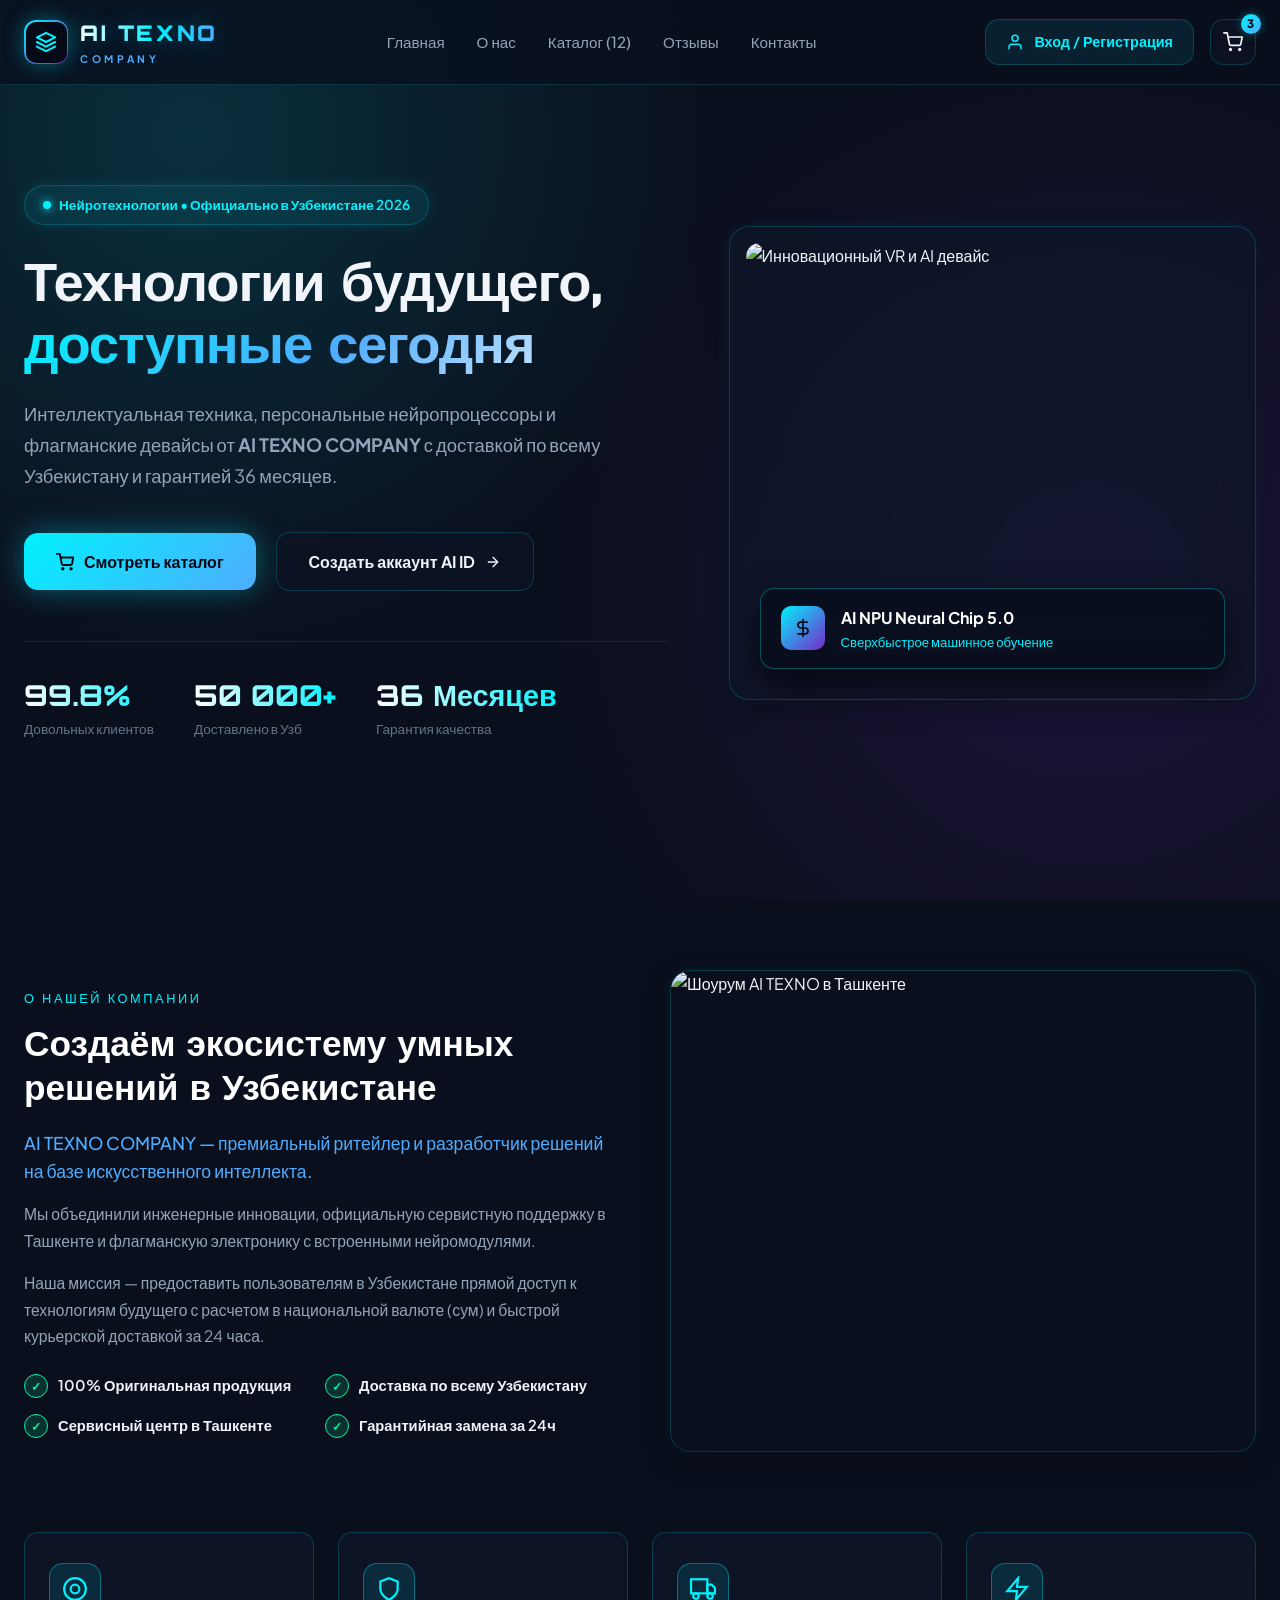
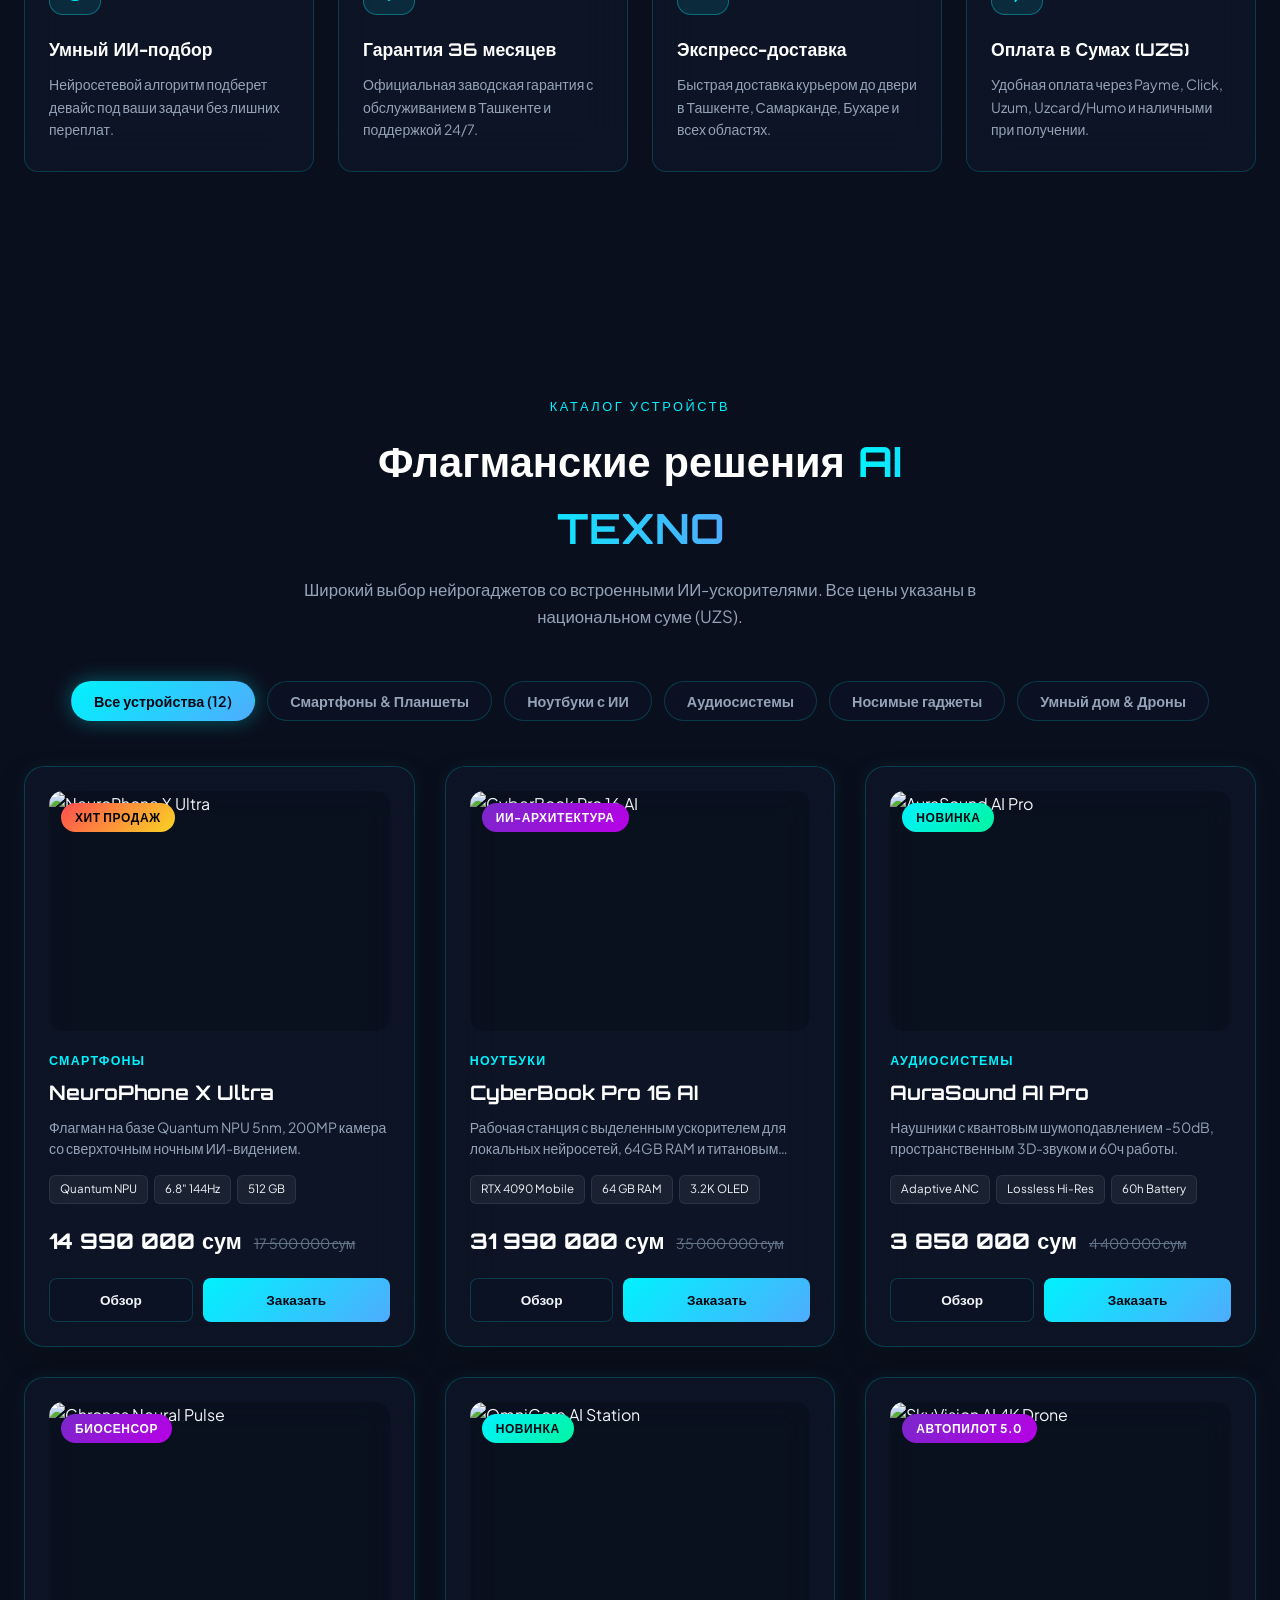
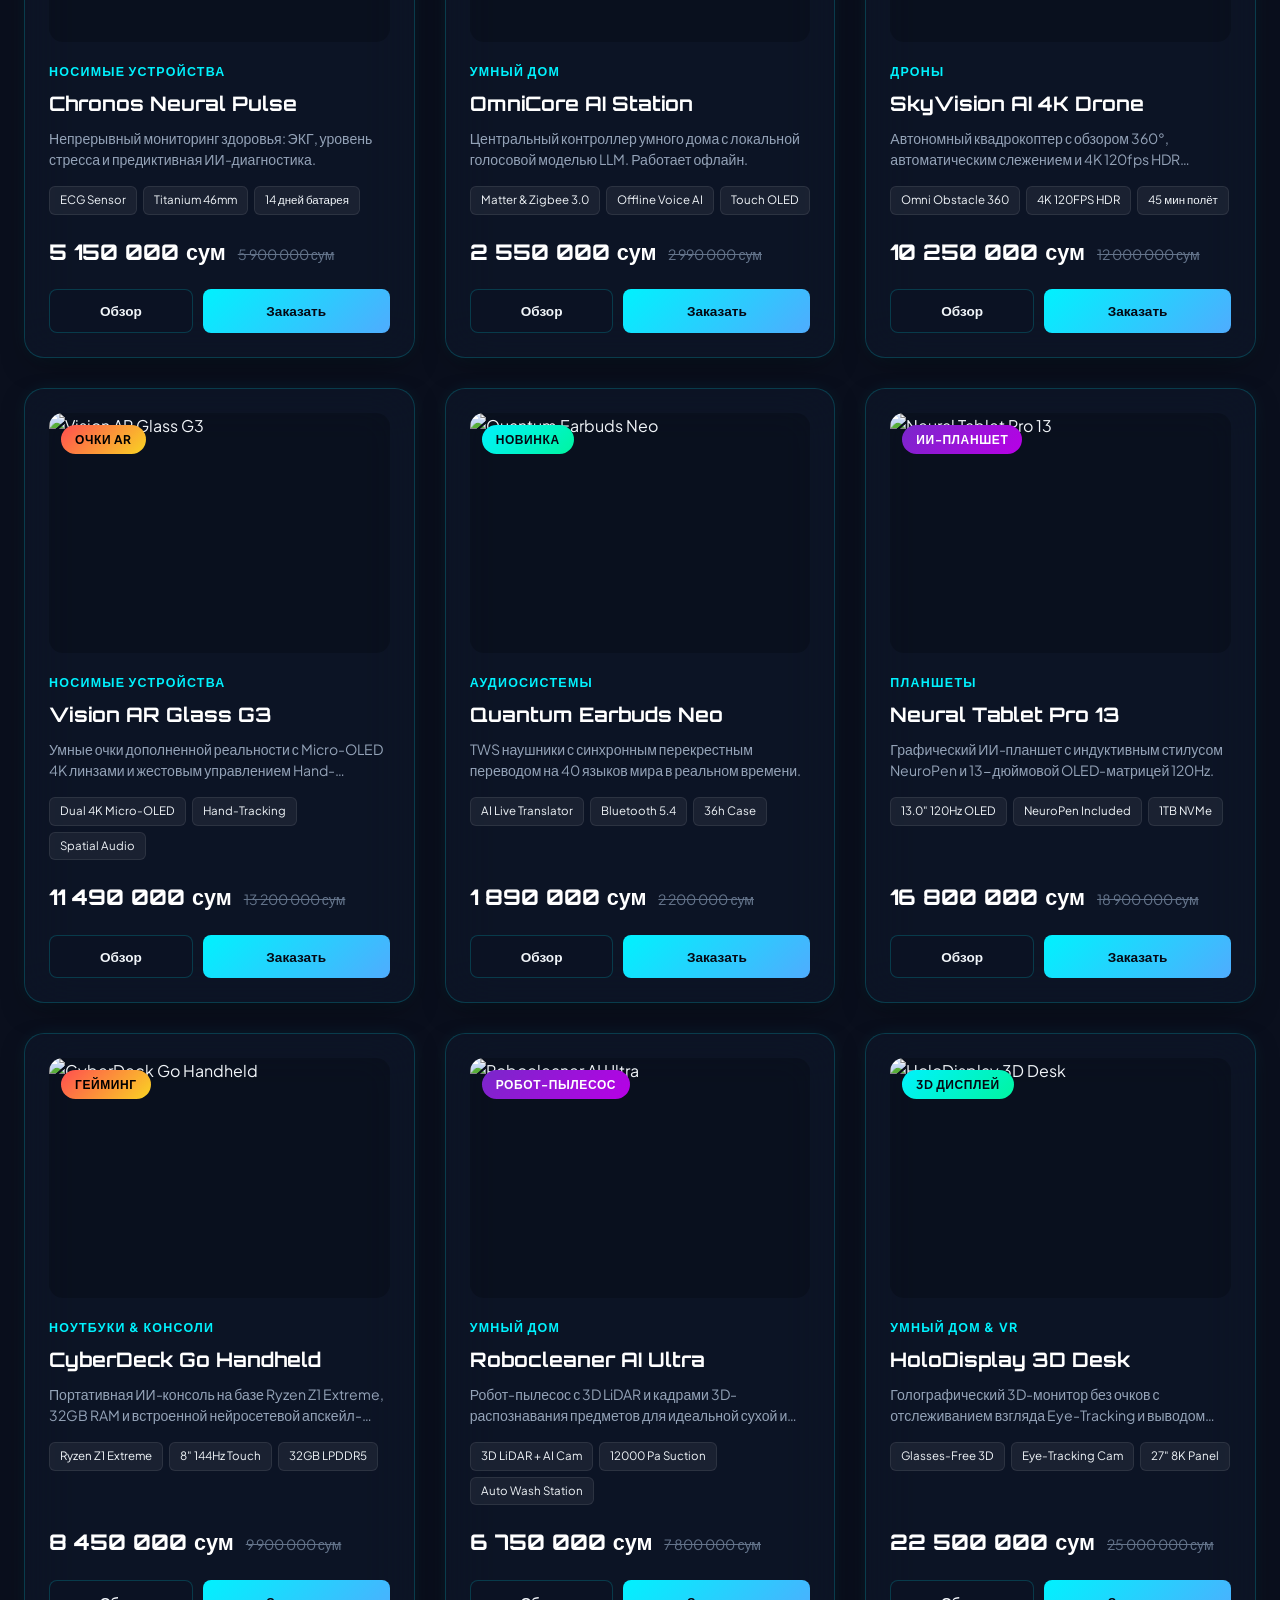
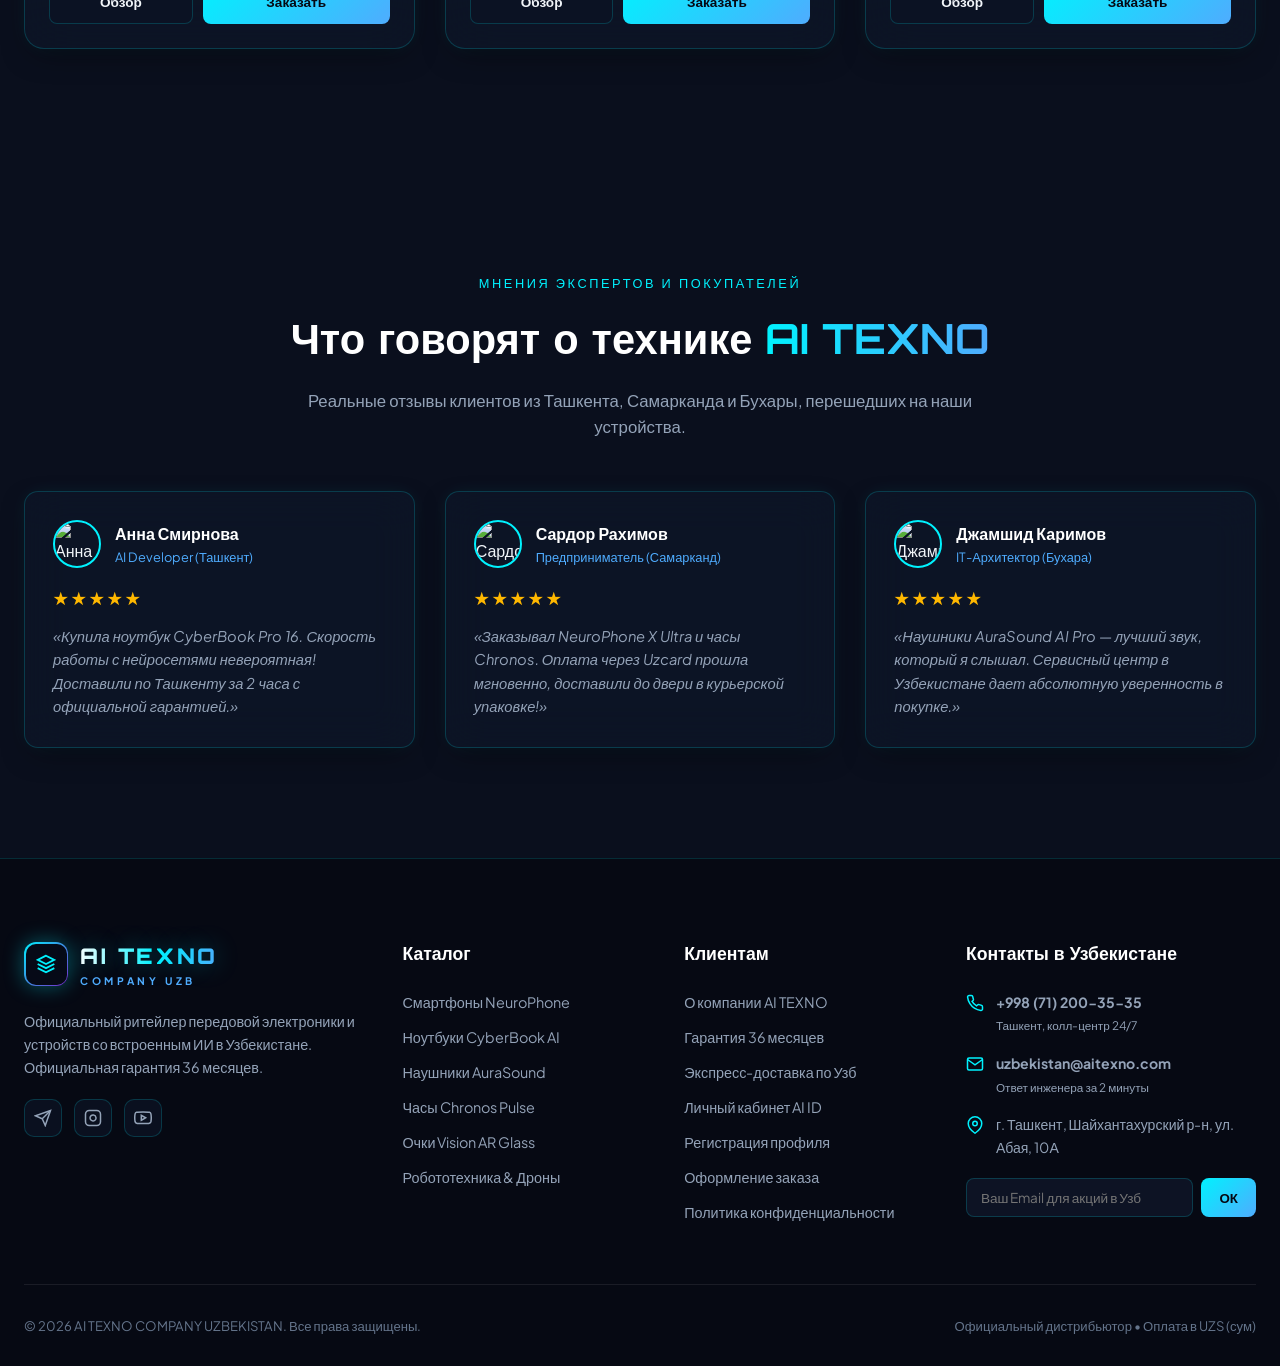
==== index.html @ 6f8b86f4 "first commit" ====
<!DOCTYPE html>
<html lang="ru">
<head>
  <meta charset="UTF-8">
  <meta name="viewport" content="width=device-width, initial-scale=1.0">
  <title>AI TEXNO COMPANY — Интернет-магазин технологий будущего в Узбекистане</title>
  <meta name="description" content="AI TEXNO COMPANY — премиальный интернет-магазин умной техники, нейрогаджетов и электроники нового поколения в Узбекистане с гарантией 36 месяцев.">
  
  <!-- Google Fonts: Orbitron & Plus Jakarta Sans -->
  <link rel="preconnect" href="https://fonts.googleapis.com">
  <link rel="preconnect" href="https://fonts.gstatic.com" crossorigin>
  <link href="https://fonts.googleapis.com/css2?family=Orbitron:wght@600;700;800;900&family=Plus+Jakarta+Sans:wght@300;400;500;600;700;800&display=swap" rel="stylesheet">

  <!-- External Stylesheet (Pure CSS) -->
  <link rel="stylesheet" href="style.css">
</head>
<body>

  <!-- ==========================================================================
       HEADER & NAVIGATION
       ========================================================================== -->
  <header class="site-header">
    <div class="container header-inner">
      <!-- Glowing Logo -->
      <a href="index.html" class="logo">
        <div class="logo-icon-box">
          <div class="logo-icon-inner">
            <svg width="22" height="22" viewBox="0 0 24 24" fill="none" stroke="var(--cyan-primary)" stroke-width="2.2" stroke-linecap="round" stroke-linejoin="round">
              <polygon points="12 2 2 7 12 12 22 7 12 2"></polygon>
              <polyline points="2 17 12 22 22 17"></polyline>
              <polyline points="2 12 12 17 22 12"></polyline>
            </svg>
          </div>
        </div>
        <div class="logo-text-group">
          <span class="logo-title">AI TEXNO</span>
          <span class="logo-sub">COMPANY</span>
        </div>
      </a>

      <!-- Desktop Navigation -->
      <nav>
        <ul class="nav-menu">
          <li><a href="index.html" class="nav-link">Главная</a></li>
          <li><a href="#about" class="nav-link">О нас</a></li>
          <li><a href="#catalog" class="nav-link">Каталог (12)</a></li>
          <li><a href="#reviews" class="nav-link">Отзывы</a></li>
          <li><a href="#contacts" class="nav-link">Контакты</a></li>
        </ul>
      </nav>

      <!-- Actions: Auth Pages Links & Cart Drawer Link -->
      <div class="header-actions">
        <!-- Direct Link to Login & Registration Pages -->
        <a href="login.html" class="btn-auth">
          <svg width="18" height="18" viewBox="0 0 24 24" fill="none" stroke="currentColor" stroke-width="2" stroke-linecap="round" stroke-linejoin="round">
            <path d="M20 21v-2a4 4 0 0 0-4-4H8a4 4 0 0 0-4 4v2"></path>
            <circle cx="12" cy="7" r="4"></circle>
          </svg>
          <span>Вход / Регистрация</span>
        </a>

        <!-- Direct Link to Order Placement Page -->
        <a href="oformlenie.html" class="cart-btn" title="Корзина и Оформление заказа">
          <svg width="20" height="20" viewBox="0 0 24 24" fill="none" stroke="currentColor" stroke-width="2" stroke-linecap="round" stroke-linejoin="round">
            <circle cx="9" cy="21" r="1"></circle>
            <circle cx="20" cy="21" r="1"></circle>
            <path d="M1 1h4l2.68 13.39a2 2 0 0 0 2 1.61h9.72a2 2 0 0 0 2-1.61L23 6H6"></path>
          </svg>
          <span class="cart-badge">3</span>
        </a>
      </div>
    </div>
  </header>

  <!-- ==========================================================================
       HERO SECTION
       ========================================================================== -->
  <section class="hero-section">
    <div class="container">
      <div class="hero-grid">
        
        <!-- Left Column -->
        <div class="hero-content">
          <div class="hero-badge">
            <span class="hero-badge-dot"></span>
            Нейротехнологии &bull; Официально в Узбекистане 2026
          </div>

          <h1 class="hero-title">
            Технологии будущего, <span>доступные сегодня</span>
          </h1>

          <p class="hero-subtitle">
            Интеллектуальная техника, персональные нейропроцессоры и флагманские девайсы от <strong>AI TEXNO COMPANY</strong> с доставкой по всему Узбекистану и гарантией 36 месяцев.
          </p>

          <div class="hero-cta-group">
            <a href="#catalog" class="btn btn-primary">
              <svg width="18" height="18" viewBox="0 0 24 24" fill="none" stroke="currentColor" stroke-width="2.5" stroke-linecap="round" stroke-linejoin="round">
                <circle cx="9" cy="21" r="1"></circle>
                <circle cx="20" cy="21" r="1"></circle>
                <path d="M1 1h4l2.68 13.39a2 2 0 0 0 2 1.61h9.72a2 2 0 0 0 2-1.61L23 6H6"></path>
              </svg>
              Смотреть каталог
            </a>
            
            <a href="registration.html" class="btn btn-secondary">
              Создать аккаунт AI ID
              <svg width="16" height="16" viewBox="0 0 24 24" fill="none" stroke="currentColor" stroke-width="2" stroke-linecap="round" stroke-linejoin="round">
                <line x1="5" y1="12" x2="19" y2="12"></line>
                <polyline points="12 5 19 12 12 19"></polyline>
              </svg>
            </a>
          </div>

          <!-- Quick Stats -->
          <div class="hero-stats">
            <div class="stat-item">
              <span class="stat-number">99.8%</span>
              <span class="stat-label">Довольных клиентов</span>
            </div>
            <div class="stat-item">
              <span class="stat-number">50 000+</span>
              <span class="stat-label">Доставлено в Узб</span>
            </div>
            <div class="stat-item">
              <span class="stat-number">36 Месяцев</span>
              <span class="stat-label">Гарантия качества</span>
            </div>
          </div>
        </div>

        <!-- Right Column -->
        <div class="hero-visual-wrapper">
          <div class="hero-visual-card">
            <img src="https://images.unsplash.com/photo-1593508512255-86ab42a8e620?auto=format&fit=crop&w=1000&q=80" alt="Инновационный VR и AI девайс" class="hero-main-img">
            
            <div class="hero-floating-tag">
              <div class="floating-icon">
                <svg width="20" height="20" viewBox="0 0 24 24" fill="none" stroke="currentColor" stroke-width="2" stroke-linecap="round" stroke-linejoin="round">
                  <path d="M12 2v20M17 5H9.5a3.5 3.5 0 0 0 0 7h5a3.5 3.5 0 0 1 0 7H6"/>
                </svg>
              </div>
              <div>
                <div class="floating-title">AI NPU Neural Chip 5.0</div>
                <div class="floating-subtitle">Сверхбыстрое машинное обучение</div>
              </div>
            </div>
          </div>
        </div>

      </div>
    </div>
  </section>

  <!-- ==========================================================================
       ABOUT US SECTION
       ========================================================================== -->
  <section id="about" class="section-padding about-section">
    <div class="container">
      
      <div class="about-grid">
        <div class="about-text-content">
          <span class="section-tag">О нашей компании</span>
          <h3>Создаём экосистему умных решений в Узбекистане</h3>
          <p class="about-lead">
            AI TEXNO COMPANY — премиальный ритейлер и разработчик решений на базе искусственного интеллекта.
          </p>
          <p class="about-paragraph">
            Мы объединили инженерные инновации, официальную сервистную поддержку в Ташкенте и флагманскую электронику с встроенными нейромодулями.
          </p>
          <p class="about-paragraph">
            Наша миссия — предоставить пользователям в Узбекистане прямой доступ к технологиям будущего с расчетом в национальной валюте (сум) и быстрой курьерской доставкой за 24 часа.
          </p>

          <div class="about-checklist">
            <div class="check-item"><span class="check-icon">✓</span> 100% Оригинальная продукция</div>
            <div class="check-item"><span class="check-icon">✓</span> Доставка по всему Узбекистану</div>
            <div class="check-item"><span class="check-icon">✓</span> Сервисный центр в Ташкенте</div>
            <div class="check-item"><span class="check-icon">✓</span> Гарантийная замена за 24ч</div>
          </div>
        </div>

        <div class="about-img-frame">
          <img src="https://images.unsplash.com/photo-1531297484001-80022131f5a1?auto=format&fit=crop&w=900&q=80" alt="Шоурум AI TEXNO в Ташкенте" class="about-img">
        </div>
      </div>

      <!-- Feature Pillars -->
      <div class="features-grid">
        
        <div class="feature-card">
          <div class="feature-icon-box">
            <svg width="26" height="26" viewBox="0 0 24 24" fill="none" stroke="currentColor" stroke-width="2"><path d="M12 2a10 10 0 1 0 10 10A10 10 0 0 0 12 2zm0 14a4 4 0 1 1 4-4 4 4 0 0 1-4 4z"/></svg>
          </div>
          <h4 class="feature-title">Умный ИИ-подбор</h4>
          <p class="feature-desc">Нейросетевой алгоритм подберет девайс под ваши задачи без лишних переплат.</p>
        </div>

        <div class="feature-card">
          <div class="feature-icon-box">
            <svg width="26" height="26" viewBox="0 0 24 24" fill="none" stroke="currentColor" stroke-width="2"><path d="M12 22s8-4 8-10V5l-8-3-8 3v7c0 6 8 10 8 10z"/></svg>
          </div>
          <h4 class="feature-title">Гарантия 36 месяцев</h4>
          <p class="feature-desc">Официальная заводская гарантия с обслуживанием в Ташкенте и поддержкой 24/7.</p>
        </div>

        <div class="feature-card">
          <div class="feature-icon-box">
            <svg width="26" height="26" viewBox="0 0 24 24" fill="none" stroke="currentColor" stroke-width="2"><rect x="1" y="3" width="15" height="13"/><polygon points="16 8 20 8 23 11 23 16 16 16 16 8"/><circle cx="5.5" cy="18.5" r="2.5"/><circle cx="18.5" cy="18.5" r="2.5"/></svg>
          </div>
          <h4 class="feature-title">Экспресс-доставка</h4>
          <p class="feature-desc">Быстрая доставка курьером до двери в Ташкенте, Самарканде, Бухаре и всех областях.</p>
        </div>

        <div class="feature-card">
          <div class="feature-icon-box">
            <svg width="26" height="26" viewBox="0 0 24 24" fill="none" stroke="currentColor" stroke-width="2"><polygon points="13 2 3 14 12 14 11 22 21 10 12 10 13 2"/></svg>
          </div>
          <h4 class="feature-title">Оплата в Сумах (UZS)</h4>
          <p class="feature-desc">Удобная оплата через Payme, Click, Uzum, Uzcard/Humo и наличными при получении.</p>
        </div>

      </div>

    </div>
  </section>

  <!-- ==========================================================================
       EXPANDED CATALOG SECTION (12 HIGH-TECH PRODUCTS)
       ========================================================================== -->
  <section id="catalog" class="section-padding catalog-section">
    <div class="container">
      
      <!-- Section Header -->
      <div class="section-header">
        <span class="section-tag">Каталог устройств</span>
        <h2 class="section-title">Флагманские решения <span>AI TEXNO</span></h2>
        <p class="section-desc">Широкий выбор нейрогаджетов со встроенными ИИ-ускорителями. Все цены указаны в национальном суме (UZS).</p>
      </div>

      <!-- Filter Tabs -->
      <div class="catalog-filters">
        <button class="filter-btn active">Все устройства (12)</button>
        <button class="filter-btn">Смартфоны &amp; Планшеты</button>
        <button class="filter-btn">Ноутбуки с ИИ</button>
        <button class="filter-btn">Аудиосистемы</button>
        <button class="filter-btn">Носимые гаджеты</button>
        <button class="filter-btn">Умный дом &amp; Дроны</button>
      </div>

      <!-- 12-Product Grid -->
      <div class="products-grid">
        
        <!-- Product 1 -->
        <div class="product-card">
          <span class="product-badge badge-hot">Хит продаж</span>
          <div class="product-img-box">
            <img src="https://images.unsplash.com/photo-1592750475338-74b7b21085ab?auto=format&fit=crop&w=800&q=80" alt="NeuroPhone X Ultra" class="product-img">
          </div>
          <div class="product-category">Смартфоны</div>
          <h3 class="product-title">NeuroPhone X Ultra</h3>
          <p class="product-desc">Флагман на базе Quantum NPU 5nm, 200MP камера со сверхточным ночным ИИ-видением.</p>
          
          <div class="product-tags">
            <span class="tag-pill">Quantum NPU</span>
            <span class="tag-pill">6.8" 144Hz</span>
            <span class="tag-pill">512 GB</span>
          </div>

          <div class="product-price-row">
            <span class="current-price">14 990 000 сум</span>
            <span class="old-price">17 500 000 сум</span>
          </div>

          <div class="product-actions">
            <a href="#quickview-1" class="btn-quickview">Обзор</a>
            <a href="oformlenie.html" class="btn-addcart">Заказать</a>
          </div>
        </div>

        <!-- Product 2 -->
        <div class="product-card">
          <span class="product-badge badge-ai">ИИ-Архитектура</span>
          <div class="product-img-box">
            <img src="https://images.unsplash.com/photo-1517336714731-489689fd1ca8?auto=format&fit=crop&w=800&q=80" alt="CyberBook Pro 16 AI" class="product-img">
          </div>
          <div class="product-category">Ноутбуки</div>
          <h3 class="product-title">CyberBook Pro 16 AI</h3>
          <p class="product-desc">Рабочая станция с выделенным ускорителем для локальных нейросетей, 64GB RAM и титановым корпусом.</p>
          
          <div class="product-tags">
            <span class="tag-pill">RTX 4090 Mobile</span>
            <span class="tag-pill">64 GB RAM</span>
            <span class="tag-pill">3.2K OLED</span>
          </div>

          <div class="product-price-row">
            <span class="current-price">31 990 000 сум</span>
            <span class="old-price">35 000 000 сум</span>
          </div>

          <div class="product-actions">
            <a href="#quickview-2" class="btn-quickview">Обзор</a>
            <a href="oformlenie.html" class="btn-addcart">Заказать</a>
          </div>
        </div>

        <!-- Product 3 -->
        <div class="product-card">
          <span class="product-badge badge-new">Новинка</span>
          <div class="product-img-box">
            <img src="https://images.unsplash.com/photo-1505740420928-5e560c06d30e?auto=format&fit=crop&w=800&q=80" alt="AuraSound AI Pro" class="product-img">
          </div>
          <div class="product-category">Аудиосистемы</div>
          <h3 class="product-title">AuraSound AI Pro</h3>
          <p class="product-desc">Наушники с квантовым шумоподавлением -50dB, пространственным 3D-звуком и 60ч работы.</p>
          
          <div class="product-tags">
            <span class="tag-pill">Adaptive ANC</span>
            <span class="tag-pill">Lossless Hi-Res</span>
            <span class="tag-pill">60h Battery</span>
          </div>

          <div class="product-price-row">
            <span class="current-price">3 850 000 сум</span>
            <span class="old-price">4 400 000 сум</span>
          </div>

          <div class="product-actions">
            <a href="#quickview-3" class="btn-quickview">Обзор</a>
            <a href="oformlenie.html" class="btn-addcart">Заказать</a>
          </div>
        </div>

        <!-- Product 4 -->
        <div class="product-card">
          <span class="product-badge badge-ai">Биосенсор</span>
          <div class="product-img-box">
            <img src="https://images.unsplash.com/photo-1523275335684-37898b6baf30?auto=format&fit=crop&w=800&q=80" alt="Chronos Neural Pulse" class="product-img">
          </div>
          <div class="product-category">Носимые устройства</div>
          <h3 class="product-title">Chronos Neural Pulse</h3>
          <p class="product-desc">Непрерывный мониторинг здоровья: ЭКГ, уровень стресса и предиктивная ИИ-диагностика.</p>
          
          <div class="product-tags">
            <span class="tag-pill">ECG Sensor</span>
            <span class="tag-pill">Titanium 46mm</span>
            <span class="tag-pill">14 дней батарея</span>
          </div>

          <div class="product-price-row">
            <span class="current-price">5 150 000 сум</span>
            <span class="old-price">5 900 000 сум</span>
          </div>

          <div class="product-actions">
            <a href="#quickview-4" class="btn-quickview">Обзор</a>
            <a href="oformlenie.html" class="btn-addcart">Заказать</a>
          </div>
        </div>

        <!-- Product 5 -->
        <div class="product-card">
          <span class="product-badge badge-new">Новинка</span>
          <div class="product-img-box">
            <img src="https://images.unsplash.com/photo-1558002038-1055907df827?auto=format&fit=crop&w=800&q=80" alt="OmniCore AI Station" class="product-img">
          </div>
          <div class="product-category">Умный дом</div>
          <h3 class="product-title">OmniCore AI Station</h3>
          <p class="product-desc">Центральный контроллер умного дома с локальной голосовой моделью LLM. Работает офлайн.</p>
          
          <div class="product-tags">
            <span class="tag-pill">Matter &amp; Zigbee 3.0</span>
            <span class="tag-pill">Offline Voice AI</span>
            <span class="tag-pill">Touch OLED</span>
          </div>

          <div class="product-price-row">
            <span class="current-price">2 550 000 сум</span>
            <span class="old-price">2 990 000 сум</span>
          </div>

          <div class="product-actions">
            <a href="#quickview-5" class="btn-quickview">Обзор</a>
            <a href="oformlenie.html" class="btn-addcart">Заказать</a>
          </div>
        </div>

        <!-- Product 6 -->
        <div class="product-card">
          <span class="product-badge badge-ai">Автопилот 5.0</span>
          <div class="product-img-box">
            <img src="https://images.unsplash.com/photo-1527977966376-1c8408f9f108?auto=format&fit=crop&w=800&q=80" alt="SkyVision AI 4K Drone" class="product-img">
          </div>
          <div class="product-category">Дроны</div>
          <h3 class="product-title">SkyVision AI 4K Drone</h3>
          <p class="product-desc">Автономный квадрокоптер с обзором 360°, автоматическим слежением и 4K 120fps HDR съёмкой.</p>
          
          <div class="product-tags">
            <span class="tag-pill">Omni Obstacle 360</span>
            <span class="tag-pill">4K 120FPS HDR</span>
            <span class="tag-pill">45 мин полёт</span>
          </div>

          <div class="product-price-row">
            <span class="current-price">10 250 000 сум</span>
            <span class="old-price">12 000 000 сум</span>
          </div>

          <div class="product-actions">
            <a href="#quickview-6" class="btn-quickview">Обзор</a>
            <a href="oformlenie.html" class="btn-addcart">Заказать</a>
          </div>
        </div>

        <!-- Product 7 -->
        <div class="product-card">
          <span class="product-badge badge-hot">Очки AR</span>
          <div class="product-img-box">
            <img src="https://images.unsplash.com/photo-1593508512255-86ab42a8e620?auto=format&fit=crop&w=800&q=80" alt="Vision AR Glass G3" class="product-img">
          </div>
          <div class="product-category">Носимые устройства</div>
          <h3 class="product-title">Vision AR Glass G3</h3>
          <p class="product-desc">Умные очки дополненной реальности с Micro-OLED 4K линзами и жестовым управлением Hand-Tracking.</p>
          
          <div class="product-tags">
            <span class="tag-pill">Dual 4K Micro-OLED</span>
            <span class="tag-pill">Hand-Tracking</span>
            <span class="tag-pill">Spatial Audio</span>
          </div>

          <div class="product-price-row">
            <span class="current-price">11 490 000 сум</span>
            <span class="old-price">13 200 000 сум</span>
          </div>

          <div class="product-actions">
            <a href="#quickview-7" class="btn-quickview">Обзор</a>
            <a href="oformlenie.html" class="btn-addcart">Заказать</a>
          </div>
        </div>

        <!-- Product 8 -->
        <div class="product-card">
          <span class="product-badge badge-new">Новинка</span>
          <div class="product-img-box">
            <img src="https://images.unsplash.com/photo-1590658268037-6bf12165a8df?auto=format&fit=crop&w=800&q=80" alt="Quantum Earbuds Neo" class="product-img">
          </div>
          <div class="product-category">Аудиосистемы</div>
          <h3 class="product-title">Quantum Earbuds Neo</h3>
          <p class="product-desc">TWS наушники с синхронным перекрестным переводом на 40 языков мира в реальном времени.</p>
          
          <div class="product-tags">
            <span class="tag-pill">AI Live Translator</span>
            <span class="tag-pill">Bluetooth 5.4</span>
            <span class="tag-pill">36h Case</span>
          </div>

          <div class="product-price-row">
            <span class="current-price">1 890 000 сум</span>
            <span class="old-price">2 200 000 сум</span>
          </div>

          <div class="product-actions">
            <a href="#quickview-8" class="btn-quickview">Обзор</a>
            <a href="oformlenie.html" class="btn-addcart">Заказать</a>
          </div>
        </div>

        <!-- Product 9 -->
        <div class="product-card">
          <span class="product-badge badge-ai">ИИ-Планшет</span>
          <div class="product-img-box">
            <img src="https://images.unsplash.com/photo-1544244015-0df4b3ffc6b0?auto=format&fit=crop&w=800&q=80" alt="Neural Tablet Pro 13" class="product-img">
          </div>
          <div class="product-category">Планшеты</div>
          <h3 class="product-title">Neural Tablet Pro 13</h3>
          <p class="product-desc">Графический ИИ-планшет с индуктивным стилусом NeuroPen и 13-дюймовой OLED-матрицей 120Hz.</p>
          
          <div class="product-tags">
            <span class="tag-pill">13.0" 120Hz OLED</span>
            <span class="tag-pill">NeuroPen Included</span>
            <span class="tag-pill">1TB NVMe</span>
          </div>

          <div class="product-price-row">
            <span class="current-price">16 800 000 сум</span>
            <span class="old-price">18 900 000 сум</span>
          </div>

          <div class="product-actions">
            <a href="#quickview-9" class="btn-quickview">Обзор</a>
            <a href="oformlenie.html" class="btn-addcart">Заказать</a>
          </div>
        </div>

        <!-- Product 10 -->
        <div class="product-card">
          <span class="product-badge badge-hot">Гейминг</span>
          <div class="product-img-box">
            <img src="https://images.unsplash.com/photo-1612287230202-1ff1d85d1bdf?auto=format&fit=crop&w=800&q=80" alt="CyberDeck Go Handheld" class="product-img">
          </div>
          <div class="product-category">Ноутбуки &amp; Консоли</div>
          <h3 class="product-title">CyberDeck Go Handheld</h3>
          <p class="product-desc">Портативная ИИ-консоль на базе Ryzen Z1 Extreme, 32GB RAM и встроенной нейросетевой апскейл-системой.</p>
          
          <div class="product-tags">
            <span class="tag-pill">Ryzen Z1 Extreme</span>
            <span class="tag-pill">8" 144Hz Touch</span>
            <span class="tag-pill">32GB LPDDR5</span>
          </div>

          <div class="product-price-row">
            <span class="current-price">8 450 000 сум</span>
            <span class="old-price">9 900 000 сум</span>
          </div>

          <div class="product-actions">
            <a href="#quickview-10" class="btn-quickview">Обзор</a>
            <a href="oformlenie.html" class="btn-addcart">Заказать</a>
          </div>
        </div>

        <!-- Product 11 -->
        <div class="product-card">
          <span class="product-badge badge-ai">Робот-Пылесос</span>
          <div class="product-img-box">
            <img src="https://images.unsplash.com/photo-1589820296156-2454bb8a6ad1?auto=format&fit=crop&w=800&q=80" alt="Robocleaner AI Ultra" class="product-img">
          </div>
          <div class="product-category">Умный дом</div>
          <h3 class="product-title">Robocleaner AI Ultra</h3>
          <p class="product-desc">Робот-пылесос с 3D LiDAR и кадрами 3D-распознавания предметов для идеальной сухой и влажной уборки.</p>
          
          <div class="product-tags">
            <span class="tag-pill">3D LiDAR + AI Cam</span>
            <span class="tag-pill">12000 Pa Suction</span>
            <span class="tag-pill">Auto Wash Station</span>
          </div>

          <div class="product-price-row">
            <span class="current-price">6 750 000 сум</span>
            <span class="old-price">7 800 000 сум</span>
          </div>

          <div class="product-actions">
            <a href="#quickview-11" class="btn-quickview">Обзор</a>
            <a href="oformlenie.html" class="btn-addcart">Заказать</a>
          </div>
        </div>

        <!-- Product 12 -->
        <div class="product-card">
          <span class="product-badge badge-new">3D Дисплей</span>
          <div class="product-img-box">
            <img src="https://images.unsplash.com/photo-1526738549149-8e07eca6c147?auto=format&fit=crop&w=800&q=80" alt="HoloDisplay 3D Desk" class="product-img">
          </div>
          <div class="product-category">Умный дом &amp; VR</div>
          <h3 class="product-title">HoloDisplay 3D Desk</h3>
          <p class="product-desc">Голографический 3D-монитор без очков с отслеживанием взгляда Eye-Tracking и выводом объемных моделей.</p>
          
          <div class="product-tags">
            <span class="tag-pill">Glasses-Free 3D</span>
            <span class="tag-pill">Eye-Tracking Cam</span>
            <span class="tag-pill">27" 8K Panel</span>
          </div>

          <div class="product-price-row">
            <span class="current-price">22 500 000 сум</span>
            <span class="old-price">25 000 000 сум</span>
          </div>

          <div class="product-actions">
            <a href="#quickview-12" class="btn-quickview">Обзор</a>
            <a href="oformlenie.html" class="btn-addcart">Заказать</a>
          </div>
        </div>

      </div>

    </div>
  </section>

  <!-- ==========================================================================
       REVIEWS SECTION
       ========================================================================== -->
  <section id="reviews" class="section-padding reviews-section">
    <div class="container">
      <div class="section-header">
        <span class="section-tag">Мнения экспертов и покупателей</span>
        <h2 class="section-title">Что говорят о технике <span>AI TEXNO</span></h2>
        <p class="section-desc">Реальные отзывы клиентов из Ташкента, Самарканда и Бухары, перешедших на наши устройства.</p>
      </div>

      <div class="reviews-grid">
        
        <div class="review-card">
          <div class="review-header">
            <img src="https://images.unsplash.com/photo-1534528741775-53994a69daeb?auto=format&fit=crop&w=150&q=80" alt="Анна Смирнова" class="review-avatar">
            <div>
              <div class="reviewer-name">Анна Смирнова</div>
              <div class="reviewer-role">AI Developer (Ташкент)</div>
            </div>
          </div>
          <div class="stars-row">★★★★★</div>
          <p class="review-text">
            «Купила ноутбук CyberBook Pro 16. Скорость работы с нейросетями невероятная! Доставили по Ташкенту за 2 часа с официальной гарантией.»
          </p>
        </div>

        <div class="review-card">
          <div class="review-header">
            <img src="https://images.unsplash.com/photo-1507003211169-0a1dd7228f2d?auto=format&fit=crop&w=150&q=80" alt="Сардор Рахимов" class="review-avatar">
            <div>
              <div class="reviewer-name">Сардор Рахимов</div>
              <div class="reviewer-role">Предприниматель (Самарканд)</div>
            </div>
          </div>
          <div class="stars-row">★★★★★</div>
          <p class="review-text">
            «Заказывал NeuroPhone X Ultra и часы Chronos. Оплата через Uzcard прошла мгновенно, доставили до двери в курьерской упаковке!»
          </p>
        </div>

        <div class="review-card">
          <div class="review-header">
            <img src="https://images.unsplash.com/photo-1500648767791-00dcc994a43e?auto=format&fit=crop&w=150&q=80" alt="Джамшид Каримов" class="review-avatar">
            <div>
              <div class="reviewer-name">Джамшид Каримов</div>
              <div class="reviewer-role">IT-Архитектор (Бухара)</div>
            </div>
          </div>
          <div class="stars-row">★★★★★</div>
          <p class="review-text">
            «Наушники AuraSound AI Pro — лучший звук, который я слышал. Сервисный центр в Узбекистане дает абсолютную уверенность в покупке.»
          </p>
        </div>

      </div>
    </div>
  </section>

  <!-- ==========================================================================
       CONTACTS & FOOTER
       ========================================================================== -->
  <footer id="contacts" class="site-footer">
    <div class="container">
      <div class="footer-grid">
        
        <!-- Brand Info -->
        <div class="footer-brand">
          <a href="index.html" class="logo">
            <div class="logo-icon-box">
              <div class="logo-icon-inner">
                <svg width="20" height="20" viewBox="0 0 24 24" fill="none" stroke="var(--cyan-primary)" stroke-width="2.2">
                  <polygon points="12 2 2 7 12 12 22 7 12 2"></polygon>
                  <polyline points="2 17 12 22 22 17"></polyline>
                  <polyline points="2 12 12 17 22 12"></polyline>
                </svg>
              </div>
            </div>
            <div class="logo-text-group">
              <span class="logo-title">AI TEXNO</span>
              <span class="logo-sub">COMPANY UZB</span>
            </div>
          </a>

          <p>
            Официальный ритейлер передовой электроники и устройств со встроенным ИИ в Узбекистане. Официальная гарантия 36 месяцев.
          </p>

          <div class="social-links">
            <a href="#" class="social-btn" title="Telegram"><svg width="18" height="18" viewBox="0 0 24 24" fill="none" stroke="currentColor" stroke-width="2"><path d="m22 2-7 20-4-9-9-4Z"/><path d="M22 2 11 13"/></svg></a>
            <a href="#" class="social-btn" title="Instagram"><svg width="18" height="18" viewBox="0 0 24 24" fill="none" stroke="currentColor" stroke-width="2"><rect x="2" y="2" width="20" height="20" rx="5"/><path d="M16 11.37A4 4 0 1 1 12.63 8 4 4 0 0 1 16 11.37z"/><line x1="17.5" y1="6.5" x2="17.51" y2="6.5"/></svg></a>
            <a href="#" class="social-btn" title="YouTube"><svg width="18" height="18" viewBox="0 0 24 24" fill="none" stroke="currentColor" stroke-width="2"><path d="M22.54 6.42a2.78 2.78 0 0 0-1.94-2C18.88 4 12 4 12 4s-6.88 0-8.6.46a2.78 2.78 0 0 0-1.94 2A29 29 0 0 0 1 11.75a29 29 0 0 0 .46 5.33A2.78 2.78 0 0 0 3.4 19c1.72.46 8.6.46 8.6.46s6.88 0 8.6-.46a2.78 2.78 0 0 0 1.94-2 29 29 0 0 0 .46-5.25 29 29 0 0 0-.46-5.33z"/><polygon points="9.75 15.02 15.5 11.75 9.75 8.48 9.75 15.02"/></svg></a>
          </div>
        </div>

        <!-- Navigation Links -->
        <div>
          <h4 class="footer-col-title">Каталог</h4>
          <div class="footer-links">
            <a href="#catalog">Смартфоны NeuroPhone</a>
            <a href="#catalog">Ноутбуки CyberBook AI</a>
            <a href="#catalog">Наушники AuraSound</a>
            <a href="#catalog">Часы Chronos Pulse</a>
            <a href="#catalog">Очки Vision AR Glass</a>
            <a href="#catalog">Робототехника &amp; Дроны</a>
          </div>
        </div>

        <!-- Customer Care -->
        <div>
          <h4 class="footer-col-title">Клиентам</h4>
          <div class="footer-links">
            <a href="#about">О компании AI TEXNO</a>
            <a href="#about">Гарантия 36 месяцев</a>
            <a href="#about">Экспресс-доставка по Узб</a>
            <a href="login.html">Личный кабинет AI ID</a>
            <a href="registration.html">Регистрация профиля</a>
            <a href="oformlenie.html">Оформление заказа</a>
            <a href="#">Политика конфиденциальности</a>
          </div>
        </div>

        <!-- Contacts & Newsletter -->
        <div>
          <h4 class="footer-col-title">Контакты в Узбекистане</h4>
          
          <div class="contact-item">
            <svg width="18" height="18" viewBox="0 0 24 24" fill="none" stroke="currentColor" stroke-width="2"><path d="M22 16.92v3a2 2 0 0 1-2.18 2 19.79 19.79 0 0 1-8.63-3.07 19.5 19.5 0 0 1-6-6 19.79 19.79 0 0 1-3.07-8.67A2 2 0 0 1 4.11 2h3a2 2 0 0 1 2 1.72 12.84 12.84 0 0 0 .7 2.81 2 2 0 0 1-.45 2.11L8.09 9.91a16 16 0 0 0 6 6l1.27-1.27a2 2 0 0 1 2.11-.45 12.84 12.84 0 0 0 2.81.7A2 2 0 0 1 22 16.92z"/></svg>
            <div>
              <strong>+998 (71) 200-35-35</strong><br>
              <small>Ташкент, колл-центр 24/7</small>
            </div>
          </div>

          <div class="contact-item">
            <svg width="18" height="18" viewBox="0 0 24 24" fill="none" stroke="currentColor" stroke-width="2"><path d="M4 4h16c1.1 0 2 .9 2 2v12c0 1.1-.9 2-2 2H4c-1.1 0-2-.9-2-2V6c0-1.1.9-2 2-2z"/><polyline points="22,6 12,13 2,6"/></svg>
            <div>
              <strong>uzbekistan@aitexno.com</strong><br>
              <small>Ответ инженера за 2 минуты</small>
            </div>
          </div>

          <div class="contact-item">
            <svg width="18" height="18" viewBox="0 0 24 24" fill="none" stroke="currentColor" stroke-width="2"><path d="M21 10c0 7-9 13-9 13s-9-6-9-13a9 9 0 0 1 18 0z"/><circle cx="12" cy="10" r="3"/></svg>
            <div>
              г. Ташкент, Шайхантахурский р-н, ул. Абая, 10А
            </div>
          </div>

          <form class="footer-newsletter" action="registration.html" method="get">
            <input type="email" placeholder="Ваш Email для акций в Узб" class="newsletter-input" required>
            <button type="submit" class="newsletter-btn">ОК</button>
          </form>
        </div>

      </div>

      <!-- Bottom Credits -->
      <div class="footer-bottom">
        <div>&copy; 2026 AI TEXNO COMPANY UZBEKISTAN. Все права защищены.</div>
        <div>Официальный дистрибьютор &bull; Оплата в UZS (сум)</div>
      </div>
    </div>
  </footer>

  <!-- ==========================================================================
       PURE CSS PRODUCT QUICKVIEW MODALS (1 TO 12)
       ========================================================================== -->
  
  <div id="quickview-1" class="modal-overlay">
    <div class="modal-dialog">
      <a href="#catalog" class="modal-close-btn">&times;</a>
      <div class="detail-grid">
        <div class="detail-gallery">
          <img src="https://images.unsplash.com/photo-1592750475338-74b7b21085ab?auto=format&fit=crop&w=1000&q=80" alt="NeuroPhone X Ultra" class="detail-img-large">
        </div>
        <div class="detail-info">
          <span class="product-badge badge-hot" style="position:static; display:inline-block; margin-bottom:12px;">Флагман 2026</span>
          <h2 class="detail-title">NeuroPhone X Ultra 5G</h2>
          <p class="detail-desc">Первый в мире смартфон с нейропроцессором Quantum NPU 5nm. 200 MP ИИ-камера и 120W зарядка.</p>
          <table class="specs-table">
            <tbody>
              <tr><td>Нейропроцессор:</td><td>Quantum NPU 5.0 (48 TOPS)</td></tr>
              <tr><td>Дисплей:</td><td>6.8" 144Hz LTPO AMOLED</td></tr>
              <tr><td>Память:</td><td>512 GB UFS 4.1 / 16 GB RAM</td></tr>
            </tbody>
          </table>
          <div class="product-price-row">
            <span class="current-price" style="font-size:1.8rem;">14 990 000 сум</span>
          </div>
          <div style="display:flex; gap:14px; margin-top:20px;">
            <a href="oformlenie.html" class="btn btn-primary" style="flex-grow:1;">Перейти к оформлению &rarr;</a>
            <a href="#catalog" class="btn btn-secondary">В каталог</a>
          </div>
        </div>
      </div>
    </div>
  </div>

  <div id="quickview-2" class="modal-overlay">
    <div class="modal-dialog">
      <a href="#catalog" class="modal-close-btn">&times;</a>
      <div class="detail-grid">
        <div class="detail-gallery">
          <img src="https://images.unsplash.com/photo-1517336714731-489689fd1ca8?auto=format&fit=crop&w=1000&q=80" alt="CyberBook Pro 16 AI" class="detail-img-large">
        </div>
        <div class="detail-info">
          <span class="product-badge badge-ai" style="position:static; display:inline-block; margin-bottom:12px;">Рабочая станция</span>
          <h2 class="detail-title">CyberBook Pro 16 AI Edition</h2>
          <p class="detail-desc">Флагманский ноутбук с 64GB LPDDR5X RAM, RTX 4090 Mobile и экраном 3.2K 165Hz OLED.</p>
          <table class="specs-table">
            <tbody>
              <tr><td>Процессор:</td><td>16-Core Neural SuperChip</td></tr>
              <tr><td>Видеокарта:</td><td>RTX 4090 16GB GDDR6</td></tr>
              <tr><td>Накопитель:</td><td>2 TB NVMe Gen5 SSD</td></tr>
            </tbody>
          </table>
          <div class="product-price-row">
            <span class="current-price" style="font-size:1.8rem;">31 990 000 сум</span>
          </div>
          <div style="display:flex; gap:14px; margin-top:20px;">
            <a href="oformlenie.html" class="btn btn-primary" style="flex-grow:1;">Перейти к оформлению &rarr;</a>
            <a href="#catalog" class="btn btn-secondary">В каталог</a>
          </div>
        </div>
      </div>
    </div>
  </div>

  <div id="quickview-3" class="modal-overlay">
    <div class="modal-dialog">
      <a href="#catalog" class="modal-close-btn">&times;</a>
      <div class="detail-grid">
        <div class="detail-gallery">
          <img src="https://images.unsplash.com/photo-1505740420928-5e560c06d30e?auto=format&fit=crop&w=1000&q=80" alt="AuraSound AI Pro" class="detail-img-large">
        </div>
        <div class="detail-info">
          <span class="product-badge badge-new" style="position:static; display:inline-block; margin-bottom:12px;">Аудиофильский звук</span>
          <h2 class="detail-title">AuraSound AI Pro Wireless</h2>
          <p class="detail-desc">Квантовое адаптивное шумоподавление -50dB, пространственное звучание и 60 часов работы.</p>
          <div class="product-price-row">
            <span class="current-price" style="font-size:1.8rem;">3 850 000 сум</span>
          </div>
          <div style="display:flex; gap:14px; margin-top:20px;">
            <a href="oformlenie.html" class="btn btn-primary" style="flex-grow:1;">Перейти к оформлению &rarr;</a>
            <a href="#catalog" class="btn btn-secondary">В каталог</a>
          </div>
        </div>
      </div>
    </div>
  </div>

  <div id="quickview-4" class="modal-overlay">
    <div class="modal-dialog">
      <a href="#catalog" class="modal-close-btn">&times;</a>
      <div class="detail-grid">
        <div class="detail-gallery">
          <img src="https://images.unsplash.com/photo-1523275335684-37898b6baf30?auto=format&fit=crop&w=1000&q=80" alt="Chronos Neural Pulse" class="detail-img-large">
        </div>
        <div class="detail-info">
          <span class="product-badge badge-ai" style="position:static; display:inline-block; margin-bottom:12px;">Биосенсор</span>
          <h2 class="detail-title">Chronos Neural Pulse</h2>
          <p class="detail-desc">Умные часы с датчиками ЭКГ, предиктивной диагностикой и 14 днями автономности.</p>
          <div class="product-price-row">
            <span class="current-price" style="font-size:1.8rem;">5 150 000 сум</span>
          </div>
          <div style="display:flex; gap:14px; margin-top:20px;">
            <a href="oformlenie.html" class="btn btn-primary" style="flex-grow:1;">Перейти к оформлению &rarr;</a>
            <a href="#catalog" class="btn btn-secondary">В каталог</a>
          </div>
        </div>
      </div>
    </div>
  </div>

  <div id="quickview-5" class="modal-overlay">
    <div class="modal-dialog">
      <a href="#catalog" class="modal-close-btn">&times;</a>
      <div class="detail-grid">
        <div class="detail-gallery">
          <img src="https://images.unsplash.com/photo-1558002038-1055907df827?auto=format&fit=crop&w=1000&q=80" alt="OmniCore AI Station" class="detail-img-large">
        </div>
        <div class="detail-info">
          <h2 class="detail-title">OmniCore AI Station</h2>
          <p class="detail-desc">Центральный хаб умного дома Matter &amp; Zigbee со встроенной офлайн голосовой моделью.</p>
          <div class="product-price-row"><span class="current-price" style="font-size:1.8rem;">2 550 000 сум</span></div>
          <div style="display:flex; gap:14px; margin-top:20px;">
            <a href="oformlenie.html" class="btn btn-primary" style="flex-grow:1;">Перейти к оформлению &rarr;</a>
            <a href="#catalog" class="btn btn-secondary">Назад</a>
          </div>
        </div>
      </div>
    </div>
  </div>

  <div id="quickview-6" class="modal-overlay">
    <div class="modal-dialog">
      <a href="#catalog" class="modal-close-btn">&times;</a>
      <div class="detail-grid">
        <div class="detail-gallery">
          <img src="https://images.unsplash.com/photo-1527977966376-1c8408f9f108?auto=format&fit=crop&w=1000&q=80" alt="SkyVision AI 4K Drone" class="detail-img-large">
        </div>
        <div class="detail-info">
          <h2 class="detail-title">SkyVision AI 4K Drone</h2>
          <p class="detail-desc">Квадрокоптер с сенсорами 360°, автопилотом 5.0 и 4K 120fps HDR камерой.</p>
          <div class="product-price-row"><span class="current-price" style="font-size:1.8rem;">10 250 000 сум</span></div>
          <div style="display:flex; gap:14px; margin-top:20px;">
            <a href="oformlenie.html" class="btn btn-primary" style="flex-grow:1;">Перейти к оформлению &rarr;</a>
            <a href="#catalog" class="btn btn-secondary">Назад</a>
          </div>
        </div>
      </div>
    </div>
  </div>

  <div id="quickview-7" class="modal-overlay">
    <div class="modal-dialog">
      <a href="#catalog" class="modal-close-btn">&times;</a>
      <div class="detail-grid">
        <div class="detail-gallery">
          <img src="https://images.unsplash.com/photo-1593508512255-86ab42a8e620?auto=format&fit=crop&w=1000&q=80" alt="Vision AR Glass G3" class="detail-img-large">
        </div>
        <div class="detail-info">
          <h2 class="detail-title">Vision AR Glass G3</h2>
          <p class="detail-desc">Очки дополненной реальности с Micro-OLED 4K дисплеями и жестовым отслеживанием рук.</p>
          <div class="product-price-row"><span class="current-price" style="font-size:1.8rem;">11 490 000 сум</span></div>
          <div style="display:flex; gap:14px; margin-top:20px;">
            <a href="oformlenie.html" class="btn btn-primary" style="flex-grow:1;">Перейти к оформлению &rarr;</a>
            <a href="#catalog" class="btn btn-secondary">Назад</a>
          </div>
        </div>
      </div>
    </div>
  </div>

  <div id="quickview-8" class="modal-overlay">
    <div class="modal-dialog">
      <a href="#catalog" class="modal-close-btn">&times;</a>
      <div class="detail-grid">
        <div class="detail-gallery">
          <img src="https://images.unsplash.com/photo-1590658268037-6bf12165a8df?auto=format&fit=crop&w=1000&q=80" alt="Quantum Earbuds Neo" class="detail-img-large">
        </div>
        <div class="detail-info">
          <h2 class="detail-title">Quantum Earbuds Neo</h2>
          <p class="detail-desc">Наушники со встроенным синхронным ИИ-переводчиком на 40 языков мира.</p>
          <div class="product-price-row"><span class="current-price" style="font-size:1.8rem;">1 890 000 сум</span></div>
          <div style="display:flex; gap:14px; margin-top:20px;">
            <a href="oformlenie.html" class="btn btn-primary" style="flex-grow:1;">Перейти к оформлению &rarr;</a>
            <a href="#catalog" class="btn btn-secondary">Назад</a>
          </div>
        </div>
      </div>
    </div>
  </div>

  <div id="quickview-9" class="modal-overlay">
    <div class="modal-dialog">
      <a href="#catalog" class="modal-close-btn">&times;</a>
      <div class="detail-grid">
        <div class="detail-gallery">
          <img src="https://images.unsplash.com/photo-1544244015-0df4b3ffc6b0?auto=format&fit=crop&w=1000&q=80" alt="Neural Tablet Pro 13" class="detail-img-large">
        </div>
        <div class="detail-info">
          <h2 class="detail-title">Neural Tablet Pro 13</h2>
          <p class="detail-desc">13-дюймовый ИИ-планшет с 120Hz OLED экраном и графическим пера NeuroPen.</p>
          <div class="product-price-row"><span class="current-price" style="font-size:1.8rem;">16 800 000 сум</span></div>
          <div style="display:flex; gap:14px; margin-top:20px;">
            <a href="oformlenie.html" class="btn btn-primary" style="flex-grow:1;">Перейти к оформлению &rarr;</a>
            <a href="#catalog" class="btn btn-secondary">Назад</a>
          </div>
        </div>
      </div>
    </div>
  </div>

  <div id="quickview-10" class="modal-overlay">
    <div class="modal-dialog">
      <a href="#catalog" class="modal-close-btn">&times;</a>
      <div class="detail-grid">
        <div class="detail-gallery">
          <img src="https://images.unsplash.com/photo-1612287230202-1ff1d85d1bdf?auto=format&fit=crop&w=1000&q=80" alt="CyberDeck Go Handheld" class="detail-img-large">
        </div>
        <div class="detail-info">
          <h2 class="detail-title">CyberDeck Go Handheld</h2>
          <p class="detail-desc">Портативная гейминг-консоль с Ryzen Z1 Extreme и ИИ-апскейлингом графики.</p>
          <div class="product-price-row"><span class="current-price" style="font-size:1.8rem;">8 450 000 сум</span></div>
          <div style="display:flex; gap:14px; margin-top:20px;">
            <a href="oformlenie.html" class="btn btn-primary" style="flex-grow:1;">Перейти к оформлению &rarr;</a>
            <a href="#catalog" class="btn btn-secondary">Назад</a>
          </div>
        </div>
      </div>
    </div>
  </div>

  <div id="quickview-11" class="modal-overlay">
    <div class="modal-dialog">
      <a href="#catalog" class="modal-close-btn">&times;</a>
      <div class="detail-grid">
        <div class="detail-gallery">
          <img src="https://images.unsplash.com/photo-1589820296156-2454bb8a6ad1?auto=format&fit=crop&w=1000&q=80" alt="Robocleaner AI Ultra" class="detail-img-large">
        </div>
        <div class="detail-info">
          <h2 class="detail-title">Robocleaner AI Ultra</h2>
          <p class="detail-desc">Робот-пылесос с 3D LiDAR, камерой нейрораспознавания предметов и станцией самоочистки.</p>
          <div class="product-price-row"><span class="current-price" style="font-size:1.8rem;">6 750 000 сум</span></div>
          <div style="display:flex; gap:14px; margin-top:20px;">
            <a href="oformlenie.html" class="btn btn-primary" style="flex-grow:1;">Перейти к оформлению &rarr;</a>
            <a href="#catalog" class="btn btn-secondary">Назад</a>
          </div>
        </div>
      </div>
    </div>
  </div>

  <div id="quickview-12" class="modal-overlay">
    <div class="modal-dialog">
      <a href="#catalog" class="modal-close-btn">&times;</a>
      <div class="detail-grid">
        <div class="detail-gallery">
          <img src="https://images.unsplash.com/photo-1526738549149-8e07eca6c147?auto=format&fit=crop&w=1000&q=80" alt="HoloDisplay 3D Desk" class="detail-img-large">
        </div>
        <div class="detail-info">
          <h2 class="detail-title">HoloDisplay 3D Desk</h2>
          <p class="detail-desc">Голографический 3D-монитор без очков с камерой Eye-Tracking высокого разрешения.</p>
          <div class="product-price-row"><span class="current-price" style="font-size:1.8rem;">22 500 000 сум</span></div>
          <div style="display:flex; gap:14px; margin-top:20px;">
            <a href="oformlenie.html" class="btn btn-primary" style="flex-grow:1;">Перейти к оформлению &rarr;</a>
            <a href="#catalog" class="btn btn-secondary">Назад</a>
          </div>
        </div>
      </div>
    </div>
  </div>

</body>
</html>
---- style.css ----
/* ==========================================================================
   AI TEXNO COMPANY — PURE CSS STYLESHEET (NO JAVASCRIPT)
   Theme: Dark Charcoal Blue (#0a0f1d), Glassmorphism, Neon Cyan Accents
   Currency: Uzbek Som (сум / UZS)
   ========================================================================== */

/* --------------------------------------------------------------------------
   DESIGN SYSTEM & CSS TOKENS
   -------------------------------------------------------------------------- */
:root {
  --bg-base: #0a0f1d;
  --bg-surface: rgba(13, 19, 36, 0.75);
  --bg-surface-hover: rgba(22, 32, 59, 0.88);
  --bg-glass-card: rgba(15, 23, 42, 0.65);
  --bg-glass-border: rgba(0, 242, 254, 0.18);
  --bg-glass-border-hover: rgba(0, 242, 254, 0.55);
  
  --cyan-primary: #00f2fe;
  --cyan-secondary: #4facfe;
  --cyan-glow: rgba(0, 242, 254, 0.35);
  --cyan-glow-intense: rgba(0, 242, 254, 0.7);
  --purple-accent: #7928ca;
  --magenta-accent: #b800e6;
  --emerald-accent: #00f5a0;
  
  --text-main: #f1f5f9;
  --text-muted: #94a3b8;
  --text-dim: #64748b;
  
  --font-display: 'Orbitron', -apple-system, BlinkMacSystemFont, sans-serif;
  --font-sans: 'Plus Jakarta Sans', -apple-system, BlinkMacSystemFont, sans-serif;
  
  --radius-sm: 8px;
  --radius-md: 14px;
  --radius-lg: 20px;
  --radius-full: 9999px;
  
  --transition-smooth: all 0.35s cubic-bezier(0.16, 1, 0.3, 1);
  --transition-fast: all 0.2s ease;
  
  --shadow-glass: 0 10px 30px -10px rgba(0, 0, 0, 0.6), 0 0 20px -5px rgba(0, 242, 254, 0.12);
  --shadow-card-hover: 0 20px 40px -15px rgba(0, 0, 0, 0.8), 0 0 35px -5px rgba(0, 242, 254, 0.35);
}

/* --------------------------------------------------------------------------
   RESET & BASE STYLES
   -------------------------------------------------------------------------- */
*, *::before, *::after {
  box-sizing: border-box;
  margin: 0;
  padding: 0;
}

html {
  scroll-behavior: smooth;
  color-scheme: dark;
}

body {
  font-family: var(--font-sans);
  background-color: var(--bg-base);
  color: var(--text-main);
  line-height: 1.6;
  overflow-x: hidden;
  min-height: 100vh;
  position: relative;
  /* High-tech Unsplash image with dark gradient overlay */
  background-image: 
    radial-gradient(circle at 15% 15%, rgba(0, 242, 254, 0.14) 0%, transparent 40%),
    radial-gradient(circle at 85% 65%, rgba(121, 40, 202, 0.16) 0%, transparent 45%),
    linear-gradient(180deg, rgba(10, 15, 29, 0.92) 0%, rgba(10, 15, 29, 0.86) 40%, rgba(10, 15, 29, 0.95) 100%),
    url('https://images.unsplash.com/photo-1518770660439-4636190af475?auto=format&fit=crop&w=2000&q=80');
  background-attachment: fixed;
  background-size: cover;
  background-position: center;
}

a {
  text-decoration: none;
  color: inherit;
  transition: var(--transition-fast);
}

img {
  max-width: 100%;
  height: auto;
  display: block;
}

ul {
  list-style: none;
}

button, input, select, textarea {
  font-family: inherit;
  color: inherit;
}

/* Custom Scrollbar */
::-webkit-scrollbar {
  width: 10px;
}
::-webkit-scrollbar-track {
  background: #060913;
}
::-webkit-scrollbar-thumb {
  background: linear-gradient(180deg, var(--cyan-primary), var(--cyan-secondary));
  border-radius: 5px;
}

/* Containers & Layout */
.container {
  max-width: 1280px;
  margin: 0 auto;
  padding: 0 24px;
}

.section-padding {
  padding: 110px 0;
}

/* --------------------------------------------------------------------------
   HEADER & NAVIGATION (GLASSMORPHISM)
   -------------------------------------------------------------------------- */
.site-header {
  position: sticky;
  top: 0;
  z-index: 100;
  background: rgba(10, 15, 29, 0.82);
  backdrop-filter: blur(20px) saturate(160%);
  -webkit-backdrop-filter: blur(20px) saturate(160%);
  border-bottom: 1px solid rgba(0, 242, 254, 0.15);
  transition: var(--transition-smooth);
}

.header-inner {
  display: flex;
  align-items: center;
  justify-content: space-between;
  height: 84px;
  gap: 20px;
}

/* Glowing Cyberpunk Logo */
.logo {
  display: flex;
  align-items: center;
  gap: 12px;
  text-decoration: none;
  cursor: pointer;
}

.logo-icon-box {
  width: 44px;
  height: 44px;
  border-radius: 12px;
  background: linear-gradient(135deg, var(--cyan-primary), var(--purple-accent));
  padding: 1.5px;
  display: flex;
  align-items: center;
  justify-content: center;
  box-shadow: 0 0 20px var(--cyan-glow);
  transition: var(--transition-smooth);
}

.logo:hover .logo-icon-box {
  transform: rotate(5deg) scale(1.08);
  box-shadow: 0 0 30px var(--cyan-glow-intense);
}

.logo-icon-inner {
  width: 100%;
  height: 100%;
  background: #060a17;
  border-radius: 10px;
  display: flex;
  align-items: center;
  justify-content: center;
}

.logo-text-group {
  display: flex;
  flex-direction: column;
}

.logo-title {
  font-family: var(--font-display);
  font-weight: 900;
  font-size: 1.35rem;
  letter-spacing: 0.12em;
  background: linear-gradient(90deg, #ffffff 0%, var(--cyan-primary) 55%, var(--cyan-secondary) 100%);
  -webkit-background-clip: text;
  -webkit-text-fill-color: transparent;
  text-shadow: 0 0 25px rgba(0, 242, 254, 0.35);
}

.logo-sub {
  font-size: 0.65rem;
  font-weight: 700;
  letter-spacing: 0.35em;
  color: var(--cyan-secondary);
  text-transform: uppercase;
}

/* Nav Menu */
.nav-menu {
  display: flex;
  align-items: center;
  gap: 32px;
}

.nav-link {
  font-size: 0.95rem;
  font-weight: 500;
  color: var(--text-muted);
  position: relative;
  padding: 8px 0;
  transition: var(--transition-fast);
}

.nav-link:hover, .nav-link:focus {
  color: var(--cyan-primary);
}

.nav-link::after {
  content: '';
  position: absolute;
  bottom: 0;
  left: 0;
  width: 0%;
  height: 2px;
  background: linear-gradient(90deg, var(--cyan-primary), var(--cyan-secondary));
  transition: width 0.3s ease;
  border-radius: 2px;
  box-shadow: 0 0 8px var(--cyan-primary);
}

.nav-link:hover::after {
  width: 100%;
}

/* Header Actions */
.header-actions {
  display: flex;
  align-items: center;
  gap: 16px;
}

/* Cart Button */
.cart-btn {
  position: relative;
  display: flex;
  align-items: center;
  justify-content: center;
  width: 46px;
  height: 46px;
  border-radius: var(--radius-md);
  background: var(--bg-surface);
  border: 1px solid var(--bg-glass-border);
  color: var(--text-main);
  transition: var(--transition-smooth);
}

.cart-btn:hover {
  border-color: var(--cyan-primary);
  box-shadow: 0 0 18px var(--cyan-glow);
  color: var(--cyan-primary);
  transform: translateY(-2px);
}

.cart-badge {
  position: absolute;
  top: -6px;
  right: -6px;
  background: linear-gradient(135deg, var(--cyan-primary), var(--cyan-secondary));
  color: #050813;
  font-weight: 800;
  font-size: 0.72rem;
  min-width: 20px;
  height: 20px;
  padding: 0 5px;
  border-radius: 10px;
  display: flex;
  align-items: center;
  justify-content: center;
  box-shadow: 0 0 10px var(--cyan-glow);
}

/* Auth Modal Launcher Button */
.btn-auth {
  display: inline-flex;
  align-items: center;
  gap: 10px;
  padding: 10px 20px;
  border-radius: var(--radius-md);
  background: rgba(0, 242, 254, 0.08);
  border: 1px solid var(--bg-glass-border);
  color: var(--cyan-primary);
  font-weight: 600;
  font-size: 0.9rem;
  transition: var(--transition-smooth);
}

.btn-auth:hover {
  background: linear-gradient(135deg, var(--cyan-primary), var(--cyan-secondary));
  color: #050813;
  border-color: transparent;
  box-shadow: 0 0 25px var(--cyan-glow);
  transform: translateY(-2px);
}

/* --------------------------------------------------------------------------
   HERO SECTION
   -------------------------------------------------------------------------- */
.hero-section {
  padding: 100px 0 120px;
  position: relative;
}

.hero-grid {
  display: grid;
  grid-template-columns: 1.1fr 0.9fr;
  gap: 60px;
  align-items: center;
}

.hero-badge {
  display: inline-flex;
  align-items: center;
  gap: 8px;
  padding: 8px 18px;
  border-radius: var(--radius-full);
  background: rgba(0, 242, 254, 0.08);
  border: 1px solid var(--bg-glass-border);
  color: var(--cyan-primary);
  font-size: 0.85rem;
  font-weight: 600;
  margin-bottom: 24px;
  box-shadow: 0 0 15px rgba(0, 242, 254, 0.1);
}

.hero-badge-dot {
  width: 8px;
  height: 8px;
  border-radius: 50%;
  background: var(--cyan-primary);
  box-shadow: 0 0 10px var(--cyan-primary);
  animation: pulseGlow 2s infinite;
}

@keyframes pulseGlow {
  0%, 100% { opacity: 1; transform: scale(1); }
  50% { opacity: 0.4; transform: scale(1.3); }
}

.hero-title {
  font-family: var(--font-display);
  font-size: 3.4rem;
  font-weight: 800;
  line-height: 1.15;
  margin-bottom: 24px;
  letter-spacing: -0.02em;
}

.hero-title span {
  background: linear-gradient(135deg, var(--cyan-primary) 0%, var(--cyan-secondary) 50%, #ffffff 100%);
  -webkit-background-clip: text;
  -webkit-text-fill-color: transparent;
  display: block;
}

.hero-subtitle {
  font-size: 1.15rem;
  color: var(--text-muted);
  margin-bottom: 40px;
  max-width: 580px;
  font-weight: 400;
  line-height: 1.7;
}

.hero-cta-group {
  display: flex;
  align-items: center;
  gap: 20px;
  margin-bottom: 50px;
}

.btn {
  display: inline-flex;
  align-items: center;
  justify-content: center;
  gap: 10px;
  padding: 16px 32px;
  border-radius: var(--radius-md);
  font-weight: 700;
  font-size: 1rem;
  cursor: pointer;
  transition: var(--transition-smooth);
  border: none;
  outline: none;
}

.btn-primary {
  background: linear-gradient(135deg, var(--cyan-primary), var(--cyan-secondary));
  color: #050813;
  box-shadow: 0 0 30px var(--cyan-glow);
}

.btn-primary:hover {
  transform: translateY(-3px) scale(1.02);
  box-shadow: 0 0 45px var(--cyan-glow-intense);
  background: linear-gradient(135deg, #33f5ff, #62b5fe);
}

.btn-secondary {
  background: var(--bg-surface);
  border: 1px solid var(--bg-glass-border);
  color: var(--text-main);
}

.btn-secondary:hover {
  background: var(--bg-surface-hover);
  border-color: var(--cyan-primary);
  color: var(--cyan-primary);
  transform: translateY(-3px);
  box-shadow: 0 10px 25px -5px rgba(0, 0, 0, 0.5);
}

.hero-stats {
  display: flex;
  align-items: center;
  gap: 40px;
  padding-top: 30px;
  border-top: 1px solid rgba(255, 255, 255, 0.08);
}

.stat-item {
  display: flex;
  flex-direction: column;
}

.stat-number {
  font-family: var(--font-display);
  font-weight: 800;
  font-size: 1.8rem;
  color: #ffffff;
  background: linear-gradient(90deg, #fff, var(--cyan-primary));
  -webkit-background-clip: text;
  -webkit-text-fill-color: transparent;
}

.stat-label {
  font-size: 0.85rem;
  color: var(--text-dim);
}

/* Visual Card Showcase */
.hero-visual-card {
  position: relative;
  border-radius: var(--radius-lg);
  background: var(--bg-glass-card);
  backdrop-filter: blur(25px);
  border: 1px solid var(--bg-glass-border);
  padding: 16px;
  box-shadow: var(--shadow-glass);
  overflow: hidden;
  transition: var(--transition-smooth);
}

.hero-visual-card:hover {
  border-color: var(--bg-glass-border-hover);
  box-shadow: var(--shadow-card-hover);
  transform: translateY(-6px);
}

.hero-main-img {
  width: 100%;
  height: 440px;
  object-fit: cover;
  border-radius: 14px;
}

.hero-floating-tag {
  position: absolute;
  bottom: 30px;
  left: 30px;
  right: 30px;
  background: rgba(10, 15, 29, 0.85);
  backdrop-filter: blur(15px);
  border: 1px solid rgba(0, 242, 254, 0.3);
  border-radius: var(--radius-md);
  padding: 16px 20px;
  display: flex;
  align-items: center;
  gap: 16px;
  box-shadow: 0 15px 35px rgba(0, 0, 0, 0.6);
}

.floating-icon {
  width: 44px;
  height: 44px;
  border-radius: 10px;
  background: linear-gradient(135deg, var(--cyan-primary), var(--purple-accent));
  display: flex;
  align-items: center;
  justify-content: center;
  color: #050813;
}

.floating-title {
  font-weight: 700;
  font-size: 1rem;
  color: #ffffff;
}

.floating-subtitle {
  font-size: 0.82rem;
  color: var(--cyan-primary);
}

/* --------------------------------------------------------------------------
   ABOUT US SECTION
   -------------------------------------------------------------------------- */
.section-tag {
  display: inline-block;
  font-family: var(--font-display);
  font-size: 0.8rem;
  letter-spacing: 0.2em;
  color: var(--cyan-primary);
  text-transform: uppercase;
  margin-bottom: 12px;
}

.about-grid {
  display: grid;
  grid-template-columns: 1fr 1fr;
  gap: 60px;
  align-items: center;
  margin-bottom: 80px;
}

.about-text-content h3 {
  font-family: var(--font-display);
  font-size: 2.2rem;
  line-height: 1.25;
  margin-bottom: 20px;
  color: #ffffff;
}

.about-lead {
  font-size: 1.1rem;
  color: var(--cyan-secondary);
  margin-bottom: 16px;
  font-weight: 500;
}

.about-paragraph {
  color: var(--text-muted);
  font-size: 0.98rem;
  margin-bottom: 16px;
  line-height: 1.7;
}

.about-checklist {
  display: grid;
  grid-template-columns: 1fr 1fr;
  gap: 16px;
  margin-top: 24px;
}

.check-item {
  display: flex;
  align-items: center;
  gap: 10px;
  font-weight: 600;
  font-size: 0.92rem;
  color: var(--text-main);
}

.check-icon {
  width: 24px;
  height: 24px;
  border-radius: 50%;
  background: rgba(0, 245, 160, 0.15);
  border: 1px solid var(--emerald-accent);
  color: var(--emerald-accent);
  display: flex;
  align-items: center;
  justify-content: center;
  font-size: 0.75rem;
}

.about-img-frame {
  position: relative;
  border-radius: var(--radius-lg);
  overflow: hidden;
  border: 1px solid var(--bg-glass-border);
  box-shadow: var(--shadow-glass);
}

.about-img {
  width: 100%;
  height: 480px;
  object-fit: cover;
  transition: transform 0.6s ease;
}

.about-img-frame:hover .about-img {
  transform: scale(1.05);
}

/* Features Grid */
.features-grid {
  display: grid;
  grid-template-columns: repeat(4, 1fr);
  gap: 24px;
}

.feature-card {
  background: var(--bg-glass-card);
  backdrop-filter: blur(20px);
  border: 1px solid var(--bg-glass-border);
  border-radius: var(--radius-md);
  padding: 30px 24px;
  transition: var(--transition-smooth);
}

.feature-card:hover {
  border-color: var(--cyan-primary);
  transform: translateY(-5px);
  box-shadow: 0 15px 30px -10px rgba(0, 242, 254, 0.25);
}

.feature-icon-box {
  width: 52px;
  height: 52px;
  border-radius: 14px;
  background: rgba(0, 242, 254, 0.1);
  border: 1px solid var(--cyan-glow);
  color: var(--cyan-primary);
  display: flex;
  align-items: center;
  justify-content: center;
  margin-bottom: 20px;
  transition: var(--transition-smooth);
}

.feature-card:hover .feature-icon-box {
  background: linear-gradient(135deg, var(--cyan-primary), var(--cyan-secondary));
  color: #050813;
  box-shadow: 0 0 20px var(--cyan-glow);
}

.feature-title {
  font-family: var(--font-display);
  font-size: 1.1rem;
  margin-bottom: 10px;
  color: #ffffff;
}

.feature-desc {
  font-size: 0.88rem;
  color: var(--text-muted);
  line-height: 1.6;
}

/* --------------------------------------------------------------------------
   PRODUCT CATALOG SECTION (12 PRODUCTS GRID)
   -------------------------------------------------------------------------- */
.section-header {
  text-align: center;
  max-width: 700px;
  margin: 0 auto 50px;
}

.section-title {
  font-family: var(--font-display);
  font-size: 2.6rem;
  margin-bottom: 16px;
  color: #ffffff;
}

.section-title span {
  background: linear-gradient(90deg, var(--cyan-primary), var(--cyan-secondary));
  -webkit-background-clip: text;
  -webkit-text-fill-color: transparent;
}

.section-desc {
  font-size: 1.05rem;
  color: var(--text-muted);
}

.catalog-filters {
  display: flex;
  align-items: center;
  justify-content: center;
  flex-wrap: wrap;
  gap: 12px;
  margin-bottom: 45px;
}

.filter-btn {
  padding: 10px 22px;
  border-radius: var(--radius-full);
  background: var(--bg-surface);
  border: 1px solid var(--bg-glass-border);
  color: var(--text-muted);
  font-weight: 600;
  font-size: 0.9rem;
  cursor: pointer;
  transition: var(--transition-smooth);
}

.filter-btn:hover, .filter-btn.active {
  background: linear-gradient(135deg, var(--cyan-primary), var(--cyan-secondary));
  color: #050813;
  border-color: transparent;
  box-shadow: 0 0 20px var(--cyan-glow);
}

/* Grid of 12 Cards */
.products-grid {
  display: grid;
  grid-template-columns: repeat(3, 1fr);
  gap: 30px;
}

.product-card {
  background: var(--bg-glass-card);
  backdrop-filter: blur(25px);
  border: 1px solid var(--bg-glass-border);
  border-radius: var(--radius-lg);
  padding: 24px;
  display: flex;
  flex-direction: column;
  position: relative;
  transition: var(--transition-smooth);
  box-shadow: var(--shadow-glass);
}

.product-card:hover {
  border-color: var(--cyan-primary);
  transform: translateY(-8px);
  box-shadow: var(--shadow-card-hover);
}

.product-badge {
  position: absolute;
  top: 36px;
  left: 36px;
  z-index: 2;
  padding: 5px 14px;
  border-radius: var(--radius-full);
  font-size: 0.75rem;
  font-weight: 700;
  text-transform: uppercase;
  letter-spacing: 0.05em;
}

.badge-hot {
  background: linear-gradient(135deg, #ff4e50, #f9d423);
  color: #000;
}

.badge-ai {
  background: linear-gradient(135deg, var(--purple-accent), var(--magenta-accent));
  color: #fff;
}

.badge-new {
  background: linear-gradient(135deg, var(--cyan-primary), var(--emerald-accent));
  color: #050813;
}

.product-img-box {
  width: 100%;
  height: 240px;
  border-radius: var(--radius-md);
  overflow: hidden;
  margin-bottom: 20px;
  background: rgba(0, 0, 0, 0.2);
}

.product-img {
  width: 100%;
  height: 100%;
  object-fit: cover;
  transition: transform 0.5s ease;
}

.product-card:hover .product-img {
  transform: scale(1.08);
}

.product-category {
  font-size: 0.78rem;
  text-transform: uppercase;
  color: var(--cyan-primary);
  font-weight: 700;
  letter-spacing: 0.1em;
  margin-bottom: 6px;
}

.product-title {
  font-family: var(--font-display);
  font-size: 1.25rem;
  color: #ffffff;
  margin-bottom: 8px;
}

.product-desc {
  font-size: 0.88rem;
  color: var(--text-muted);
  margin-bottom: 16px;
  display: -webkit-box;
  -webkit-line-clamp: 2;
  -webkit-box-orient: vertical;
  overflow: hidden;
  line-height: 1.5;
}

.product-tags {
  display: flex;
  flex-wrap: wrap;
  gap: 6px;
  margin-bottom: 20px;
}

.tag-pill {
  font-size: 0.72rem;
  padding: 4px 10px;
  border-radius: 6px;
  background: rgba(255, 255, 255, 0.06);
  color: var(--text-main);
  border: 1px solid rgba(255, 255, 255, 0.08);
}

.product-price-row {
  display: flex;
  align-items: baseline;
  gap: 12px;
  margin-top: auto;
  margin-bottom: 20px;
}

.current-price {
  font-family: var(--font-display);
  font-size: 1.35rem;
  font-weight: 800;
  color: #ffffff;
}

.old-price {
  font-size: 0.88rem;
  color: var(--text-dim);
  text-decoration: line-through;
}

.discount-pill {
  font-size: 0.75rem;
  color: var(--emerald-accent);
  font-weight: 700;
}

.product-actions {
  display: grid;
  grid-template-columns: 1fr 1.3fr;
  gap: 10px;
}

.btn-quickview {
  display: inline-flex;
  align-items: center;
  justify-content: center;
  gap: 6px;
  padding: 10px 14px;
  border-radius: var(--radius-sm);
  background: var(--bg-surface);
  border: 1px solid var(--bg-glass-border);
  color: var(--text-main);
  font-size: 0.85rem;
  font-weight: 600;
  transition: var(--transition-fast);
}

.btn-quickview:hover {
  border-color: var(--cyan-primary);
  color: var(--cyan-primary);
  background: rgba(0, 242, 254, 0.1);
}

.btn-addcart {
  display: inline-flex;
  align-items: center;
  justify-content: center;
  gap: 6px;
  padding: 10px 14px;
  border-radius: var(--radius-sm);
  background: linear-gradient(135deg, var(--cyan-primary), var(--cyan-secondary));
  color: #050813;
  font-size: 0.85rem;
  font-weight: 700;
  border: none;
  transition: var(--transition-fast);
}

.btn-addcart:hover {
  box-shadow: 0 0 15px var(--cyan-glow);
  transform: scale(1.02);
}

/* --------------------------------------------------------------------------
   REVIEWS SECTION
   -------------------------------------------------------------------------- */
.reviews-grid {
  display: grid;
  grid-template-columns: repeat(3, 1fr);
  gap: 30px;
}

.review-card {
  background: var(--bg-glass-card);
  backdrop-filter: blur(20px);
  border: 1px solid var(--bg-glass-border);
  border-radius: var(--radius-md);
  padding: 28px;
  box-shadow: var(--shadow-glass);
}

.review-header {
  display: flex;
  align-items: center;
  gap: 14px;
  margin-bottom: 16px;
}

.review-avatar {
  width: 48px;
  height: 48px;
  border-radius: 50%;
  object-fit: cover;
  border: 2px solid var(--cyan-primary);
}

.reviewer-name {
  font-weight: 700;
  color: #ffffff;
  font-size: 1rem;
}

.reviewer-role {
  font-size: 0.8rem;
  color: var(--cyan-secondary);
}

.stars-row {
  color: #ffb800;
  letter-spacing: 2px;
  margin-bottom: 12px;
  font-size: 1.1rem;
}

.review-text {
  font-size: 0.92rem;
  color: var(--text-muted);
  font-style: italic;
  line-height: 1.6;
}

/* --------------------------------------------------------------------------
   FOOTER
   -------------------------------------------------------------------------- */
.site-footer {
  background: rgba(6, 9, 19, 0.95);
  border-top: 1px solid rgba(0, 242, 254, 0.15);
  padding: 80px 0 30px;
}

.footer-grid {
  display: grid;
  grid-template-columns: 1.4fr 1fr 1fr 1.2fr;
  gap: 40px;
  margin-bottom: 60px;
}

.footer-brand p {
  color: var(--text-muted);
  font-size: 0.9rem;
  margin: 20px 0;
  line-height: 1.6;
}

.social-links {
  display: flex;
  gap: 12px;
}

.social-btn {
  width: 38px;
  height: 38px;
  border-radius: 10px;
  background: var(--bg-surface);
  border: 1px solid var(--bg-glass-border);
  color: var(--text-muted);
  display: flex;
  align-items: center;
  justify-content: center;
  transition: var(--transition-fast);
}

.social-btn:hover {
  border-color: var(--cyan-primary);
  color: var(--cyan-primary);
  box-shadow: 0 0 12px var(--cyan-glow);
  transform: translateY(-2px);
}

.footer-col-title {
  font-family: var(--font-display);
  font-size: 1.1rem;
  color: #ffffff;
  margin-bottom: 24px;
}

.footer-links {
  display: flex;
  flex-direction: column;
  gap: 12px;
}

.footer-links a {
  color: var(--text-muted);
  font-size: 0.9rem;
}

.footer-links a:hover {
  color: var(--cyan-primary);
  padding-left: 4px;
}

.contact-item {
  display: flex;
  align-items: flex-start;
  gap: 12px;
  color: var(--text-muted);
  font-size: 0.88rem;
  margin-bottom: 16px;
}

.contact-item svg {
  color: var(--cyan-primary);
  flex-shrink: 0;
  margin-top: 3px;
}

.footer-newsletter {
  display: flex;
  gap: 8px;
  margin-top: 20px;
}

.newsletter-input {
  flex-grow: 1;
  padding: 10px 14px;
  border-radius: var(--radius-sm);
  background: rgba(15, 23, 42, 0.8);
  border: 1px solid var(--bg-glass-border);
  color: #fff;
  font-size: 0.85rem;
  outline: none;
}

.newsletter-input:focus {
  border-color: var(--cyan-primary);
}

.newsletter-btn {
  padding: 10px 18px;
  border-radius: var(--radius-sm);
  background: linear-gradient(135deg, var(--cyan-primary), var(--cyan-secondary));
  color: #050813;
  font-weight: 700;
  border: none;
}

.footer-bottom {
  display: flex;
  align-items: center;
  justify-content: space-between;
  padding-top: 30px;
  border-top: 1px solid rgba(255, 255, 255, 0.08);
  font-size: 0.82rem;
  color: var(--text-dim);
}

/* --------------------------------------------------------------------------
   PURE CSS MODALS & DRAWERS (:target MECHANISM)
   -------------------------------------------------------------------------- */
.modal-overlay {
  position: fixed;
  top: 0;
  left: 0;
  width: 100vw;
  height: 100vh;
  background: rgba(5, 8, 19, 0.85);
  backdrop-filter: blur(15px);
  -webkit-backdrop-filter: blur(15px);
  z-index: 1000;
  opacity: 0;
  pointer-events: none;
  transition: opacity 0.35s ease;
  display: flex;
  align-items: center;
  justify-content: center;
  padding: 20px;
}

.modal-overlay:target {
  opacity: 1;
  pointer-events: auto;
}

.modal-dialog {
  background: rgba(13, 19, 36, 0.95);
  border: 1px solid var(--bg-glass-border);
  border-radius: var(--radius-lg);
  box-shadow: 0 25px 60px rgba(0, 0, 0, 0.8), 0 0 40px var(--cyan-glow);
  width: 100%;
  max-width: 900px;
  max-height: 90vh;
  overflow-y: auto;
  position: relative;
  padding: 40px;
  transform: translateY(20px) scale(0.95);
  transition: transform 0.35s cubic-bezier(0.16, 1, 0.3, 1);
}

.modal-overlay:target .modal-dialog {
  transform: translateY(0) scale(1);
}

.modal-close-btn {
  position: absolute;
  top: 20px;
  right: 24px;
  font-size: 1.8rem;
  color: var(--text-muted);
  cursor: pointer;
  line-height: 1;
  transition: color 0.2s;
  text-decoration: none;
  z-index: 10;
}

.modal-close-btn:hover {
  color: var(--cyan-primary);
}

/* Detail Modal Grid */
.detail-grid {
  display: grid;
  grid-template-columns: 1fr 1.1fr;
  gap: 40px;
}

.detail-img-large {
  width: 100%;
  height: 360px;
  object-fit: cover;
  border-radius: var(--radius-md);
  border: 1px solid var(--bg-glass-border);
}

.detail-thumbnails {
  display: flex;
  gap: 12px;
  margin-top: 14px;
}

.thumb-item {
  width: 70px;
  height: 70px;
  border-radius: 8px;
  object-fit: cover;
  border: 1px solid var(--bg-glass-border);
}

.thumb-item.active {
  border-color: var(--cyan-primary);
  box-shadow: 0 0 12px var(--cyan-glow);
}

.detail-title {
  font-family: var(--font-display);
  font-size: 1.8rem;
  color: #fff;
  margin-bottom: 8px;
}

.detail-rating {
  display: flex;
  align-items: center;
  gap: 10px;
  font-size: 0.88rem;
  color: var(--text-muted);
  margin-bottom: 16px;
}

.detail-desc {
  font-size: 0.95rem;
  color: var(--text-muted);
  margin-bottom: 20px;
  line-height: 1.6;
}

.specs-table {
  width: 100%;
  border-collapse: collapse;
  margin-bottom: 24px;
  font-size: 0.88rem;
}

.specs-table td {
  padding: 8px 0;
  border-bottom: 1px solid rgba(255, 255, 255, 0.06);
}

.specs-table td:first-child {
  color: var(--text-dim);
  width: 40%;
}

.specs-table td:last-child {
  color: var(--text-main);
  font-weight: 600;
}

/* --------------------------------------------------------------------------
   PURE CSS AUTH MODAL RADIO TABS
   -------------------------------------------------------------------------- */
.auth-dialog {
  max-width: 460px;
  padding: 40px 32px;
}

.auth-tab-input {
  display: none;
}

.auth-tabs {
  display: grid;
  grid-template-columns: 1fr 1fr;
  gap: 8px;
  background: rgba(6, 9, 19, 0.6);
  padding: 4px;
  border-radius: var(--radius-md);
  margin-bottom: 28px;
  border: 1px solid var(--bg-glass-border);
}

.auth-tab-label {
  padding: 10px;
  text-align: center;
  font-weight: 700;
  font-size: 0.92rem;
  color: var(--text-muted);
  cursor: pointer;
  border-radius: var(--radius-sm);
  transition: var(--transition-fast);
}

#auth-tab-reg:checked ~ .auth-tabs label[for="auth-tab-reg"],
#auth-tab-login:checked ~ .auth-tabs label[for="auth-tab-login"] {
  background: linear-gradient(135deg, var(--cyan-primary), var(--cyan-secondary));
  color: #050813;
  box-shadow: 0 0 15px var(--cyan-glow);
}

.auth-form-block {
  display: none;
}

#auth-tab-reg:checked ~ #register-form {
  display: block;
}

#auth-tab-login:checked ~ #login-form {
  display: block;
}

.form-group {
  margin-bottom: 18px;
}

.form-label {
  display: block;
  font-size: 0.85rem;
  color: var(--text-muted);
  margin-bottom: 6px;
  font-weight: 500;
}

.form-input {
  width: 100%;
  padding: 12px 16px;
  border-radius: var(--radius-sm);
  background: rgba(6, 9, 19, 0.8);
  border: 1px solid var(--bg-glass-border);
  color: #fff;
  font-size: 0.95rem;
  outline: none;
  transition: var(--transition-fast);
}

.form-input:focus {
  border-color: var(--cyan-primary);
  box-shadow: 0 0 15px var(--cyan-glow);
}

.form-checkbox-label {
  display: flex;
  align-items: flex-start;
  gap: 10px;
  font-size: 0.8rem;
  color: var(--text-dim);
  margin-bottom: 22px;
  cursor: pointer;
}

.form-checkbox-label input {
  margin-top: 3px;
  accent-color: var(--cyan-primary);
}

/* --------------------------------------------------------------------------
   PURE CSS CART DRAWER (:target = #cart-drawer)
   -------------------------------------------------------------------------- */
.cart-drawer-dialog {
  max-width: 520px;
  margin-left: auto;
  margin-right: 0;
  height: 100vh;
  max-height: 100vh;
  border-radius: 0;
  display: flex;
  flex-direction: column;
  padding: 30px;
}

.cart-header {
  border-bottom: 1px solid rgba(255, 255, 255, 0.08);
  padding-bottom: 20px;
  margin-bottom: 20px;
}

.cart-title {
  font-family: var(--font-display);
  font-size: 1.4rem;
  color: #ffffff;
}

.cart-items-list {
  flex-grow: 1;
  overflow-y: auto;
  padding-right: 6px;
  display: flex;
  flex-direction: column;
  gap: 16px;
}

.cart-item {
  display: flex;
  align-items: center;
  gap: 16px;
  background: var(--bg-surface);
  border: 1px solid var(--bg-glass-border);
  border-radius: var(--radius-md);
  padding: 12px 16px;
  position: relative;
}

.cart-item-img {
  width: 64px;
  height: 64px;
  border-radius: 8px;
  object-fit: cover;
  flex-shrink: 0;
}

.cart-item-info {
  flex-grow: 1;
}

.cart-item-info h4 {
  font-size: 0.95rem;
  color: #fff;
  margin-bottom: 4px;
}

.cart-item-price {
  font-size: 0.9rem;
  color: var(--cyan-primary);
  font-weight: 700;
  margin-bottom: 8px;
}

.cart-qty-ctrl {
  display: flex;
  align-items: center;
  gap: 10px;
}

.qty-btn {
  width: 26px;
  height: 26px;
  border-radius: 6px;
  background: rgba(255, 255, 255, 0.1);
  color: #fff;
  display: flex;
  align-items: center;
  justify-content: center;
  font-weight: 700;
  user-select: none;
  text-decoration: none;
}

.qty-btn:hover {
  background: var(--cyan-primary);
  color: #050813;
}

.cart-item-remove {
  color: var(--text-dim);
  font-size: 1.4rem;
  line-height: 1;
  padding: 4px;
  text-decoration: none;
}

.cart-item-remove:hover {
  color: #ff5555;
}

.cart-summary {
  border-top: 1px solid rgba(255, 255, 255, 0.08);
  padding-top: 20px;
  margin-top: 20px;
}

.summary-row {
  display: flex;
  justify-content: space-between;
  font-size: 0.92rem;
  color: var(--text-muted);
  margin-bottom: 8px;
}

.summary-total {
  display: flex;
  justify-content: space-between;
  font-family: var(--font-display);
  font-size: 1.3rem;
  color: #ffffff;
  margin-top: 14px;
  padding-top: 14px;
  border-top: 1px dashed rgba(255, 255, 255, 0.15);
}

.total-amount {
  color: var(--cyan-primary);
}

/* --------------------------------------------------------------------------
   RESPONSIVE DESIGN (MEDIA QUERIES)
   -------------------------------------------------------------------------- */
@media (max-width: 1024px) {
  .hero-grid {
    grid-template-columns: 1fr;
    gap: 40px;
  }
  .about-grid {
    grid-template-columns: 1fr;
  }
  .features-grid {
    grid-template-columns: repeat(2, 1fr);
  }
  .products-grid {
    grid-template-columns: repeat(2, 1fr);
  }
  .reviews-grid {
    grid-template-columns: 1fr;
  }
  .footer-grid {
    grid-template-columns: 1fr 1fr;
  }
  .detail-grid {
    grid-template-columns: 1fr;
  }
}

@media (max-width: 768px) {
  .nav-menu {
    display: none;
  }
  .hero-title {
    font-size: 2.4rem;
  }
  .products-grid {
    grid-template-columns: 1fr;
  }
  .features-grid {
    grid-template-columns: 1fr;
  }
  .footer-grid {
    grid-template-columns: 1fr;
  }
  .cart-drawer-dialog {
    width: 100vw;
    max-width: 100vw;
  }
}
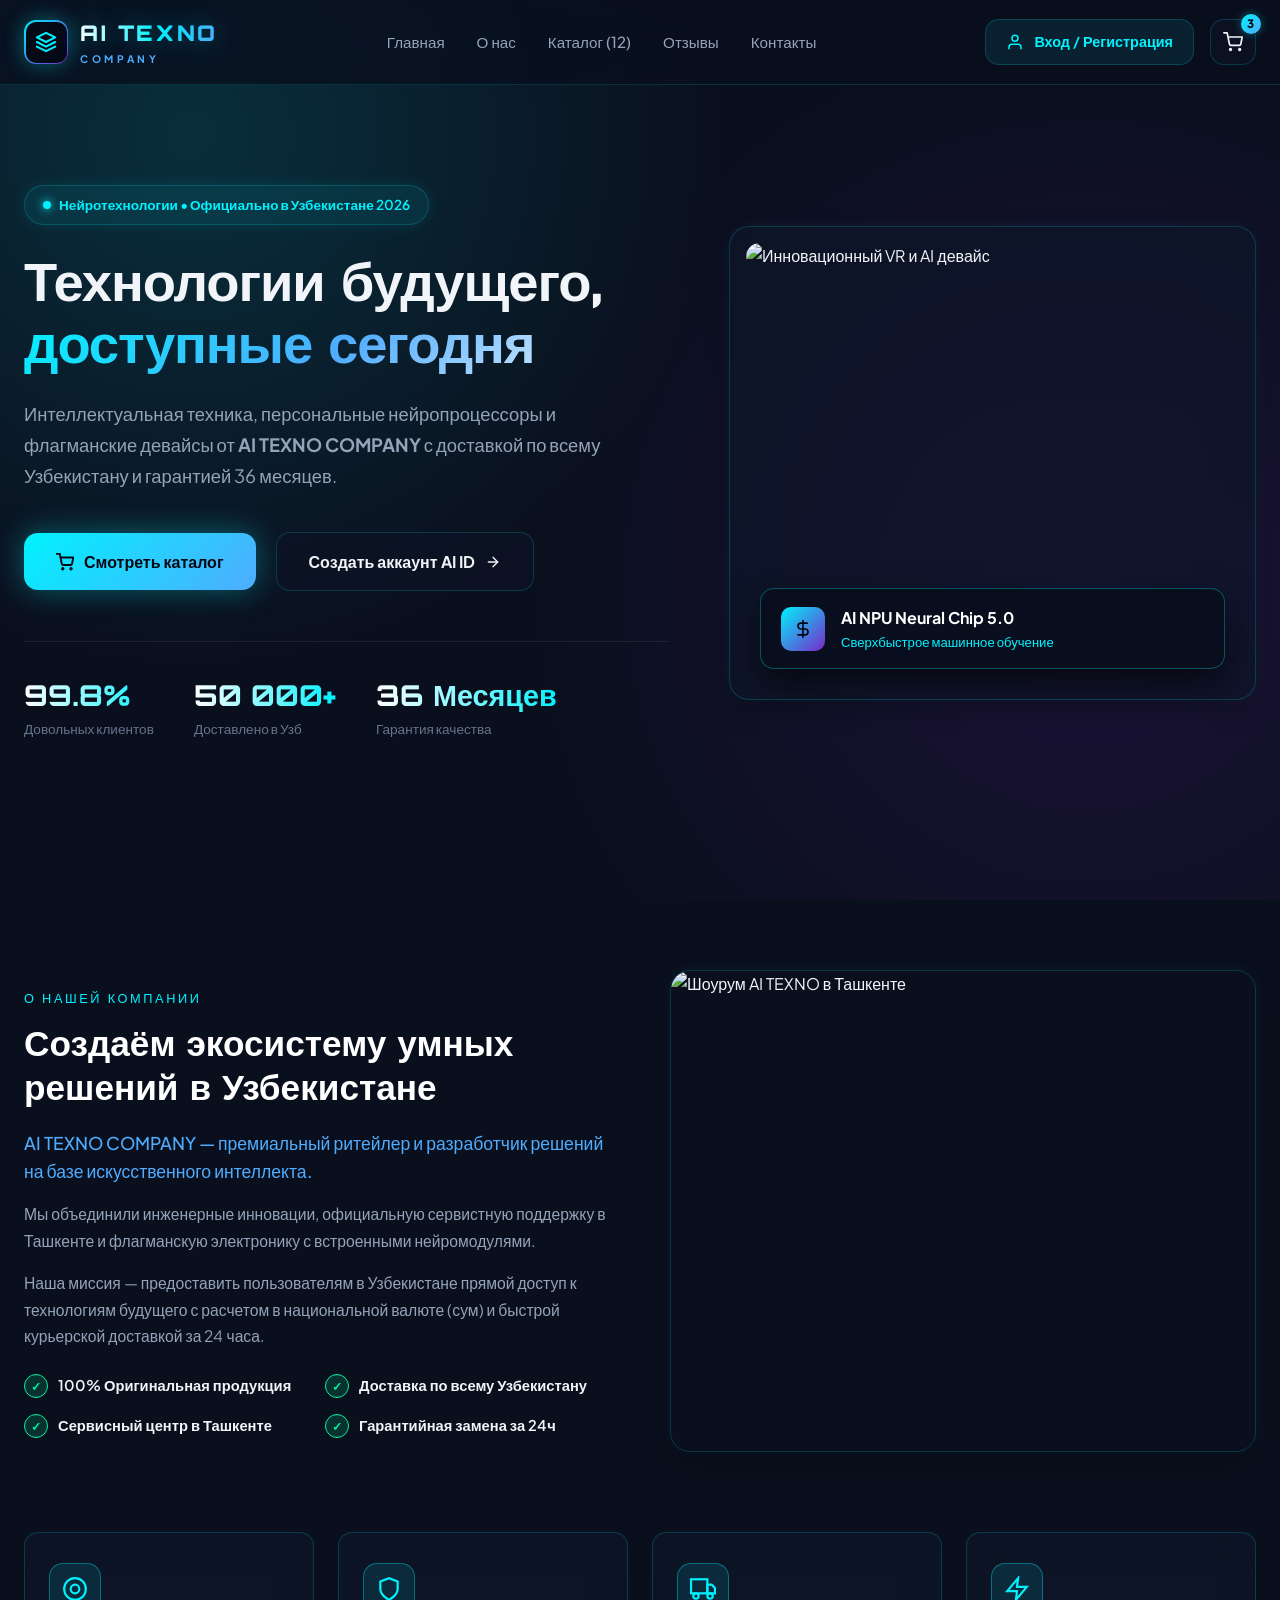
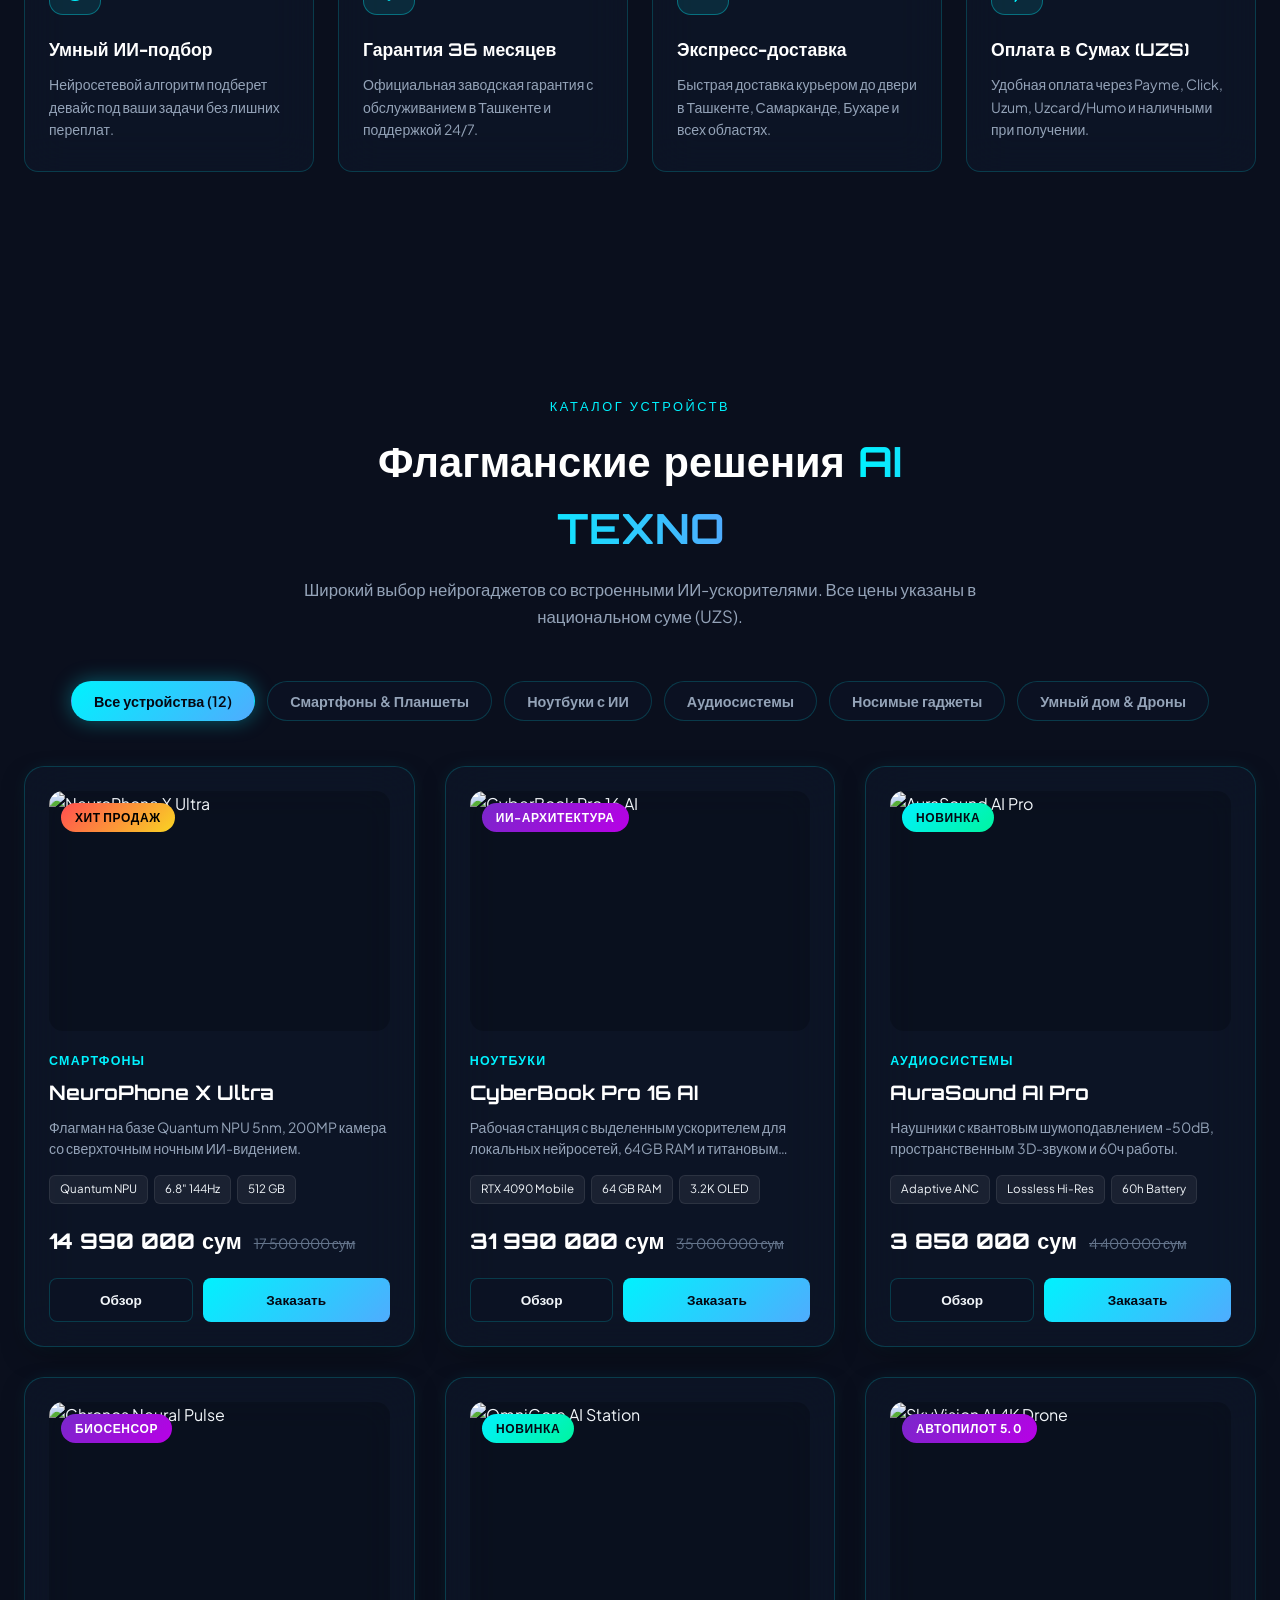
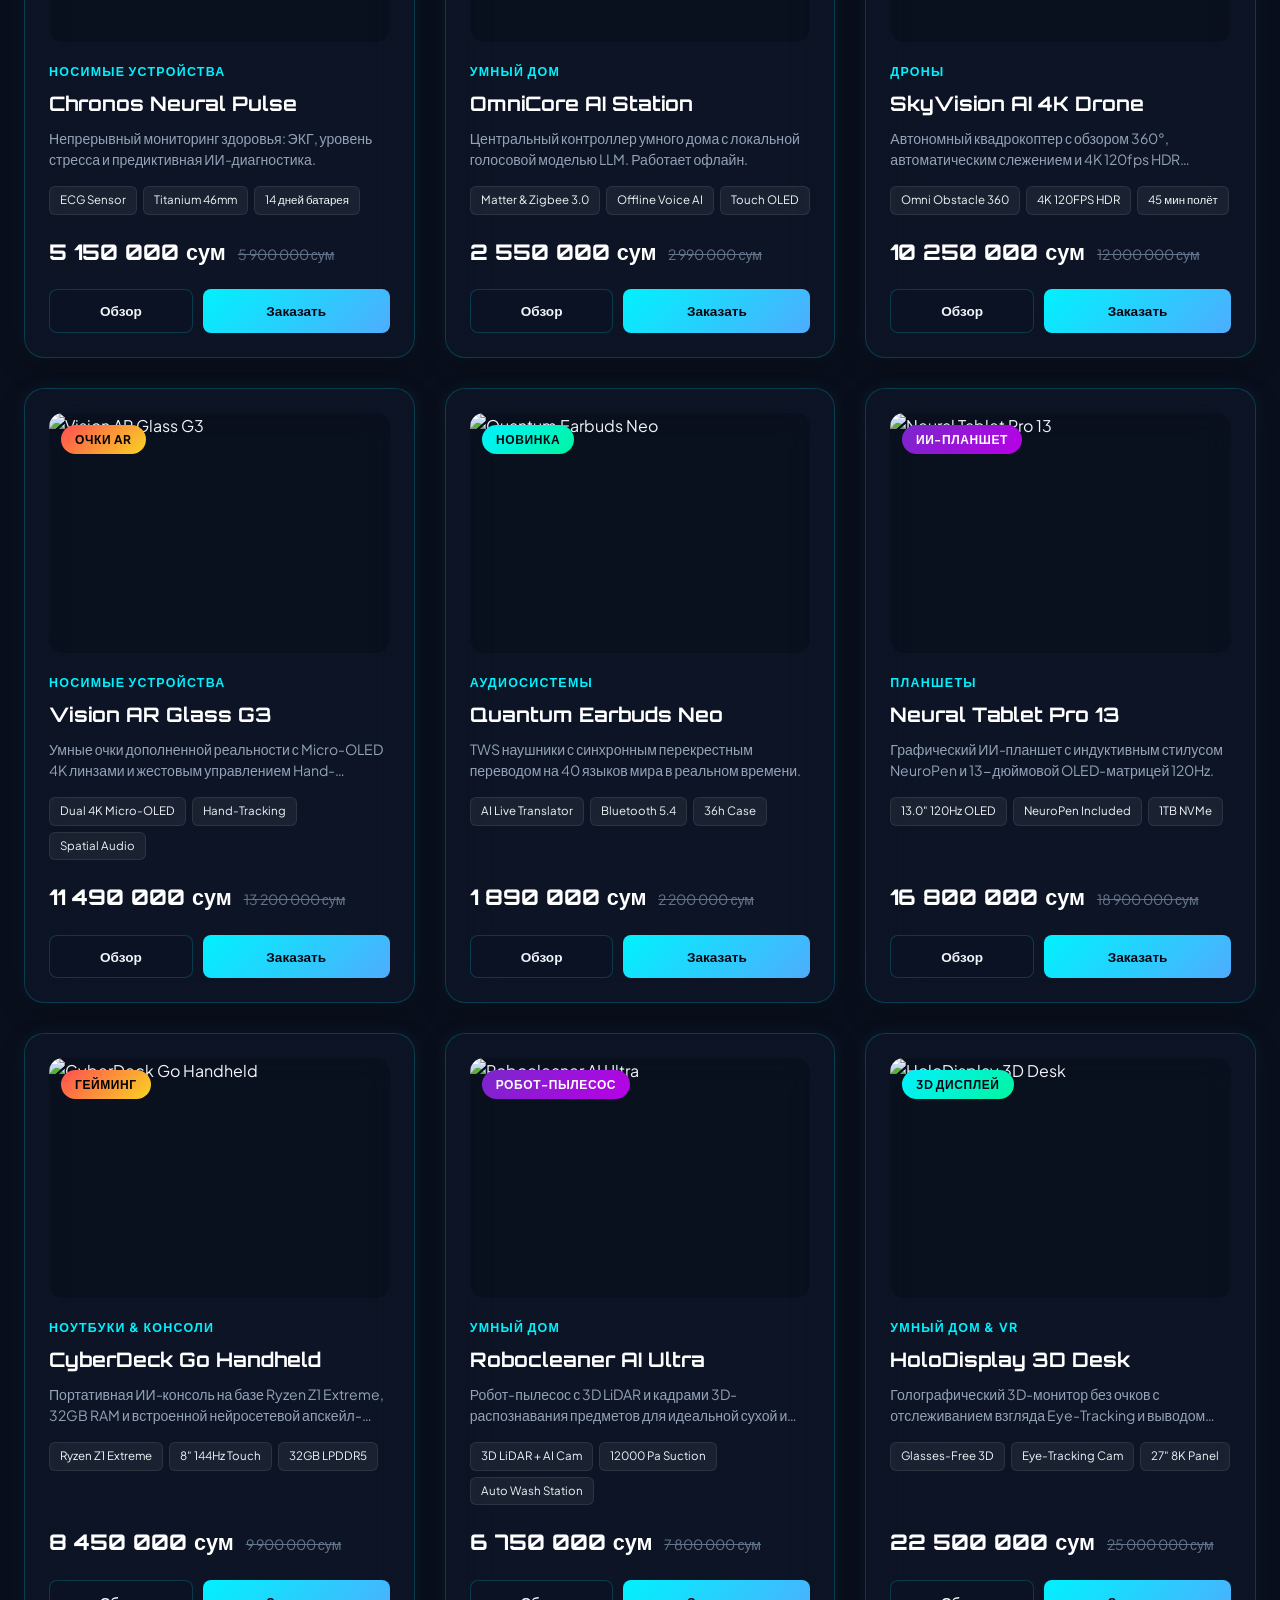
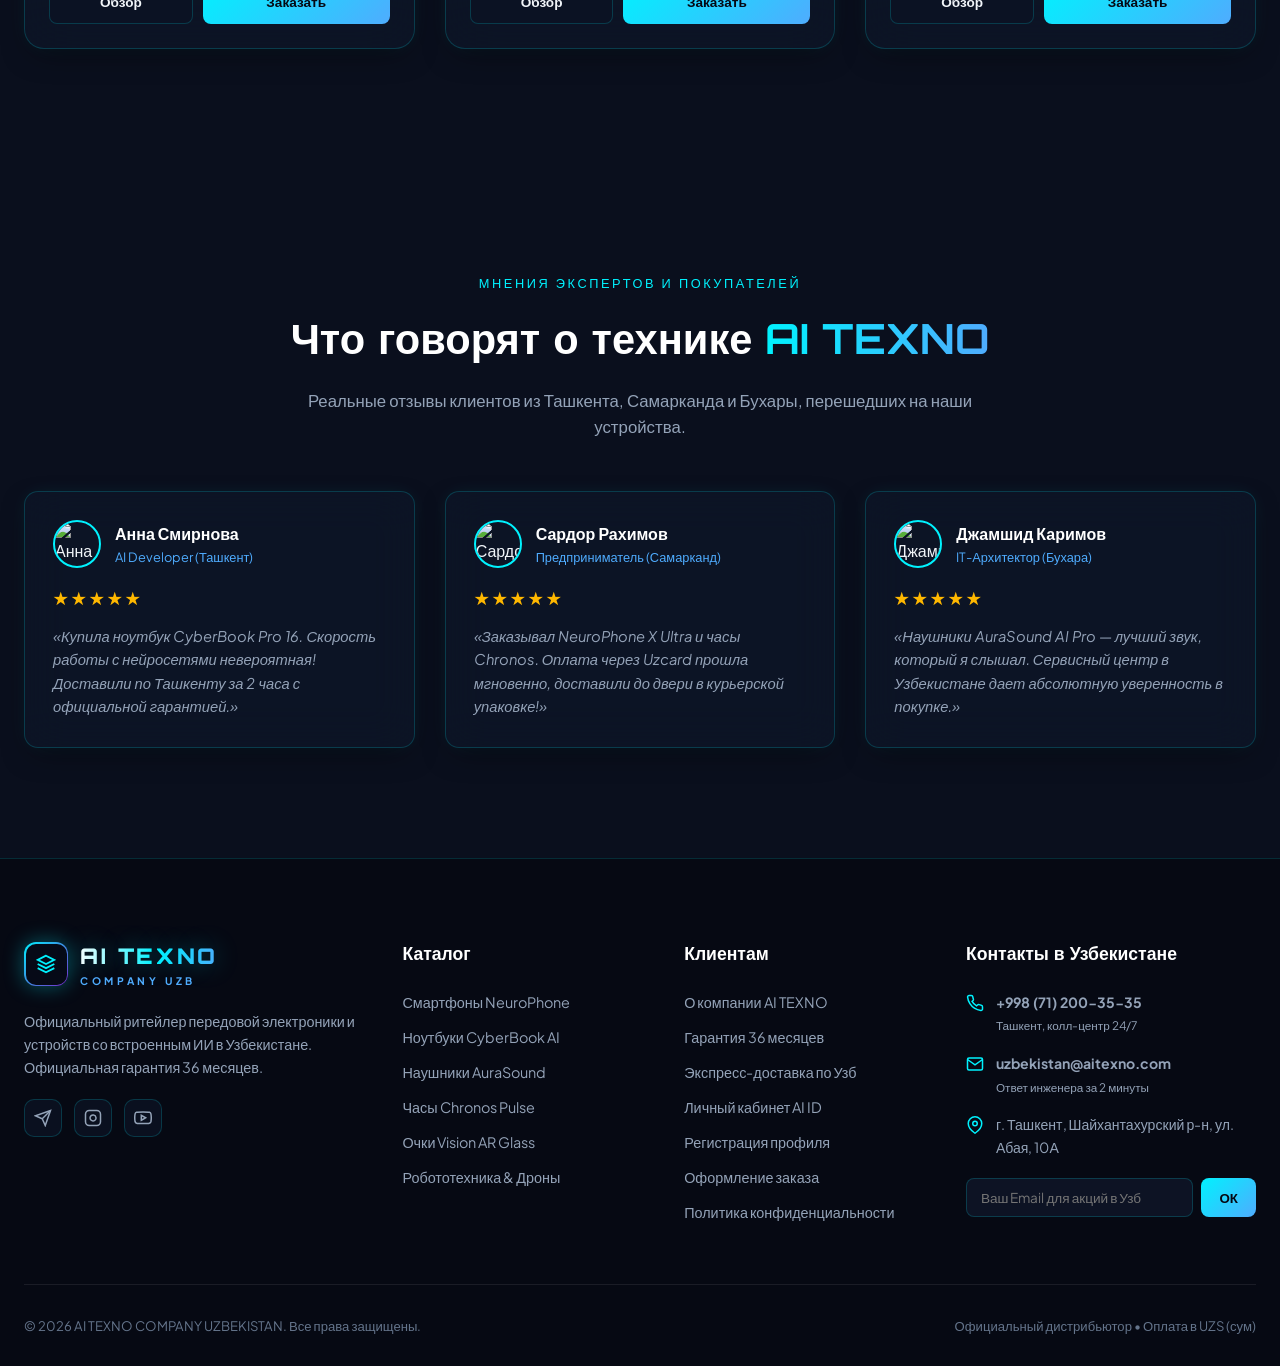
==== commit 8638c104: "аnimation" ====
--- a/index.html
+++ b/index.html
@@ -17,7 +17,7 @@
 <body>
 
   <!-- ==========================================================================
-       HEADER & NAVIGATION
+       HEADER & NAVIGATION (PURE CSS MOBILE RESPONSIVE)
        ========================================================================== -->
   <header class="site-header">
     <div class="container header-inner">
@@ -38,8 +38,11 @@
         </div>
       </a>
 
+      <!-- Pure CSS Mobile Menu Checkbox Toggle -->
+      <input type="checkbox" id="mobile-menu-toggle" class="mobile-toggle-input">
+
       <!-- Desktop Navigation -->
-      <nav>
+      <nav class="desktop-nav">
         <ul class="nav-menu">
           <li><a href="index.html" class="nav-link">Главная</a></li>
           <li><a href="#about" class="nav-link">О нас</a></li>
@@ -69,7 +72,46 @@
           </svg>
           <span class="cart-badge">3</span>
         </a>
-      </div>
+
+        <!-- Hamburger Label for Pure CSS Checkbox Toggle -->
+        <label for="mobile-menu-toggle" class="mobile-toggle-btn" aria-label="Открыть мобильное меню">
+          <span></span>
+          <span></span>
+          <span></span>
+        </label>
+      </div>
+
+      <!-- Pure CSS Mobile Navigation Drawer -->
+      <div class="mobile-nav-drawer">
+        <ul class="mobile-nav-menu">
+          <li><a href="index.html" class="mobile-nav-link"><span>Главная</span> &rarr;</a></li>
+          <li><a href="#about" class="mobile-nav-link"><span>О нас</span> &rarr;</a></li>
+          <li><a href="#catalog" class="mobile-nav-link"><span>Каталог (12 товаров)</span> &rarr;</a></li>
+          <li><a href="#reviews" class="mobile-nav-link"><span>Отзывы клиентов</span> &rarr;</a></li>
+          <li><a href="#contacts" class="mobile-nav-link"><span>Контакты</span> &rarr;</a></li>
+        </ul>
+
+        <div class="mobile-nav-actions">
+          <a href="login.html" class="btn btn-primary" style="width:100%; justify-content:center;">
+            <svg width="18" height="18" viewBox="0 0 24 24" fill="none" stroke="currentColor" stroke-width="2">
+              <path d="M20 21v-2a4 4 0 0 0-4-4H8a4 4 0 0 0-4 4v2"></path>
+              <circle cx="12" cy="7" r="4"></circle>
+            </svg>
+            Вход в профиль AI ID
+          </a>
+          <a href="registration.html" class="btn btn-secondary" style="width:100%; justify-content:center;">
+            Регистрация нового профиля
+          </a>
+          <a href="oformlenie.html" class="btn btn-primary" style="width:100%; justify-content:center; background:linear-gradient(135deg, var(--purple-accent), var(--magenta-accent)); color:#fff;">
+            <svg width="18" height="18" viewBox="0 0 24 24" fill="none" stroke="currentColor" stroke-width="2">
+              <circle cx="9" cy="21" r="1"></circle><circle cx="20" cy="21" r="1"></circle>
+              <path d="M1 1h4l2.68 13.39a2 2 0 0 0 2 1.61h9.72a2 2 0 0 0 2-1.61L23 6H6"></path>
+            </svg>
+            Оформить заказ (3 товара)
+          </a>
+        </div>
+      </div>
+
     </div>
   </header>
 
@@ -81,7 +123,7 @@
       <div class="hero-grid">
         
         <!-- Left Column -->
-        <div class="hero-content">
+        <div class="hero-content scroll-reveal-left">
           <div class="hero-badge">
             <span class="hero-badge-dot"></span>
             Нейротехнологии &bull; Официально в Узбекистане 2026
@@ -115,7 +157,7 @@
           </div>
 
           <!-- Quick Stats -->
-          <div class="hero-stats">
+          <div class="hero-stats scroll-reveal-scale">
             <div class="stat-item">
               <span class="stat-number">99.8%</span>
               <span class="stat-label">Довольных клиентов</span>
@@ -132,7 +174,7 @@
         </div>
 
         <!-- Right Column -->
-        <div class="hero-visual-wrapper">
+        <div class="hero-visual-wrapper scroll-reveal-right">
           <div class="hero-visual-card">
             <img src="https://images.unsplash.com/photo-1593508512255-86ab42a8e620?auto=format&fit=crop&w=1000&q=80" alt="Инновационный VR и AI девайс" class="hero-main-img">
             
@@ -161,7 +203,7 @@
     <div class="container">
       
       <div class="about-grid">
-        <div class="about-text-content">
+        <div class="about-text-content scroll-reveal-left">
           <span class="section-tag">О нашей компании</span>
           <h3>Создаём экосистему умных решений в Узбекистане</h3>
           <p class="about-lead">
@@ -182,7 +224,7 @@
           </div>
         </div>
 
-        <div class="about-img-frame">
+        <div class="about-img-frame scroll-reveal-right">
           <img src="https://images.unsplash.com/photo-1531297484001-80022131f5a1?auto=format&fit=crop&w=900&q=80" alt="Шоурум AI TEXNO в Ташкенте" class="about-img">
         </div>
       </div>
@@ -190,7 +232,7 @@
       <!-- Feature Pillars -->
       <div class="features-grid">
         
-        <div class="feature-card">
+        <div class="feature-card scroll-reveal">
           <div class="feature-icon-box">
             <svg width="26" height="26" viewBox="0 0 24 24" fill="none" stroke="currentColor" stroke-width="2"><path d="M12 2a10 10 0 1 0 10 10A10 10 0 0 0 12 2zm0 14a4 4 0 1 1 4-4 4 4 0 0 1-4 4z"/></svg>
           </div>
@@ -198,7 +240,7 @@
           <p class="feature-desc">Нейросетевой алгоритм подберет девайс под ваши задачи без лишних переплат.</p>
         </div>
 
-        <div class="feature-card">
+        <div class="feature-card scroll-reveal">
           <div class="feature-icon-box">
             <svg width="26" height="26" viewBox="0 0 24 24" fill="none" stroke="currentColor" stroke-width="2"><path d="M12 22s8-4 8-10V5l-8-3-8 3v7c0 6 8 10 8 10z"/></svg>
           </div>
@@ -206,7 +248,7 @@
           <p class="feature-desc">Официальная заводская гарантия с обслуживанием в Ташкенте и поддержкой 24/7.</p>
         </div>
 
-        <div class="feature-card">
+        <div class="feature-card scroll-reveal">
           <div class="feature-icon-box">
             <svg width="26" height="26" viewBox="0 0 24 24" fill="none" stroke="currentColor" stroke-width="2"><rect x="1" y="3" width="15" height="13"/><polygon points="16 8 20 8 23 11 23 16 16 16 16 8"/><circle cx="5.5" cy="18.5" r="2.5"/><circle cx="18.5" cy="18.5" r="2.5"/></svg>
           </div>
@@ -214,7 +256,7 @@
           <p class="feature-desc">Быстрая доставка курьером до двери в Ташкенте, Самарканде, Бухаре и всех областях.</p>
         </div>
 
-        <div class="feature-card">
+        <div class="feature-card scroll-reveal">
           <div class="feature-icon-box">
             <svg width="26" height="26" viewBox="0 0 24 24" fill="none" stroke="currentColor" stroke-width="2"><polygon points="13 2 3 14 12 14 11 22 21 10 12 10 13 2"/></svg>
           </div>
@@ -234,14 +276,14 @@
     <div class="container">
       
       <!-- Section Header -->
-      <div class="section-header">
+      <div class="section-header scroll-reveal">
         <span class="section-tag">Каталог устройств</span>
         <h2 class="section-title">Флагманские решения <span>AI TEXNO</span></h2>
         <p class="section-desc">Широкий выбор нейрогаджетов со встроенными ИИ-ускорителями. Все цены указаны в национальном суме (UZS).</p>
       </div>
 
       <!-- Filter Tabs -->
-      <div class="catalog-filters">
+      <div class="catalog-filters scroll-reveal-scale">
         <button class="filter-btn active">Все устройства (12)</button>
         <button class="filter-btn">Смартфоны &amp; Планшеты</button>
         <button class="filter-btn">Ноутбуки с ИИ</button>
--- a/style.css
+++ b/style.css
@@ -1472,15 +1472,227 @@
 }
 
 /* --------------------------------------------------------------------------
+   PURE CSS MOBILE MENU & TOGGLE (NO JAVASCRIPT)
+   -------------------------------------------------------------------------- */
+.mobile-toggle-input {
+  display: none;
+}
+
+.mobile-toggle-btn {
+  display: none;
+  flex-direction: column;
+  justify-content: space-between;
+  width: 42px;
+  height: 42px;
+  padding: 10px 8px;
+  border-radius: var(--radius-sm);
+  background: var(--bg-surface);
+  border: 1px solid var(--bg-glass-border);
+  cursor: pointer;
+  z-index: 1002;
+  transition: var(--transition-smooth);
+}
+
+.mobile-toggle-btn span {
+  display: block;
+  width: 100%;
+  height: 2.5px;
+  background-color: var(--cyan-primary);
+  border-radius: 2px;
+  transition: transform 0.35s ease, opacity 0.25s ease, background-color 0.35s ease;
+  transform-origin: center;
+  box-shadow: 0 0 8px var(--cyan-glow);
+}
+
+/* Checkbox Toggle Effect -> Hamburger to 'X' */
+.mobile-toggle-input:checked ~ .mobile-toggle-btn {
+  border-color: var(--cyan-primary);
+  box-shadow: 0 0 20px var(--cyan-glow-intense);
+}
+
+.mobile-toggle-input:checked ~ .mobile-toggle-btn span:nth-child(1) {
+  transform: translateY(7.5px) rotate(45deg);
+}
+
+.mobile-toggle-input:checked ~ .mobile-toggle-btn span:nth-child(2) {
+  opacity: 0;
+  transform: scaleX(0);
+}
+
+.mobile-toggle-input:checked ~ .mobile-toggle-btn span:nth-child(3) {
+  transform: translateY(-7.5px) rotate(-45deg);
+}
+
+/* Mobile Nav Drawer Container */
+.mobile-nav-drawer {
+  position: fixed;
+  top: 84px;
+  left: 0;
+  width: 100vw;
+  height: calc(100vh - 84px);
+  background: rgba(6, 9, 19, 0.96);
+  backdrop-filter: blur(30px) saturate(180%);
+  -webkit-backdrop-filter: blur(30px) saturate(180%);
+  border-top: 1px solid rgba(0, 242, 254, 0.2);
+  z-index: 999;
+  padding: 30px 24px;
+  display: flex;
+  flex-direction: column;
+  justify-content: space-between;
+  opacity: 0;
+  visibility: hidden;
+  transform: translateY(-20px);
+  transition: opacity 0.35s ease, transform 0.35s cubic-bezier(0.16, 1, 0.3, 1), visibility 0.35s;
+  pointer-events: none;
+  overflow-y: auto;
+}
+
+.mobile-toggle-input:checked ~ .mobile-nav-drawer {
+  opacity: 1;
+  visibility: visible;
+  transform: translateY(0);
+  pointer-events: auto;
+}
+
+.mobile-nav-menu {
+  display: flex;
+  flex-direction: column;
+  gap: 16px;
+  list-style: none;
+}
+
+.mobile-nav-link {
+  display: flex;
+  align-items: center;
+  justify-content: space-between;
+  padding: 14px 18px;
+  font-size: 1.1rem;
+  font-weight: 600;
+  color: var(--text-main);
+  background: rgba(15, 23, 42, 0.6);
+  border: 1px solid var(--bg-glass-border);
+  border-radius: var(--radius-md);
+  transition: var(--transition-fast);
+}
+
+.mobile-nav-link:hover,
+.mobile-nav-link:active {
+  background: rgba(0, 242, 254, 0.12);
+  border-color: var(--cyan-primary);
+  color: var(--cyan-primary);
+  box-shadow: 0 0 15px var(--cyan-glow);
+  transform: translateX(6px);
+}
+
+.mobile-nav-actions {
+  display: flex;
+  flex-direction: column;
+  gap: 12px;
+  padding-top: 24px;
+  margin-top: 20px;
+  border-top: 1px solid rgba(255, 255, 255, 0.1);
+}
+
+/* --------------------------------------------------------------------------
+   PURE CSS SCROLL ANIMATIONS (KEYFRAMES & VIEW TIMELINE)
+   -------------------------------------------------------------------------- */
+@keyframes scrollFadeUp {
+  0% {
+    opacity: 0;
+    transform: translateY(45px) scale(0.96);
+  }
+  100% {
+    opacity: 1;
+    transform: translateY(0) scale(1);
+  }
+}
+
+@keyframes scrollSlideLeft {
+  0% {
+    opacity: 0;
+    transform: translateX(-50px);
+  }
+  100% {
+    opacity: 1;
+    transform: translateX(0);
+  }
+}
+
+@keyframes scrollSlideRight {
+  0% {
+    opacity: 0;
+    transform: translateX(50px);
+  }
+  100% {
+    opacity: 1;
+    transform: translateX(0);
+  }
+}
+
+@keyframes scrollScaleIn {
+  0% {
+    opacity: 0;
+    transform: scale(0.88);
+  }
+  100% {
+    opacity: 1;
+    transform: scale(1);
+  }
+}
+
+@keyframes pulseGlowBorder {
+  0%, 100% { border-color: rgba(0, 242, 254, 0.2); box-shadow: 0 0 15px rgba(0, 242, 254, 0.1); }
+  50% { border-color: rgba(0, 242, 254, 0.6); box-shadow: 0 0 25px rgba(0, 242, 254, 0.35); }
+}
+
+/* Scroll Animation Classes applied via HTML */
+.scroll-reveal {
+  animation: scrollFadeUp linear both;
+  animation-timeline: view();
+  animation-range: entry 5% cover 25%;
+}
+
+.scroll-reveal-left {
+  animation: scrollSlideLeft linear both;
+  animation-timeline: view();
+  animation-range: entry 5% cover 25%;
+}
+
+.scroll-reveal-right {
+  animation: scrollSlideRight linear both;
+  animation-timeline: view();
+  animation-range: entry 5% cover 25%;
+}
+
+.scroll-reveal-scale {
+  animation: scrollScaleIn linear both;
+  animation-timeline: view();
+  animation-range: entry 5% cover 25%;
+}
+
+/* Smooth Entrance Fallback for standard loads */
+.hero-content {
+  animation: scrollFadeUp 0.9s cubic-bezier(0.16, 1, 0.3, 1) forwards;
+}
+
+.hero-visual-card {
+  animation: scrollScaleIn 1s cubic-bezier(0.16, 1, 0.3, 1) 0.15s forwards;
+}
+
+/* --------------------------------------------------------------------------
    RESPONSIVE DESIGN (MEDIA QUERIES)
    -------------------------------------------------------------------------- */
 @media (max-width: 1024px) {
+  .container {
+    padding: 0 20px;
+  }
   .hero-grid {
     grid-template-columns: 1fr;
     gap: 40px;
   }
   .about-grid {
     grid-template-columns: 1fr;
+    gap: 40px;
   }
   .features-grid {
     grid-template-columns: repeat(2, 1fr);
@@ -1489,10 +1701,11 @@
     grid-template-columns: repeat(2, 1fr);
   }
   .reviews-grid {
-    grid-template-columns: 1fr;
+    grid-template-columns: repeat(2, 1fr);
   }
   .footer-grid {
     grid-template-columns: 1fr 1fr;
+    gap: 30px;
   }
   .detail-grid {
     grid-template-columns: 1fr;
@@ -1500,23 +1713,192 @@
 }
 
 @media (max-width: 768px) {
-  .nav-menu {
+  .header-inner {
+    height: 74px;
+  }
+  
+  .logo-title {
+    font-size: 1.15rem;
+  }
+  
+  .logo-sub {
+    font-size: 0.58rem;
+    letter-spacing: 0.25em;
+  }
+  
+  .logo-icon-box {
+    width: 38px;
+    height: 38px;
+  }
+  
+  /* Hide Desktop Nav and show Hamburger */
+  .desktop-nav {
+    display: none !important;
+  }
+  
+  .mobile-toggle-btn {
+    display: flex;
+  }
+  
+  .site-header .header-actions {
+    gap: 10px;
+  }
+
+  .btn-auth span {
     display: none;
   }
+  
+  .btn-auth {
+    padding: 10px 12px;
+  }
+
+  .hero-section {
+    padding: 60px 0 80px;
+  }
+
   .hero-title {
-    font-size: 2.4rem;
-  }
+    font-size: 2.1rem;
+    line-height: 1.2;
+  }
+
+  .hero-subtitle {
+    font-size: 1rem;
+    margin-bottom: 30px;
+  }
+
+  .hero-cta-group {
+    flex-direction: column;
+    width: 100%;
+    gap: 14px;
+  }
+
+  .hero-cta-group .btn {
+    width: 100%;
+    justify-content: center;
+  }
+
+  .hero-stats {
+    display: grid;
+    grid-template-columns: repeat(2, 1fr);
+    gap: 20px;
+    padding-top: 24px;
+  }
+
+  .hero-main-img {
+    height: 280px;
+  }
+
+  .hero-floating-tag {
+    bottom: 16px;
+    left: 16px;
+    right: 16px;
+    padding: 12px 14px;
+  }
+
+  .floating-title {
+    font-size: 0.88rem;
+  }
+
+  .floating-subtitle {
+    font-size: 0.75rem;
+  }
+
+  .section-padding {
+    padding: 70px 0;
+  }
+
+  .section-title {
+    font-size: 2rem;
+  }
+
+  .about-text-content h3 {
+    font-size: 1.75rem;
+  }
+
+  .about-checklist {
+    grid-template-columns: 1fr;
+  }
+
+  .about-img {
+    height: 300px;
+  }
+
+  .features-grid {
+    grid-template-columns: 1fr;
+  }
+
   .products-grid {
     grid-template-columns: 1fr;
-  }
-  .features-grid {
+    gap: 20px;
+  }
+
+  .product-card {
+    padding: 18px;
+  }
+
+  .product-img-box {
+    height: 200px;
+  }
+
+  .reviews-grid {
     grid-template-columns: 1fr;
   }
+
   .footer-grid {
     grid-template-columns: 1fr;
-  }
+    gap: 30px;
+  }
+
+  .footer-newsletter {
+    flex-direction: column;
+  }
+
+  .footer-bottom {
+    flex-direction: column;
+    gap: 12px;
+    text-align: center;
+  }
+
   .cart-drawer-dialog {
     width: 100vw;
     max-width: 100vw;
-  }
-}
+    padding: 20px 16px;
+  }
+
+  .modal-dialog {
+    padding: 30px 20px;
+    width: 95%;
+  }
+
+  .detail-img-large {
+    height: 240px;
+  }
+}
+
+@media (max-width: 480px) {
+  .hero-title {
+    font-size: 1.8rem;
+  }
+
+  .hero-stats {
+    grid-template-columns: 1fr;
+  }
+
+  .catalog-filters {
+    gap: 8px;
+  }
+
+  .filter-btn {
+    padding: 8px 16px;
+    font-size: 0.82rem;
+  }
+
+  .product-actions {
+    grid-template-columns: 1fr;
+  }
+
+  .product-price-row {
+    flex-wrap: wrap;
+  }
+}
+
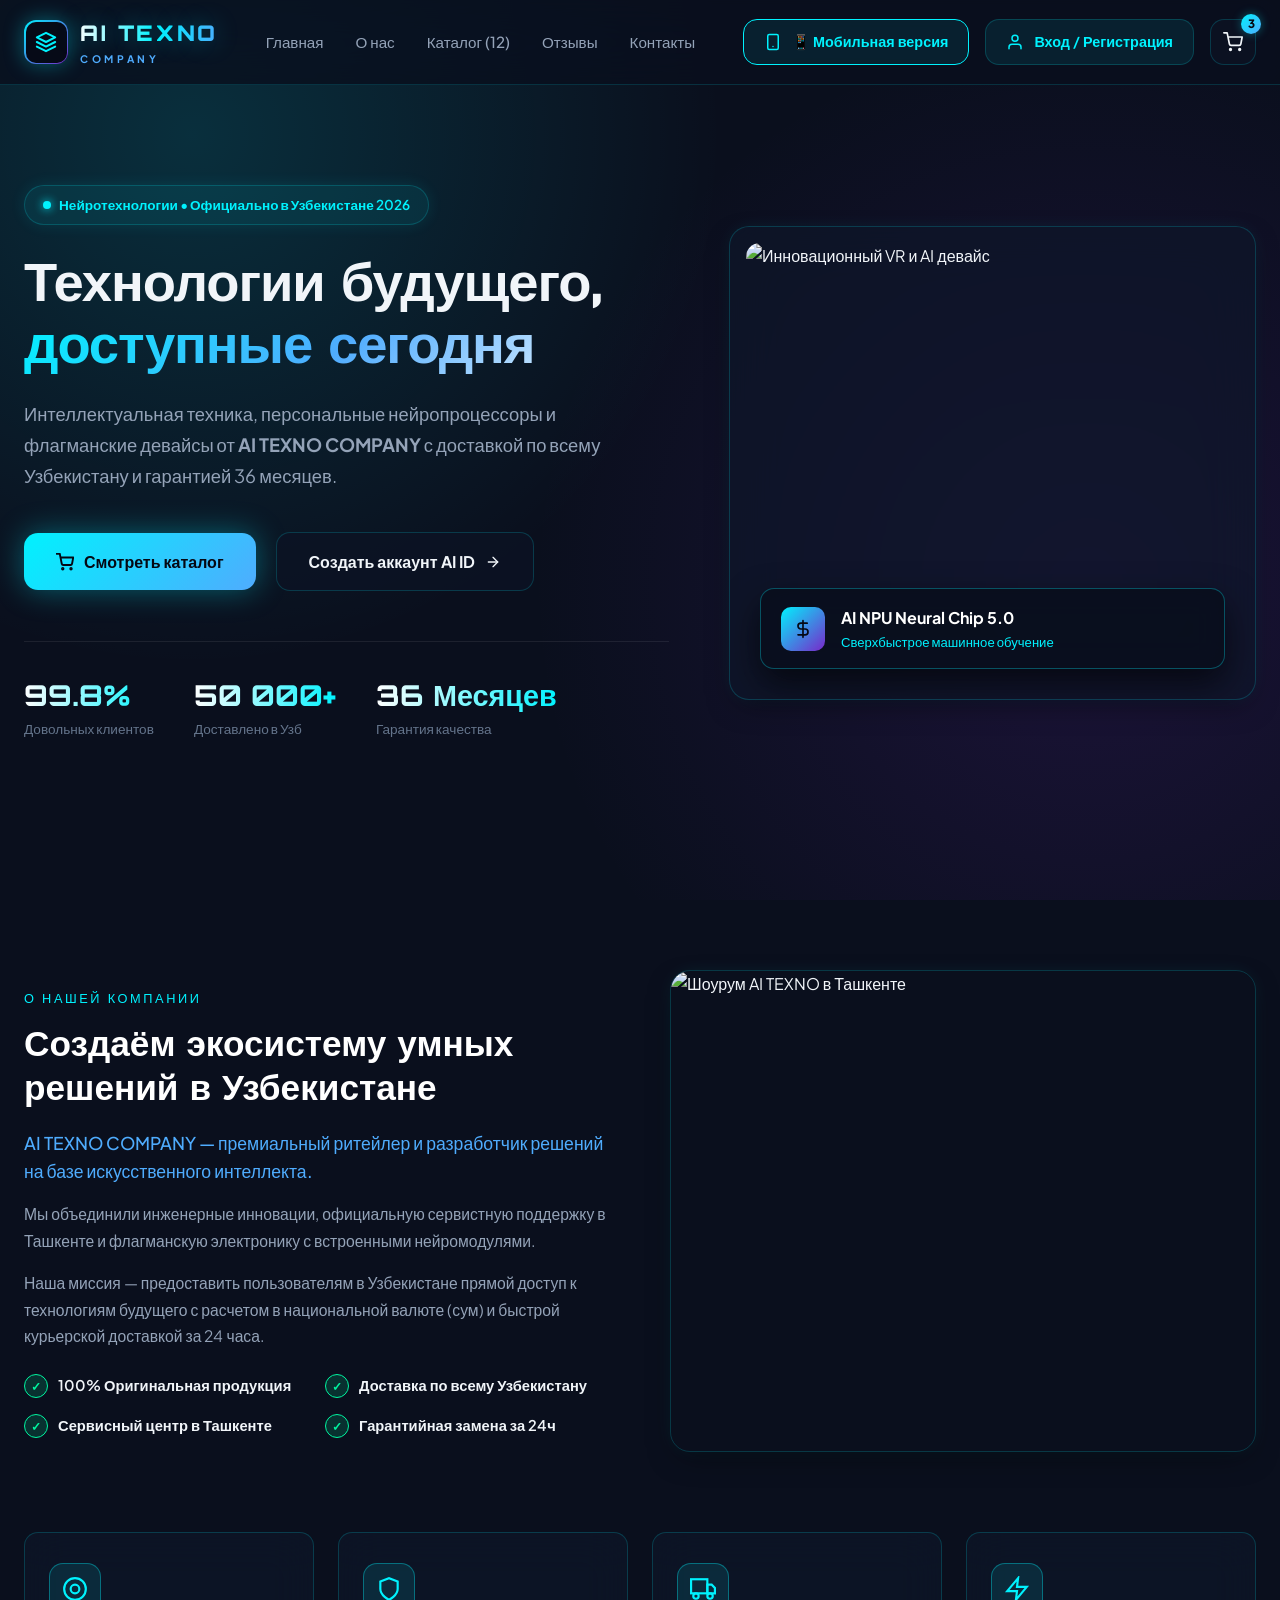
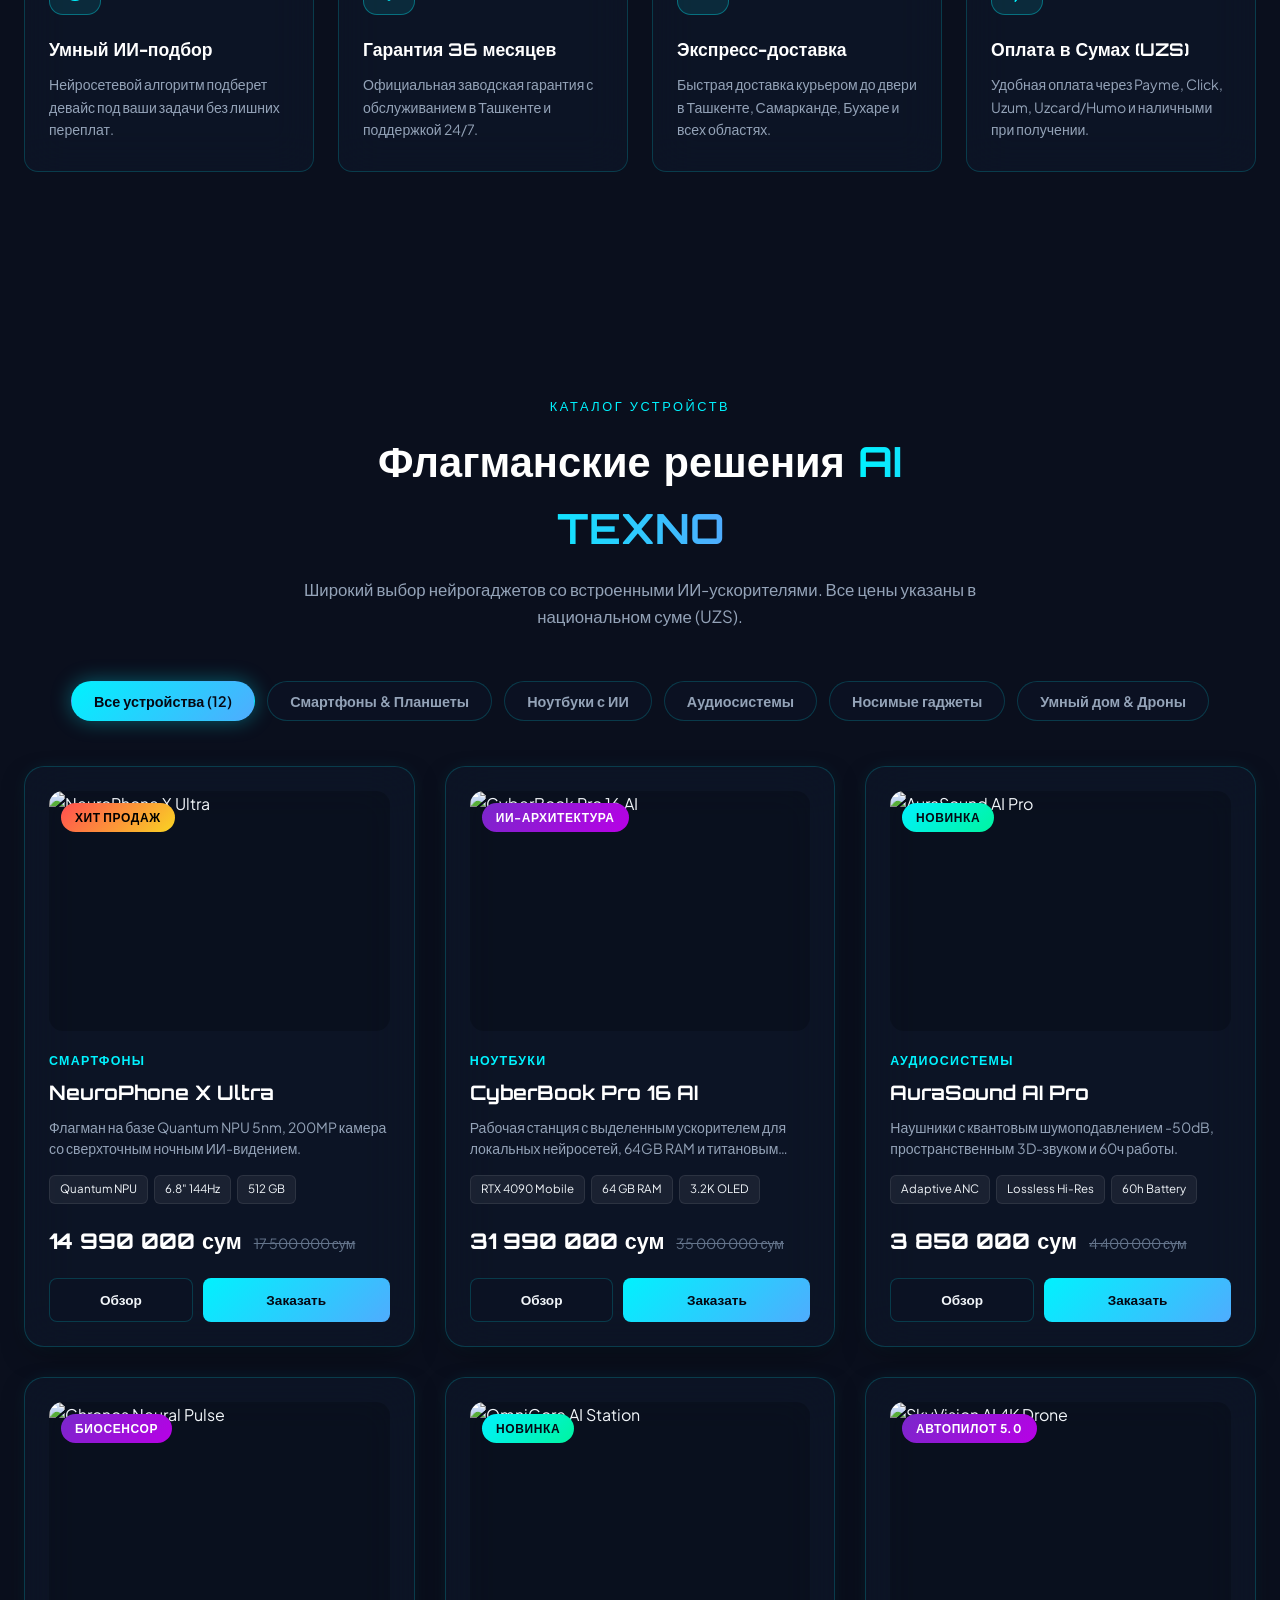
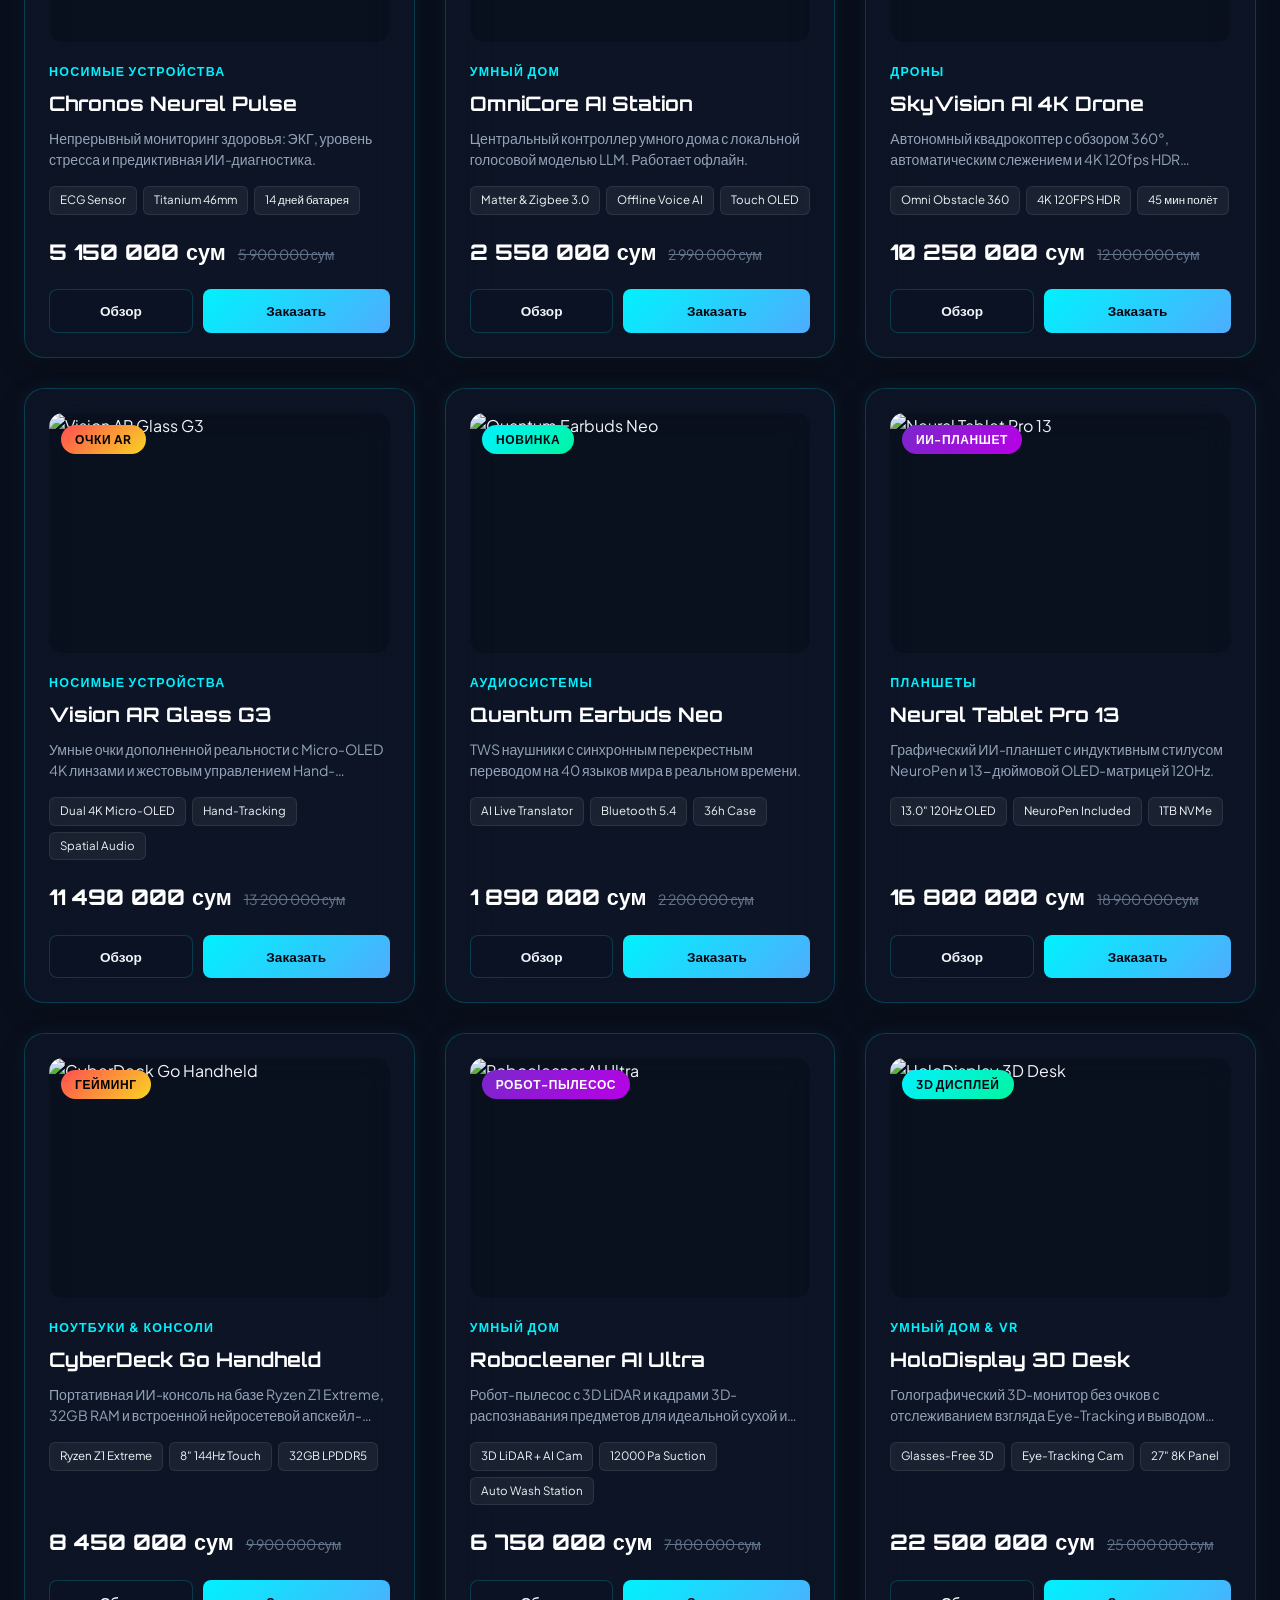
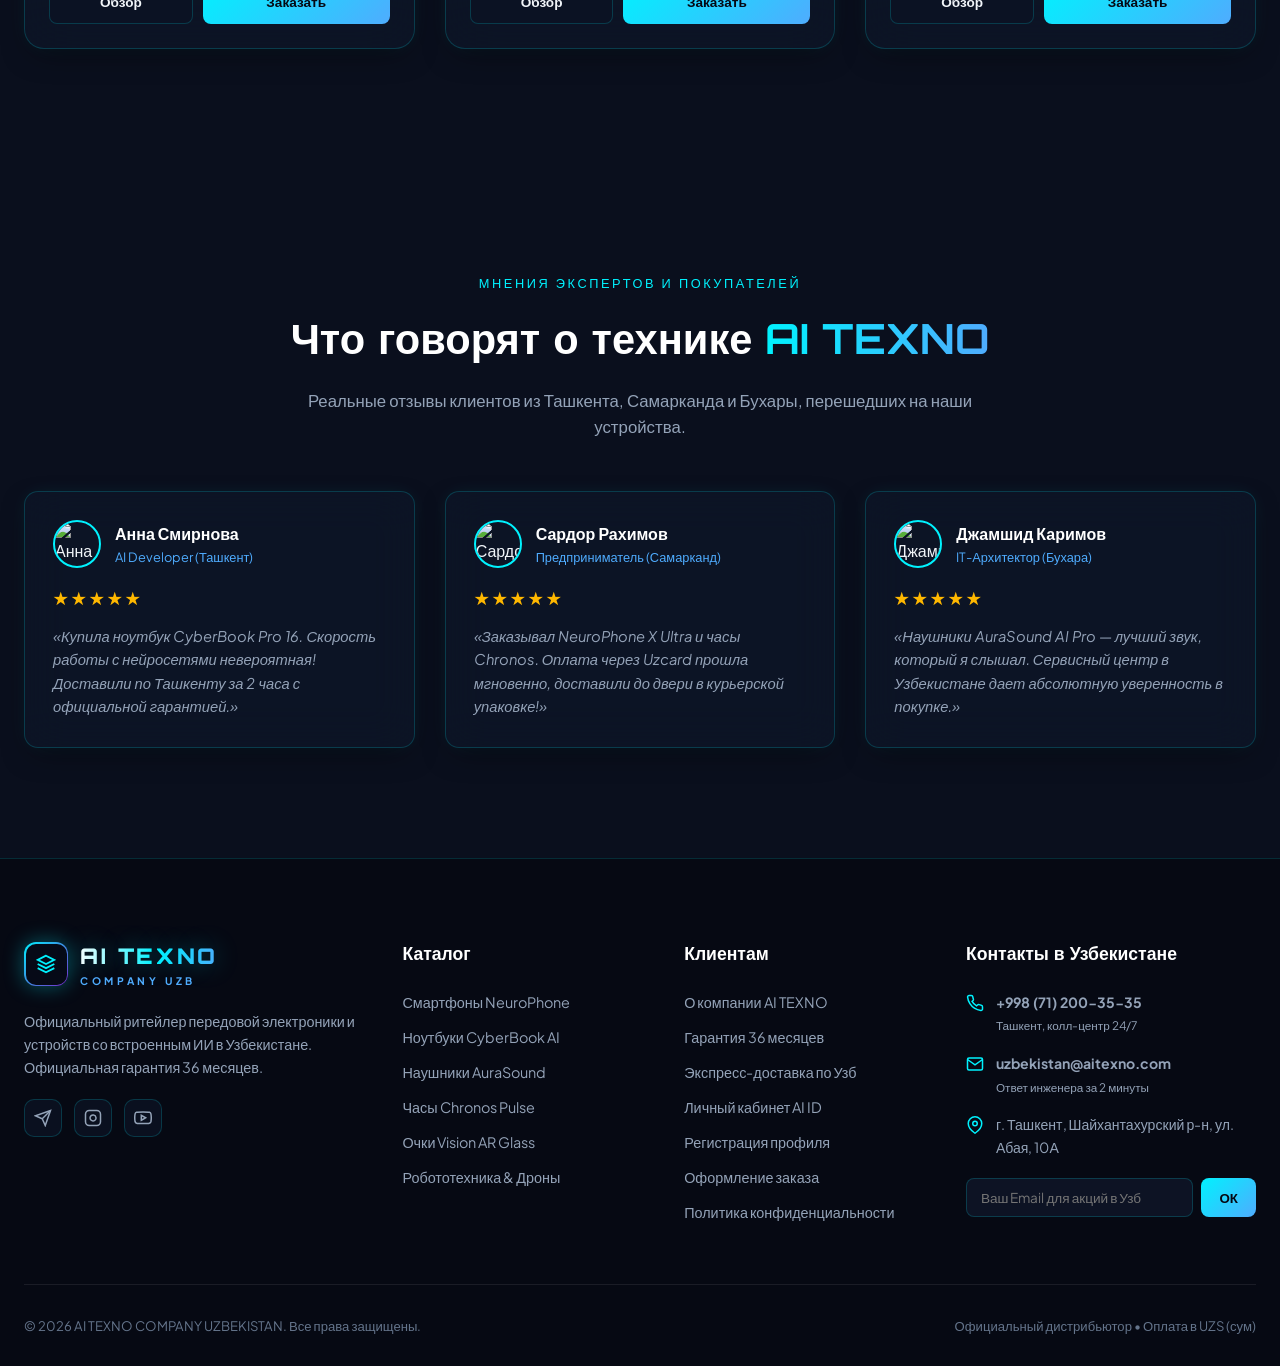
==== commit bd4d145a: "telep" ====
--- a/index.html
+++ b/index.html
@@ -54,6 +54,15 @@
 
       <!-- Actions: Auth Pages Links & Cart Drawer Link -->
       <div class="header-actions">
+        <!-- Direct Link to Dedicated Mobile HTML Version -->
+        <a href="mobile.html" class="btn-auth" style="border-color:var(--cyan-primary); color:var(--cyan-primary);" title="Перейти на отдельную мобильную версию">
+          <svg width="18" height="18" viewBox="0 0 24 24" fill="none" stroke="currentColor" stroke-width="2" stroke-linecap="round" stroke-linejoin="round">
+            <rect x="5" y="2" width="14" height="20" rx="2" ry="2"></rect>
+            <line x1="12" y1="18" x2="12.01" y2="18"></line>
+          </svg>
+          <span>📱 Мобильная версия</span>
+        </a>
+
         <!-- Direct Link to Login & Registration Pages -->
         <a href="login.html" class="btn-auth">
           <svg width="18" height="18" viewBox="0 0 24 24" fill="none" stroke="currentColor" stroke-width="2" stroke-linecap="round" stroke-linejoin="round">
@@ -84,6 +93,7 @@
       <!-- Pure CSS Mobile Navigation Drawer -->
       <div class="mobile-nav-drawer">
         <ul class="mobile-nav-menu">
+          <li><a href="mobile.html" class="mobile-nav-link" style="color:var(--cyan-primary);"><span>📱 Мобильная версия (mobile.html)</span> &rarr;</a></li>
           <li><a href="index.html" class="mobile-nav-link"><span>Главная</span> &rarr;</a></li>
           <li><a href="#about" class="mobile-nav-link"><span>О нас</span> &rarr;</a></li>
           <li><a href="#catalog" class="mobile-nav-link"><span>Каталог (12 товаров)</span> &rarr;</a></li>
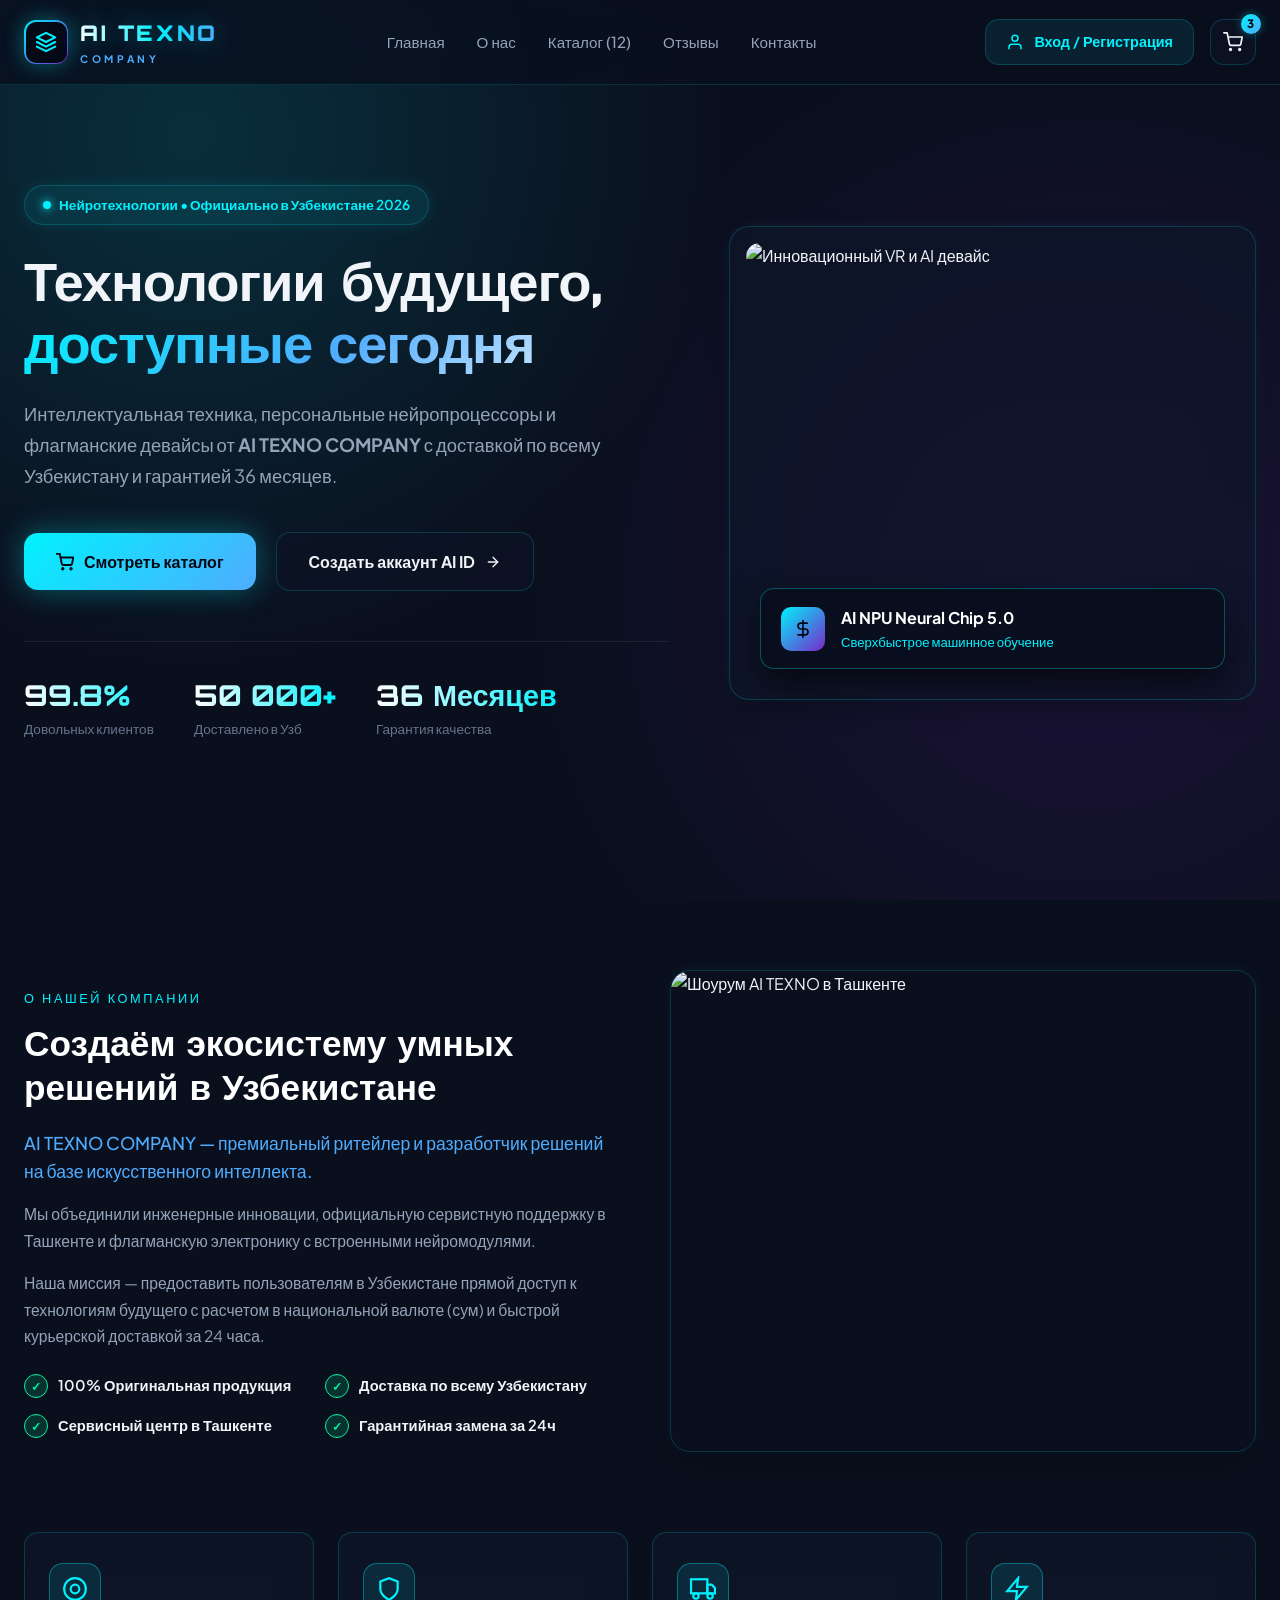
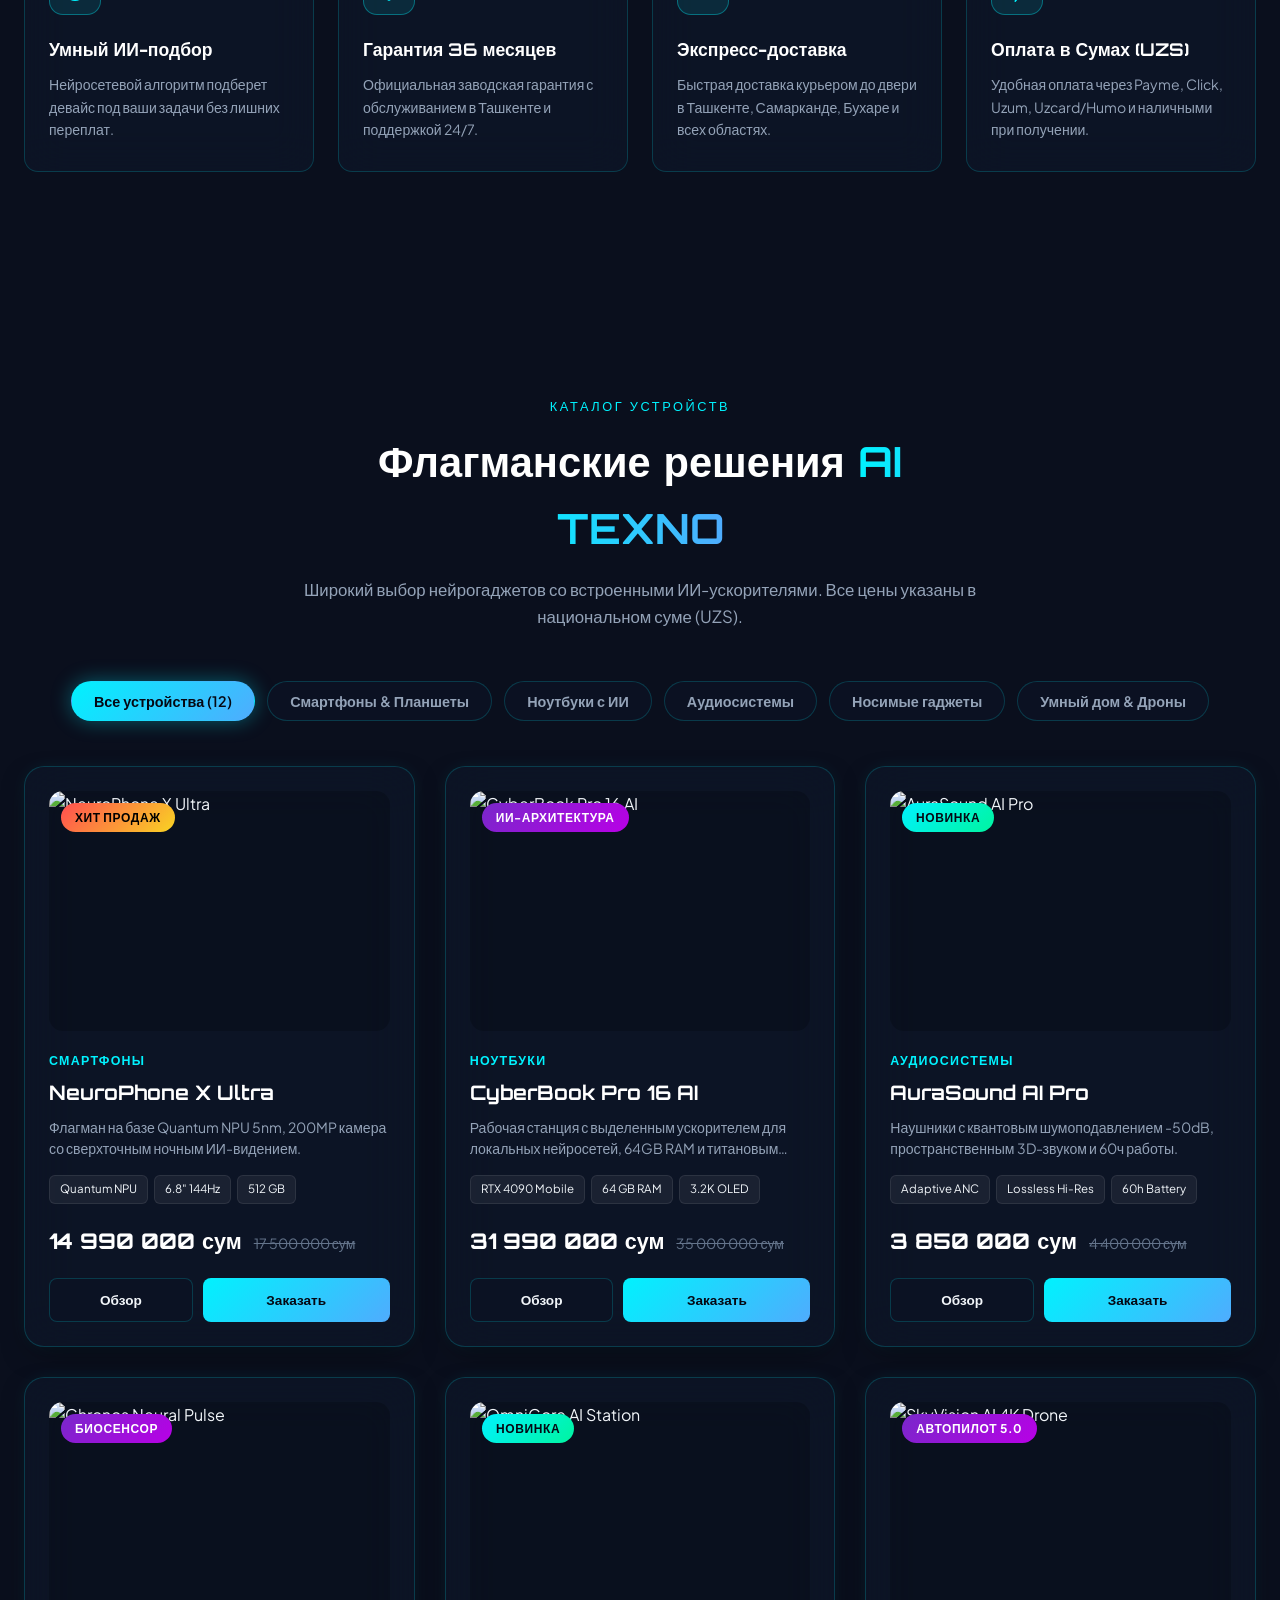
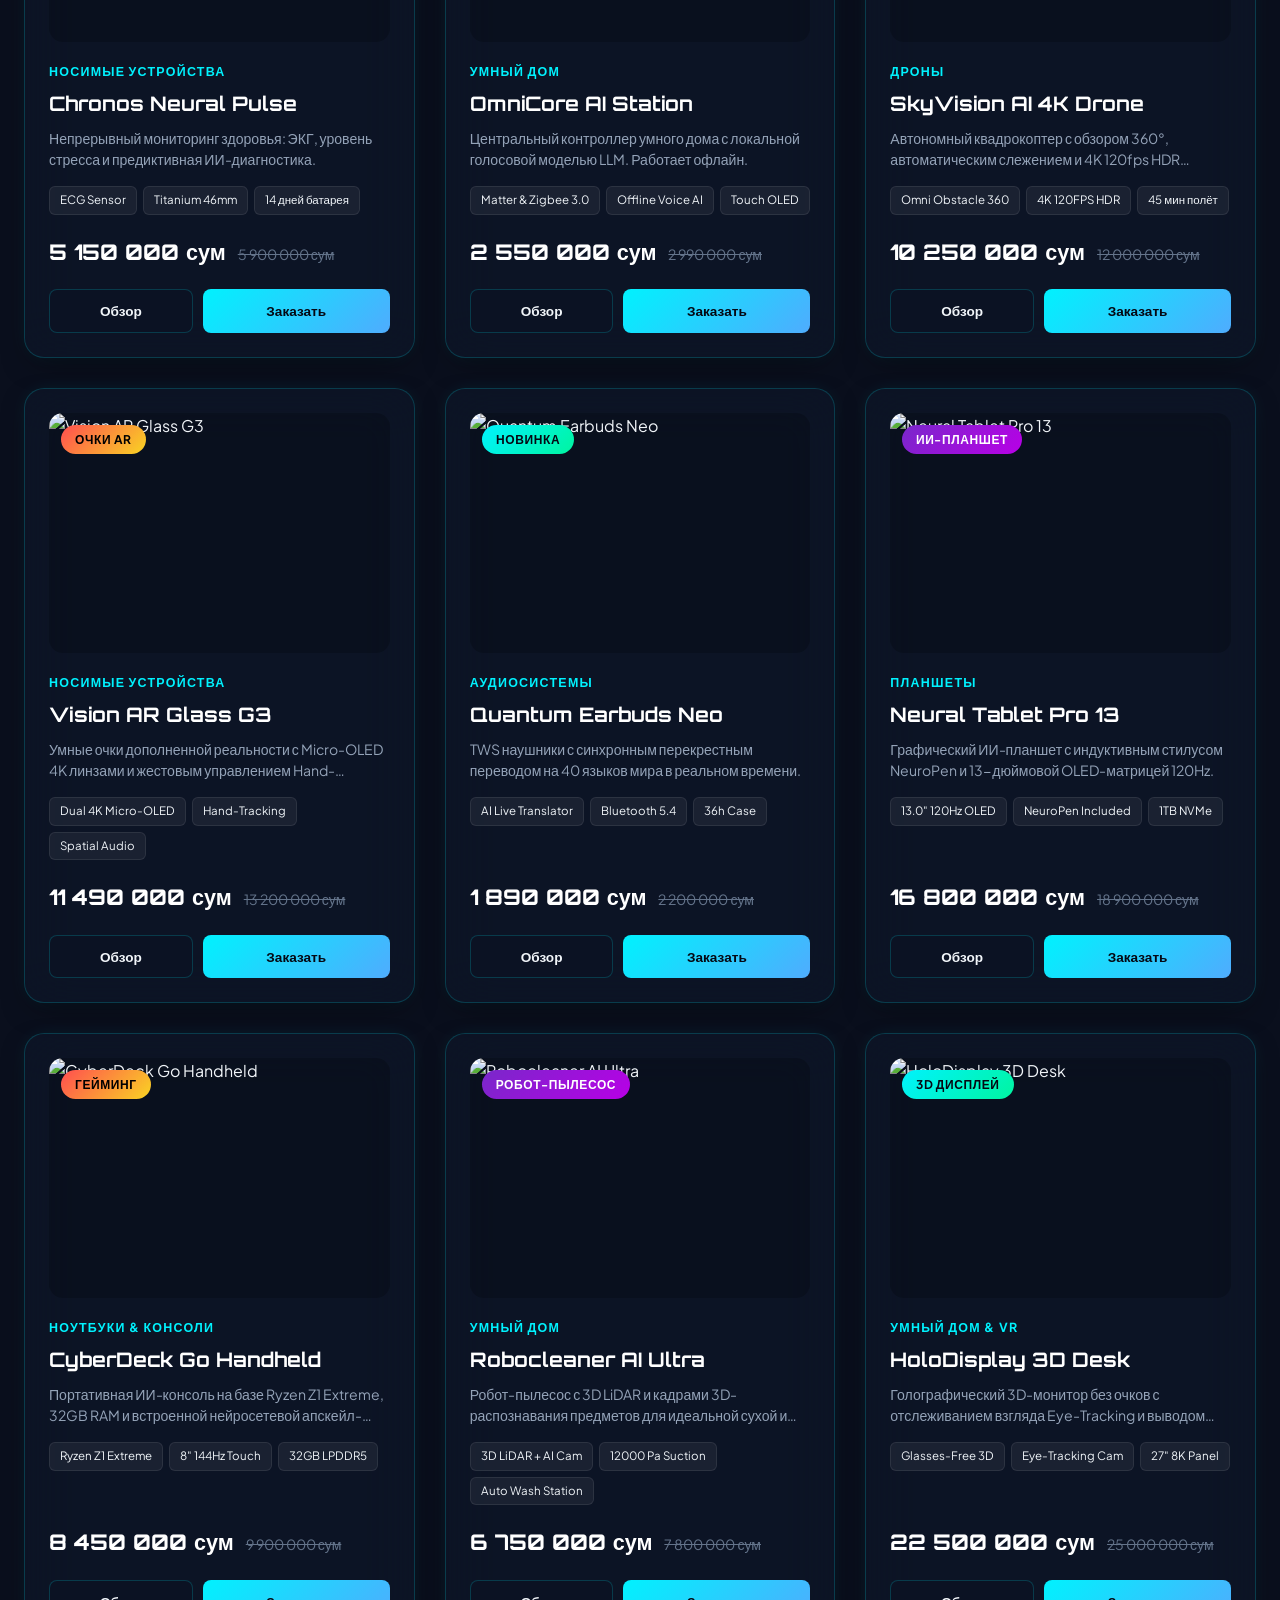
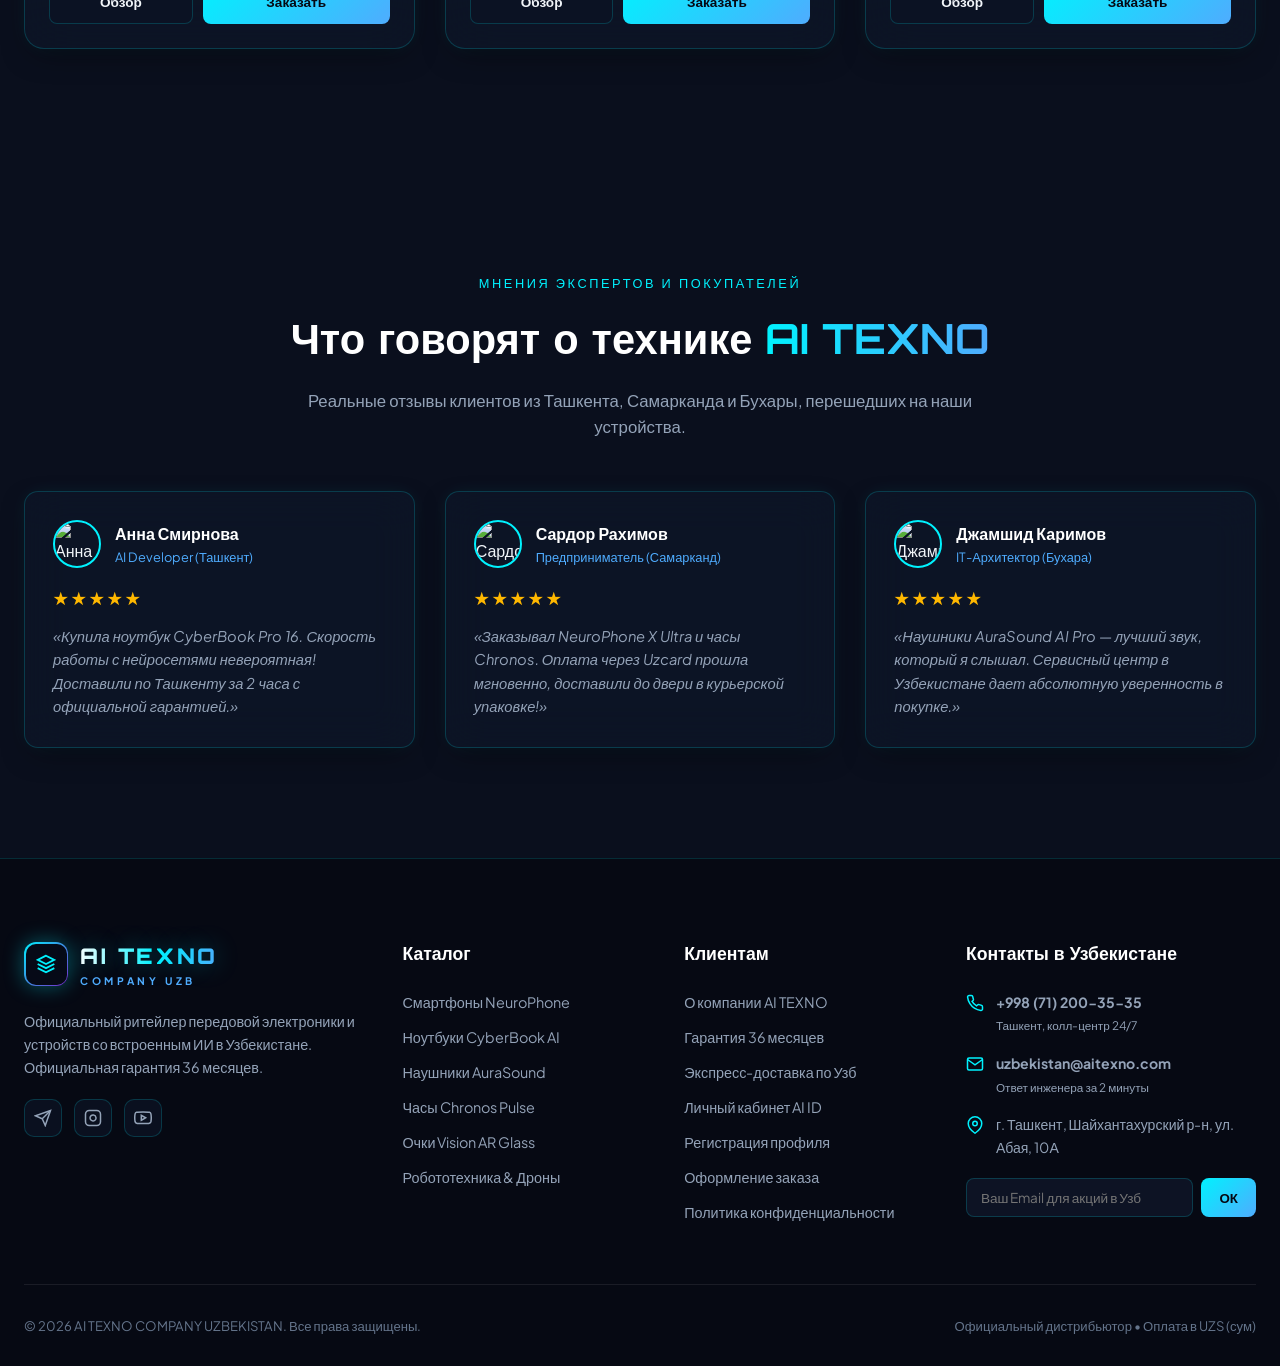
==== commit 39304f93: "ппп" ====
--- a/index.html
+++ b/index.html
@@ -54,15 +54,6 @@
 
       <!-- Actions: Auth Pages Links & Cart Drawer Link -->
       <div class="header-actions">
-        <!-- Direct Link to Dedicated Mobile HTML Version -->
-        <a href="mobile.html" class="btn-auth" style="border-color:var(--cyan-primary); color:var(--cyan-primary);" title="Перейти на отдельную мобильную версию">
-          <svg width="18" height="18" viewBox="0 0 24 24" fill="none" stroke="currentColor" stroke-width="2" stroke-linecap="round" stroke-linejoin="round">
-            <rect x="5" y="2" width="14" height="20" rx="2" ry="2"></rect>
-            <line x1="12" y1="18" x2="12.01" y2="18"></line>
-          </svg>
-          <span>📱 Мобильная версия</span>
-        </a>
-
         <!-- Direct Link to Login & Registration Pages -->
         <a href="login.html" class="btn-auth">
           <svg width="18" height="18" viewBox="0 0 24 24" fill="none" stroke="currentColor" stroke-width="2" stroke-linecap="round" stroke-linejoin="round">
@@ -93,7 +84,6 @@
       <!-- Pure CSS Mobile Navigation Drawer -->
       <div class="mobile-nav-drawer">
         <ul class="mobile-nav-menu">
-          <li><a href="mobile.html" class="mobile-nav-link" style="color:var(--cyan-primary);"><span>📱 Мобильная версия (mobile.html)</span> &rarr;</a></li>
           <li><a href="index.html" class="mobile-nav-link"><span>Главная</span> &rarr;</a></li>
           <li><a href="#about" class="mobile-nav-link"><span>О нас</span> &rarr;</a></li>
           <li><a href="#catalog" class="mobile-nav-link"><span>Каталог (12 товаров)</span> &rarr;</a></li>
@@ -124,6 +114,17 @@
 
     </div>
   </header>
+
+  <!-- PHONE CATEGORY BAR — auto-shown on mobile via CSS, hidden on desktop -->
+  <div class="mobile-category-bar">
+    <a href="#catalog" class="mobile-category-chip active">🔥 Все (12)</a>
+    <a href="#catalog" class="mobile-category-chip">📱 Смартфоны</a>
+    <a href="#catalog" class="mobile-category-chip">💻 Ноутбуки</a>
+    <a href="#catalog" class="mobile-category-chip">🎧 Аудио</a>
+    <a href="#catalog" class="mobile-category-chip">⌚ Носимые</a>
+    <a href="#catalog" class="mobile-category-chip">🤖 Умный дом</a>
+    <a href="#reviews" class="mobile-category-chip">⭐ Отзывы</a>
+  </div>
 
   <!-- ==========================================================================
        HERO SECTION
@@ -1069,5 +1070,30 @@
     </div>
   </div>
 
+
+  <!-- PHONE BOTTOM TAB BAR — auto-shown on mobile via CSS, hidden on desktop -->
+  <nav class="phone-bottom-tabbar">
+    <a href="index.html" class="phone-tab active">
+      <svg viewBox="0 0 24 24" fill="none" stroke="currentColor"><path d="M3 9l9-7 9 7v11a2 2 0 0 1-2 2H5a2 2 0 0 1-2-2z"/><polyline points="9 22 9 12 15 12 15 22"/></svg>
+      <span>Главная</span>
+    </a>
+    <a href="#catalog" class="phone-tab">
+      <svg viewBox="0 0 24 24" fill="none" stroke="currentColor"><rect x="2" y="3" width="20" height="14" rx="2"/><line x1="8" y1="21" x2="16" y2="21"/><line x1="12" y1="17" x2="12" y2="21"/></svg>
+      <span>Каталог</span>
+    </a>
+    <a href="#about" class="phone-tab">
+      <svg viewBox="0 0 24 24" fill="none" stroke="currentColor"><polygon points="12 2 2 7 12 12 22 7 12 2"/><polyline points="2 17 12 22 22 17"/><polyline points="2 12 12 17 22 12"/></svg>
+      <span>О нас</span>
+    </a>
+    <a href="oformlenie.html" class="phone-tab">
+      <svg viewBox="0 0 24 24" fill="none" stroke="currentColor"><circle cx="9" cy="21" r="1"/><circle cx="20" cy="21" r="1"/><path d="M1 1h4l2.68 13.39a2 2 0 0 0 2 1.61h9.72a2 2 0 0 0 2-1.61L23 6H6"/></svg>
+      <span>Корзина</span>
+    </a>
+    <a href="login.html" class="phone-tab">
+      <svg viewBox="0 0 24 24" fill="none" stroke="currentColor"><path d="M20 21v-2a4 4 0 0 0-4-4H8a4 4 0 0 0-4 4v2"/><circle cx="12" cy="7" r="4"/></svg>
+      <span>Профиль</span>
+    </a>
+  </nav>
+
 </body>
 </html>
--- a/style.css
+++ b/style.css
@@ -1902,3 +1902,118 @@
   }
 }
 
+
+/* ==========================================================================
+   AUTO PHONE UI — Pure CSS device detection (NO JAVASCRIPT)
+   Hidden on desktop, auto-shown on phone via @media (max-width: 480px)
+   ========================================================================== */
+
+/* Default: hide phone-only elements on desktop */
+.phone-bottom-tabbar { display: none; }
+.mobile-category-bar { display: none; }
+.btn-switch-version  { display: none !important; }
+
+@media (max-width: 480px) {
+
+  /* Body reserves space for fixed bottom nav */
+  body { padding-bottom: 72px; }
+
+  /* === SCROLLABLE CATEGORY CHIPS BAR === */
+  .mobile-category-bar {
+    display: flex !important;
+    overflow-x: auto;
+    gap: 8px;
+    padding: 10px 14px;
+    background: rgba(6, 9, 19, 0.8);
+    border-bottom: 1px solid rgba(0, 242, 254, 0.12);
+    scrollbar-width: none;
+    -ms-overflow-style: none;
+  }
+  .mobile-category-bar::-webkit-scrollbar { display: none; }
+
+  .mobile-category-chip {
+    flex-shrink: 0;
+    padding: 6px 14px;
+    border-radius: 16px;
+    background: var(--bg-surface);
+    border: 1px solid var(--bg-glass-border);
+    color: var(--text-muted);
+    font-size: 0.78rem;
+    font-weight: 600;
+    text-decoration: none;
+    white-space: nowrap;
+  }
+
+  .mobile-category-chip.active,
+  .mobile-category-chip:active {
+    background: linear-gradient(135deg, var(--cyan-primary), var(--cyan-secondary));
+    color: #050813;
+    border-color: transparent;
+    box-shadow: 0 0 10px var(--cyan-glow);
+  }
+
+  /* === FIXED BOTTOM APP NAVIGATION TAB BAR === */
+  .phone-bottom-tabbar {
+    display: grid !important;
+    position: fixed;
+    bottom: 0;
+    left: 0;
+    width: 100vw;
+    height: 64px;
+    background: rgba(6, 9, 19, 0.97);
+    backdrop-filter: blur(24px) saturate(180%);
+    -webkit-backdrop-filter: blur(24px) saturate(180%);
+    border-top: 1px solid rgba(0, 242, 254, 0.28);
+    z-index: 1010;
+    grid-template-columns: repeat(5, 1fr);
+    align-items: center;
+    box-shadow: 0 -8px 24px rgba(0, 0, 0, 0.75);
+  }
+
+  .phone-tab {
+    display: flex;
+    flex-direction: column;
+    align-items: center;
+    justify-content: center;
+    gap: 2px;
+    color: var(--text-dim);
+    font-size: 0.62rem;
+    font-weight: 600;
+    text-decoration: none;
+    padding: 4px 0;
+  }
+
+  .phone-tab svg { width: 20px; height: 20px; stroke-width: 2; }
+  .phone-tab.active { color: var(--cyan-primary); }
+  .phone-tab.active svg { filter: drop-shadow(0 0 6px var(--cyan-primary)); }
+
+  /* === AUTO COMPACT OVERRIDES ON PHONE === */
+  .header-inner       { height: 60px; padding: 0 12px; }
+  .logo-title         { font-size: 0.95rem; }
+  .hero-section       { padding: 40px 0 60px; }
+  .hero-badge         { font-size: 0.72rem; padding: 5px 10px; }
+  .hero-main-img      { height: 200px; }
+  .hero-stats         { grid-template-columns: repeat(3, 1fr); gap: 8px; }
+  .stat-number        { font-size: 1.1rem; }
+  .section-padding    { padding: 50px 0; }
+  .section-title      { font-size: 1.45rem; }
+  .section-header     { margin-bottom: 24px; }
+  .site-footer        { padding: 44px 0 16px; }
+  .product-card       { padding: 13px; }
+  .product-title      { font-size: 0.98rem; }
+  .current-price      { font-size: 1.05rem; }
+  .product-img-box    { height: 180px; }
+  .btn-quickview,
+  .btn-addcart        { padding: 11px 8px; font-size: 0.8rem; }
+  .product-actions    { grid-template-columns: 1fr 1.3fr; gap: 8px; }
+
+  .catalog-filters {
+    flex-wrap: nowrap;
+    overflow-x: auto;
+    justify-content: flex-start;
+    scrollbar-width: none;
+    -ms-overflow-style: none;
+  }
+  .catalog-filters::-webkit-scrollbar { display: none; }
+  .filter-btn { flex-shrink: 0; padding: 8px 14px; font-size: 0.8rem; }
+}
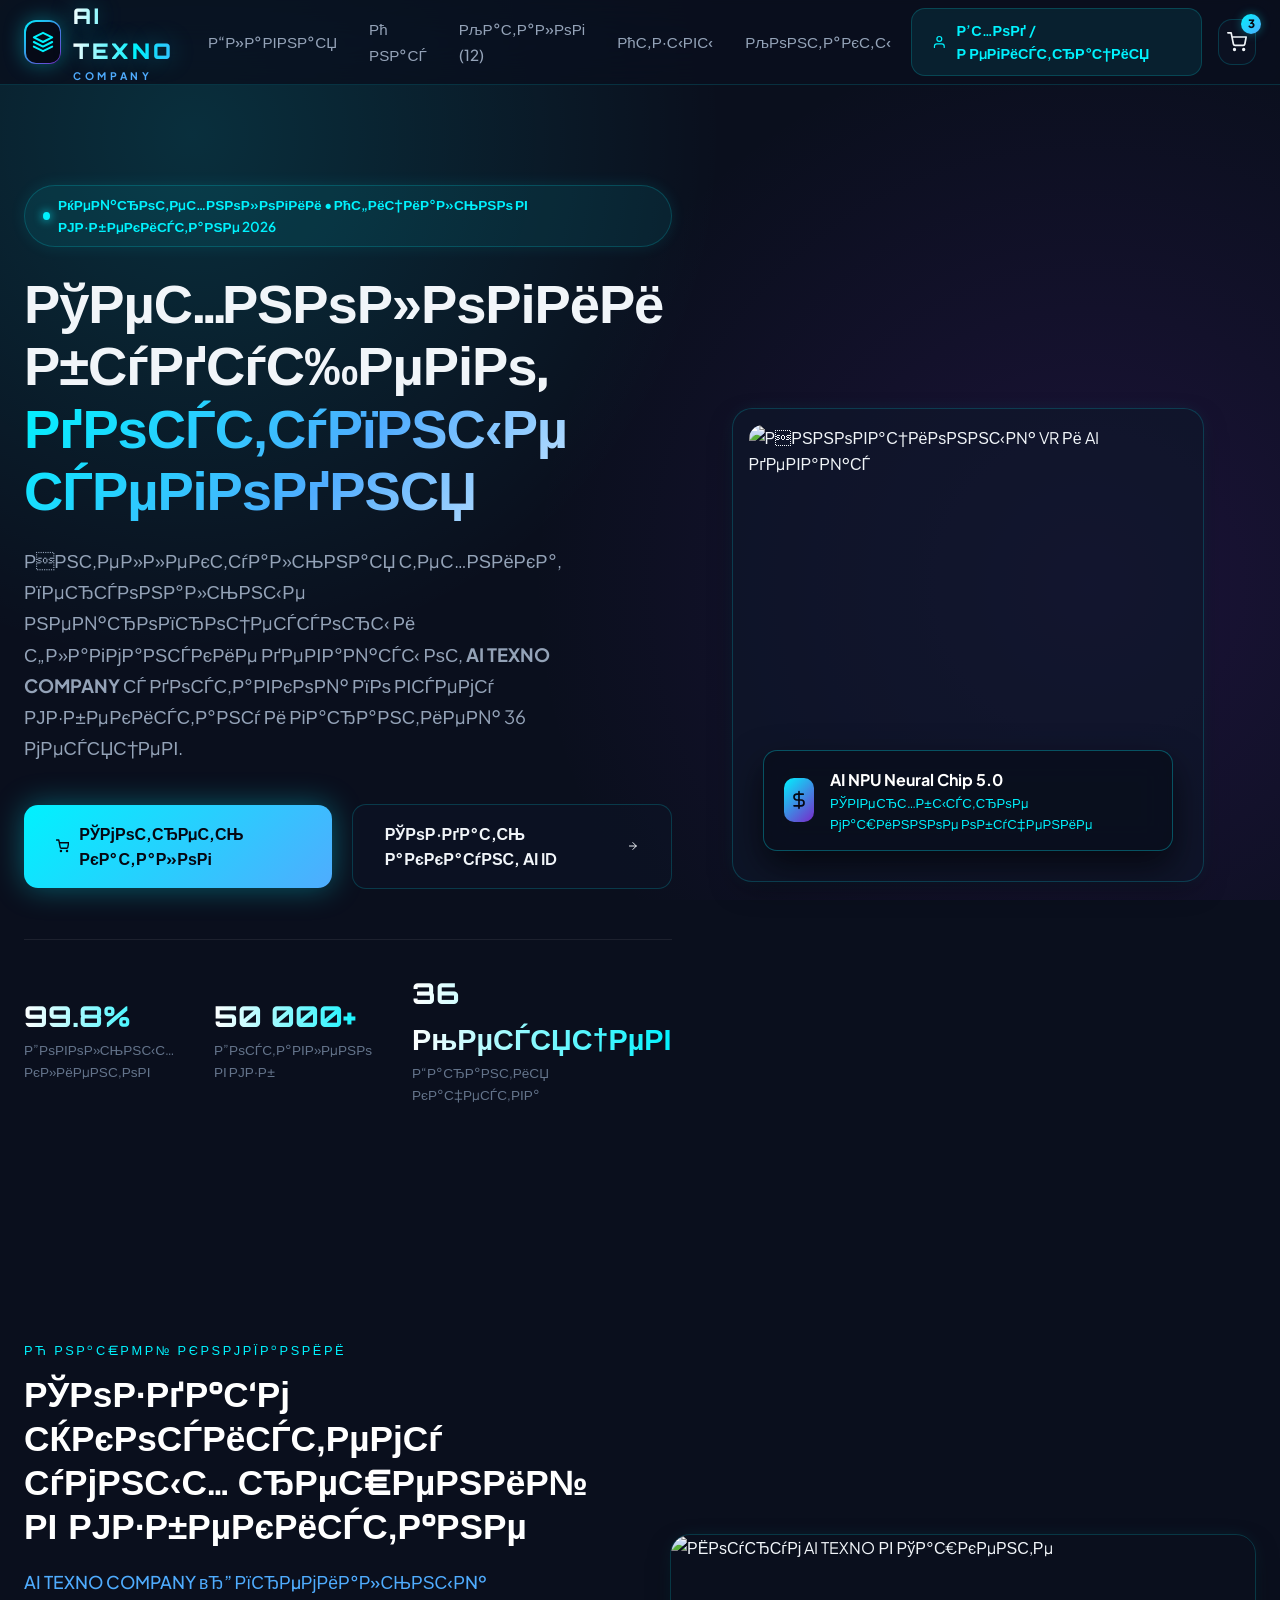
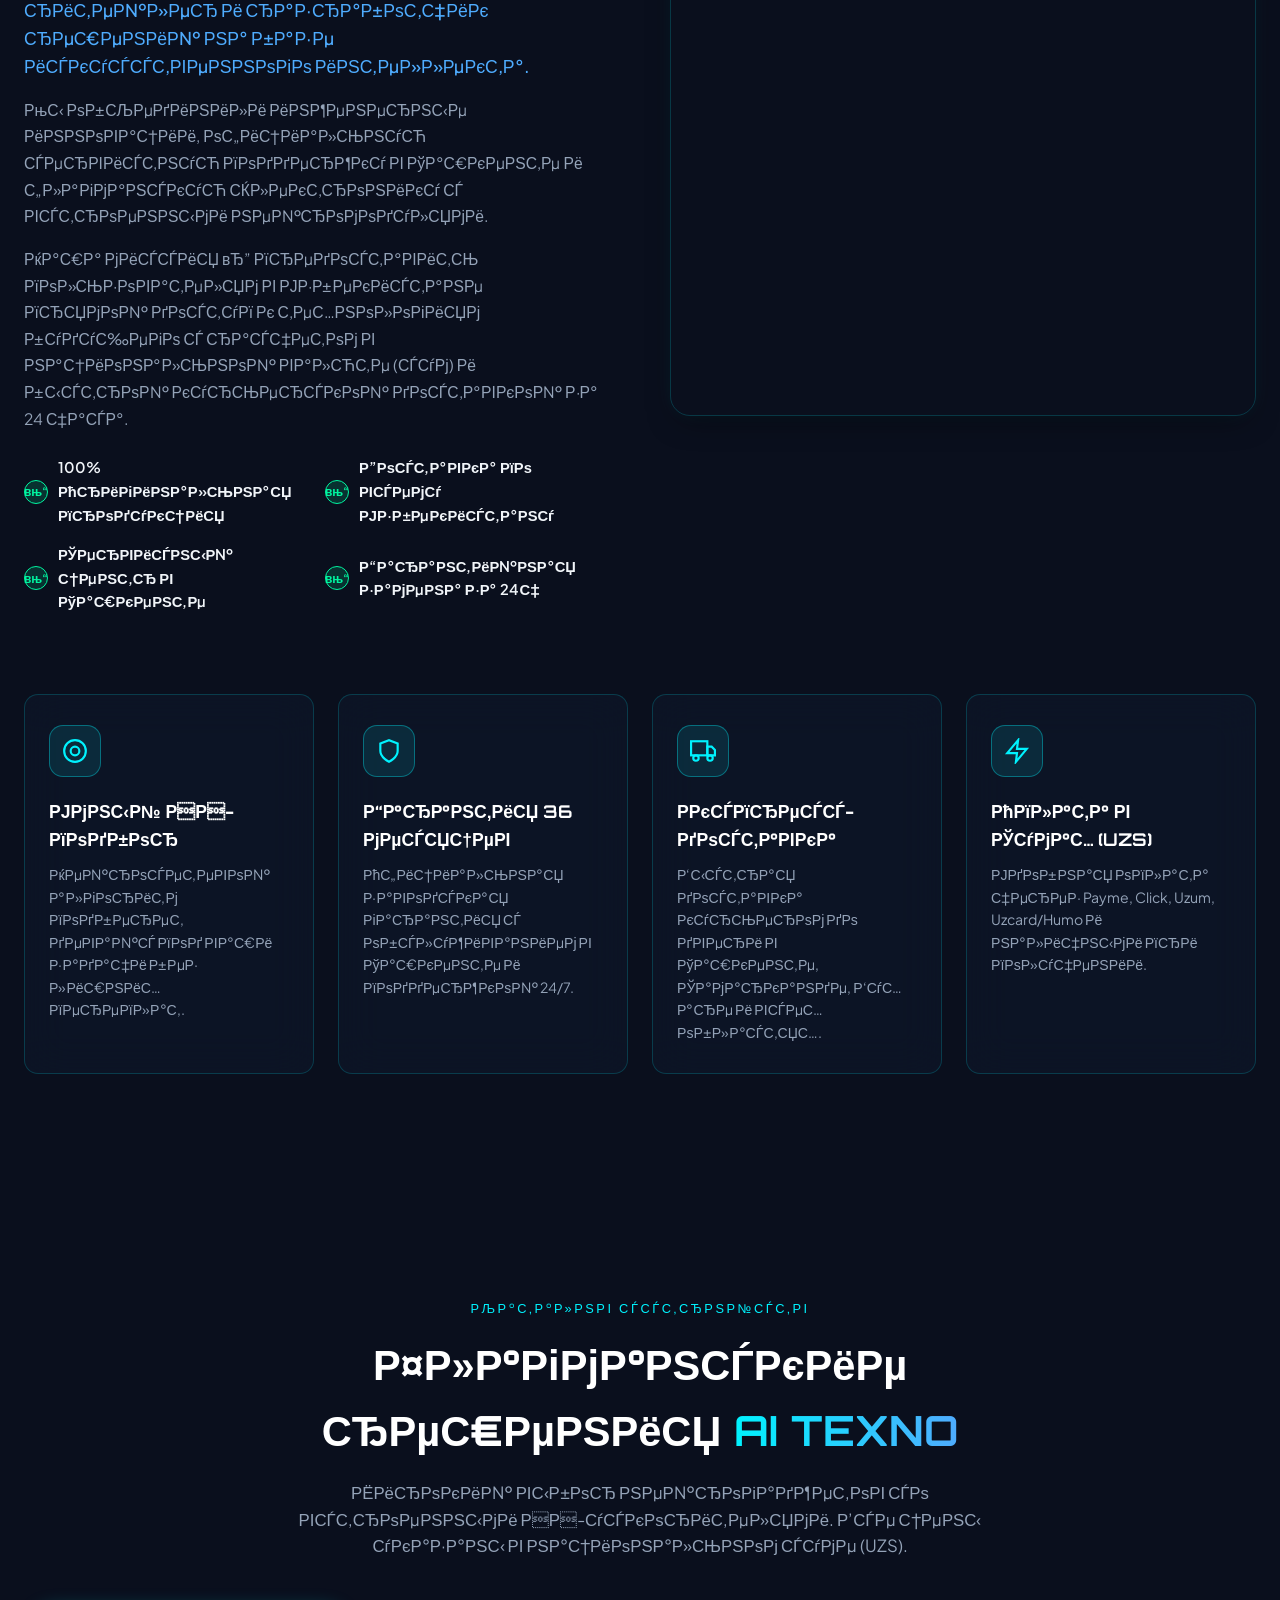
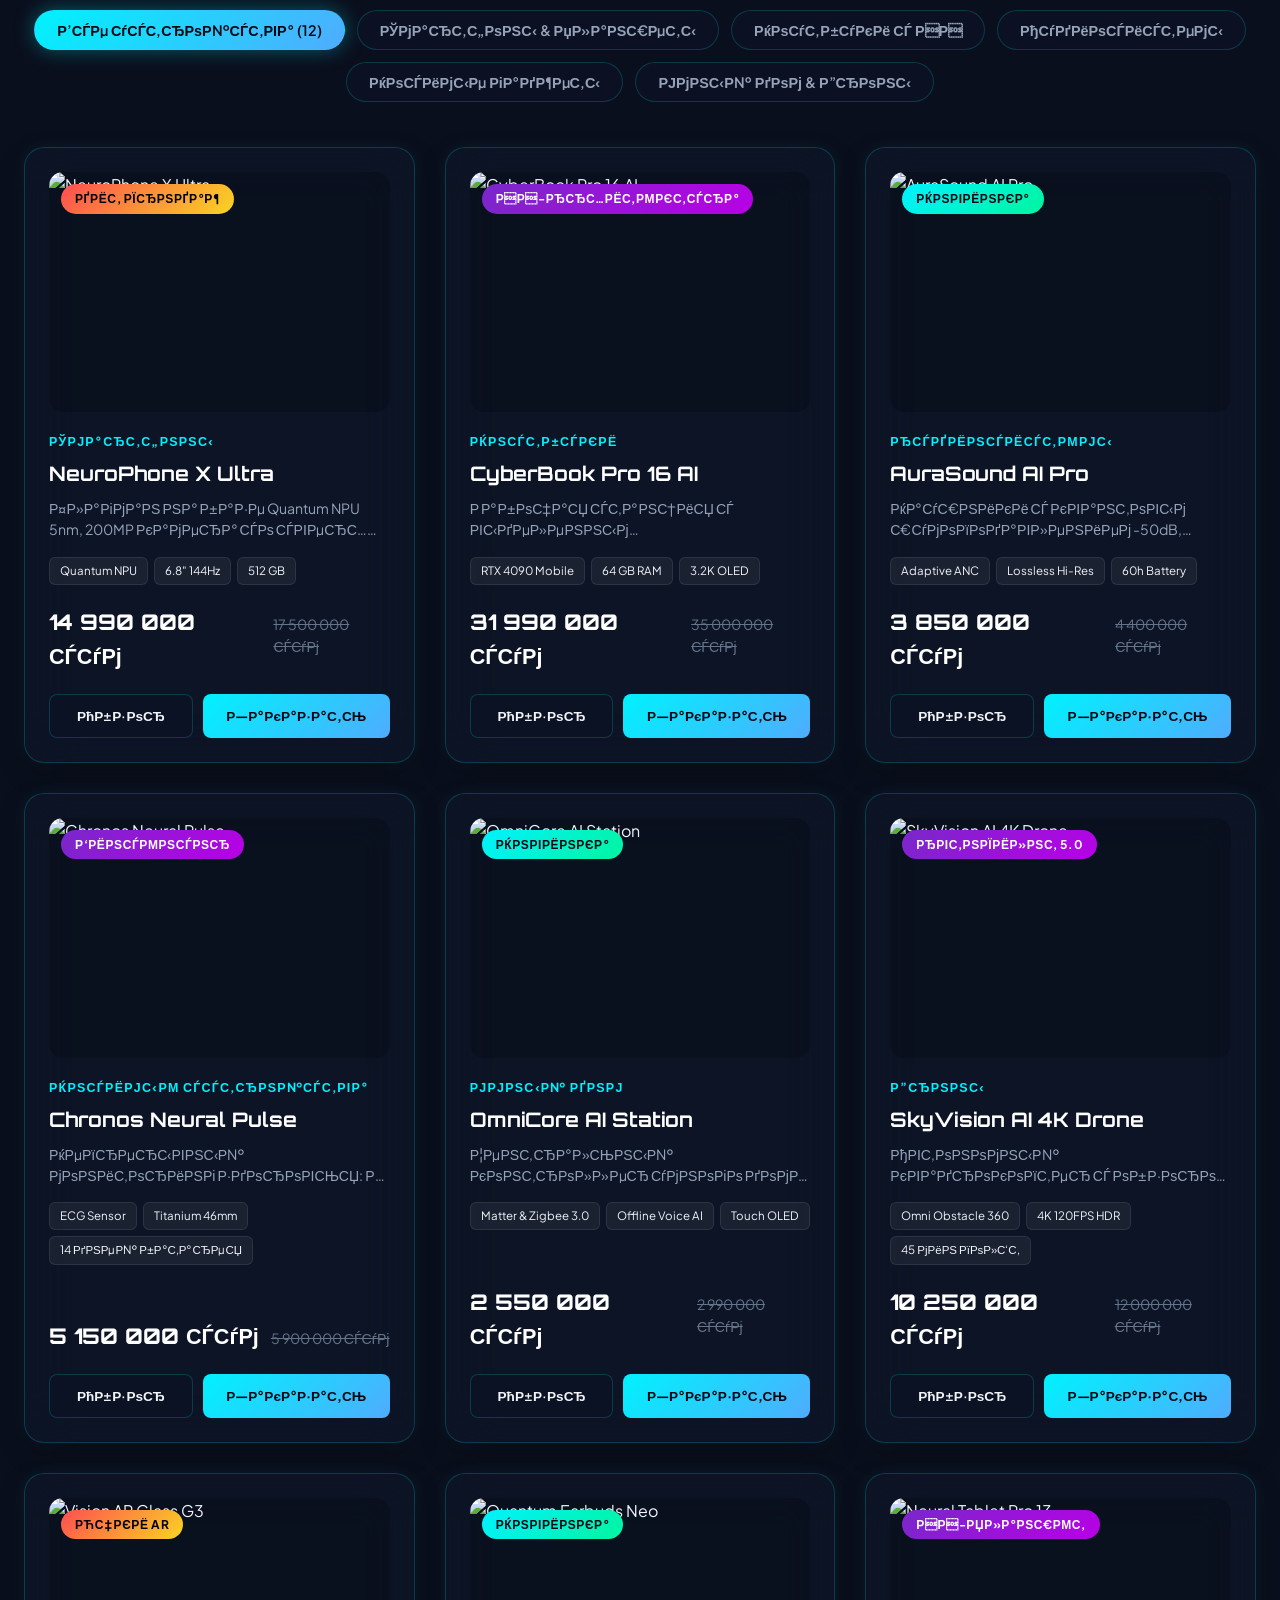
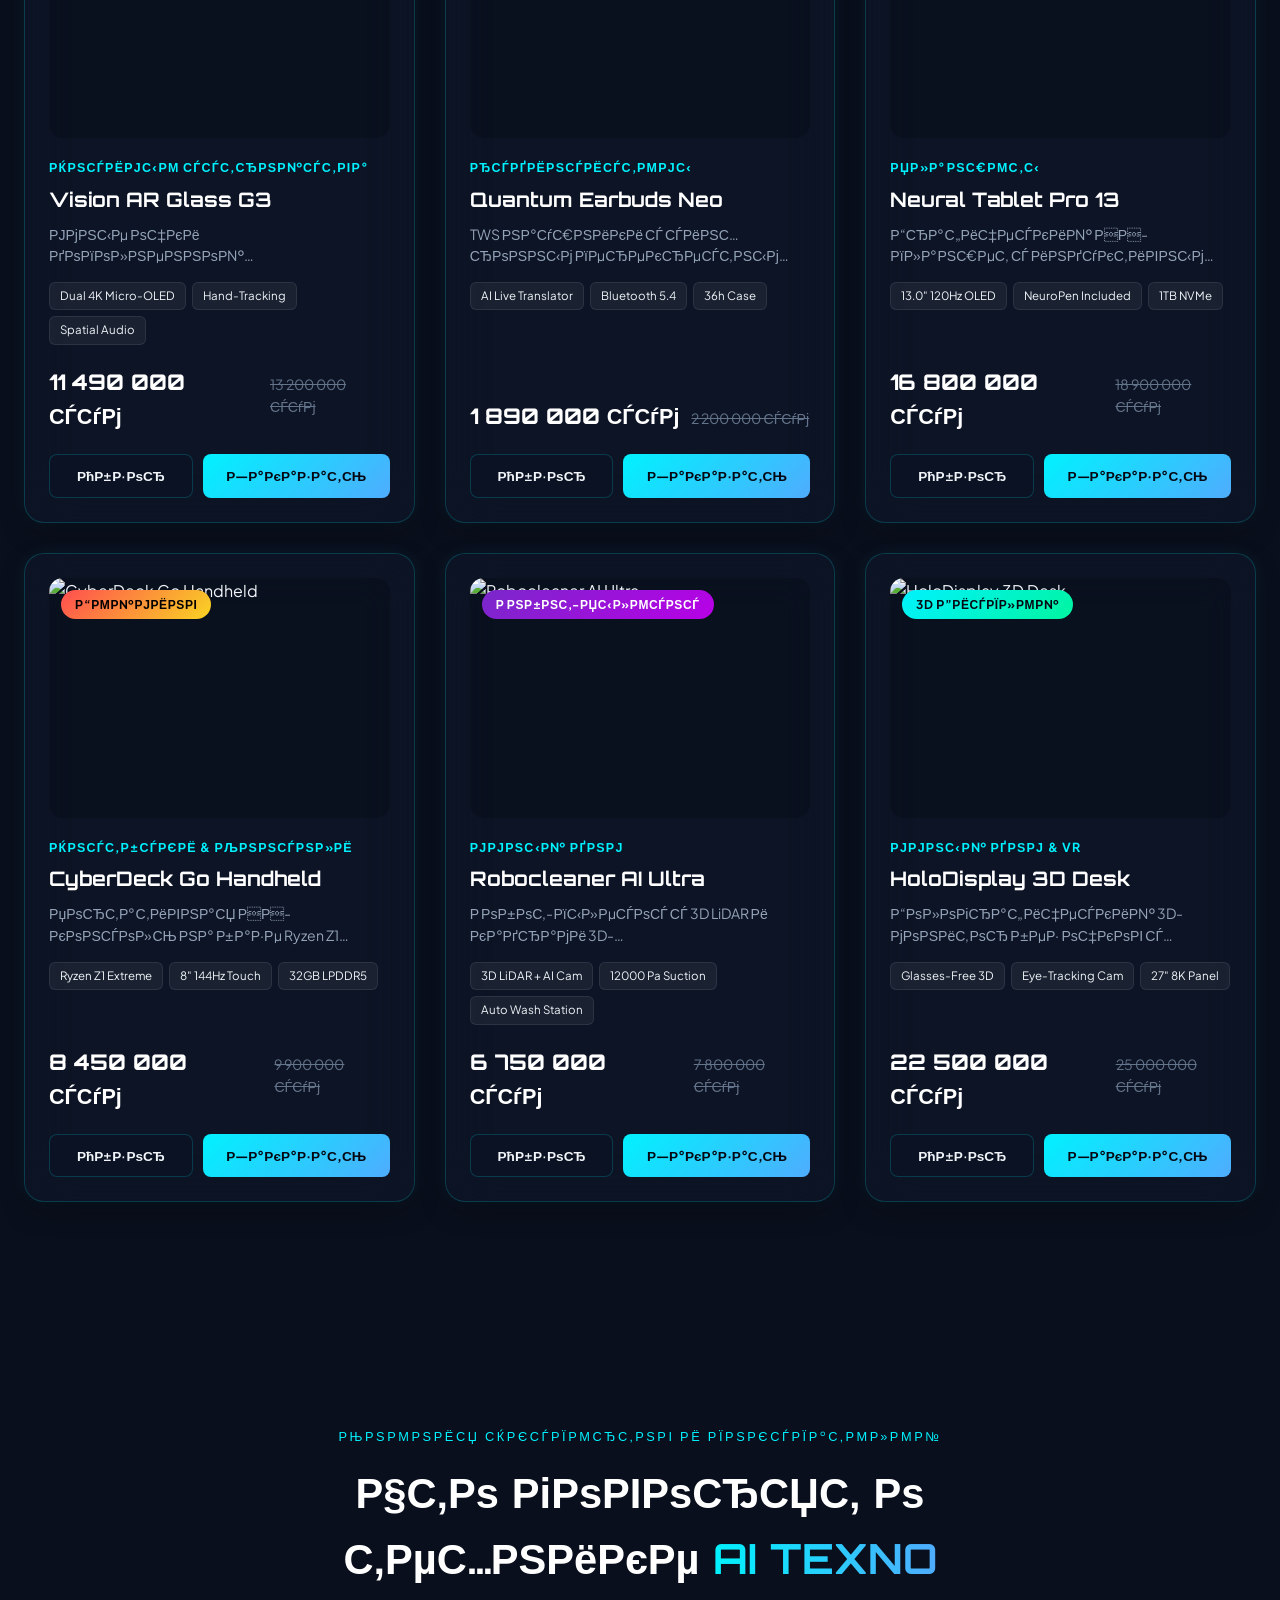
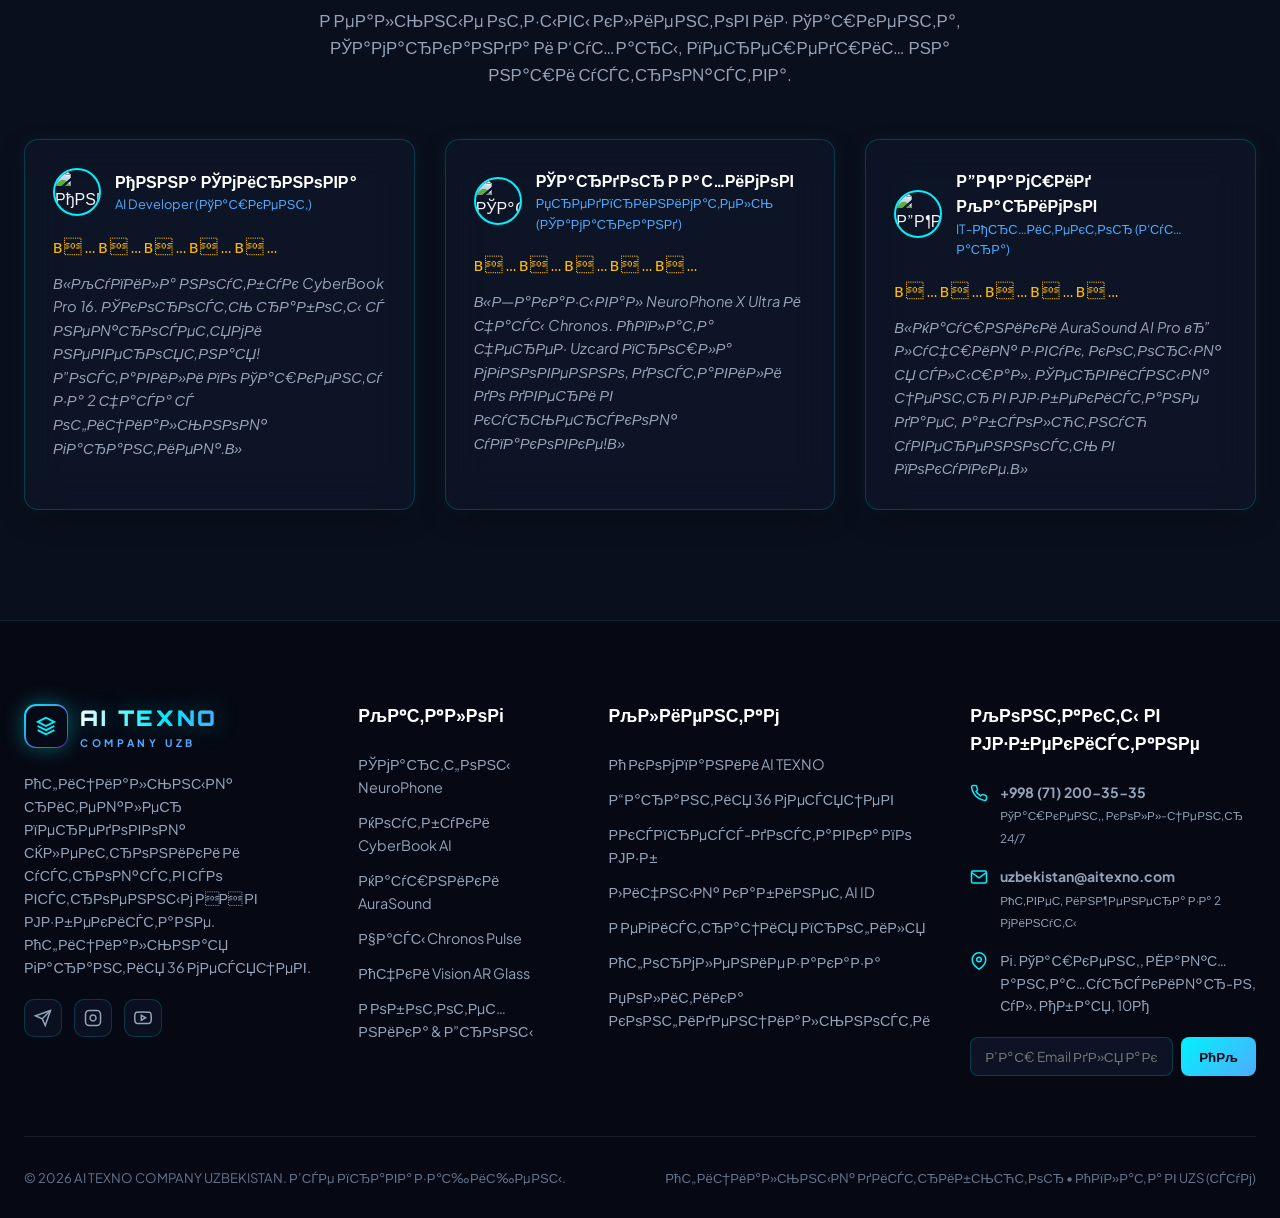
==== commit 209480fb: "ррр" ====
--- a/index.html
+++ b/index.html
@@ -1,10 +1,10 @@
-<!DOCTYPE html>
+﻿<!DOCTYPE html>
 <html lang="ru">
 <head>
   <meta charset="UTF-8">
   <meta name="viewport" content="width=device-width, initial-scale=1.0">
-  <title>AI TEXNO COMPANY — Интернет-магазин технологий будущего в Узбекистане</title>
-  <meta name="description" content="AI TEXNO COMPANY — премиальный интернет-магазин умной техники, нейрогаджетов и электроники нового поколения в Узбекистане с гарантией 36 месяцев.">
+  <title>AI TEXNO COMPANY вЂ” РРЅС‚РµСЂРЅРµС‚-РјР°РіР°Р·РёРЅ С‚РµС…РЅРѕР»РѕРіРёР№ Р±СѓРґСѓС‰РµРіРѕ РІ РЈР·Р±РµРєРёСЃС‚Р°РЅРµ</title>
+  <meta name="description" content="AI TEXNO COMPANY вЂ” РїСЂРµРјРёР°Р»СЊРЅС‹Р№ РёРЅС‚РµСЂРЅРµС‚-РјР°РіР°Р·РёРЅ СѓРјРЅРѕР№ С‚РµС…РЅРёРєРё, РЅРµР№СЂРѕРіР°РґР¶РµС‚РѕРІ Рё СЌР»РµРєС‚СЂРѕРЅРёРєРё РЅРѕРІРѕРіРѕ РїРѕРєРѕР»РµРЅРёСЏ РІ РЈР·Р±РµРєРёСЃС‚Р°РЅРµ СЃ РіР°СЂР°РЅС‚РёРµР№ 36 РјРµСЃСЏС†РµРІ.">
   
   <!-- Google Fonts: Orbitron & Plus Jakarta Sans -->
   <link rel="preconnect" href="https://fonts.googleapis.com">
@@ -44,11 +44,11 @@
       <!-- Desktop Navigation -->
       <nav class="desktop-nav">
         <ul class="nav-menu">
-          <li><a href="index.html" class="nav-link">Главная</a></li>
-          <li><a href="#about" class="nav-link">О нас</a></li>
-          <li><a href="#catalog" class="nav-link">Каталог (12)</a></li>
-          <li><a href="#reviews" class="nav-link">Отзывы</a></li>
-          <li><a href="#contacts" class="nav-link">Контакты</a></li>
+          <li><a href="index.html" class="nav-link">Р“Р»Р°РІРЅР°СЏ</a></li>
+          <li><a href="#about" class="nav-link">Рћ РЅР°СЃ</a></li>
+          <li><a href="#catalog" class="nav-link">РљР°С‚Р°Р»РѕРі (12)</a></li>
+          <li><a href="#reviews" class="nav-link">РћС‚Р·С‹РІС‹</a></li>
+          <li><a href="#contacts" class="nav-link">РљРѕРЅС‚Р°РєС‚С‹</a></li>
         </ul>
       </nav>
 
@@ -60,11 +60,11 @@
             <path d="M20 21v-2a4 4 0 0 0-4-4H8a4 4 0 0 0-4 4v2"></path>
             <circle cx="12" cy="7" r="4"></circle>
           </svg>
-          <span>Вход / Регистрация</span>
+          <span>Р’С…РѕРґ / Р РµРіРёСЃС‚СЂР°С†РёСЏ</span>
         </a>
 
         <!-- Direct Link to Order Placement Page -->
-        <a href="oformlenie.html" class="cart-btn" title="Корзина и Оформление заказа">
+        <a href="oformlenie.html" class="cart-btn" title="РљРѕСЂР·РёРЅР° Рё РћС„РѕСЂРјР»РµРЅРёРµ Р·Р°РєР°Р·Р°">
           <svg width="20" height="20" viewBox="0 0 24 24" fill="none" stroke="currentColor" stroke-width="2" stroke-linecap="round" stroke-linejoin="round">
             <circle cx="9" cy="21" r="1"></circle>
             <circle cx="20" cy="21" r="1"></circle>
@@ -74,7 +74,7 @@
         </a>
 
         <!-- Hamburger Label for Pure CSS Checkbox Toggle -->
-        <label for="mobile-menu-toggle" class="mobile-toggle-btn" aria-label="Открыть мобильное меню">
+        <label for="mobile-menu-toggle" class="mobile-toggle-btn" aria-label="РћС‚РєСЂС‹С‚СЊ РјРѕР±РёР»СЊРЅРѕРµ РјРµРЅСЋ">
           <span></span>
           <span></span>
           <span></span>
@@ -84,11 +84,11 @@
       <!-- Pure CSS Mobile Navigation Drawer -->
       <div class="mobile-nav-drawer">
         <ul class="mobile-nav-menu">
-          <li><a href="index.html" class="mobile-nav-link"><span>Главная</span> &rarr;</a></li>
-          <li><a href="#about" class="mobile-nav-link"><span>О нас</span> &rarr;</a></li>
-          <li><a href="#catalog" class="mobile-nav-link"><span>Каталог (12 товаров)</span> &rarr;</a></li>
-          <li><a href="#reviews" class="mobile-nav-link"><span>Отзывы клиентов</span> &rarr;</a></li>
-          <li><a href="#contacts" class="mobile-nav-link"><span>Контакты</span> &rarr;</a></li>
+          <li><a href="index.html" class="mobile-nav-link"><span>Р“Р»Р°РІРЅР°СЏ</span> &rarr;</a></li>
+          <li><a href="#about" class="mobile-nav-link"><span>Рћ РЅР°СЃ</span> &rarr;</a></li>
+          <li><a href="#catalog" class="mobile-nav-link"><span>РљР°С‚Р°Р»РѕРі (12 С‚РѕРІР°СЂРѕРІ)</span> &rarr;</a></li>
+          <li><a href="#reviews" class="mobile-nav-link"><span>РћС‚Р·С‹РІС‹ РєР»РёРµРЅС‚РѕРІ</span> &rarr;</a></li>
+          <li><a href="#contacts" class="mobile-nav-link"><span>РљРѕРЅС‚Р°РєС‚С‹</span> &rarr;</a></li>
         </ul>
 
         <div class="mobile-nav-actions">
@@ -97,17 +97,17 @@
               <path d="M20 21v-2a4 4 0 0 0-4-4H8a4 4 0 0 0-4 4v2"></path>
               <circle cx="12" cy="7" r="4"></circle>
             </svg>
-            Вход в профиль AI ID
+            Р’С…РѕРґ РІ РїСЂРѕС„РёР»СЊ AI ID
           </a>
           <a href="registration.html" class="btn btn-secondary" style="width:100%; justify-content:center;">
-            Регистрация нового профиля
+            Р РµРіРёСЃС‚СЂР°С†РёСЏ РЅРѕРІРѕРіРѕ РїСЂРѕС„РёР»СЏ
           </a>
           <a href="oformlenie.html" class="btn btn-primary" style="width:100%; justify-content:center; background:linear-gradient(135deg, var(--purple-accent), var(--magenta-accent)); color:#fff;">
             <svg width="18" height="18" viewBox="0 0 24 24" fill="none" stroke="currentColor" stroke-width="2">
               <circle cx="9" cy="21" r="1"></circle><circle cx="20" cy="21" r="1"></circle>
               <path d="M1 1h4l2.68 13.39a2 2 0 0 0 2 1.61h9.72a2 2 0 0 0 2-1.61L23 6H6"></path>
             </svg>
-            Оформить заказ (3 товара)
+            РћС„РѕСЂРјРёС‚СЊ Р·Р°РєР°Р· (3 С‚РѕРІР°СЂР°)
           </a>
         </div>
       </div>
@@ -115,15 +115,15 @@
     </div>
   </header>
 
-  <!-- PHONE CATEGORY BAR — auto-shown on mobile via CSS, hidden on desktop -->
+  <!-- PHONE CATEGORY BAR вЂ” auto-shown on mobile via CSS, hidden on desktop -->
   <div class="mobile-category-bar">
-    <a href="#catalog" class="mobile-category-chip active">🔥 Все (12)</a>
-    <a href="#catalog" class="mobile-category-chip">📱 Смартфоны</a>
-    <a href="#catalog" class="mobile-category-chip">💻 Ноутбуки</a>
-    <a href="#catalog" class="mobile-category-chip">🎧 Аудио</a>
-    <a href="#catalog" class="mobile-category-chip">⌚ Носимые</a>
-    <a href="#catalog" class="mobile-category-chip">🤖 Умный дом</a>
-    <a href="#reviews" class="mobile-category-chip">⭐ Отзывы</a>
+    <a href="#catalog" class="mobile-category-chip active">рџ”Ґ Р’СЃРµ (12)</a>
+    <a href="#catalog" class="mobile-category-chip">рџ“± РЎРјР°СЂС‚С„РѕРЅС‹</a>
+    <a href="#catalog" class="mobile-category-chip">рџ’» РќРѕСѓС‚Р±СѓРєРё</a>
+    <a href="#catalog" class="mobile-category-chip">рџЋ§ РђСѓРґРёРѕ</a>
+    <a href="#catalog" class="mobile-category-chip">вЊљ РќРѕСЃРёРјС‹Рµ</a>
+    <a href="#catalog" class="mobile-category-chip">рџ¤– РЈРјРЅС‹Р№ РґРѕРј</a>
+    <a href="#reviews" class="mobile-category-chip">в­ђ РћС‚Р·С‹РІС‹</a>
   </div>
 
   <!-- ==========================================================================
@@ -137,15 +137,15 @@
         <div class="hero-content scroll-reveal-left">
           <div class="hero-badge">
             <span class="hero-badge-dot"></span>
-            Нейротехнологии &bull; Официально в Узбекистане 2026
+            РќРµР№СЂРѕС‚РµС…РЅРѕР»РѕРіРёРё &bull; РћС„РёС†РёР°Р»СЊРЅРѕ РІ РЈР·Р±РµРєРёСЃС‚Р°РЅРµ 2026
           </div>
 
           <h1 class="hero-title">
-            Технологии будущего, <span>доступные сегодня</span>
+            РўРµС…РЅРѕР»РѕРіРёРё Р±СѓРґСѓС‰РµРіРѕ, <span>РґРѕСЃС‚СѓРїРЅС‹Рµ СЃРµРіРѕРґРЅСЏ</span>
           </h1>
 
           <p class="hero-subtitle">
-            Интеллектуальная техника, персональные нейропроцессоры и флагманские девайсы от <strong>AI TEXNO COMPANY</strong> с доставкой по всему Узбекистану и гарантией 36 месяцев.
+            РРЅС‚РµР»Р»РµРєС‚СѓР°Р»СЊРЅР°СЏ С‚РµС…РЅРёРєР°, РїРµСЂСЃРѕРЅР°Р»СЊРЅС‹Рµ РЅРµР№СЂРѕРїСЂРѕС†РµСЃСЃРѕСЂС‹ Рё С„Р»Р°РіРјР°РЅСЃРєРёРµ РґРµРІР°Р№СЃС‹ РѕС‚ <strong>AI TEXNO COMPANY</strong> СЃ РґРѕСЃС‚Р°РІРєРѕР№ РїРѕ РІСЃРµРјСѓ РЈР·Р±РµРєРёСЃС‚Р°РЅСѓ Рё РіР°СЂР°РЅС‚РёРµР№ 36 РјРµСЃСЏС†РµРІ.
           </p>
 
           <div class="hero-cta-group">
@@ -155,11 +155,11 @@
                 <circle cx="20" cy="21" r="1"></circle>
                 <path d="M1 1h4l2.68 13.39a2 2 0 0 0 2 1.61h9.72a2 2 0 0 0 2-1.61L23 6H6"></path>
               </svg>
-              Смотреть каталог
+              РЎРјРѕС‚СЂРµС‚СЊ РєР°С‚Р°Р»РѕРі
             </a>
             
             <a href="registration.html" class="btn btn-secondary">
-              Создать аккаунт AI ID
+              РЎРѕР·РґР°С‚СЊ Р°РєРєР°СѓРЅС‚ AI ID
               <svg width="16" height="16" viewBox="0 0 24 24" fill="none" stroke="currentColor" stroke-width="2" stroke-linecap="round" stroke-linejoin="round">
                 <line x1="5" y1="12" x2="19" y2="12"></line>
                 <polyline points="12 5 19 12 12 19"></polyline>
@@ -171,15 +171,15 @@
           <div class="hero-stats scroll-reveal-scale">
             <div class="stat-item">
               <span class="stat-number">99.8%</span>
-              <span class="stat-label">Довольных клиентов</span>
+              <span class="stat-label">Р”РѕРІРѕР»СЊРЅС‹С… РєР»РёРµРЅС‚РѕРІ</span>
             </div>
             <div class="stat-item">
               <span class="stat-number">50 000+</span>
-              <span class="stat-label">Доставлено в Узб</span>
+              <span class="stat-label">Р”РѕСЃС‚Р°РІР»РµРЅРѕ РІ РЈР·Р±</span>
             </div>
             <div class="stat-item">
-              <span class="stat-number">36 Месяцев</span>
-              <span class="stat-label">Гарантия качества</span>
+              <span class="stat-number">36 РњРµСЃСЏС†РµРІ</span>
+              <span class="stat-label">Р“Р°СЂР°РЅС‚РёСЏ РєР°С‡РµСЃС‚РІР°</span>
             </div>
           </div>
         </div>
@@ -187,7 +187,7 @@
         <!-- Right Column -->
         <div class="hero-visual-wrapper scroll-reveal-right">
           <div class="hero-visual-card">
-            <img src="https://images.unsplash.com/photo-1593508512255-86ab42a8e620?auto=format&fit=crop&w=1000&q=80" alt="Инновационный VR и AI девайс" class="hero-main-img">
+            <img loading="lazy" decoding="async" src="https://images.unsplash.com/photo-1593508512255-86ab42a8e620?auto=format&fit=crop&w=1000&q=80" alt="РРЅРЅРѕРІР°С†РёРѕРЅРЅС‹Р№ VR Рё AI РґРµРІР°Р№СЃ" class="hero-main-img">
             
             <div class="hero-floating-tag">
               <div class="floating-icon">
@@ -197,7 +197,7 @@
               </div>
               <div>
                 <div class="floating-title">AI NPU Neural Chip 5.0</div>
-                <div class="floating-subtitle">Сверхбыстрое машинное обучение</div>
+                <div class="floating-subtitle">РЎРІРµСЂС…Р±С‹СЃС‚СЂРѕРµ РјР°С€РёРЅРЅРѕРµ РѕР±СѓС‡РµРЅРёРµ</div>
               </div>
             </div>
           </div>
@@ -215,28 +215,28 @@
       
       <div class="about-grid">
         <div class="about-text-content scroll-reveal-left">
-          <span class="section-tag">О нашей компании</span>
-          <h3>Создаём экосистему умных решений в Узбекистане</h3>
+          <span class="section-tag">Рћ РЅР°С€РµР№ РєРѕРјРїР°РЅРёРё</span>
+          <h3>РЎРѕР·РґР°С‘Рј СЌРєРѕСЃРёСЃС‚РµРјСѓ СѓРјРЅС‹С… СЂРµС€РµРЅРёР№ РІ РЈР·Р±РµРєРёСЃС‚Р°РЅРµ</h3>
           <p class="about-lead">
-            AI TEXNO COMPANY — премиальный ритейлер и разработчик решений на базе искусственного интеллекта.
+            AI TEXNO COMPANY вЂ” РїСЂРµРјРёР°Р»СЊРЅС‹Р№ СЂРёС‚РµР№Р»РµСЂ Рё СЂР°Р·СЂР°Р±РѕС‚С‡РёРє СЂРµС€РµРЅРёР№ РЅР° Р±Р°Р·Рµ РёСЃРєСѓСЃСЃС‚РІРµРЅРЅРѕРіРѕ РёРЅС‚РµР»Р»РµРєС‚Р°.
           </p>
           <p class="about-paragraph">
-            Мы объединили инженерные инновации, официальную сервистную поддержку в Ташкенте и флагманскую электронику с встроенными нейромодулями.
+            РњС‹ РѕР±СЉРµРґРёРЅРёР»Рё РёРЅР¶РµРЅРµСЂРЅС‹Рµ РёРЅРЅРѕРІР°С†РёРё, РѕС„РёС†РёР°Р»СЊРЅСѓСЋ СЃРµСЂРІРёСЃС‚РЅСѓСЋ РїРѕРґРґРµСЂР¶РєСѓ РІ РўР°С€РєРµРЅС‚Рµ Рё С„Р»Р°РіРјР°РЅСЃРєСѓСЋ СЌР»РµРєС‚СЂРѕРЅРёРєСѓ СЃ РІСЃС‚СЂРѕРµРЅРЅС‹РјРё РЅРµР№СЂРѕРјРѕРґСѓР»СЏРјРё.
           </p>
           <p class="about-paragraph">
-            Наша миссия — предоставить пользователям в Узбекистане прямой доступ к технологиям будущего с расчетом в национальной валюте (сум) и быстрой курьерской доставкой за 24 часа.
+            РќР°С€Р° РјРёСЃСЃРёСЏ вЂ” РїСЂРµРґРѕСЃС‚Р°РІРёС‚СЊ РїРѕР»СЊР·РѕРІР°С‚РµР»СЏРј РІ РЈР·Р±РµРєРёСЃС‚Р°РЅРµ РїСЂСЏРјРѕР№ РґРѕСЃС‚СѓРї Рє С‚РµС…РЅРѕР»РѕРіРёСЏРј Р±СѓРґСѓС‰РµРіРѕ СЃ СЂР°СЃС‡РµС‚РѕРј РІ РЅР°С†РёРѕРЅР°Р»СЊРЅРѕР№ РІР°Р»СЋС‚Рµ (СЃСѓРј) Рё Р±С‹СЃС‚СЂРѕР№ РєСѓСЂСЊРµСЂСЃРєРѕР№ РґРѕСЃС‚Р°РІРєРѕР№ Р·Р° 24 С‡Р°СЃР°.
           </p>
 
           <div class="about-checklist">
-            <div class="check-item"><span class="check-icon">✓</span> 100% Оригинальная продукция</div>
-            <div class="check-item"><span class="check-icon">✓</span> Доставка по всему Узбекистану</div>
-            <div class="check-item"><span class="check-icon">✓</span> Сервисный центр в Ташкенте</div>
-            <div class="check-item"><span class="check-icon">✓</span> Гарантийная замена за 24ч</div>
+            <div class="check-item"><span class="check-icon">вњ“</span> 100% РћСЂРёРіРёРЅР°Р»СЊРЅР°СЏ РїСЂРѕРґСѓРєС†РёСЏ</div>
+            <div class="check-item"><span class="check-icon">вњ“</span> Р”РѕСЃС‚Р°РІРєР° РїРѕ РІСЃРµРјСѓ РЈР·Р±РµРєРёСЃС‚Р°РЅСѓ</div>
+            <div class="check-item"><span class="check-icon">вњ“</span> РЎРµСЂРІРёСЃРЅС‹Р№ С†РµРЅС‚СЂ РІ РўР°С€РєРµРЅС‚Рµ</div>
+            <div class="check-item"><span class="check-icon">вњ“</span> Р“Р°СЂР°РЅС‚РёР№РЅР°СЏ Р·Р°РјРµРЅР° Р·Р° 24С‡</div>
           </div>
         </div>
 
         <div class="about-img-frame scroll-reveal-right">
-          <img src="https://images.unsplash.com/photo-1531297484001-80022131f5a1?auto=format&fit=crop&w=900&q=80" alt="Шоурум AI TEXNO в Ташкенте" class="about-img">
+          <img loading="lazy" decoding="async" src="https://images.unsplash.com/photo-1531297484001-80022131f5a1?auto=format&fit=crop&w=900&q=80" alt="РЁРѕСѓСЂСѓРј AI TEXNO РІ РўР°С€РєРµРЅС‚Рµ" class="about-img">
         </div>
       </div>
 
@@ -247,32 +247,32 @@
           <div class="feature-icon-box">
             <svg width="26" height="26" viewBox="0 0 24 24" fill="none" stroke="currentColor" stroke-width="2"><path d="M12 2a10 10 0 1 0 10 10A10 10 0 0 0 12 2zm0 14a4 4 0 1 1 4-4 4 4 0 0 1-4 4z"/></svg>
           </div>
-          <h4 class="feature-title">Умный ИИ-подбор</h4>
-          <p class="feature-desc">Нейросетевой алгоритм подберет девайс под ваши задачи без лишних переплат.</p>
+          <h4 class="feature-title">РЈРјРЅС‹Р№ РР-РїРѕРґР±РѕСЂ</h4>
+          <p class="feature-desc">РќРµР№СЂРѕСЃРµС‚РµРІРѕР№ Р°Р»РіРѕСЂРёС‚Рј РїРѕРґР±РµСЂРµС‚ РґРµРІР°Р№СЃ РїРѕРґ РІР°С€Рё Р·Р°РґР°С‡Рё Р±РµР· Р»РёС€РЅРёС… РїРµСЂРµРїР»Р°С‚.</p>
         </div>
 
         <div class="feature-card scroll-reveal">
           <div class="feature-icon-box">
             <svg width="26" height="26" viewBox="0 0 24 24" fill="none" stroke="currentColor" stroke-width="2"><path d="M12 22s8-4 8-10V5l-8-3-8 3v7c0 6 8 10 8 10z"/></svg>
           </div>
-          <h4 class="feature-title">Гарантия 36 месяцев</h4>
-          <p class="feature-desc">Официальная заводская гарантия с обслуживанием в Ташкенте и поддержкой 24/7.</p>
+          <h4 class="feature-title">Р“Р°СЂР°РЅС‚РёСЏ 36 РјРµСЃСЏС†РµРІ</h4>
+          <p class="feature-desc">РћС„РёС†РёР°Р»СЊРЅР°СЏ Р·Р°РІРѕРґСЃРєР°СЏ РіР°СЂР°РЅС‚РёСЏ СЃ РѕР±СЃР»СѓР¶РёРІР°РЅРёРµРј РІ РўР°С€РєРµРЅС‚Рµ Рё РїРѕРґРґРµСЂР¶РєРѕР№ 24/7.</p>
         </div>
 
         <div class="feature-card scroll-reveal">
           <div class="feature-icon-box">
             <svg width="26" height="26" viewBox="0 0 24 24" fill="none" stroke="currentColor" stroke-width="2"><rect x="1" y="3" width="15" height="13"/><polygon points="16 8 20 8 23 11 23 16 16 16 16 8"/><circle cx="5.5" cy="18.5" r="2.5"/><circle cx="18.5" cy="18.5" r="2.5"/></svg>
           </div>
-          <h4 class="feature-title">Экспресс-доставка</h4>
-          <p class="feature-desc">Быстрая доставка курьером до двери в Ташкенте, Самарканде, Бухаре и всех областях.</p>
+          <h4 class="feature-title">Р­РєСЃРїСЂРµСЃСЃ-РґРѕСЃС‚Р°РІРєР°</h4>
+          <p class="feature-desc">Р‘С‹СЃС‚СЂР°СЏ РґРѕСЃС‚Р°РІРєР° РєСѓСЂСЊРµСЂРѕРј РґРѕ РґРІРµСЂРё РІ РўР°С€РєРµРЅС‚Рµ, РЎР°РјР°СЂРєР°РЅРґРµ, Р‘СѓС…Р°СЂРµ Рё РІСЃРµС… РѕР±Р»Р°СЃС‚СЏС….</p>
         </div>
 
         <div class="feature-card scroll-reveal">
           <div class="feature-icon-box">
             <svg width="26" height="26" viewBox="0 0 24 24" fill="none" stroke="currentColor" stroke-width="2"><polygon points="13 2 3 14 12 14 11 22 21 10 12 10 13 2"/></svg>
           </div>
-          <h4 class="feature-title">Оплата в Сумах (UZS)</h4>
-          <p class="feature-desc">Удобная оплата через Payme, Click, Uzum, Uzcard/Humo и наличными при получении.</p>
+          <h4 class="feature-title">РћРїР»Р°С‚Р° РІ РЎСѓРјР°С… (UZS)</h4>
+          <p class="feature-desc">РЈРґРѕР±РЅР°СЏ РѕРїР»Р°С‚Р° С‡РµСЂРµР· Payme, Click, Uzum, Uzcard/Humo Рё РЅР°Р»РёС‡РЅС‹РјРё РїСЂРё РїРѕР»СѓС‡РµРЅРёРё.</p>
         </div>
 
       </div>
@@ -288,19 +288,19 @@
       
       <!-- Section Header -->
       <div class="section-header scroll-reveal">
-        <span class="section-tag">Каталог устройств</span>
-        <h2 class="section-title">Флагманские решения <span>AI TEXNO</span></h2>
-        <p class="section-desc">Широкий выбор нейрогаджетов со встроенными ИИ-ускорителями. Все цены указаны в национальном суме (UZS).</p>
+        <span class="section-tag">РљР°С‚Р°Р»РѕРі СѓСЃС‚СЂРѕР№СЃС‚РІ</span>
+        <h2 class="section-title">Р¤Р»Р°РіРјР°РЅСЃРєРёРµ СЂРµС€РµРЅРёСЏ <span>AI TEXNO</span></h2>
+        <p class="section-desc">РЁРёСЂРѕРєРёР№ РІС‹Р±РѕСЂ РЅРµР№СЂРѕРіР°РґР¶РµС‚РѕРІ СЃРѕ РІСЃС‚СЂРѕРµРЅРЅС‹РјРё РР-СѓСЃРєРѕСЂРёС‚РµР»СЏРјРё. Р’СЃРµ С†РµРЅС‹ СѓРєР°Р·Р°РЅС‹ РІ РЅР°С†РёРѕРЅР°Р»СЊРЅРѕРј СЃСѓРјРµ (UZS).</p>
       </div>
 
       <!-- Filter Tabs -->
       <div class="catalog-filters scroll-reveal-scale">
-        <button class="filter-btn active">Все устройства (12)</button>
-        <button class="filter-btn">Смартфоны &amp; Планшеты</button>
-        <button class="filter-btn">Ноутбуки с ИИ</button>
-        <button class="filter-btn">Аудиосистемы</button>
-        <button class="filter-btn">Носимые гаджеты</button>
-        <button class="filter-btn">Умный дом &amp; Дроны</button>
+        <button class="filter-btn active">Р’СЃРµ СѓСЃС‚СЂРѕР№СЃС‚РІР° (12)</button>
+        <button class="filter-btn">РЎРјР°СЂС‚С„РѕРЅС‹ &amp; РџР»Р°РЅС€РµС‚С‹</button>
+        <button class="filter-btn">РќРѕСѓС‚Р±СѓРєРё СЃ РР</button>
+        <button class="filter-btn">РђСѓРґРёРѕСЃРёСЃС‚РµРјС‹</button>
+        <button class="filter-btn">РќРѕСЃРёРјС‹Рµ РіР°РґР¶РµС‚С‹</button>
+        <button class="filter-btn">РЈРјРЅС‹Р№ РґРѕРј &amp; Р”СЂРѕРЅС‹</button>
       </div>
 
       <!-- 12-Product Grid -->
@@ -308,13 +308,13 @@
         
         <!-- Product 1 -->
         <div class="product-card">
-          <span class="product-badge badge-hot">Хит продаж</span>
+          <span class="product-badge badge-hot">РҐРёС‚ РїСЂРѕРґР°Р¶</span>
           <div class="product-img-box">
-            <img src="https://images.unsplash.com/photo-1592750475338-74b7b21085ab?auto=format&fit=crop&w=800&q=80" alt="NeuroPhone X Ultra" class="product-img">
-          </div>
-          <div class="product-category">Смартфоны</div>
+            <img loading="lazy" decoding="async" src="https://images.unsplash.com/photo-1592750475338-74b7b21085ab?auto=format&fit=crop&w=800&q=80" alt="NeuroPhone X Ultra" class="product-img">
+          </div>
+          <div class="product-category">РЎРјР°СЂС‚С„РѕРЅС‹</div>
           <h3 class="product-title">NeuroPhone X Ultra</h3>
-          <p class="product-desc">Флагман на базе Quantum NPU 5nm, 200MP камера со сверхточным ночным ИИ-видением.</p>
+          <p class="product-desc">Р¤Р»Р°РіРјР°РЅ РЅР° Р±Р°Р·Рµ Quantum NPU 5nm, 200MP РєР°РјРµСЂР° СЃРѕ СЃРІРµСЂС…С‚РѕС‡РЅС‹Рј РЅРѕС‡РЅС‹Рј РР-РІРёРґРµРЅРёРµРј.</p>
           
           <div class="product-tags">
             <span class="tag-pill">Quantum NPU</span>
@@ -323,25 +323,25 @@
           </div>
 
           <div class="product-price-row">
-            <span class="current-price">14 990 000 сум</span>
-            <span class="old-price">17 500 000 сум</span>
+            <span class="current-price">14 990 000 СЃСѓРј</span>
+            <span class="old-price">17 500 000 СЃСѓРј</span>
           </div>
 
           <div class="product-actions">
-            <a href="#quickview-1" class="btn-quickview">Обзор</a>
-            <a href="oformlenie.html" class="btn-addcart">Заказать</a>
+            <a href="#quickview-1" class="btn-quickview">РћР±Р·РѕСЂ</a>
+            <a href="oformlenie.html" class="btn-addcart">Р—Р°РєР°Р·Р°С‚СЊ</a>
           </div>
         </div>
 
         <!-- Product 2 -->
         <div class="product-card">
-          <span class="product-badge badge-ai">ИИ-Архитектура</span>
+          <span class="product-badge badge-ai">РР-РђСЂС…РёС‚РµРєС‚СѓСЂР°</span>
           <div class="product-img-box">
-            <img src="https://images.unsplash.com/photo-1517336714731-489689fd1ca8?auto=format&fit=crop&w=800&q=80" alt="CyberBook Pro 16 AI" class="product-img">
-          </div>
-          <div class="product-category">Ноутбуки</div>
+            <img loading="lazy" decoding="async" src="https://images.unsplash.com/photo-1517336714731-489689fd1ca8?auto=format&fit=crop&w=800&q=80" alt="CyberBook Pro 16 AI" class="product-img">
+          </div>
+          <div class="product-category">РќРѕСѓС‚Р±СѓРєРё</div>
           <h3 class="product-title">CyberBook Pro 16 AI</h3>
-          <p class="product-desc">Рабочая станция с выделенным ускорителем для локальных нейросетей, 64GB RAM и титановым корпусом.</p>
+          <p class="product-desc">Р Р°Р±РѕС‡Р°СЏ СЃС‚Р°РЅС†РёСЏ СЃ РІС‹РґРµР»РµРЅРЅС‹Рј СѓСЃРєРѕСЂРёС‚РµР»РµРј РґР»СЏ Р»РѕРєР°Р»СЊРЅС‹С… РЅРµР№СЂРѕСЃРµС‚РµР№, 64GB RAM Рё С‚РёС‚Р°РЅРѕРІС‹Рј РєРѕСЂРїСѓСЃРѕРј.</p>
           
           <div class="product-tags">
             <span class="tag-pill">RTX 4090 Mobile</span>
@@ -350,25 +350,25 @@
           </div>
 
           <div class="product-price-row">
-            <span class="current-price">31 990 000 сум</span>
-            <span class="old-price">35 000 000 сум</span>
+            <span class="current-price">31 990 000 СЃСѓРј</span>
+            <span class="old-price">35 000 000 СЃСѓРј</span>
           </div>
 
           <div class="product-actions">
-            <a href="#quickview-2" class="btn-quickview">Обзор</a>
-            <a href="oformlenie.html" class="btn-addcart">Заказать</a>
+            <a href="#quickview-2" class="btn-quickview">РћР±Р·РѕСЂ</a>
+            <a href="oformlenie.html" class="btn-addcart">Р—Р°РєР°Р·Р°С‚СЊ</a>
           </div>
         </div>
 
         <!-- Product 3 -->
         <div class="product-card">
-          <span class="product-badge badge-new">Новинка</span>
+          <span class="product-badge badge-new">РќРѕРІРёРЅРєР°</span>
           <div class="product-img-box">
-            <img src="https://images.unsplash.com/photo-1505740420928-5e560c06d30e?auto=format&fit=crop&w=800&q=80" alt="AuraSound AI Pro" class="product-img">
-          </div>
-          <div class="product-category">Аудиосистемы</div>
+            <img loading="lazy" decoding="async" src="https://images.unsplash.com/photo-1505740420928-5e560c06d30e?auto=format&fit=crop&w=800&q=80" alt="AuraSound AI Pro" class="product-img">
+          </div>
+          <div class="product-category">РђСѓРґРёРѕСЃРёСЃС‚РµРјС‹</div>
           <h3 class="product-title">AuraSound AI Pro</h3>
-          <p class="product-desc">Наушники с квантовым шумоподавлением -50dB, пространственным 3D-звуком и 60ч работы.</p>
+          <p class="product-desc">РќР°СѓС€РЅРёРєРё СЃ РєРІР°РЅС‚РѕРІС‹Рј С€СѓРјРѕРїРѕРґР°РІР»РµРЅРёРµРј -50dB, РїСЂРѕСЃС‚СЂР°РЅСЃС‚РІРµРЅРЅС‹Рј 3D-Р·РІСѓРєРѕРј Рё 60С‡ СЂР°Р±РѕС‚С‹.</p>
           
           <div class="product-tags">
             <span class="tag-pill">Adaptive ANC</span>
@@ -377,52 +377,52 @@
           </div>
 
           <div class="product-price-row">
-            <span class="current-price">3 850 000 сум</span>
-            <span class="old-price">4 400 000 сум</span>
+            <span class="current-price">3 850 000 СЃСѓРј</span>
+            <span class="old-price">4 400 000 СЃСѓРј</span>
           </div>
 
           <div class="product-actions">
-            <a href="#quickview-3" class="btn-quickview">Обзор</a>
-            <a href="oformlenie.html" class="btn-addcart">Заказать</a>
+            <a href="#quickview-3" class="btn-quickview">РћР±Р·РѕСЂ</a>
+            <a href="oformlenie.html" class="btn-addcart">Р—Р°РєР°Р·Р°С‚СЊ</a>
           </div>
         </div>
 
         <!-- Product 4 -->
         <div class="product-card">
-          <span class="product-badge badge-ai">Биосенсор</span>
+          <span class="product-badge badge-ai">Р‘РёРѕСЃРµРЅСЃРѕСЂ</span>
           <div class="product-img-box">
-            <img src="https://images.unsplash.com/photo-1523275335684-37898b6baf30?auto=format&fit=crop&w=800&q=80" alt="Chronos Neural Pulse" class="product-img">
-          </div>
-          <div class="product-category">Носимые устройства</div>
+            <img loading="lazy" decoding="async" src="https://images.unsplash.com/photo-1523275335684-37898b6baf30?auto=format&fit=crop&w=800&q=80" alt="Chronos Neural Pulse" class="product-img">
+          </div>
+          <div class="product-category">РќРѕСЃРёРјС‹Рµ СѓСЃС‚СЂРѕР№СЃС‚РІР°</div>
           <h3 class="product-title">Chronos Neural Pulse</h3>
-          <p class="product-desc">Непрерывный мониторинг здоровья: ЭКГ, уровень стресса и предиктивная ИИ-диагностика.</p>
+          <p class="product-desc">РќРµРїСЂРµСЂС‹РІРЅС‹Р№ РјРѕРЅРёС‚РѕСЂРёРЅРі Р·РґРѕСЂРѕРІСЊСЏ: Р­РљР“, СѓСЂРѕРІРµРЅСЊ СЃС‚СЂРµСЃСЃР° Рё РїСЂРµРґРёРєС‚РёРІРЅР°СЏ РР-РґРёР°РіРЅРѕСЃС‚РёРєР°.</p>
           
           <div class="product-tags">
             <span class="tag-pill">ECG Sensor</span>
             <span class="tag-pill">Titanium 46mm</span>
-            <span class="tag-pill">14 дней батарея</span>
-          </div>
-
-          <div class="product-price-row">
-            <span class="current-price">5 150 000 сум</span>
-            <span class="old-price">5 900 000 сум</span>
+            <span class="tag-pill">14 РґРЅРµР№ Р±Р°С‚Р°СЂРµСЏ</span>
+          </div>
+
+          <div class="product-price-row">
+            <span class="current-price">5 150 000 СЃСѓРј</span>
+            <span class="old-price">5 900 000 СЃСѓРј</span>
           </div>
 
           <div class="product-actions">
-            <a href="#quickview-4" class="btn-quickview">Обзор</a>
-            <a href="oformlenie.html" class="btn-addcart">Заказать</a>
+            <a href="#quickview-4" class="btn-quickview">РћР±Р·РѕСЂ</a>
+            <a href="oformlenie.html" class="btn-addcart">Р—Р°РєР°Р·Р°С‚СЊ</a>
           </div>
         </div>
 
         <!-- Product 5 -->
         <div class="product-card">
-          <span class="product-badge badge-new">Новинка</span>
+          <span class="product-badge badge-new">РќРѕРІРёРЅРєР°</span>
           <div class="product-img-box">
-            <img src="https://images.unsplash.com/photo-1558002038-1055907df827?auto=format&fit=crop&w=800&q=80" alt="OmniCore AI Station" class="product-img">
-          </div>
-          <div class="product-category">Умный дом</div>
+            <img loading="lazy" decoding="async" src="https://images.unsplash.com/photo-1558002038-1055907df827?auto=format&fit=crop&w=800&q=80" alt="OmniCore AI Station" class="product-img">
+          </div>
+          <div class="product-category">РЈРјРЅС‹Р№ РґРѕРј</div>
           <h3 class="product-title">OmniCore AI Station</h3>
-          <p class="product-desc">Центральный контроллер умного дома с локальной голосовой моделью LLM. Работает офлайн.</p>
+          <p class="product-desc">Р¦РµРЅС‚СЂР°Р»СЊРЅС‹Р№ РєРѕРЅС‚СЂРѕР»Р»РµСЂ СѓРјРЅРѕРіРѕ РґРѕРјР° СЃ Р»РѕРєР°Р»СЊРЅРѕР№ РіРѕР»РѕСЃРѕРІРѕР№ РјРѕРґРµР»СЊСЋ LLM. Р Р°Р±РѕС‚Р°РµС‚ РѕС„Р»Р°Р№РЅ.</p>
           
           <div class="product-tags">
             <span class="tag-pill">Matter &amp; Zigbee 3.0</span>
@@ -431,52 +431,52 @@
           </div>
 
           <div class="product-price-row">
-            <span class="current-price">2 550 000 сум</span>
-            <span class="old-price">2 990 000 сум</span>
+            <span class="current-price">2 550 000 СЃСѓРј</span>
+            <span class="old-price">2 990 000 СЃСѓРј</span>
           </div>
 
           <div class="product-actions">
-            <a href="#quickview-5" class="btn-quickview">Обзор</a>
-            <a href="oformlenie.html" class="btn-addcart">Заказать</a>
+            <a href="#quickview-5" class="btn-quickview">РћР±Р·РѕСЂ</a>
+            <a href="oformlenie.html" class="btn-addcart">Р—Р°РєР°Р·Р°С‚СЊ</a>
           </div>
         </div>
 
         <!-- Product 6 -->
         <div class="product-card">
-          <span class="product-badge badge-ai">Автопилот 5.0</span>
+          <span class="product-badge badge-ai">РђРІС‚РѕРїРёР»РѕС‚ 5.0</span>
           <div class="product-img-box">
-            <img src="https://images.unsplash.com/photo-1527977966376-1c8408f9f108?auto=format&fit=crop&w=800&q=80" alt="SkyVision AI 4K Drone" class="product-img">
-          </div>
-          <div class="product-category">Дроны</div>
+            <img loading="lazy" decoding="async" src="https://images.unsplash.com/photo-1527977966376-1c8408f9f108?auto=format&fit=crop&w=800&q=80" alt="SkyVision AI 4K Drone" class="product-img">
+          </div>
+          <div class="product-category">Р”СЂРѕРЅС‹</div>
           <h3 class="product-title">SkyVision AI 4K Drone</h3>
-          <p class="product-desc">Автономный квадрокоптер с обзором 360°, автоматическим слежением и 4K 120fps HDR съёмкой.</p>
+          <p class="product-desc">РђРІС‚РѕРЅРѕРјРЅС‹Р№ РєРІР°РґСЂРѕРєРѕРїС‚РµСЂ СЃ РѕР±Р·РѕСЂРѕРј 360В°, Р°РІС‚РѕРјР°С‚РёС‡РµСЃРєРёРј СЃР»РµР¶РµРЅРёРµРј Рё 4K 120fps HDR СЃСЉС‘РјРєРѕР№.</p>
           
           <div class="product-tags">
             <span class="tag-pill">Omni Obstacle 360</span>
             <span class="tag-pill">4K 120FPS HDR</span>
-            <span class="tag-pill">45 мин полёт</span>
-          </div>
-
-          <div class="product-price-row">
-            <span class="current-price">10 250 000 сум</span>
-            <span class="old-price">12 000 000 сум</span>
+            <span class="tag-pill">45 РјРёРЅ РїРѕР»С‘С‚</span>
+          </div>
+
+          <div class="product-price-row">
+            <span class="current-price">10 250 000 СЃСѓРј</span>
+            <span class="old-price">12 000 000 СЃСѓРј</span>
           </div>
 
           <div class="product-actions">
-            <a href="#quickview-6" class="btn-quickview">Обзор</a>
-            <a href="oformlenie.html" class="btn-addcart">Заказать</a>
+            <a href="#quickview-6" class="btn-quickview">РћР±Р·РѕСЂ</a>
+            <a href="oformlenie.html" class="btn-addcart">Р—Р°РєР°Р·Р°С‚СЊ</a>
           </div>
         </div>
 
         <!-- Product 7 -->
         <div class="product-card">
-          <span class="product-badge badge-hot">Очки AR</span>
+          <span class="product-badge badge-hot">РћС‡РєРё AR</span>
           <div class="product-img-box">
-            <img src="https://images.unsplash.com/photo-1593508512255-86ab42a8e620?auto=format&fit=crop&w=800&q=80" alt="Vision AR Glass G3" class="product-img">
-          </div>
-          <div class="product-category">Носимые устройства</div>
+            <img loading="lazy" decoding="async" src="https://images.unsplash.com/photo-1593508512255-86ab42a8e620?auto=format&fit=crop&w=800&q=80" alt="Vision AR Glass G3" class="product-img">
+          </div>
+          <div class="product-category">РќРѕСЃРёРјС‹Рµ СѓСЃС‚СЂРѕР№СЃС‚РІР°</div>
           <h3 class="product-title">Vision AR Glass G3</h3>
-          <p class="product-desc">Умные очки дополненной реальности с Micro-OLED 4K линзами и жестовым управлением Hand-Tracking.</p>
+          <p class="product-desc">РЈРјРЅС‹Рµ РѕС‡РєРё РґРѕРїРѕР»РЅРµРЅРЅРѕР№ СЂРµР°Р»СЊРЅРѕСЃС‚Рё СЃ Micro-OLED 4K Р»РёРЅР·Р°РјРё Рё Р¶РµСЃС‚РѕРІС‹Рј СѓРїСЂР°РІР»РµРЅРёРµРј Hand-Tracking.</p>
           
           <div class="product-tags">
             <span class="tag-pill">Dual 4K Micro-OLED</span>
@@ -485,25 +485,25 @@
           </div>
 
           <div class="product-price-row">
-            <span class="current-price">11 490 000 сум</span>
-            <span class="old-price">13 200 000 сум</span>
+            <span class="current-price">11 490 000 СЃСѓРј</span>
+            <span class="old-price">13 200 000 СЃСѓРј</span>
           </div>
 
           <div class="product-actions">
-            <a href="#quickview-7" class="btn-quickview">Обзор</a>
-            <a href="oformlenie.html" class="btn-addcart">Заказать</a>
+            <a href="#quickview-7" class="btn-quickview">РћР±Р·РѕСЂ</a>
+            <a href="oformlenie.html" class="btn-addcart">Р—Р°РєР°Р·Р°С‚СЊ</a>
           </div>
         </div>
 
         <!-- Product 8 -->
         <div class="product-card">
-          <span class="product-badge badge-new">Новинка</span>
+          <span class="product-badge badge-new">РќРѕРІРёРЅРєР°</span>
           <div class="product-img-box">
-            <img src="https://images.unsplash.com/photo-1590658268037-6bf12165a8df?auto=format&fit=crop&w=800&q=80" alt="Quantum Earbuds Neo" class="product-img">
-          </div>
-          <div class="product-category">Аудиосистемы</div>
+            <img loading="lazy" decoding="async" src="https://images.unsplash.com/photo-1590658268037-6bf12165a8df?auto=format&fit=crop&w=800&q=80" alt="Quantum Earbuds Neo" class="product-img">
+          </div>
+          <div class="product-category">РђСѓРґРёРѕСЃРёСЃС‚РµРјС‹</div>
           <h3 class="product-title">Quantum Earbuds Neo</h3>
-          <p class="product-desc">TWS наушники с синхронным перекрестным переводом на 40 языков мира в реальном времени.</p>
+          <p class="product-desc">TWS РЅР°СѓС€РЅРёРєРё СЃ СЃРёРЅС…СЂРѕРЅРЅС‹Рј РїРµСЂРµРєСЂРµСЃС‚РЅС‹Рј РїРµСЂРµРІРѕРґРѕРј РЅР° 40 СЏР·С‹РєРѕРІ РјРёСЂР° РІ СЂРµР°Р»СЊРЅРѕРј РІСЂРµРјРµРЅРё.</p>
           
           <div class="product-tags">
             <span class="tag-pill">AI Live Translator</span>
@@ -512,25 +512,25 @@
           </div>
 
           <div class="product-price-row">
-            <span class="current-price">1 890 000 сум</span>
-            <span class="old-price">2 200 000 сум</span>
+            <span class="current-price">1 890 000 СЃСѓРј</span>
+            <span class="old-price">2 200 000 СЃСѓРј</span>
           </div>
 
           <div class="product-actions">
-            <a href="#quickview-8" class="btn-quickview">Обзор</a>
-            <a href="oformlenie.html" class="btn-addcart">Заказать</a>
+            <a href="#quickview-8" class="btn-quickview">РћР±Р·РѕСЂ</a>
+            <a href="oformlenie.html" class="btn-addcart">Р—Р°РєР°Р·Р°С‚СЊ</a>
           </div>
         </div>
 
         <!-- Product 9 -->
         <div class="product-card">
-          <span class="product-badge badge-ai">ИИ-Планшет</span>
+          <span class="product-badge badge-ai">РР-РџР»Р°РЅС€РµС‚</span>
           <div class="product-img-box">
-            <img src="https://images.unsplash.com/photo-1544244015-0df4b3ffc6b0?auto=format&fit=crop&w=800&q=80" alt="Neural Tablet Pro 13" class="product-img">
-          </div>
-          <div class="product-category">Планшеты</div>
+            <img loading="lazy" decoding="async" src="https://images.unsplash.com/photo-1544244015-0df4b3ffc6b0?auto=format&fit=crop&w=800&q=80" alt="Neural Tablet Pro 13" class="product-img">
+          </div>
+          <div class="product-category">РџР»Р°РЅС€РµС‚С‹</div>
           <h3 class="product-title">Neural Tablet Pro 13</h3>
-          <p class="product-desc">Графический ИИ-планшет с индуктивным стилусом NeuroPen и 13-дюймовой OLED-матрицей 120Hz.</p>
+          <p class="product-desc">Р“СЂР°С„РёС‡РµСЃРєРёР№ РР-РїР»Р°РЅС€РµС‚ СЃ РёРЅРґСѓРєС‚РёРІРЅС‹Рј СЃС‚РёР»СѓСЃРѕРј NeuroPen Рё 13-РґСЋР№РјРѕРІРѕР№ OLED-РјР°С‚СЂРёС†РµР№ 120Hz.</p>
           
           <div class="product-tags">
             <span class="tag-pill">13.0" 120Hz OLED</span>
@@ -539,25 +539,25 @@
           </div>
 
           <div class="product-price-row">
-            <span class="current-price">16 800 000 сум</span>
-            <span class="old-price">18 900 000 сум</span>
+            <span class="current-price">16 800 000 СЃСѓРј</span>
+            <span class="old-price">18 900 000 СЃСѓРј</span>
           </div>
 
           <div class="product-actions">
-            <a href="#quickview-9" class="btn-quickview">Обзор</a>
-            <a href="oformlenie.html" class="btn-addcart">Заказать</a>
+            <a href="#quickview-9" class="btn-quickview">РћР±Р·РѕСЂ</a>
+            <a href="oformlenie.html" class="btn-addcart">Р—Р°РєР°Р·Р°С‚СЊ</a>
           </div>
         </div>
 
         <!-- Product 10 -->
         <div class="product-card">
-          <span class="product-badge badge-hot">Гейминг</span>
+          <span class="product-badge badge-hot">Р“РµР№РјРёРЅРі</span>
           <div class="product-img-box">
-            <img src="https://images.unsplash.com/photo-1612287230202-1ff1d85d1bdf?auto=format&fit=crop&w=800&q=80" alt="CyberDeck Go Handheld" class="product-img">
-          </div>
-          <div class="product-category">Ноутбуки &amp; Консоли</div>
+            <img loading="lazy" decoding="async" src="https://images.unsplash.com/photo-1612287230202-1ff1d85d1bdf?auto=format&fit=crop&w=800&q=80" alt="CyberDeck Go Handheld" class="product-img">
+          </div>
+          <div class="product-category">РќРѕСѓС‚Р±СѓРєРё &amp; РљРѕРЅСЃРѕР»Рё</div>
           <h3 class="product-title">CyberDeck Go Handheld</h3>
-          <p class="product-desc">Портативная ИИ-консоль на базе Ryzen Z1 Extreme, 32GB RAM и встроенной нейросетевой апскейл-системой.</p>
+          <p class="product-desc">РџРѕСЂС‚Р°С‚РёРІРЅР°СЏ РР-РєРѕРЅСЃРѕР»СЊ РЅР° Р±Р°Р·Рµ Ryzen Z1 Extreme, 32GB RAM Рё РІСЃС‚СЂРѕРµРЅРЅРѕР№ РЅРµР№СЂРѕСЃРµС‚РµРІРѕР№ Р°РїСЃРєРµР№Р»-СЃРёСЃС‚РµРјРѕР№.</p>
           
           <div class="product-tags">
             <span class="tag-pill">Ryzen Z1 Extreme</span>
@@ -566,25 +566,25 @@
           </div>
 
           <div class="product-price-row">
-            <span class="current-price">8 450 000 сум</span>
-            <span class="old-price">9 900 000 сум</span>
+            <span class="current-price">8 450 000 СЃСѓРј</span>
+            <span class="old-price">9 900 000 СЃСѓРј</span>
           </div>
 
           <div class="product-actions">
-            <a href="#quickview-10" class="btn-quickview">Обзор</a>
-            <a href="oformlenie.html" class="btn-addcart">Заказать</a>
+            <a href="#quickview-10" class="btn-quickview">РћР±Р·РѕСЂ</a>
+            <a href="oformlenie.html" class="btn-addcart">Р—Р°РєР°Р·Р°С‚СЊ</a>
           </div>
         </div>
 
         <!-- Product 11 -->
         <div class="product-card">
-          <span class="product-badge badge-ai">Робот-Пылесос</span>
+          <span class="product-badge badge-ai">Р РѕР±РѕС‚-РџС‹Р»РµСЃРѕСЃ</span>
           <div class="product-img-box">
-            <img src="https://images.unsplash.com/photo-1589820296156-2454bb8a6ad1?auto=format&fit=crop&w=800&q=80" alt="Robocleaner AI Ultra" class="product-img">
-          </div>
-          <div class="product-category">Умный дом</div>
+            <img loading="lazy" decoding="async" src="https://images.unsplash.com/photo-1589820296156-2454bb8a6ad1?auto=format&fit=crop&w=800&q=80" alt="Robocleaner AI Ultra" class="product-img">
+          </div>
+          <div class="product-category">РЈРјРЅС‹Р№ РґРѕРј</div>
           <h3 class="product-title">Robocleaner AI Ultra</h3>
-          <p class="product-desc">Робот-пылесос с 3D LiDAR и кадрами 3D-распознавания предметов для идеальной сухой и влажной уборки.</p>
+          <p class="product-desc">Р РѕР±РѕС‚-РїС‹Р»РµСЃРѕСЃ СЃ 3D LiDAR Рё РєР°РґСЂР°РјРё 3D-СЂР°СЃРїРѕР·РЅР°РІР°РЅРёСЏ РїСЂРµРґРјРµС‚РѕРІ РґР»СЏ РёРґРµР°Р»СЊРЅРѕР№ СЃСѓС…РѕР№ Рё РІР»Р°Р¶РЅРѕР№ СѓР±РѕСЂРєРё.</p>
           
           <div class="product-tags">
             <span class="tag-pill">3D LiDAR + AI Cam</span>
@@ -593,25 +593,25 @@
           </div>
 
           <div class="product-price-row">
-            <span class="current-price">6 750 000 сум</span>
-            <span class="old-price">7 800 000 сум</span>
+            <span class="current-price">6 750 000 СЃСѓРј</span>
+            <span class="old-price">7 800 000 СЃСѓРј</span>
           </div>
 
           <div class="product-actions">
-            <a href="#quickview-11" class="btn-quickview">Обзор</a>
-            <a href="oformlenie.html" class="btn-addcart">Заказать</a>
+            <a href="#quickview-11" class="btn-quickview">РћР±Р·РѕСЂ</a>
+            <a href="oformlenie.html" class="btn-addcart">Р—Р°РєР°Р·Р°С‚СЊ</a>
           </div>
         </div>
 
         <!-- Product 12 -->
         <div class="product-card">
-          <span class="product-badge badge-new">3D Дисплей</span>
+          <span class="product-badge badge-new">3D Р”РёСЃРїР»РµР№</span>
           <div class="product-img-box">
-            <img src="https://images.unsplash.com/photo-1526738549149-8e07eca6c147?auto=format&fit=crop&w=800&q=80" alt="HoloDisplay 3D Desk" class="product-img">
-          </div>
-          <div class="product-category">Умный дом &amp; VR</div>
+            <img loading="lazy" decoding="async" src="https://images.unsplash.com/photo-1526738549149-8e07eca6c147?auto=format&fit=crop&w=800&q=80" alt="HoloDisplay 3D Desk" class="product-img">
+          </div>
+          <div class="product-category">РЈРјРЅС‹Р№ РґРѕРј &amp; VR</div>
           <h3 class="product-title">HoloDisplay 3D Desk</h3>
-          <p class="product-desc">Голографический 3D-монитор без очков с отслеживанием взгляда Eye-Tracking и выводом объемных моделей.</p>
+          <p class="product-desc">Р“РѕР»РѕРіСЂР°С„РёС‡РµСЃРєРёР№ 3D-РјРѕРЅРёС‚РѕСЂ Р±РµР· РѕС‡РєРѕРІ СЃ РѕС‚СЃР»РµР¶РёРІР°РЅРёРµРј РІР·РіР»СЏРґР° Eye-Tracking Рё РІС‹РІРѕРґРѕРј РѕР±СЉРµРјРЅС‹С… РјРѕРґРµР»РµР№.</p>
           
           <div class="product-tags">
             <span class="tag-pill">Glasses-Free 3D</span>
@@ -620,13 +620,13 @@
           </div>
 
           <div class="product-price-row">
-            <span class="current-price">22 500 000 сум</span>
-            <span class="old-price">25 000 000 сум</span>
+            <span class="current-price">22 500 000 СЃСѓРј</span>
+            <span class="old-price">25 000 000 СЃСѓРј</span>
           </div>
 
           <div class="product-actions">
-            <a href="#quickview-12" class="btn-quickview">Обзор</a>
-            <a href="oformlenie.html" class="btn-addcart">Заказать</a>
+            <a href="#quickview-12" class="btn-quickview">РћР±Р·РѕСЂ</a>
+            <a href="oformlenie.html" class="btn-addcart">Р—Р°РєР°Р·Р°С‚СЊ</a>
           </div>
         </div>
 
@@ -641,52 +641,52 @@
   <section id="reviews" class="section-padding reviews-section">
     <div class="container">
       <div class="section-header">
-        <span class="section-tag">Мнения экспертов и покупателей</span>
-        <h2 class="section-title">Что говорят о технике <span>AI TEXNO</span></h2>
-        <p class="section-desc">Реальные отзывы клиентов из Ташкента, Самарканда и Бухары, перешедших на наши устройства.</p>
+        <span class="section-tag">РњРЅРµРЅРёСЏ СЌРєСЃРїРµСЂС‚РѕРІ Рё РїРѕРєСѓРїР°С‚РµР»РµР№</span>
+        <h2 class="section-title">Р§С‚Рѕ РіРѕРІРѕСЂСЏС‚ Рѕ С‚РµС…РЅРёРєРµ <span>AI TEXNO</span></h2>
+        <p class="section-desc">Р РµР°Р»СЊРЅС‹Рµ РѕС‚Р·С‹РІС‹ РєР»РёРµРЅС‚РѕРІ РёР· РўР°С€РєРµРЅС‚Р°, РЎР°РјР°СЂРєР°РЅРґР° Рё Р‘СѓС…Р°СЂС‹, РїРµСЂРµС€РµРґС€РёС… РЅР° РЅР°С€Рё СѓСЃС‚СЂРѕР№СЃС‚РІР°.</p>
       </div>
 
       <div class="reviews-grid">
         
         <div class="review-card">
           <div class="review-header">
-            <img src="https://images.unsplash.com/photo-1534528741775-53994a69daeb?auto=format&fit=crop&w=150&q=80" alt="Анна Смирнова" class="review-avatar">
+            <img loading="lazy" decoding="async" src="https://images.unsplash.com/photo-1534528741775-53994a69daeb?auto=format&fit=crop&w=150&q=80" alt="РђРЅРЅР° РЎРјРёСЂРЅРѕРІР°" class="review-avatar">
             <div>
-              <div class="reviewer-name">Анна Смирнова</div>
-              <div class="reviewer-role">AI Developer (Ташкент)</div>
+              <div class="reviewer-name">РђРЅРЅР° РЎРјРёСЂРЅРѕРІР°</div>
+              <div class="reviewer-role">AI Developer (РўР°С€РєРµРЅС‚)</div>
             </div>
           </div>
-          <div class="stars-row">★★★★★</div>
+          <div class="stars-row">в…в…в…в…в…</div>
           <p class="review-text">
-            «Купила ноутбук CyberBook Pro 16. Скорость работы с нейросетями невероятная! Доставили по Ташкенту за 2 часа с официальной гарантией.»
+            В«РљСѓРїРёР»Р° РЅРѕСѓС‚Р±СѓРє CyberBook Pro 16. РЎРєРѕСЂРѕСЃС‚СЊ СЂР°Р±РѕС‚С‹ СЃ РЅРµР№СЂРѕСЃРµС‚СЏРјРё РЅРµРІРµСЂРѕСЏС‚РЅР°СЏ! Р”РѕСЃС‚Р°РІРёР»Рё РїРѕ РўР°С€РєРµРЅС‚Сѓ Р·Р° 2 С‡Р°СЃР° СЃ РѕС„РёС†РёР°Р»СЊРЅРѕР№ РіР°СЂР°РЅС‚РёРµР№.В»
           </p>
         </div>
 
         <div class="review-card">
           <div class="review-header">
-            <img src="https://images.unsplash.com/photo-1507003211169-0a1dd7228f2d?auto=format&fit=crop&w=150&q=80" alt="Сардор Рахимов" class="review-avatar">
+            <img loading="lazy" decoding="async" src="https://images.unsplash.com/photo-1507003211169-0a1dd7228f2d?auto=format&fit=crop&w=150&q=80" alt="РЎР°СЂРґРѕСЂ Р Р°С…РёРјРѕРІ" class="review-avatar">
             <div>
-              <div class="reviewer-name">Сардор Рахимов</div>
-              <div class="reviewer-role">Предприниматель (Самарканд)</div>
+              <div class="reviewer-name">РЎР°СЂРґРѕСЂ Р Р°С…РёРјРѕРІ</div>
+              <div class="reviewer-role">РџСЂРµРґРїСЂРёРЅРёРјР°С‚РµР»СЊ (РЎР°РјР°СЂРєР°РЅРґ)</div>
             </div>
           </div>
-          <div class="stars-row">★★★★★</div>
+          <div class="stars-row">в…в…в…в…в…</div>
           <p class="review-text">
-            «Заказывал NeuroPhone X Ultra и часы Chronos. Оплата через Uzcard прошла мгновенно, доставили до двери в курьерской упаковке!»
+            В«Р—Р°РєР°Р·С‹РІР°Р» NeuroPhone X Ultra Рё С‡Р°СЃС‹ Chronos. РћРїР»Р°С‚Р° С‡РµСЂРµР· Uzcard РїСЂРѕС€Р»Р° РјРіРЅРѕРІРµРЅРЅРѕ, РґРѕСЃС‚Р°РІРёР»Рё РґРѕ РґРІРµСЂРё РІ РєСѓСЂСЊРµСЂСЃРєРѕР№ СѓРїР°РєРѕРІРєРµ!В»
           </p>
         </div>
 
         <div class="review-card">
           <div class="review-header">
-            <img src="https://images.unsplash.com/photo-1500648767791-00dcc994a43e?auto=format&fit=crop&w=150&q=80" alt="Джамшид Каримов" class="review-avatar">
+            <img loading="lazy" decoding="async" src="https://images.unsplash.com/photo-1500648767791-00dcc994a43e?auto=format&fit=crop&w=150&q=80" alt="Р”Р¶Р°РјС€РёРґ РљР°СЂРёРјРѕРІ" class="review-avatar">
             <div>
-              <div class="reviewer-name">Джамшид Каримов</div>
-              <div class="reviewer-role">IT-Архитектор (Бухара)</div>
+              <div class="reviewer-name">Р”Р¶Р°РјС€РёРґ РљР°СЂРёРјРѕРІ</div>
+              <div class="reviewer-role">IT-РђСЂС…РёС‚РµРєС‚РѕСЂ (Р‘СѓС…Р°СЂР°)</div>
             </div>
           </div>
-          <div class="stars-row">★★★★★</div>
+          <div class="stars-row">в…в…в…в…в…</div>
           <p class="review-text">
-            «Наушники AuraSound AI Pro — лучший звук, который я слышал. Сервисный центр в Узбекистане дает абсолютную уверенность в покупке.»
+            В«РќР°СѓС€РЅРёРєРё AuraSound AI Pro вЂ” Р»СѓС‡С€РёР№ Р·РІСѓРє, РєРѕС‚РѕСЂС‹Р№ СЏ СЃР»С‹С€Р°Р». РЎРµСЂРІРёСЃРЅС‹Р№ С†РµРЅС‚СЂ РІ РЈР·Р±РµРєРёСЃС‚Р°РЅРµ РґР°РµС‚ Р°Р±СЃРѕР»СЋС‚РЅСѓСЋ СѓРІРµСЂРµРЅРЅРѕСЃС‚СЊ РІ РїРѕРєСѓРїРєРµ.В»
           </p>
         </div>
 
@@ -720,7 +720,7 @@
           </a>
 
           <p>
-            Официальный ритейлер передовой электроники и устройств со встроенным ИИ в Узбекистане. Официальная гарантия 36 месяцев.
+            РћС„РёС†РёР°Р»СЊРЅС‹Р№ СЂРёС‚РµР№Р»РµСЂ РїРµСЂРµРґРѕРІРѕР№ СЌР»РµРєС‚СЂРѕРЅРёРєРё Рё СѓСЃС‚СЂРѕР№СЃС‚РІ СЃРѕ РІСЃС‚СЂРѕРµРЅРЅС‹Рј РР РІ РЈР·Р±РµРєРёСЃС‚Р°РЅРµ. РћС„РёС†РёР°Р»СЊРЅР°СЏ РіР°СЂР°РЅС‚РёСЏ 36 РјРµСЃСЏС†РµРІ.
           </p>
 
           <div class="social-links">
@@ -732,40 +732,40 @@
 
         <!-- Navigation Links -->
         <div>
-          <h4 class="footer-col-title">Каталог</h4>
+          <h4 class="footer-col-title">РљР°С‚Р°Р»РѕРі</h4>
           <div class="footer-links">
-            <a href="#catalog">Смартфоны NeuroPhone</a>
-            <a href="#catalog">Ноутбуки CyberBook AI</a>
-            <a href="#catalog">Наушники AuraSound</a>
-            <a href="#catalog">Часы Chronos Pulse</a>
-            <a href="#catalog">Очки Vision AR Glass</a>
-            <a href="#catalog">Робототехника &amp; Дроны</a>
+            <a href="#catalog">РЎРјР°СЂС‚С„РѕРЅС‹ NeuroPhone</a>
+            <a href="#catalog">РќРѕСѓС‚Р±СѓРєРё CyberBook AI</a>
+            <a href="#catalog">РќР°СѓС€РЅРёРєРё AuraSound</a>
+            <a href="#catalog">Р§Р°СЃС‹ Chronos Pulse</a>
+            <a href="#catalog">РћС‡РєРё Vision AR Glass</a>
+            <a href="#catalog">Р РѕР±РѕС‚РѕС‚РµС…РЅРёРєР° &amp; Р”СЂРѕРЅС‹</a>
           </div>
         </div>
 
         <!-- Customer Care -->
         <div>
-          <h4 class="footer-col-title">Клиентам</h4>
+          <h4 class="footer-col-title">РљР»РёРµРЅС‚Р°Рј</h4>
           <div class="footer-links">
-            <a href="#about">О компании AI TEXNO</a>
-            <a href="#about">Гарантия 36 месяцев</a>
-            <a href="#about">Экспресс-доставка по Узб</a>
-            <a href="login.html">Личный кабинет AI ID</a>
-            <a href="registration.html">Регистрация профиля</a>
-            <a href="oformlenie.html">Оформление заказа</a>
-            <a href="#">Политика конфиденциальности</a>
+            <a href="#about">Рћ РєРѕРјРїР°РЅРёРё AI TEXNO</a>
+            <a href="#about">Р“Р°СЂР°РЅС‚РёСЏ 36 РјРµСЃСЏС†РµРІ</a>
+            <a href="#about">Р­РєСЃРїСЂРµСЃСЃ-РґРѕСЃС‚Р°РІРєР° РїРѕ РЈР·Р±</a>
+            <a href="login.html">Р›РёС‡РЅС‹Р№ РєР°Р±РёРЅРµС‚ AI ID</a>
+            <a href="registration.html">Р РµРіРёСЃС‚СЂР°С†РёСЏ РїСЂРѕС„РёР»СЏ</a>
+            <a href="oformlenie.html">РћС„РѕСЂРјР»РµРЅРёРµ Р·Р°РєР°Р·Р°</a>
+            <a href="#">РџРѕР»РёС‚РёРєР° РєРѕРЅС„РёРґРµРЅС†РёР°Р»СЊРЅРѕСЃС‚Рё</a>
           </div>
         </div>
 
         <!-- Contacts & Newsletter -->
         <div>
-          <h4 class="footer-col-title">Контакты в Узбекистане</h4>
+          <h4 class="footer-col-title">РљРѕРЅС‚Р°РєС‚С‹ РІ РЈР·Р±РµРєРёСЃС‚Р°РЅРµ</h4>
           
           <div class="contact-item">
             <svg width="18" height="18" viewBox="0 0 24 24" fill="none" stroke="currentColor" stroke-width="2"><path d="M22 16.92v3a2 2 0 0 1-2.18 2 19.79 19.79 0 0 1-8.63-3.07 19.5 19.5 0 0 1-6-6 19.79 19.79 0 0 1-3.07-8.67A2 2 0 0 1 4.11 2h3a2 2 0 0 1 2 1.72 12.84 12.84 0 0 0 .7 2.81 2 2 0 0 1-.45 2.11L8.09 9.91a16 16 0 0 0 6 6l1.27-1.27a2 2 0 0 1 2.11-.45 12.84 12.84 0 0 0 2.81.7A2 2 0 0 1 22 16.92z"/></svg>
             <div>
               <strong>+998 (71) 200-35-35</strong><br>
-              <small>Ташкент, колл-центр 24/7</small>
+              <small>РўР°С€РєРµРЅС‚, РєРѕР»Р»-С†РµРЅС‚СЂ 24/7</small>
             </div>
           </div>
 
@@ -773,20 +773,20 @@
             <svg width="18" height="18" viewBox="0 0 24 24" fill="none" stroke="currentColor" stroke-width="2"><path d="M4 4h16c1.1 0 2 .9 2 2v12c0 1.1-.9 2-2 2H4c-1.1 0-2-.9-2-2V6c0-1.1.9-2 2-2z"/><polyline points="22,6 12,13 2,6"/></svg>
             <div>
               <strong>uzbekistan@aitexno.com</strong><br>
-              <small>Ответ инженера за 2 минуты</small>
+              <small>РћС‚РІРµС‚ РёРЅР¶РµРЅРµСЂР° Р·Р° 2 РјРёРЅСѓС‚С‹</small>
             </div>
           </div>
 
           <div class="contact-item">
             <svg width="18" height="18" viewBox="0 0 24 24" fill="none" stroke="currentColor" stroke-width="2"><path d="M21 10c0 7-9 13-9 13s-9-6-9-13a9 9 0 0 1 18 0z"/><circle cx="12" cy="10" r="3"/></svg>
             <div>
-              г. Ташкент, Шайхантахурский р-н, ул. Абая, 10А
+              Рі. РўР°С€РєРµРЅС‚, РЁР°Р№С…Р°РЅС‚Р°С…СѓСЂСЃРєРёР№ СЂ-РЅ, СѓР». РђР±Р°СЏ, 10Рђ
             </div>
           </div>
 
           <form class="footer-newsletter" action="registration.html" method="get">
-            <input type="email" placeholder="Ваш Email для акций в Узб" class="newsletter-input" required>
-            <button type="submit" class="newsletter-btn">ОК</button>
+            <input type="email" placeholder="Р’Р°С€ Email РґР»СЏ Р°РєС†РёР№ РІ РЈР·Р±" class="newsletter-input" required>
+            <button type="submit" class="newsletter-btn">РћРљ</button>
           </form>
         </div>
 
@@ -794,8 +794,8 @@
 
       <!-- Bottom Credits -->
       <div class="footer-bottom">
-        <div>&copy; 2026 AI TEXNO COMPANY UZBEKISTAN. Все права защищены.</div>
-        <div>Официальный дистрибьютор &bull; Оплата в UZS (сум)</div>
+        <div>&copy; 2026 AI TEXNO COMPANY UZBEKISTAN. Р’СЃРµ РїСЂР°РІР° Р·Р°С‰РёС‰РµРЅС‹.</div>
+        <div>РћС„РёС†РёР°Р»СЊРЅС‹Р№ РґРёСЃС‚СЂРёР±СЊСЋС‚РѕСЂ &bull; РћРїР»Р°С‚Р° РІ UZS (СЃСѓРј)</div>
       </div>
     </div>
   </footer>
@@ -809,25 +809,25 @@
       <a href="#catalog" class="modal-close-btn">&times;</a>
       <div class="detail-grid">
         <div class="detail-gallery">
-          <img src="https://images.unsplash.com/photo-1592750475338-74b7b21085ab?auto=format&fit=crop&w=1000&q=80" alt="NeuroPhone X Ultra" class="detail-img-large">
+          <img loading="lazy" decoding="async" src="https://images.unsplash.com/photo-1592750475338-74b7b21085ab?auto=format&fit=crop&w=1000&q=80" alt="NeuroPhone X Ultra" class="detail-img-large">
         </div>
         <div class="detail-info">
-          <span class="product-badge badge-hot" style="position:static; display:inline-block; margin-bottom:12px;">Флагман 2026</span>
+          <span class="product-badge badge-hot" style="position:static; display:inline-block; margin-bottom:12px;">Р¤Р»Р°РіРјР°РЅ 2026</span>
           <h2 class="detail-title">NeuroPhone X Ultra 5G</h2>
-          <p class="detail-desc">Первый в мире смартфон с нейропроцессором Quantum NPU 5nm. 200 MP ИИ-камера и 120W зарядка.</p>
+          <p class="detail-desc">РџРµСЂРІС‹Р№ РІ РјРёСЂРµ СЃРјР°СЂС‚С„РѕРЅ СЃ РЅРµР№СЂРѕРїСЂРѕС†РµСЃСЃРѕСЂРѕРј Quantum NPU 5nm. 200 MP РР-РєР°РјРµСЂР° Рё 120W Р·Р°СЂСЏРґРєР°.</p>
           <table class="specs-table">
             <tbody>
-              <tr><td>Нейропроцессор:</td><td>Quantum NPU 5.0 (48 TOPS)</td></tr>
-              <tr><td>Дисплей:</td><td>6.8" 144Hz LTPO AMOLED</td></tr>
-              <tr><td>Память:</td><td>512 GB UFS 4.1 / 16 GB RAM</td></tr>
+              <tr><td>РќРµР№СЂРѕРїСЂРѕС†РµСЃСЃРѕСЂ:</td><td>Quantum NPU 5.0 (48 TOPS)</td></tr>
+              <tr><td>Р”РёСЃРїР»РµР№:</td><td>6.8" 144Hz LTPO AMOLED</td></tr>
+              <tr><td>РџР°РјСЏС‚СЊ:</td><td>512 GB UFS 4.1 / 16 GB RAM</td></tr>
             </tbody>
           </table>
           <div class="product-price-row">
-            <span class="current-price" style="font-size:1.8rem;">14 990 000 сум</span>
+            <span class="current-price" style="font-size:1.8rem;">14 990 000 СЃСѓРј</span>
           </div>
           <div style="display:flex; gap:14px; margin-top:20px;">
-            <a href="oformlenie.html" class="btn btn-primary" style="flex-grow:1;">Перейти к оформлению &rarr;</a>
-            <a href="#catalog" class="btn btn-secondary">В каталог</a>
+            <a href="oformlenie.html" class="btn btn-primary" style="flex-grow:1;">РџРµСЂРµР№С‚Рё Рє РѕС„РѕСЂРјР»РµРЅРёСЋ &rarr;</a>
+            <a href="#catalog" class="btn btn-secondary">Р’ РєР°С‚Р°Р»РѕРі</a>
           </div>
         </div>
       </div>
@@ -839,25 +839,25 @@
       <a href="#catalog" class="modal-close-btn">&times;</a>
       <div class="detail-grid">
         <div class="detail-gallery">
-          <img src="https://images.unsplash.com/photo-1517336714731-489689fd1ca8?auto=format&fit=crop&w=1000&q=80" alt="CyberBook Pro 16 AI" class="detail-img-large">
+          <img loading="lazy" decoding="async" src="https://images.unsplash.com/photo-1517336714731-489689fd1ca8?auto=format&fit=crop&w=1000&q=80" alt="CyberBook Pro 16 AI" class="detail-img-large">
         </div>
         <div class="detail-info">
-          <span class="product-badge badge-ai" style="position:static; display:inline-block; margin-bottom:12px;">Рабочая станция</span>
+          <span class="product-badge badge-ai" style="position:static; display:inline-block; margin-bottom:12px;">Р Р°Р±РѕС‡Р°СЏ СЃС‚Р°РЅС†РёСЏ</span>
           <h2 class="detail-title">CyberBook Pro 16 AI Edition</h2>
-          <p class="detail-desc">Флагманский ноутбук с 64GB LPDDR5X RAM, RTX 4090 Mobile и экраном 3.2K 165Hz OLED.</p>
+          <p class="detail-desc">Р¤Р»Р°РіРјР°РЅСЃРєРёР№ РЅРѕСѓС‚Р±СѓРє СЃ 64GB LPDDR5X RAM, RTX 4090 Mobile Рё СЌРєСЂР°РЅРѕРј 3.2K 165Hz OLED.</p>
           <table class="specs-table">
             <tbody>
-              <tr><td>Процессор:</td><td>16-Core Neural SuperChip</td></tr>
-              <tr><td>Видеокарта:</td><td>RTX 4090 16GB GDDR6</td></tr>
-              <tr><td>Накопитель:</td><td>2 TB NVMe Gen5 SSD</td></tr>
+              <tr><td>РџСЂРѕС†РµСЃСЃРѕСЂ:</td><td>16-Core Neural SuperChip</td></tr>
+              <tr><td>Р’РёРґРµРѕРєР°СЂС‚Р°:</td><td>RTX 4090 16GB GDDR6</td></tr>
+              <tr><td>РќР°РєРѕРїРёС‚РµР»СЊ:</td><td>2 TB NVMe Gen5 SSD</td></tr>
             </tbody>
           </table>
           <div class="product-price-row">
-            <span class="current-price" style="font-size:1.8rem;">31 990 000 сум</span>
+            <span class="current-price" style="font-size:1.8rem;">31 990 000 СЃСѓРј</span>
           </div>
           <div style="display:flex; gap:14px; margin-top:20px;">
-            <a href="oformlenie.html" class="btn btn-primary" style="flex-grow:1;">Перейти к оформлению &rarr;</a>
-            <a href="#catalog" class="btn btn-secondary">В каталог</a>
+            <a href="oformlenie.html" class="btn btn-primary" style="flex-grow:1;">РџРµСЂРµР№С‚Рё Рє РѕС„РѕСЂРјР»РµРЅРёСЋ &rarr;</a>
+            <a href="#catalog" class="btn btn-secondary">Р’ РєР°С‚Р°Р»РѕРі</a>
           </div>
         </div>
       </div>
@@ -869,18 +869,18 @@
       <a href="#catalog" class="modal-close-btn">&times;</a>
       <div class="detail-grid">
         <div class="detail-gallery">
-          <img src="https://images.unsplash.com/photo-1505740420928-5e560c06d30e?auto=format&fit=crop&w=1000&q=80" alt="AuraSound AI Pro" class="detail-img-large">
+          <img loading="lazy" decoding="async" src="https://images.unsplash.com/photo-1505740420928-5e560c06d30e?auto=format&fit=crop&w=1000&q=80" alt="AuraSound AI Pro" class="detail-img-large">
         </div>
         <div class="detail-info">
-          <span class="product-badge badge-new" style="position:static; display:inline-block; margin-bottom:12px;">Аудиофильский звук</span>
+          <span class="product-badge badge-new" style="position:static; display:inline-block; margin-bottom:12px;">РђСѓРґРёРѕС„РёР»СЊСЃРєРёР№ Р·РІСѓРє</span>
           <h2 class="detail-title">AuraSound AI Pro Wireless</h2>
-          <p class="detail-desc">Квантовое адаптивное шумоподавление -50dB, пространственное звучание и 60 часов работы.</p>
-          <div class="product-price-row">
-            <span class="current-price" style="font-size:1.8rem;">3 850 000 сум</span>
+          <p class="detail-desc">РљРІР°РЅС‚РѕРІРѕРµ Р°РґР°РїС‚РёРІРЅРѕРµ С€СѓРјРѕРїРѕРґР°РІР»РµРЅРёРµ -50dB, РїСЂРѕСЃС‚СЂР°РЅСЃС‚РІРµРЅРЅРѕРµ Р·РІСѓС‡Р°РЅРёРµ Рё 60 С‡Р°СЃРѕРІ СЂР°Р±РѕС‚С‹.</p>
+          <div class="product-price-row">
+            <span class="current-price" style="font-size:1.8rem;">3 850 000 СЃСѓРј</span>
           </div>
           <div style="display:flex; gap:14px; margin-top:20px;">
-            <a href="oformlenie.html" class="btn btn-primary" style="flex-grow:1;">Перейти к оформлению &rarr;</a>
-            <a href="#catalog" class="btn btn-secondary">В каталог</a>
+            <a href="oformlenie.html" class="btn btn-primary" style="flex-grow:1;">РџРµСЂРµР№С‚Рё Рє РѕС„РѕСЂРјР»РµРЅРёСЋ &rarr;</a>
+            <a href="#catalog" class="btn btn-secondary">Р’ РєР°С‚Р°Р»РѕРі</a>
           </div>
         </div>
       </div>
@@ -892,18 +892,18 @@
       <a href="#catalog" class="modal-close-btn">&times;</a>
       <div class="detail-grid">
         <div class="detail-gallery">
-          <img src="https://images.unsplash.com/photo-1523275335684-37898b6baf30?auto=format&fit=crop&w=1000&q=80" alt="Chronos Neural Pulse" class="detail-img-large">
+          <img loading="lazy" decoding="async" src="https://images.unsplash.com/photo-1523275335684-37898b6baf30?auto=format&fit=crop&w=1000&q=80" alt="Chronos Neural Pulse" class="detail-img-large">
         </div>
         <div class="detail-info">
-          <span class="product-badge badge-ai" style="position:static; display:inline-block; margin-bottom:12px;">Биосенсор</span>
+          <span class="product-badge badge-ai" style="position:static; display:inline-block; margin-bottom:12px;">Р‘РёРѕСЃРµРЅСЃРѕСЂ</span>
           <h2 class="detail-title">Chronos Neural Pulse</h2>
-          <p class="detail-desc">Умные часы с датчиками ЭКГ, предиктивной диагностикой и 14 днями автономности.</p>
-          <div class="product-price-row">
-            <span class="current-price" style="font-size:1.8rem;">5 150 000 сум</span>
+          <p class="detail-desc">РЈРјРЅС‹Рµ С‡Р°СЃС‹ СЃ РґР°С‚С‡РёРєР°РјРё Р­РљР“, РїСЂРµРґРёРєС‚РёРІРЅРѕР№ РґРёР°РіРЅРѕСЃС‚РёРєРѕР№ Рё 14 РґРЅСЏРјРё Р°РІС‚РѕРЅРѕРјРЅРѕСЃС‚Рё.</p>
+          <div class="product-price-row">
+            <span class="current-price" style="font-size:1.8rem;">5 150 000 СЃСѓРј</span>
           </div>
           <div style="display:flex; gap:14px; margin-top:20px;">
-            <a href="oformlenie.html" class="btn btn-primary" style="flex-grow:1;">Перейти к оформлению &rarr;</a>
-            <a href="#catalog" class="btn btn-secondary">В каталог</a>
+            <a href="oformlenie.html" class="btn btn-primary" style="flex-grow:1;">РџРµСЂРµР№С‚Рё Рє РѕС„РѕСЂРјР»РµРЅРёСЋ &rarr;</a>
+            <a href="#catalog" class="btn btn-secondary">Р’ РєР°С‚Р°Р»РѕРі</a>
           </div>
         </div>
       </div>
@@ -915,15 +915,15 @@
       <a href="#catalog" class="modal-close-btn">&times;</a>
       <div class="detail-grid">
         <div class="detail-gallery">
-          <img src="https://images.unsplash.com/photo-1558002038-1055907df827?auto=format&fit=crop&w=1000&q=80" alt="OmniCore AI Station" class="detail-img-large">
+          <img loading="lazy" decoding="async" src="https://images.unsplash.com/photo-1558002038-1055907df827?auto=format&fit=crop&w=1000&q=80" alt="OmniCore AI Station" class="detail-img-large">
         </div>
         <div class="detail-info">
           <h2 class="detail-title">OmniCore AI Station</h2>
-          <p class="detail-desc">Центральный хаб умного дома Matter &amp; Zigbee со встроенной офлайн голосовой моделью.</p>
-          <div class="product-price-row"><span class="current-price" style="font-size:1.8rem;">2 550 000 сум</span></div>
+          <p class="detail-desc">Р¦РµРЅС‚СЂР°Р»СЊРЅС‹Р№ С…Р°Р± СѓРјРЅРѕРіРѕ РґРѕРјР° Matter &amp; Zigbee СЃРѕ РІСЃС‚СЂРѕРµРЅРЅРѕР№ РѕС„Р»Р°Р№РЅ РіРѕР»РѕСЃРѕРІРѕР№ РјРѕРґРµР»СЊСЋ.</p>
+          <div class="product-price-row"><span class="current-price" style="font-size:1.8rem;">2 550 000 СЃСѓРј</span></div>
           <div style="display:flex; gap:14px; margin-top:20px;">
-            <a href="oformlenie.html" class="btn btn-primary" style="flex-grow:1;">Перейти к оформлению &rarr;</a>
-            <a href="#catalog" class="btn btn-secondary">Назад</a>
+            <a href="oformlenie.html" class="btn btn-primary" style="flex-grow:1;">РџРµСЂРµР№С‚Рё Рє РѕС„РѕСЂРјР»РµРЅРёСЋ &rarr;</a>
+            <a href="#catalog" class="btn btn-secondary">РќР°Р·Р°Рґ</a>
           </div>
         </div>
       </div>
@@ -935,15 +935,15 @@
       <a href="#catalog" class="modal-close-btn">&times;</a>
       <div class="detail-grid">
         <div class="detail-gallery">
-          <img src="https://images.unsplash.com/photo-1527977966376-1c8408f9f108?auto=format&fit=crop&w=1000&q=80" alt="SkyVision AI 4K Drone" class="detail-img-large">
+          <img loading="lazy" decoding="async" src="https://images.unsplash.com/photo-1527977966376-1c8408f9f108?auto=format&fit=crop&w=1000&q=80" alt="SkyVision AI 4K Drone" class="detail-img-large">
         </div>
         <div class="detail-info">
           <h2 class="detail-title">SkyVision AI 4K Drone</h2>
-          <p class="detail-desc">Квадрокоптер с сенсорами 360°, автопилотом 5.0 и 4K 120fps HDR камерой.</p>
-          <div class="product-price-row"><span class="current-price" style="font-size:1.8rem;">10 250 000 сум</span></div>
+          <p class="detail-desc">РљРІР°РґСЂРѕРєРѕРїС‚РµСЂ СЃ СЃРµРЅСЃРѕСЂР°РјРё 360В°, Р°РІС‚РѕРїРёР»РѕС‚РѕРј 5.0 Рё 4K 120fps HDR РєР°РјРµСЂРѕР№.</p>
+          <div class="product-price-row"><span class="current-price" style="font-size:1.8rem;">10 250 000 СЃСѓРј</span></div>
           <div style="display:flex; gap:14px; margin-top:20px;">
-            <a href="oformlenie.html" class="btn btn-primary" style="flex-grow:1;">Перейти к оформлению &rarr;</a>
-            <a href="#catalog" class="btn btn-secondary">Назад</a>
+            <a href="oformlenie.html" class="btn btn-primary" style="flex-grow:1;">РџРµСЂРµР№С‚Рё Рє РѕС„РѕСЂРјР»РµРЅРёСЋ &rarr;</a>
+            <a href="#catalog" class="btn btn-secondary">РќР°Р·Р°Рґ</a>
           </div>
         </div>
       </div>
@@ -955,15 +955,15 @@
       <a href="#catalog" class="modal-close-btn">&times;</a>
       <div class="detail-grid">
         <div class="detail-gallery">
-          <img src="https://images.unsplash.com/photo-1593508512255-86ab42a8e620?auto=format&fit=crop&w=1000&q=80" alt="Vision AR Glass G3" class="detail-img-large">
+          <img loading="lazy" decoding="async" src="https://images.unsplash.com/photo-1593508512255-86ab42a8e620?auto=format&fit=crop&w=1000&q=80" alt="Vision AR Glass G3" class="detail-img-large">
         </div>
         <div class="detail-info">
           <h2 class="detail-title">Vision AR Glass G3</h2>
-          <p class="detail-desc">Очки дополненной реальности с Micro-OLED 4K дисплеями и жестовым отслеживанием рук.</p>
-          <div class="product-price-row"><span class="current-price" style="font-size:1.8rem;">11 490 000 сум</span></div>
+          <p class="detail-desc">РћС‡РєРё РґРѕРїРѕР»РЅРµРЅРЅРѕР№ СЂРµР°Р»СЊРЅРѕСЃС‚Рё СЃ Micro-OLED 4K РґРёСЃРїР»РµСЏРјРё Рё Р¶РµСЃС‚РѕРІС‹Рј РѕС‚СЃР»РµР¶РёРІР°РЅРёРµРј СЂСѓРє.</p>
+          <div class="product-price-row"><span class="current-price" style="font-size:1.8rem;">11 490 000 СЃСѓРј</span></div>
           <div style="display:flex; gap:14px; margin-top:20px;">
-            <a href="oformlenie.html" class="btn btn-primary" style="flex-grow:1;">Перейти к оформлению &rarr;</a>
-            <a href="#catalog" class="btn btn-secondary">Назад</a>
+            <a href="oformlenie.html" class="btn btn-primary" style="flex-grow:1;">РџРµСЂРµР№С‚Рё Рє РѕС„РѕСЂРјР»РµРЅРёСЋ &rarr;</a>
+            <a href="#catalog" class="btn btn-secondary">РќР°Р·Р°Рґ</a>
           </div>
         </div>
       </div>
@@ -975,15 +975,15 @@
       <a href="#catalog" class="modal-close-btn">&times;</a>
       <div class="detail-grid">
         <div class="detail-gallery">
-          <img src="https://images.unsplash.com/photo-1590658268037-6bf12165a8df?auto=format&fit=crop&w=1000&q=80" alt="Quantum Earbuds Neo" class="detail-img-large">
+          <img loading="lazy" decoding="async" src="https://images.unsplash.com/photo-1590658268037-6bf12165a8df?auto=format&fit=crop&w=1000&q=80" alt="Quantum Earbuds Neo" class="detail-img-large">
         </div>
         <div class="detail-info">
           <h2 class="detail-title">Quantum Earbuds Neo</h2>
-          <p class="detail-desc">Наушники со встроенным синхронным ИИ-переводчиком на 40 языков мира.</p>
-          <div class="product-price-row"><span class="current-price" style="font-size:1.8rem;">1 890 000 сум</span></div>
+          <p class="detail-desc">РќР°СѓС€РЅРёРєРё СЃРѕ РІСЃС‚СЂРѕРµРЅРЅС‹Рј СЃРёРЅС…СЂРѕРЅРЅС‹Рј РР-РїРµСЂРµРІРѕРґС‡РёРєРѕРј РЅР° 40 СЏР·С‹РєРѕРІ РјРёСЂР°.</p>
+          <div class="product-price-row"><span class="current-price" style="font-size:1.8rem;">1 890 000 СЃСѓРј</span></div>
           <div style="display:flex; gap:14px; margin-top:20px;">
-            <a href="oformlenie.html" class="btn btn-primary" style="flex-grow:1;">Перейти к оформлению &rarr;</a>
-            <a href="#catalog" class="btn btn-secondary">Назад</a>
+            <a href="oformlenie.html" class="btn btn-primary" style="flex-grow:1;">РџРµСЂРµР№С‚Рё Рє РѕС„РѕСЂРјР»РµРЅРёСЋ &rarr;</a>
+            <a href="#catalog" class="btn btn-secondary">РќР°Р·Р°Рґ</a>
           </div>
         </div>
       </div>
@@ -995,15 +995,15 @@
       <a href="#catalog" class="modal-close-btn">&times;</a>
       <div class="detail-grid">
         <div class="detail-gallery">
-          <img src="https://images.unsplash.com/photo-1544244015-0df4b3ffc6b0?auto=format&fit=crop&w=1000&q=80" alt="Neural Tablet Pro 13" class="detail-img-large">
+          <img loading="lazy" decoding="async" src="https://images.unsplash.com/photo-1544244015-0df4b3ffc6b0?auto=format&fit=crop&w=1000&q=80" alt="Neural Tablet Pro 13" class="detail-img-large">
         </div>
         <div class="detail-info">
           <h2 class="detail-title">Neural Tablet Pro 13</h2>
-          <p class="detail-desc">13-дюймовый ИИ-планшет с 120Hz OLED экраном и графическим пера NeuroPen.</p>
-          <div class="product-price-row"><span class="current-price" style="font-size:1.8rem;">16 800 000 сум</span></div>
+          <p class="detail-desc">13-РґСЋР№РјРѕРІС‹Р№ РР-РїР»Р°РЅС€РµС‚ СЃ 120Hz OLED СЌРєСЂР°РЅРѕРј Рё РіСЂР°С„РёС‡РµСЃРєРёРј РїРµСЂР° NeuroPen.</p>
+          <div class="product-price-row"><span class="current-price" style="font-size:1.8rem;">16 800 000 СЃСѓРј</span></div>
           <div style="display:flex; gap:14px; margin-top:20px;">
-            <a href="oformlenie.html" class="btn btn-primary" style="flex-grow:1;">Перейти к оформлению &rarr;</a>
-            <a href="#catalog" class="btn btn-secondary">Назад</a>
+            <a href="oformlenie.html" class="btn btn-primary" style="flex-grow:1;">РџРµСЂРµР№С‚Рё Рє РѕС„РѕСЂРјР»РµРЅРёСЋ &rarr;</a>
+            <a href="#catalog" class="btn btn-secondary">РќР°Р·Р°Рґ</a>
           </div>
         </div>
       </div>
@@ -1015,15 +1015,15 @@
       <a href="#catalog" class="modal-close-btn">&times;</a>
       <div class="detail-grid">
         <div class="detail-gallery">
-          <img src="https://images.unsplash.com/photo-1612287230202-1ff1d85d1bdf?auto=format&fit=crop&w=1000&q=80" alt="CyberDeck Go Handheld" class="detail-img-large">
+          <img loading="lazy" decoding="async" src="https://images.unsplash.com/photo-1612287230202-1ff1d85d1bdf?auto=format&fit=crop&w=1000&q=80" alt="CyberDeck Go Handheld" class="detail-img-large">
         </div>
         <div class="detail-info">
           <h2 class="detail-title">CyberDeck Go Handheld</h2>
-          <p class="detail-desc">Портативная гейминг-консоль с Ryzen Z1 Extreme и ИИ-апскейлингом графики.</p>
-          <div class="product-price-row"><span class="current-price" style="font-size:1.8rem;">8 450 000 сум</span></div>
+          <p class="detail-desc">РџРѕСЂС‚Р°С‚РёРІРЅР°СЏ РіРµР№РјРёРЅРі-РєРѕРЅСЃРѕР»СЊ СЃ Ryzen Z1 Extreme Рё РР-Р°РїСЃРєРµР№Р»РёРЅРіРѕРј РіСЂР°С„РёРєРё.</p>
+          <div class="product-price-row"><span class="current-price" style="font-size:1.8rem;">8 450 000 СЃСѓРј</span></div>
           <div style="display:flex; gap:14px; margin-top:20px;">
-            <a href="oformlenie.html" class="btn btn-primary" style="flex-grow:1;">Перейти к оформлению &rarr;</a>
-            <a href="#catalog" class="btn btn-secondary">Назад</a>
+            <a href="oformlenie.html" class="btn btn-primary" style="flex-grow:1;">РџРµСЂРµР№С‚Рё Рє РѕС„РѕСЂРјР»РµРЅРёСЋ &rarr;</a>
+            <a href="#catalog" class="btn btn-secondary">РќР°Р·Р°Рґ</a>
           </div>
         </div>
       </div>
@@ -1035,15 +1035,15 @@
       <a href="#catalog" class="modal-close-btn">&times;</a>
       <div class="detail-grid">
         <div class="detail-gallery">
-          <img src="https://images.unsplash.com/photo-1589820296156-2454bb8a6ad1?auto=format&fit=crop&w=1000&q=80" alt="Robocleaner AI Ultra" class="detail-img-large">
+          <img loading="lazy" decoding="async" src="https://images.unsplash.com/photo-1589820296156-2454bb8a6ad1?auto=format&fit=crop&w=1000&q=80" alt="Robocleaner AI Ultra" class="detail-img-large">
         </div>
         <div class="detail-info">
           <h2 class="detail-title">Robocleaner AI Ultra</h2>
-          <p class="detail-desc">Робот-пылесос с 3D LiDAR, камерой нейрораспознавания предметов и станцией самоочистки.</p>
-          <div class="product-price-row"><span class="current-price" style="font-size:1.8rem;">6 750 000 сум</span></div>
+          <p class="detail-desc">Р РѕР±РѕС‚-РїС‹Р»РµСЃРѕСЃ СЃ 3D LiDAR, РєР°РјРµСЂРѕР№ РЅРµР№СЂРѕСЂР°СЃРїРѕР·РЅР°РІР°РЅРёСЏ РїСЂРµРґРјРµС‚РѕРІ Рё СЃС‚Р°РЅС†РёРµР№ СЃР°РјРѕРѕС‡РёСЃС‚РєРё.</p>
+          <div class="product-price-row"><span class="current-price" style="font-size:1.8rem;">6 750 000 СЃСѓРј</span></div>
           <div style="display:flex; gap:14px; margin-top:20px;">
-            <a href="oformlenie.html" class="btn btn-primary" style="flex-grow:1;">Перейти к оформлению &rarr;</a>
-            <a href="#catalog" class="btn btn-secondary">Назад</a>
+            <a href="oformlenie.html" class="btn btn-primary" style="flex-grow:1;">РџРµСЂРµР№С‚Рё Рє РѕС„РѕСЂРјР»РµРЅРёСЋ &rarr;</a>
+            <a href="#catalog" class="btn btn-secondary">РќР°Р·Р°Рґ</a>
           </div>
         </div>
       </div>
@@ -1055,45 +1055,46 @@
       <a href="#catalog" class="modal-close-btn">&times;</a>
       <div class="detail-grid">
         <div class="detail-gallery">
-          <img src="https://images.unsplash.com/photo-1526738549149-8e07eca6c147?auto=format&fit=crop&w=1000&q=80" alt="HoloDisplay 3D Desk" class="detail-img-large">
+          <img loading="lazy" decoding="async" src="https://images.unsplash.com/photo-1526738549149-8e07eca6c147?auto=format&fit=crop&w=1000&q=80" alt="HoloDisplay 3D Desk" class="detail-img-large">
         </div>
         <div class="detail-info">
           <h2 class="detail-title">HoloDisplay 3D Desk</h2>
-          <p class="detail-desc">Голографический 3D-монитор без очков с камерой Eye-Tracking высокого разрешения.</p>
-          <div class="product-price-row"><span class="current-price" style="font-size:1.8rem;">22 500 000 сум</span></div>
+          <p class="detail-desc">Р“РѕР»РѕРіСЂР°С„РёС‡РµСЃРєРёР№ 3D-РјРѕРЅРёС‚РѕСЂ Р±РµР· РѕС‡РєРѕРІ СЃ РєР°РјРµСЂРѕР№ Eye-Tracking РІС‹СЃРѕРєРѕРіРѕ СЂР°Р·СЂРµС€РµРЅРёСЏ.</p>
+          <div class="product-price-row"><span class="current-price" style="font-size:1.8rem;">22 500 000 СЃСѓРј</span></div>
           <div style="display:flex; gap:14px; margin-top:20px;">
-            <a href="oformlenie.html" class="btn btn-primary" style="flex-grow:1;">Перейти к оформлению &rarr;</a>
-            <a href="#catalog" class="btn btn-secondary">Назад</a>
-          </div>
-        </div>
-      </div>
-    </div>
-  </div>
-
-
-  <!-- PHONE BOTTOM TAB BAR — auto-shown on mobile via CSS, hidden on desktop -->
+            <a href="oformlenie.html" class="btn btn-primary" style="flex-grow:1;">РџРµСЂРµР№С‚Рё Рє РѕС„РѕСЂРјР»РµРЅРёСЋ &rarr;</a>
+            <a href="#catalog" class="btn btn-secondary">РќР°Р·Р°Рґ</a>
+          </div>
+        </div>
+      </div>
+    </div>
+  </div>
+
+
+  <!-- PHONE BOTTOM TAB BAR вЂ” auto-shown on mobile via CSS, hidden on desktop -->
   <nav class="phone-bottom-tabbar">
     <a href="index.html" class="phone-tab active">
       <svg viewBox="0 0 24 24" fill="none" stroke="currentColor"><path d="M3 9l9-7 9 7v11a2 2 0 0 1-2 2H5a2 2 0 0 1-2-2z"/><polyline points="9 22 9 12 15 12 15 22"/></svg>
-      <span>Главная</span>
+      <span>Р“Р»Р°РІРЅР°СЏ</span>
     </a>
     <a href="#catalog" class="phone-tab">
       <svg viewBox="0 0 24 24" fill="none" stroke="currentColor"><rect x="2" y="3" width="20" height="14" rx="2"/><line x1="8" y1="21" x2="16" y2="21"/><line x1="12" y1="17" x2="12" y2="21"/></svg>
-      <span>Каталог</span>
+      <span>РљР°С‚Р°Р»РѕРі</span>
     </a>
     <a href="#about" class="phone-tab">
       <svg viewBox="0 0 24 24" fill="none" stroke="currentColor"><polygon points="12 2 2 7 12 12 22 7 12 2"/><polyline points="2 17 12 22 22 17"/><polyline points="2 12 12 17 22 12"/></svg>
-      <span>О нас</span>
+      <span>Рћ РЅР°СЃ</span>
     </a>
     <a href="oformlenie.html" class="phone-tab">
       <svg viewBox="0 0 24 24" fill="none" stroke="currentColor"><circle cx="9" cy="21" r="1"/><circle cx="20" cy="21" r="1"/><path d="M1 1h4l2.68 13.39a2 2 0 0 0 2 1.61h9.72a2 2 0 0 0 2-1.61L23 6H6"/></svg>
-      <span>Корзина</span>
+      <span>РљРѕСЂР·РёРЅР°</span>
     </a>
     <a href="login.html" class="phone-tab">
       <svg viewBox="0 0 24 24" fill="none" stroke="currentColor"><path d="M20 21v-2a4 4 0 0 0-4-4H8a4 4 0 0 0-4 4v2"/><circle cx="12" cy="7" r="4"/></svg>
-      <span>Профиль</span>
+      <span>РџСЂРѕС„РёР»СЊ</span>
     </a>
   </nav>
 
 </body>
 </html>
+
--- a/style.css
+++ b/style.css
@@ -2017,3 +2017,125 @@
   .catalog-filters::-webkit-scrollbar { display: none; }
   .filter-btn { flex-shrink: 0; padding: 8px 14px; font-size: 0.8rem; }
 }
+
+/* ==========================================================================
+   MOBILE PERFORMANCE OPTIMIZATIONS — @media (max-width: 480px)
+   Убираем всё тяжёлое для телефонов: blur, fixed bg, scroll animations
+   ========================================================================== */
+@media (max-width: 768px) {
+
+  /* 1. УБИРАЕМ background-attachment: fixed — главная причина лагов на iOS */
+  body {
+    background-attachment: scroll !important;
+    background-image:
+      radial-gradient(circle at 15% 15%, rgba(0, 242, 254, 0.08) 0%, transparent 40%),
+      radial-gradient(circle at 85% 65%, rgba(121, 40, 202, 0.10) 0%, transparent 45%),
+      linear-gradient(180deg, #0a0f1d 0%, #070c1a 100%) !important;
+  }
+
+  /* 2. УПРОЩАЕМ backdrop-filter — blur очень дорогой на мобильных GPU */
+  .site-header,
+  .mobile-nav-drawer,
+  .phone-bottom-tabbar,
+  .modal-overlay,
+  .hero-visual-card,
+  .product-card,
+  .feature-card,
+  .review-card {
+    backdrop-filter: none !important;
+    -webkit-backdrop-filter: none !important;
+  }
+
+  /* Компенсация — делаем фон непрозрачнее чтобы не было прозрачности */
+  .site-header {
+    background: rgba(6, 9, 19, 0.98) !important;
+  }
+
+  .mobile-nav-drawer {
+    background: rgba(6, 9, 19, 0.99) !important;
+  }
+
+  .product-card,
+  .feature-card,
+  .review-card {
+    background: rgba(12, 19, 36, 0.95) !important;
+  }
+
+  /* 3. ОТКЛЮЧАЕМ scroll-driven анимации — animation-timeline: view() лагает */
+  .scroll-reveal,
+  .scroll-reveal-left,
+  .scroll-reveal-right,
+  .scroll-reveal-scale {
+    animation: none !important;
+    opacity: 1 !important;
+    transform: none !important;
+  }
+
+  /* 4. УПРОЩАЕМ hero анимации */
+  .hero-content,
+  .hero-visual-card {
+    animation: none !important;
+    opacity: 1 !important;
+    transform: none !important;
+  }
+
+  /* 5. УБИРАЕМ тяжёлые box-shadow на картах */
+  .product-card,
+  .feature-card,
+  .review-card,
+  .hero-visual-card {
+    box-shadow: 0 2px 8px rgba(0, 0, 0, 0.4) !important;
+  }
+
+  /* 6. УБИРАЕМ box-shadow при hover (тяжёлый repaint) */
+  .product-card:hover,
+  .feature-card:hover {
+    box-shadow: none !important;
+    transform: none !important;
+  }
+
+  /* 7. ВЫКЛЮЧАЕМ transition на изображениях */
+  .product-img,
+  .about-img {
+    transition: none !important;
+  }
+
+  .product-card:hover .product-img {
+    transform: none !important;
+  }
+
+  /* 8. АППАРАТНОЕ УСКОРЕНИЕ для фиксированных элементов */
+  .phone-bottom-tabbar {
+    transform: translateZ(0);
+    -webkit-transform: translateZ(0);
+    will-change: transform;
+    background: #040912 !important;
+    backdrop-filter: none !important;
+    -webkit-backdrop-filter: none !important;
+  }
+
+  /* 9. УПРОЩАЕМ pulseGlow — дорогая анимация */
+  .hero-badge-dot {
+    animation: none !important;
+    background: var(--cyan-primary);
+    box-shadow: none !important;
+  }
+
+  /* 10. ОТКЛЮЧАЕМ filter на иконках таббара */
+  .phone-tab.active svg {
+    filter: none !important;
+    color: var(--cyan-primary);
+  }
+
+  /* 11. УБИРАЕМ box-shadow у btn при hover */
+  .btn-primary:hover,
+  .btn-secondary:hover,
+  .btn-addcart:hover {
+    box-shadow: none !important;
+  }
+
+  /* 12. УПРОЩАЕМ шапку */
+  .logo-icon-box {
+    box-shadow: none !important;
+  }
+}
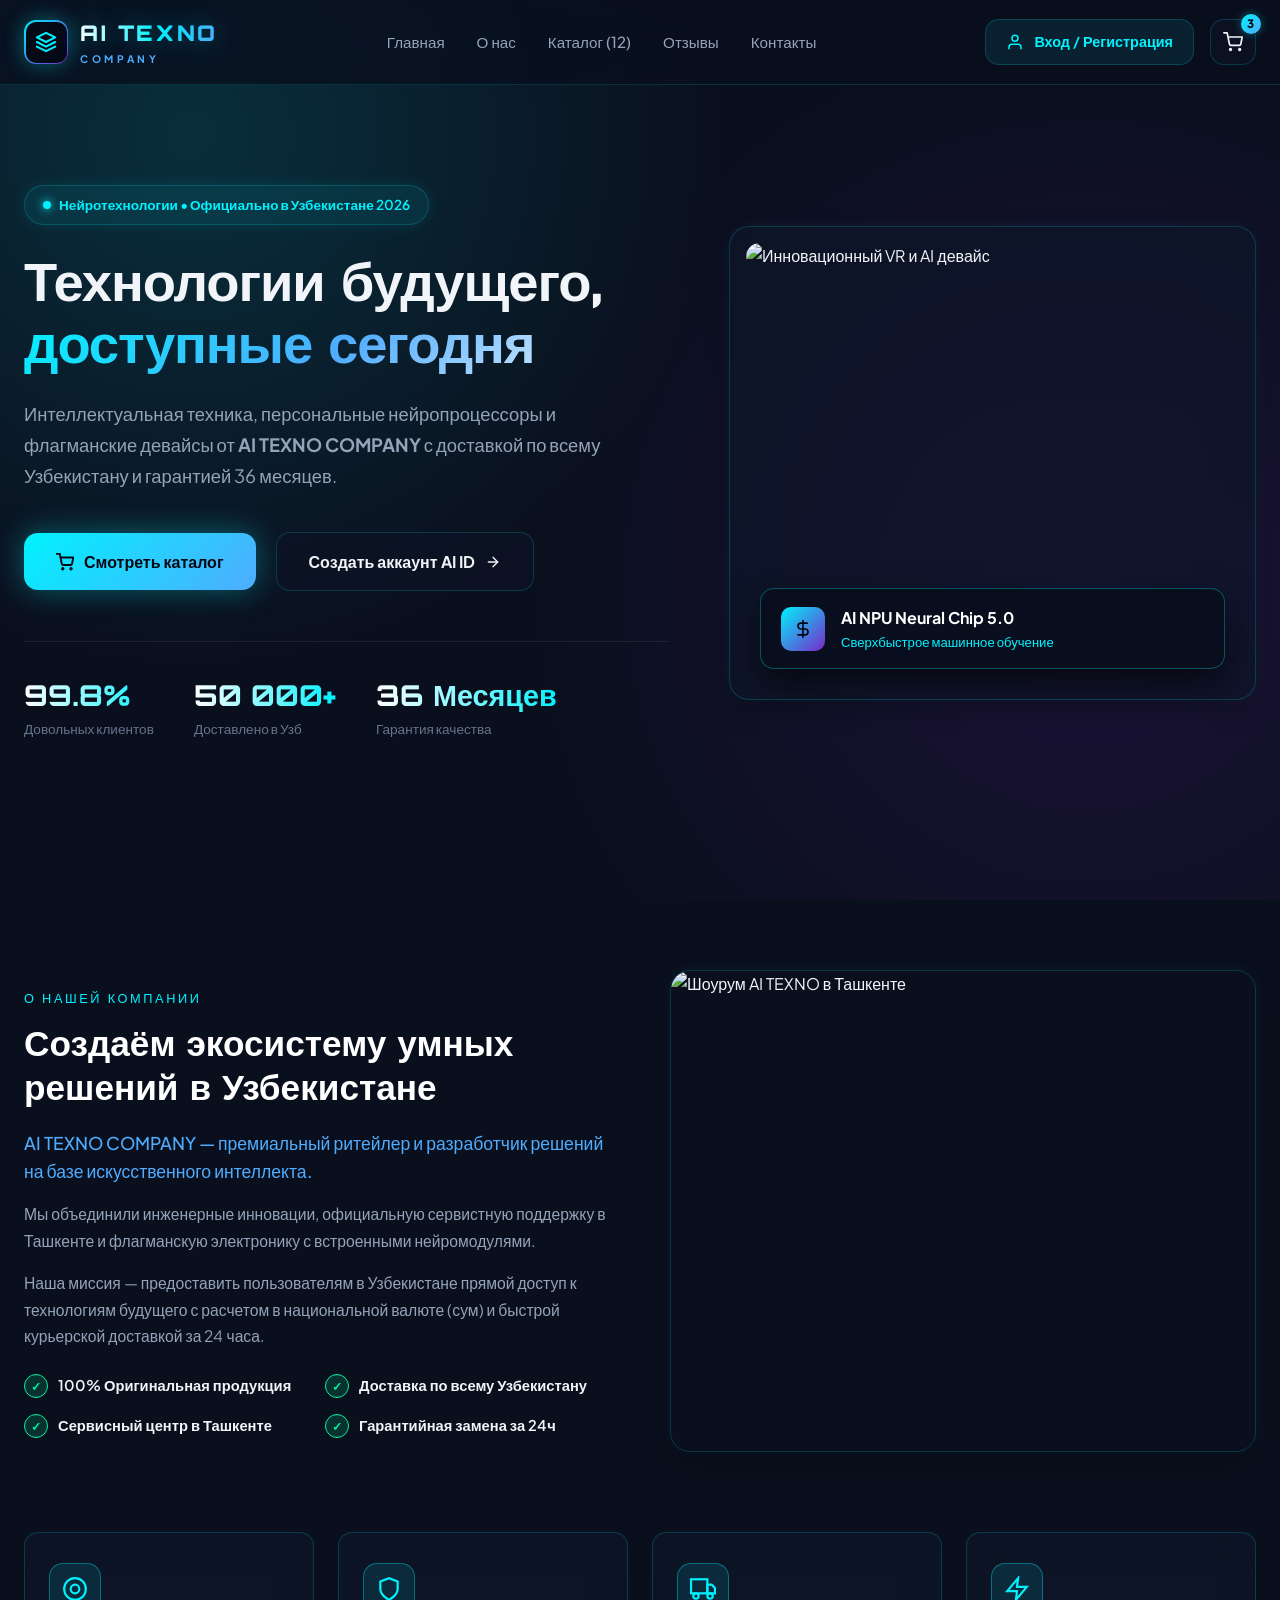
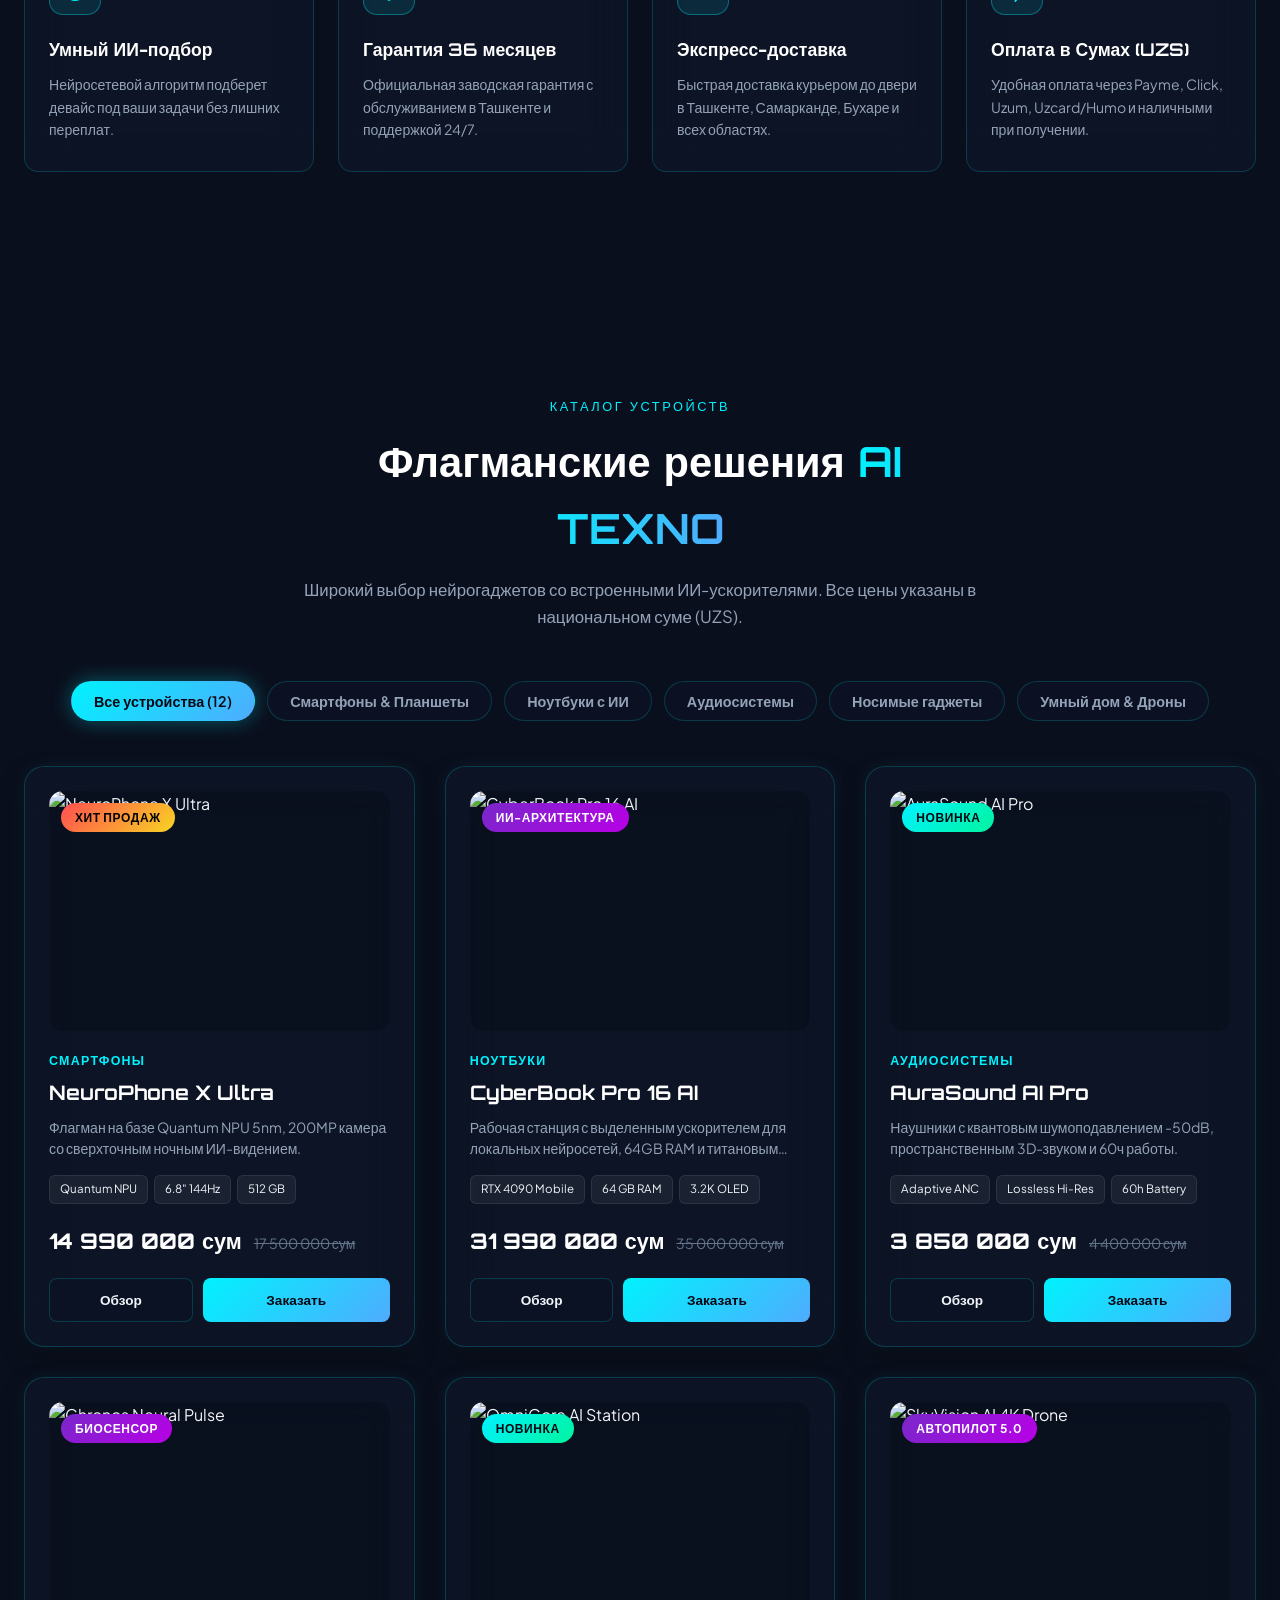
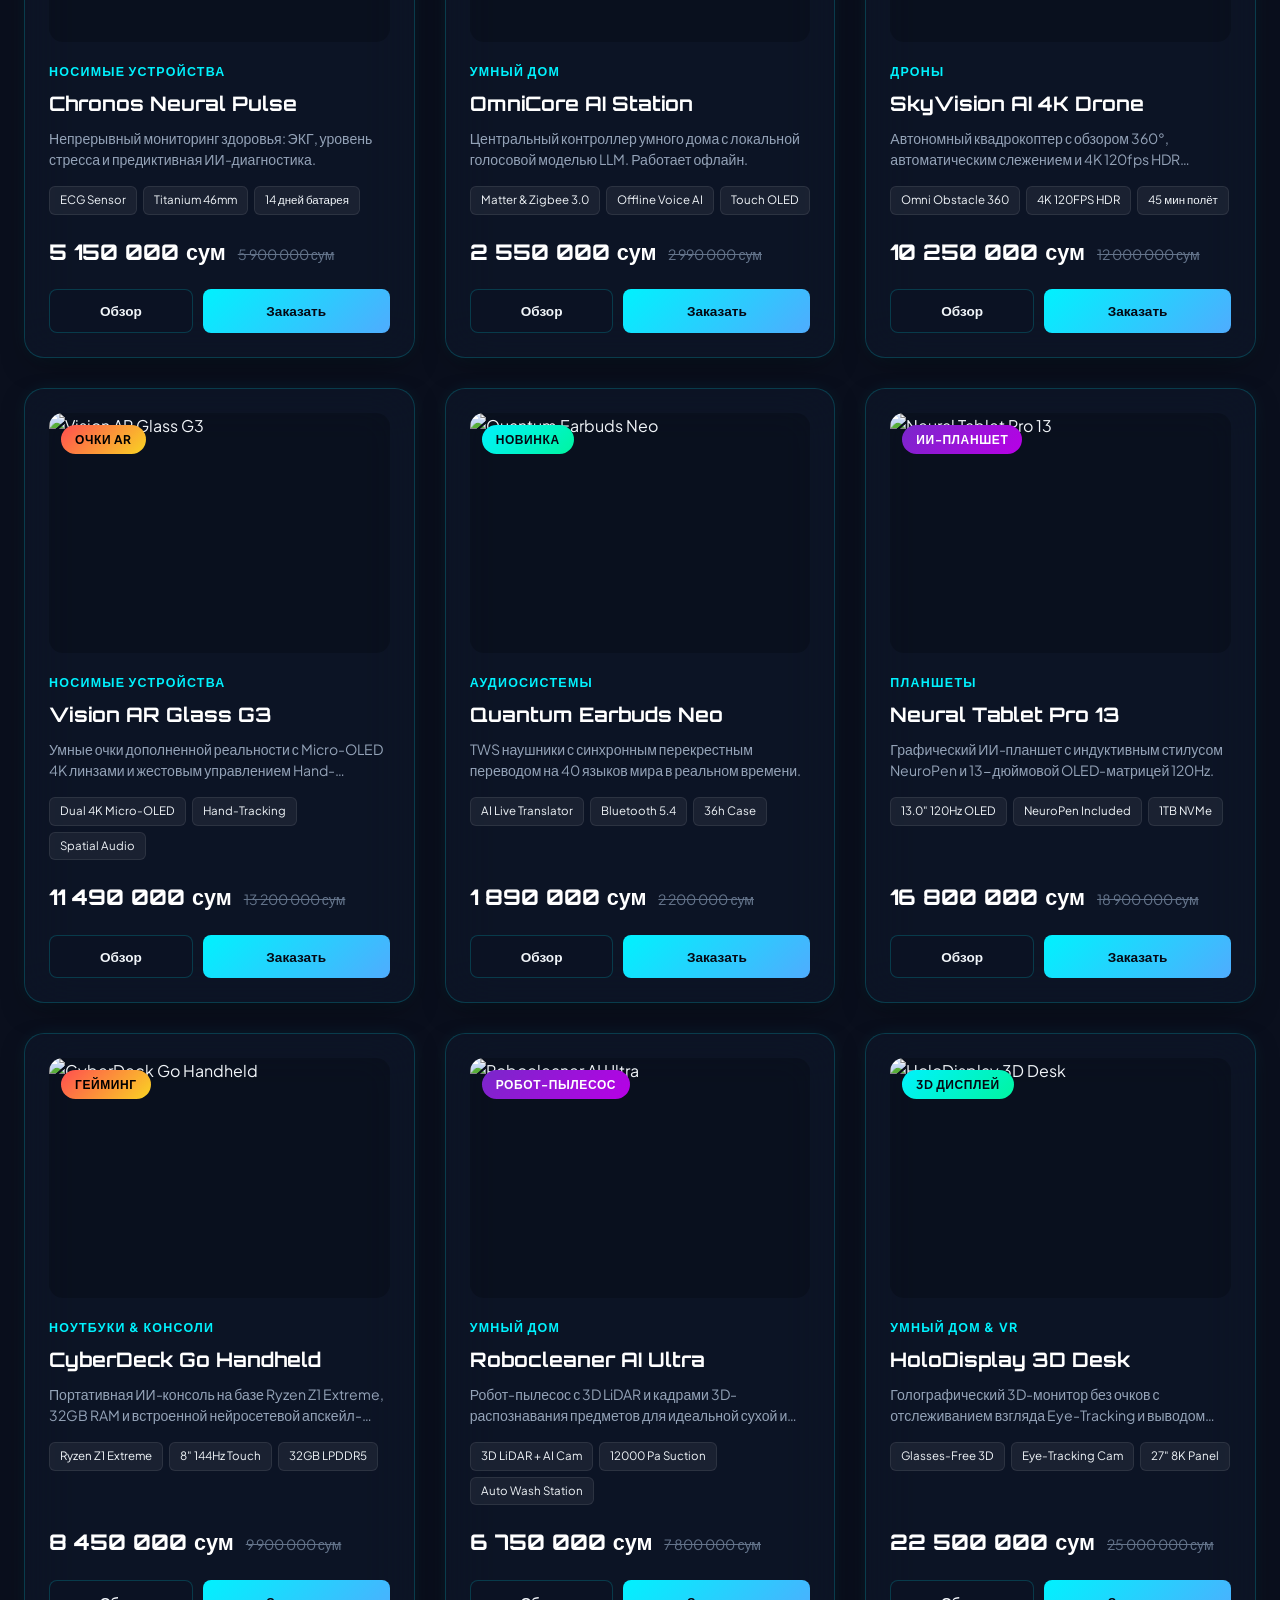
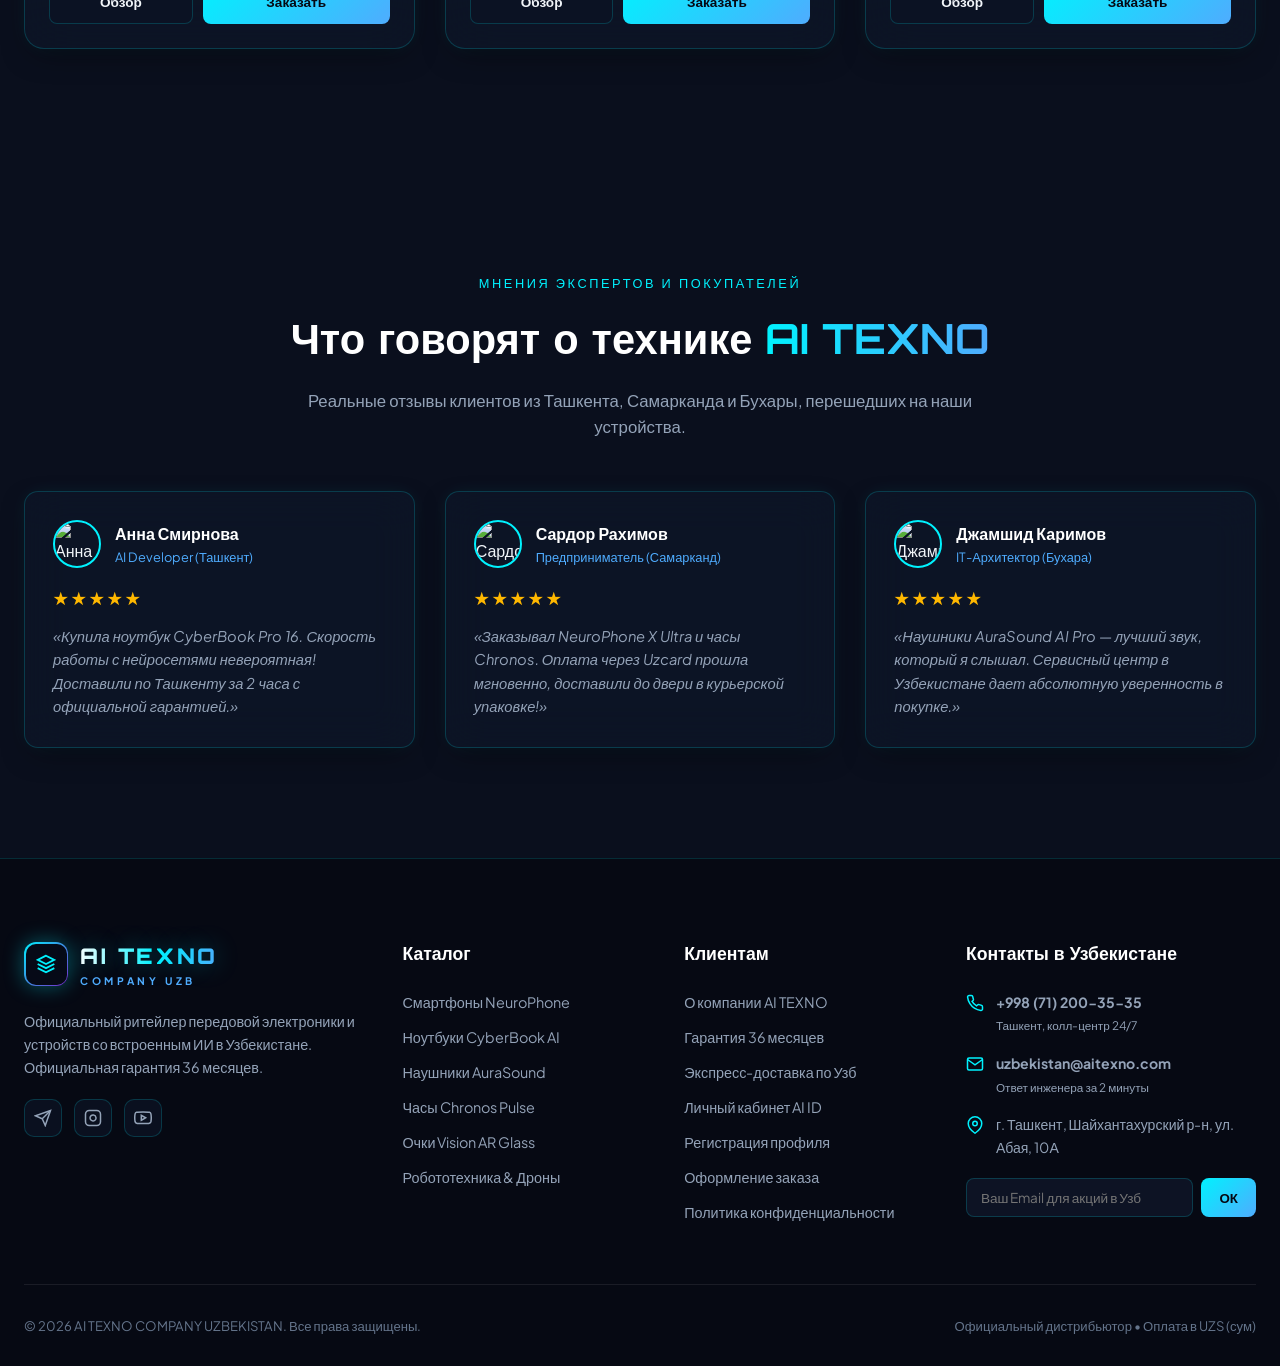
==== commit f4e5918b: "исправление" ====
--- a/index.html
+++ b/index.html
@@ -3,8 +3,8 @@
 <head>
   <meta charset="UTF-8">
   <meta name="viewport" content="width=device-width, initial-scale=1.0">
-  <title>AI TEXNO COMPANY вЂ” РРЅС‚РµСЂРЅРµС‚-РјР°РіР°Р·РёРЅ С‚РµС…РЅРѕР»РѕРіРёР№ Р±СѓРґСѓС‰РµРіРѕ РІ РЈР·Р±РµРєРёСЃС‚Р°РЅРµ</title>
-  <meta name="description" content="AI TEXNO COMPANY вЂ” РїСЂРµРјРёР°Р»СЊРЅС‹Р№ РёРЅС‚РµСЂРЅРµС‚-РјР°РіР°Р·РёРЅ СѓРјРЅРѕР№ С‚РµС…РЅРёРєРё, РЅРµР№СЂРѕРіР°РґР¶РµС‚РѕРІ Рё СЌР»РµРєС‚СЂРѕРЅРёРєРё РЅРѕРІРѕРіРѕ РїРѕРєРѕР»РµРЅРёСЏ РІ РЈР·Р±РµРєРёСЃС‚Р°РЅРµ СЃ РіР°СЂР°РЅС‚РёРµР№ 36 РјРµСЃСЏС†РµРІ.">
+  <title>AI TEXNO COMPANY — Интернет-магазин технологий будущего в Узбекистане</title>
+  <meta name="description" content="AI TEXNO COMPANY — премиальный интернет-магазин умной техники, нейрогаджетов и электроники нового поколения в Узбекистане с гарантией 36 месяцев.">
   
   <!-- Google Fonts: Orbitron & Plus Jakarta Sans -->
   <link rel="preconnect" href="https://fonts.googleapis.com">
@@ -44,11 +44,11 @@
       <!-- Desktop Navigation -->
       <nav class="desktop-nav">
         <ul class="nav-menu">
-          <li><a href="index.html" class="nav-link">Р“Р»Р°РІРЅР°СЏ</a></li>
-          <li><a href="#about" class="nav-link">Рћ РЅР°СЃ</a></li>
-          <li><a href="#catalog" class="nav-link">РљР°С‚Р°Р»РѕРі (12)</a></li>
-          <li><a href="#reviews" class="nav-link">РћС‚Р·С‹РІС‹</a></li>
-          <li><a href="#contacts" class="nav-link">РљРѕРЅС‚Р°РєС‚С‹</a></li>
+          <li><a href="index.html" class="nav-link">Главная</a></li>
+          <li><a href="#about" class="nav-link">О нас</a></li>
+          <li><a href="#catalog" class="nav-link">Каталог (12)</a></li>
+          <li><a href="#reviews" class="nav-link">Отзывы</a></li>
+          <li><a href="#contacts" class="nav-link">Контакты</a></li>
         </ul>
       </nav>
 
@@ -60,11 +60,11 @@
             <path d="M20 21v-2a4 4 0 0 0-4-4H8a4 4 0 0 0-4 4v2"></path>
             <circle cx="12" cy="7" r="4"></circle>
           </svg>
-          <span>Р’С…РѕРґ / Р РµРіРёСЃС‚СЂР°С†РёСЏ</span>
+          <span>Вход / Регистрация</span>
         </a>
 
         <!-- Direct Link to Order Placement Page -->
-        <a href="oformlenie.html" class="cart-btn" title="РљРѕСЂР·РёРЅР° Рё РћС„РѕСЂРјР»РµРЅРёРµ Р·Р°РєР°Р·Р°">
+        <a href="oformlenie.html" class="cart-btn" title="Корзина и Оформление заказа">
           <svg width="20" height="20" viewBox="0 0 24 24" fill="none" stroke="currentColor" stroke-width="2" stroke-linecap="round" stroke-linejoin="round">
             <circle cx="9" cy="21" r="1"></circle>
             <circle cx="20" cy="21" r="1"></circle>
@@ -74,7 +74,7 @@
         </a>
 
         <!-- Hamburger Label for Pure CSS Checkbox Toggle -->
-        <label for="mobile-menu-toggle" class="mobile-toggle-btn" aria-label="РћС‚РєСЂС‹С‚СЊ РјРѕР±РёР»СЊРЅРѕРµ РјРµРЅСЋ">
+        <label for="mobile-menu-toggle" class="mobile-toggle-btn" aria-label="Открыть мобильное меню">
           <span></span>
           <span></span>
           <span></span>
@@ -84,11 +84,11 @@
       <!-- Pure CSS Mobile Navigation Drawer -->
       <div class="mobile-nav-drawer">
         <ul class="mobile-nav-menu">
-          <li><a href="index.html" class="mobile-nav-link"><span>Р“Р»Р°РІРЅР°СЏ</span> &rarr;</a></li>
-          <li><a href="#about" class="mobile-nav-link"><span>Рћ РЅР°СЃ</span> &rarr;</a></li>
-          <li><a href="#catalog" class="mobile-nav-link"><span>РљР°С‚Р°Р»РѕРі (12 С‚РѕРІР°СЂРѕРІ)</span> &rarr;</a></li>
-          <li><a href="#reviews" class="mobile-nav-link"><span>РћС‚Р·С‹РІС‹ РєР»РёРµРЅС‚РѕРІ</span> &rarr;</a></li>
-          <li><a href="#contacts" class="mobile-nav-link"><span>РљРѕРЅС‚Р°РєС‚С‹</span> &rarr;</a></li>
+          <li><a href="index.html" class="mobile-nav-link"><span>Главная</span> &rarr;</a></li>
+          <li><a href="#about" class="mobile-nav-link"><span>О нас</span> &rarr;</a></li>
+          <li><a href="#catalog" class="mobile-nav-link"><span>Каталог (12 товаров)</span> &rarr;</a></li>
+          <li><a href="#reviews" class="mobile-nav-link"><span>Отзывы клиентов</span> &rarr;</a></li>
+          <li><a href="#contacts" class="mobile-nav-link"><span>Контакты</span> &rarr;</a></li>
         </ul>
 
         <div class="mobile-nav-actions">
@@ -97,17 +97,17 @@
               <path d="M20 21v-2a4 4 0 0 0-4-4H8a4 4 0 0 0-4 4v2"></path>
               <circle cx="12" cy="7" r="4"></circle>
             </svg>
-            Р’С…РѕРґ РІ РїСЂРѕС„РёР»СЊ AI ID
+            Вход в профиль AI ID
           </a>
           <a href="registration.html" class="btn btn-secondary" style="width:100%; justify-content:center;">
-            Р РµРіРёСЃС‚СЂР°С†РёСЏ РЅРѕРІРѕРіРѕ РїСЂРѕС„РёР»СЏ
+            Регистрация нового профиля
           </a>
           <a href="oformlenie.html" class="btn btn-primary" style="width:100%; justify-content:center; background:linear-gradient(135deg, var(--purple-accent), var(--magenta-accent)); color:#fff;">
             <svg width="18" height="18" viewBox="0 0 24 24" fill="none" stroke="currentColor" stroke-width="2">
               <circle cx="9" cy="21" r="1"></circle><circle cx="20" cy="21" r="1"></circle>
               <path d="M1 1h4l2.68 13.39a2 2 0 0 0 2 1.61h9.72a2 2 0 0 0 2-1.61L23 6H6"></path>
             </svg>
-            РћС„РѕСЂРјРёС‚СЊ Р·Р°РєР°Р· (3 С‚РѕРІР°СЂР°)
+            Оформить заказ (3 товара)
           </a>
         </div>
       </div>
@@ -115,15 +115,15 @@
     </div>
   </header>
 
-  <!-- PHONE CATEGORY BAR вЂ” auto-shown on mobile via CSS, hidden on desktop -->
+  <!-- PHONE CATEGORY BAR — auto-shown on mobile via CSS, hidden on desktop -->
   <div class="mobile-category-bar">
-    <a href="#catalog" class="mobile-category-chip active">рџ”Ґ Р’СЃРµ (12)</a>
-    <a href="#catalog" class="mobile-category-chip">рџ“± РЎРјР°СЂС‚С„РѕРЅС‹</a>
-    <a href="#catalog" class="mobile-category-chip">рџ’» РќРѕСѓС‚Р±СѓРєРё</a>
-    <a href="#catalog" class="mobile-category-chip">рџЋ§ РђСѓРґРёРѕ</a>
-    <a href="#catalog" class="mobile-category-chip">вЊљ РќРѕСЃРёРјС‹Рµ</a>
-    <a href="#catalog" class="mobile-category-chip">рџ¤– РЈРјРЅС‹Р№ РґРѕРј</a>
-    <a href="#reviews" class="mobile-category-chip">в­ђ РћС‚Р·С‹РІС‹</a>
+    <a href="#catalog" class="mobile-category-chip active">🔥 Все (12)</a>
+    <a href="#catalog" class="mobile-category-chip">📱 Смартфоны</a>
+    <a href="#catalog" class="mobile-category-chip">💻 Ноутбуки</a>
+    <a href="#catalog" class="mobile-category-chip">🎧 Аудио</a>
+    <a href="#catalog" class="mobile-category-chip">⌚ Носимые</a>
+    <a href="#catalog" class="mobile-category-chip">🤖 Умный дом</a>
+    <a href="#reviews" class="mobile-category-chip">⭐ Отзывы</a>
   </div>
 
   <!-- ==========================================================================
@@ -137,15 +137,15 @@
         <div class="hero-content scroll-reveal-left">
           <div class="hero-badge">
             <span class="hero-badge-dot"></span>
-            РќРµР№СЂРѕС‚РµС…РЅРѕР»РѕРіРёРё &bull; РћС„РёС†РёР°Р»СЊРЅРѕ РІ РЈР·Р±РµРєРёСЃС‚Р°РЅРµ 2026
+            Нейротехнологии &bull; Официально в Узбекистане 2026
           </div>
 
           <h1 class="hero-title">
-            РўРµС…РЅРѕР»РѕРіРёРё Р±СѓРґСѓС‰РµРіРѕ, <span>РґРѕСЃС‚СѓРїРЅС‹Рµ СЃРµРіРѕРґРЅСЏ</span>
+            Технологии будущего, <span>доступные сегодня</span>
           </h1>
 
           <p class="hero-subtitle">
-            РРЅС‚РµР»Р»РµРєС‚СѓР°Р»СЊРЅР°СЏ С‚РµС…РЅРёРєР°, РїРµСЂСЃРѕРЅР°Р»СЊРЅС‹Рµ РЅРµР№СЂРѕРїСЂРѕС†РµСЃСЃРѕСЂС‹ Рё С„Р»Р°РіРјР°РЅСЃРєРёРµ РґРµРІР°Р№СЃС‹ РѕС‚ <strong>AI TEXNO COMPANY</strong> СЃ РґРѕСЃС‚Р°РІРєРѕР№ РїРѕ РІСЃРµРјСѓ РЈР·Р±РµРєРёСЃС‚Р°РЅСѓ Рё РіР°СЂР°РЅС‚РёРµР№ 36 РјРµСЃСЏС†РµРІ.
+            Интеллектуальная техника, персональные нейропроцессоры и флагманские девайсы от <strong>AI TEXNO COMPANY</strong> с доставкой по всему Узбекистану и гарантией 36 месяцев.
           </p>
 
           <div class="hero-cta-group">
@@ -155,11 +155,11 @@
                 <circle cx="20" cy="21" r="1"></circle>
                 <path d="M1 1h4l2.68 13.39a2 2 0 0 0 2 1.61h9.72a2 2 0 0 0 2-1.61L23 6H6"></path>
               </svg>
-              РЎРјРѕС‚СЂРµС‚СЊ РєР°С‚Р°Р»РѕРі
+              Смотреть каталог
             </a>
             
             <a href="registration.html" class="btn btn-secondary">
-              РЎРѕР·РґР°С‚СЊ Р°РєРєР°СѓРЅС‚ AI ID
+              Создать аккаунт AI ID
               <svg width="16" height="16" viewBox="0 0 24 24" fill="none" stroke="currentColor" stroke-width="2" stroke-linecap="round" stroke-linejoin="round">
                 <line x1="5" y1="12" x2="19" y2="12"></line>
                 <polyline points="12 5 19 12 12 19"></polyline>
@@ -171,15 +171,15 @@
           <div class="hero-stats scroll-reveal-scale">
             <div class="stat-item">
               <span class="stat-number">99.8%</span>
-              <span class="stat-label">Р”РѕРІРѕР»СЊРЅС‹С… РєР»РёРµРЅС‚РѕРІ</span>
+              <span class="stat-label">Довольных клиентов</span>
             </div>
             <div class="stat-item">
               <span class="stat-number">50 000+</span>
-              <span class="stat-label">Р”РѕСЃС‚Р°РІР»РµРЅРѕ РІ РЈР·Р±</span>
+              <span class="stat-label">Доставлено в Узб</span>
             </div>
             <div class="stat-item">
-              <span class="stat-number">36 РњРµСЃСЏС†РµРІ</span>
-              <span class="stat-label">Р“Р°СЂР°РЅС‚РёСЏ РєР°С‡РµСЃС‚РІР°</span>
+              <span class="stat-number">36 Месяцев</span>
+              <span class="stat-label">Гарантия качества</span>
             </div>
           </div>
         </div>
@@ -187,7 +187,7 @@
         <!-- Right Column -->
         <div class="hero-visual-wrapper scroll-reveal-right">
           <div class="hero-visual-card">
-            <img loading="lazy" decoding="async" src="https://images.unsplash.com/photo-1593508512255-86ab42a8e620?auto=format&fit=crop&w=1000&q=80" alt="РРЅРЅРѕРІР°С†РёРѕРЅРЅС‹Р№ VR Рё AI РґРµРІР°Р№СЃ" class="hero-main-img">
+            <img src="https://images.unsplash.com/photo-1593508512255-86ab42a8e620?auto=format&fit=crop&w=1000&q=80" alt="Инновационный VR и AI девайс" class="hero-main-img">
             
             <div class="hero-floating-tag">
               <div class="floating-icon">
@@ -197,7 +197,7 @@
               </div>
               <div>
                 <div class="floating-title">AI NPU Neural Chip 5.0</div>
-                <div class="floating-subtitle">РЎРІРµСЂС…Р±С‹СЃС‚СЂРѕРµ РјР°С€РёРЅРЅРѕРµ РѕР±СѓС‡РµРЅРёРµ</div>
+                <div class="floating-subtitle">Сверхбыстрое машинное обучение</div>
               </div>
             </div>
           </div>
@@ -215,28 +215,28 @@
       
       <div class="about-grid">
         <div class="about-text-content scroll-reveal-left">
-          <span class="section-tag">Рћ РЅР°С€РµР№ РєРѕРјРїР°РЅРёРё</span>
-          <h3>РЎРѕР·РґР°С‘Рј СЌРєРѕСЃРёСЃС‚РµРјСѓ СѓРјРЅС‹С… СЂРµС€РµРЅРёР№ РІ РЈР·Р±РµРєРёСЃС‚Р°РЅРµ</h3>
+          <span class="section-tag">О нашей компании</span>
+          <h3>Создаём экосистему умных решений в Узбекистане</h3>
           <p class="about-lead">
-            AI TEXNO COMPANY вЂ” РїСЂРµРјРёР°Р»СЊРЅС‹Р№ СЂРёС‚РµР№Р»РµСЂ Рё СЂР°Р·СЂР°Р±РѕС‚С‡РёРє СЂРµС€РµРЅРёР№ РЅР° Р±Р°Р·Рµ РёСЃРєСѓСЃСЃС‚РІРµРЅРЅРѕРіРѕ РёРЅС‚РµР»Р»РµРєС‚Р°.
+            AI TEXNO COMPANY — премиальный ритейлер и разработчик решений на базе искусственного интеллекта.
           </p>
           <p class="about-paragraph">
-            РњС‹ РѕР±СЉРµРґРёРЅРёР»Рё РёРЅР¶РµРЅРµСЂРЅС‹Рµ РёРЅРЅРѕРІР°С†РёРё, РѕС„РёС†РёР°Р»СЊРЅСѓСЋ СЃРµСЂРІРёСЃС‚РЅСѓСЋ РїРѕРґРґРµСЂР¶РєСѓ РІ РўР°С€РєРµРЅС‚Рµ Рё С„Р»Р°РіРјР°РЅСЃРєСѓСЋ СЌР»РµРєС‚СЂРѕРЅРёРєСѓ СЃ РІСЃС‚СЂРѕРµРЅРЅС‹РјРё РЅРµР№СЂРѕРјРѕРґСѓР»СЏРјРё.
+            Мы объединили инженерные инновации, официальную сервистную поддержку в Ташкенте и флагманскую электронику с встроенными нейромодулями.
           </p>
           <p class="about-paragraph">
-            РќР°С€Р° РјРёСЃСЃРёСЏ вЂ” РїСЂРµРґРѕСЃС‚Р°РІРёС‚СЊ РїРѕР»СЊР·РѕРІР°С‚РµР»СЏРј РІ РЈР·Р±РµРєРёСЃС‚Р°РЅРµ РїСЂСЏРјРѕР№ РґРѕСЃС‚СѓРї Рє С‚РµС…РЅРѕР»РѕРіРёСЏРј Р±СѓРґСѓС‰РµРіРѕ СЃ СЂР°СЃС‡РµС‚РѕРј РІ РЅР°С†РёРѕРЅР°Р»СЊРЅРѕР№ РІР°Р»СЋС‚Рµ (СЃСѓРј) Рё Р±С‹СЃС‚СЂРѕР№ РєСѓСЂСЊРµСЂСЃРєРѕР№ РґРѕСЃС‚Р°РІРєРѕР№ Р·Р° 24 С‡Р°СЃР°.
+            Наша миссия — предоставить пользователям в Узбекистане прямой доступ к технологиям будущего с расчетом в национальной валюте (сум) и быстрой курьерской доставкой за 24 часа.
           </p>
 
           <div class="about-checklist">
-            <div class="check-item"><span class="check-icon">вњ“</span> 100% РћСЂРёРіРёРЅР°Р»СЊРЅР°СЏ РїСЂРѕРґСѓРєС†РёСЏ</div>
-            <div class="check-item"><span class="check-icon">вњ“</span> Р”РѕСЃС‚Р°РІРєР° РїРѕ РІСЃРµРјСѓ РЈР·Р±РµРєРёСЃС‚Р°РЅСѓ</div>
-            <div class="check-item"><span class="check-icon">вњ“</span> РЎРµСЂРІРёСЃРЅС‹Р№ С†РµРЅС‚СЂ РІ РўР°С€РєРµРЅС‚Рµ</div>
-            <div class="check-item"><span class="check-icon">вњ“</span> Р“Р°СЂР°РЅС‚РёР№РЅР°СЏ Р·Р°РјРµРЅР° Р·Р° 24С‡</div>
+            <div class="check-item"><span class="check-icon">✓</span> 100% Оригинальная продукция</div>
+            <div class="check-item"><span class="check-icon">✓</span> Доставка по всему Узбекистану</div>
+            <div class="check-item"><span class="check-icon">✓</span> Сервисный центр в Ташкенте</div>
+            <div class="check-item"><span class="check-icon">✓</span> Гарантийная замена за 24ч</div>
           </div>
         </div>
 
         <div class="about-img-frame scroll-reveal-right">
-          <img loading="lazy" decoding="async" src="https://images.unsplash.com/photo-1531297484001-80022131f5a1?auto=format&fit=crop&w=900&q=80" alt="РЁРѕСѓСЂСѓРј AI TEXNO РІ РўР°С€РєРµРЅС‚Рµ" class="about-img">
+          <img src="https://images.unsplash.com/photo-1531297484001-80022131f5a1?auto=format&fit=crop&w=900&q=80" alt="Шоурум AI TEXNO в Ташкенте" class="about-img">
         </div>
       </div>
 
@@ -247,32 +247,32 @@
           <div class="feature-icon-box">
             <svg width="26" height="26" viewBox="0 0 24 24" fill="none" stroke="currentColor" stroke-width="2"><path d="M12 2a10 10 0 1 0 10 10A10 10 0 0 0 12 2zm0 14a4 4 0 1 1 4-4 4 4 0 0 1-4 4z"/></svg>
           </div>
-          <h4 class="feature-title">РЈРјРЅС‹Р№ РР-РїРѕРґР±РѕСЂ</h4>
-          <p class="feature-desc">РќРµР№СЂРѕСЃРµС‚РµРІРѕР№ Р°Р»РіРѕСЂРёС‚Рј РїРѕРґР±РµСЂРµС‚ РґРµРІР°Р№СЃ РїРѕРґ РІР°С€Рё Р·Р°РґР°С‡Рё Р±РµР· Р»РёС€РЅРёС… РїРµСЂРµРїР»Р°С‚.</p>
+          <h4 class="feature-title">Умный ИИ-подбор</h4>
+          <p class="feature-desc">Нейросетевой алгоритм подберет девайс под ваши задачи без лишних переплат.</p>
         </div>
 
         <div class="feature-card scroll-reveal">
           <div class="feature-icon-box">
             <svg width="26" height="26" viewBox="0 0 24 24" fill="none" stroke="currentColor" stroke-width="2"><path d="M12 22s8-4 8-10V5l-8-3-8 3v7c0 6 8 10 8 10z"/></svg>
           </div>
-          <h4 class="feature-title">Р“Р°СЂР°РЅС‚РёСЏ 36 РјРµСЃСЏС†РµРІ</h4>
-          <p class="feature-desc">РћС„РёС†РёР°Р»СЊРЅР°СЏ Р·Р°РІРѕРґСЃРєР°СЏ РіР°СЂР°РЅС‚РёСЏ СЃ РѕР±СЃР»СѓР¶РёРІР°РЅРёРµРј РІ РўР°С€РєРµРЅС‚Рµ Рё РїРѕРґРґРµСЂР¶РєРѕР№ 24/7.</p>
+          <h4 class="feature-title">Гарантия 36 месяцев</h4>
+          <p class="feature-desc">Официальная заводская гарантия с обслуживанием в Ташкенте и поддержкой 24/7.</p>
         </div>
 
         <div class="feature-card scroll-reveal">
           <div class="feature-icon-box">
             <svg width="26" height="26" viewBox="0 0 24 24" fill="none" stroke="currentColor" stroke-width="2"><rect x="1" y="3" width="15" height="13"/><polygon points="16 8 20 8 23 11 23 16 16 16 16 8"/><circle cx="5.5" cy="18.5" r="2.5"/><circle cx="18.5" cy="18.5" r="2.5"/></svg>
           </div>
-          <h4 class="feature-title">Р­РєСЃРїСЂРµСЃСЃ-РґРѕСЃС‚Р°РІРєР°</h4>
-          <p class="feature-desc">Р‘С‹СЃС‚СЂР°СЏ РґРѕСЃС‚Р°РІРєР° РєСѓСЂСЊРµСЂРѕРј РґРѕ РґРІРµСЂРё РІ РўР°С€РєРµРЅС‚Рµ, РЎР°РјР°СЂРєР°РЅРґРµ, Р‘СѓС…Р°СЂРµ Рё РІСЃРµС… РѕР±Р»Р°СЃС‚СЏС….</p>
+          <h4 class="feature-title">Экспресс-доставка</h4>
+          <p class="feature-desc">Быстрая доставка курьером до двери в Ташкенте, Самарканде, Бухаре и всех областях.</p>
         </div>
 
         <div class="feature-card scroll-reveal">
           <div class="feature-icon-box">
             <svg width="26" height="26" viewBox="0 0 24 24" fill="none" stroke="currentColor" stroke-width="2"><polygon points="13 2 3 14 12 14 11 22 21 10 12 10 13 2"/></svg>
           </div>
-          <h4 class="feature-title">РћРїР»Р°С‚Р° РІ РЎСѓРјР°С… (UZS)</h4>
-          <p class="feature-desc">РЈРґРѕР±РЅР°СЏ РѕРїР»Р°С‚Р° С‡РµСЂРµР· Payme, Click, Uzum, Uzcard/Humo Рё РЅР°Р»РёС‡РЅС‹РјРё РїСЂРё РїРѕР»СѓС‡РµРЅРёРё.</p>
+          <h4 class="feature-title">Оплата в Сумах (UZS)</h4>
+          <p class="feature-desc">Удобная оплата через Payme, Click, Uzum, Uzcard/Humo и наличными при получении.</p>
         </div>
 
       </div>
@@ -288,19 +288,19 @@
       
       <!-- Section Header -->
       <div class="section-header scroll-reveal">
-        <span class="section-tag">РљР°С‚Р°Р»РѕРі СѓСЃС‚СЂРѕР№СЃС‚РІ</span>
-        <h2 class="section-title">Р¤Р»Р°РіРјР°РЅСЃРєРёРµ СЂРµС€РµРЅРёСЏ <span>AI TEXNO</span></h2>
-        <p class="section-desc">РЁРёСЂРѕРєРёР№ РІС‹Р±РѕСЂ РЅРµР№СЂРѕРіР°РґР¶РµС‚РѕРІ СЃРѕ РІСЃС‚СЂРѕРµРЅРЅС‹РјРё РР-СѓСЃРєРѕСЂРёС‚РµР»СЏРјРё. Р’СЃРµ С†РµРЅС‹ СѓРєР°Р·Р°РЅС‹ РІ РЅР°С†РёРѕРЅР°Р»СЊРЅРѕРј СЃСѓРјРµ (UZS).</p>
+        <span class="section-tag">Каталог устройств</span>
+        <h2 class="section-title">Флагманские решения <span>AI TEXNO</span></h2>
+        <p class="section-desc">Широкий выбор нейрогаджетов со встроенными ИИ-ускорителями. Все цены указаны в национальном суме (UZS).</p>
       </div>
 
       <!-- Filter Tabs -->
       <div class="catalog-filters scroll-reveal-scale">
-        <button class="filter-btn active">Р’СЃРµ СѓСЃС‚СЂРѕР№СЃС‚РІР° (12)</button>
-        <button class="filter-btn">РЎРјР°СЂС‚С„РѕРЅС‹ &amp; РџР»Р°РЅС€РµС‚С‹</button>
-        <button class="filter-btn">РќРѕСѓС‚Р±СѓРєРё СЃ РР</button>
-        <button class="filter-btn">РђСѓРґРёРѕСЃРёСЃС‚РµРјС‹</button>
-        <button class="filter-btn">РќРѕСЃРёРјС‹Рµ РіР°РґР¶РµС‚С‹</button>
-        <button class="filter-btn">РЈРјРЅС‹Р№ РґРѕРј &amp; Р”СЂРѕРЅС‹</button>
+        <button class="filter-btn active">Все устройства (12)</button>
+        <button class="filter-btn">Смартфоны &amp; Планшеты</button>
+        <button class="filter-btn">Ноутбуки с ИИ</button>
+        <button class="filter-btn">Аудиосистемы</button>
+        <button class="filter-btn">Носимые гаджеты</button>
+        <button class="filter-btn">Умный дом &amp; Дроны</button>
       </div>
 
       <!-- 12-Product Grid -->
@@ -308,13 +308,13 @@
         
         <!-- Product 1 -->
         <div class="product-card">
-          <span class="product-badge badge-hot">РҐРёС‚ РїСЂРѕРґР°Р¶</span>
-          <div class="product-img-box">
-            <img loading="lazy" decoding="async" src="https://images.unsplash.com/photo-1592750475338-74b7b21085ab?auto=format&fit=crop&w=800&q=80" alt="NeuroPhone X Ultra" class="product-img">
-          </div>
-          <div class="product-category">РЎРјР°СЂС‚С„РѕРЅС‹</div>
+          <span class="product-badge badge-hot">Хит продаж</span>
+          <div class="product-img-box">
+            <img src="https://images.unsplash.com/photo-1592750475338-74b7b21085ab?auto=format&fit=crop&w=800&q=80" alt="NeuroPhone X Ultra" class="product-img">
+          </div>
+          <div class="product-category">Смартфоны</div>
           <h3 class="product-title">NeuroPhone X Ultra</h3>
-          <p class="product-desc">Р¤Р»Р°РіРјР°РЅ РЅР° Р±Р°Р·Рµ Quantum NPU 5nm, 200MP РєР°РјРµСЂР° СЃРѕ СЃРІРµСЂС…С‚РѕС‡РЅС‹Рј РЅРѕС‡РЅС‹Рј РР-РІРёРґРµРЅРёРµРј.</p>
+          <p class="product-desc">Флагман на базе Quantum NPU 5nm, 200MP камера со сверхточным ночным ИИ-видением.</p>
           
           <div class="product-tags">
             <span class="tag-pill">Quantum NPU</span>
@@ -323,25 +323,25 @@
           </div>
 
           <div class="product-price-row">
-            <span class="current-price">14 990 000 СЃСѓРј</span>
-            <span class="old-price">17 500 000 СЃСѓРј</span>
-          </div>
-
-          <div class="product-actions">
-            <a href="#quickview-1" class="btn-quickview">РћР±Р·РѕСЂ</a>
-            <a href="oformlenie.html" class="btn-addcart">Р—Р°РєР°Р·Р°С‚СЊ</a>
+            <span class="current-price">14 990 000 сум</span>
+            <span class="old-price">17 500 000 сум</span>
+          </div>
+
+          <div class="product-actions">
+            <a href="#quickview-1" class="btn-quickview">Обзор</a>
+            <a href="oformlenie.html" class="btn-addcart">Заказать</a>
           </div>
         </div>
 
         <!-- Product 2 -->
         <div class="product-card">
-          <span class="product-badge badge-ai">РР-РђСЂС…РёС‚РµРєС‚СѓСЂР°</span>
-          <div class="product-img-box">
-            <img loading="lazy" decoding="async" src="https://images.unsplash.com/photo-1517336714731-489689fd1ca8?auto=format&fit=crop&w=800&q=80" alt="CyberBook Pro 16 AI" class="product-img">
-          </div>
-          <div class="product-category">РќРѕСѓС‚Р±СѓРєРё</div>
+          <span class="product-badge badge-ai">ИИ-Архитектура</span>
+          <div class="product-img-box">
+            <img src="https://images.unsplash.com/photo-1517336714731-489689fd1ca8?auto=format&fit=crop&w=800&q=80" alt="CyberBook Pro 16 AI" class="product-img">
+          </div>
+          <div class="product-category">Ноутбуки</div>
           <h3 class="product-title">CyberBook Pro 16 AI</h3>
-          <p class="product-desc">Р Р°Р±РѕС‡Р°СЏ СЃС‚Р°РЅС†РёСЏ СЃ РІС‹РґРµР»РµРЅРЅС‹Рј СѓСЃРєРѕСЂРёС‚РµР»РµРј РґР»СЏ Р»РѕРєР°Р»СЊРЅС‹С… РЅРµР№СЂРѕСЃРµС‚РµР№, 64GB RAM Рё С‚РёС‚Р°РЅРѕРІС‹Рј РєРѕСЂРїСѓСЃРѕРј.</p>
+          <p class="product-desc">Рабочая станция с выделенным ускорителем для локальных нейросетей, 64GB RAM и титановым корпусом.</p>
           
           <div class="product-tags">
             <span class="tag-pill">RTX 4090 Mobile</span>
@@ -350,25 +350,25 @@
           </div>
 
           <div class="product-price-row">
-            <span class="current-price">31 990 000 СЃСѓРј</span>
-            <span class="old-price">35 000 000 СЃСѓРј</span>
-          </div>
-
-          <div class="product-actions">
-            <a href="#quickview-2" class="btn-quickview">РћР±Р·РѕСЂ</a>
-            <a href="oformlenie.html" class="btn-addcart">Р—Р°РєР°Р·Р°С‚СЊ</a>
+            <span class="current-price">31 990 000 сум</span>
+            <span class="old-price">35 000 000 сум</span>
+          </div>
+
+          <div class="product-actions">
+            <a href="#quickview-2" class="btn-quickview">Обзор</a>
+            <a href="oformlenie.html" class="btn-addcart">Заказать</a>
           </div>
         </div>
 
         <!-- Product 3 -->
         <div class="product-card">
-          <span class="product-badge badge-new">РќРѕРІРёРЅРєР°</span>
-          <div class="product-img-box">
-            <img loading="lazy" decoding="async" src="https://images.unsplash.com/photo-1505740420928-5e560c06d30e?auto=format&fit=crop&w=800&q=80" alt="AuraSound AI Pro" class="product-img">
-          </div>
-          <div class="product-category">РђСѓРґРёРѕСЃРёСЃС‚РµРјС‹</div>
+          <span class="product-badge badge-new">Новинка</span>
+          <div class="product-img-box">
+            <img src="https://images.unsplash.com/photo-1505740420928-5e560c06d30e?auto=format&fit=crop&w=800&q=80" alt="AuraSound AI Pro" class="product-img">
+          </div>
+          <div class="product-category">Аудиосистемы</div>
           <h3 class="product-title">AuraSound AI Pro</h3>
-          <p class="product-desc">РќР°СѓС€РЅРёРєРё СЃ РєРІР°РЅС‚РѕРІС‹Рј С€СѓРјРѕРїРѕРґР°РІР»РµРЅРёРµРј -50dB, РїСЂРѕСЃС‚СЂР°РЅСЃС‚РІРµРЅРЅС‹Рј 3D-Р·РІСѓРєРѕРј Рё 60С‡ СЂР°Р±РѕС‚С‹.</p>
+          <p class="product-desc">Наушники с квантовым шумоподавлением -50dB, пространственным 3D-звуком и 60ч работы.</p>
           
           <div class="product-tags">
             <span class="tag-pill">Adaptive ANC</span>
@@ -377,52 +377,52 @@
           </div>
 
           <div class="product-price-row">
-            <span class="current-price">3 850 000 СЃСѓРј</span>
-            <span class="old-price">4 400 000 СЃСѓРј</span>
-          </div>
-
-          <div class="product-actions">
-            <a href="#quickview-3" class="btn-quickview">РћР±Р·РѕСЂ</a>
-            <a href="oformlenie.html" class="btn-addcart">Р—Р°РєР°Р·Р°С‚СЊ</a>
+            <span class="current-price">3 850 000 сум</span>
+            <span class="old-price">4 400 000 сум</span>
+          </div>
+
+          <div class="product-actions">
+            <a href="#quickview-3" class="btn-quickview">Обзор</a>
+            <a href="oformlenie.html" class="btn-addcart">Заказать</a>
           </div>
         </div>
 
         <!-- Product 4 -->
         <div class="product-card">
-          <span class="product-badge badge-ai">Р‘РёРѕСЃРµРЅСЃРѕСЂ</span>
-          <div class="product-img-box">
-            <img loading="lazy" decoding="async" src="https://images.unsplash.com/photo-1523275335684-37898b6baf30?auto=format&fit=crop&w=800&q=80" alt="Chronos Neural Pulse" class="product-img">
-          </div>
-          <div class="product-category">РќРѕСЃРёРјС‹Рµ СѓСЃС‚СЂРѕР№СЃС‚РІР°</div>
+          <span class="product-badge badge-ai">Биосенсор</span>
+          <div class="product-img-box">
+            <img src="https://images.unsplash.com/photo-1523275335684-37898b6baf30?auto=format&fit=crop&w=800&q=80" alt="Chronos Neural Pulse" class="product-img">
+          </div>
+          <div class="product-category">Носимые устройства</div>
           <h3 class="product-title">Chronos Neural Pulse</h3>
-          <p class="product-desc">РќРµРїСЂРµСЂС‹РІРЅС‹Р№ РјРѕРЅРёС‚РѕСЂРёРЅРі Р·РґРѕСЂРѕРІСЊСЏ: Р­РљР“, СѓСЂРѕРІРµРЅСЊ СЃС‚СЂРµСЃСЃР° Рё РїСЂРµРґРёРєС‚РёРІРЅР°СЏ РР-РґРёР°РіРЅРѕСЃС‚РёРєР°.</p>
+          <p class="product-desc">Непрерывный мониторинг здоровья: ЭКГ, уровень стресса и предиктивная ИИ-диагностика.</p>
           
           <div class="product-tags">
             <span class="tag-pill">ECG Sensor</span>
             <span class="tag-pill">Titanium 46mm</span>
-            <span class="tag-pill">14 РґРЅРµР№ Р±Р°С‚Р°СЂРµСЏ</span>
-          </div>
-
-          <div class="product-price-row">
-            <span class="current-price">5 150 000 СЃСѓРј</span>
-            <span class="old-price">5 900 000 СЃСѓРј</span>
-          </div>
-
-          <div class="product-actions">
-            <a href="#quickview-4" class="btn-quickview">РћР±Р·РѕСЂ</a>
-            <a href="oformlenie.html" class="btn-addcart">Р—Р°РєР°Р·Р°С‚СЊ</a>
+            <span class="tag-pill">14 дней батарея</span>
+          </div>
+
+          <div class="product-price-row">
+            <span class="current-price">5 150 000 сум</span>
+            <span class="old-price">5 900 000 сум</span>
+          </div>
+
+          <div class="product-actions">
+            <a href="#quickview-4" class="btn-quickview">Обзор</a>
+            <a href="oformlenie.html" class="btn-addcart">Заказать</a>
           </div>
         </div>
 
         <!-- Product 5 -->
         <div class="product-card">
-          <span class="product-badge badge-new">РќРѕРІРёРЅРєР°</span>
-          <div class="product-img-box">
-            <img loading="lazy" decoding="async" src="https://images.unsplash.com/photo-1558002038-1055907df827?auto=format&fit=crop&w=800&q=80" alt="OmniCore AI Station" class="product-img">
-          </div>
-          <div class="product-category">РЈРјРЅС‹Р№ РґРѕРј</div>
+          <span class="product-badge badge-new">Новинка</span>
+          <div class="product-img-box">
+            <img src="https://images.unsplash.com/photo-1558002038-1055907df827?auto=format&fit=crop&w=800&q=80" alt="OmniCore AI Station" class="product-img">
+          </div>
+          <div class="product-category">Умный дом</div>
           <h3 class="product-title">OmniCore AI Station</h3>
-          <p class="product-desc">Р¦РµРЅС‚СЂР°Р»СЊРЅС‹Р№ РєРѕРЅС‚СЂРѕР»Р»РµСЂ СѓРјРЅРѕРіРѕ РґРѕРјР° СЃ Р»РѕРєР°Р»СЊРЅРѕР№ РіРѕР»РѕСЃРѕРІРѕР№ РјРѕРґРµР»СЊСЋ LLM. Р Р°Р±РѕС‚Р°РµС‚ РѕС„Р»Р°Р№РЅ.</p>
+          <p class="product-desc">Центральный контроллер умного дома с локальной голосовой моделью LLM. Работает офлайн.</p>
           
           <div class="product-tags">
             <span class="tag-pill">Matter &amp; Zigbee 3.0</span>
@@ -431,52 +431,52 @@
           </div>
 
           <div class="product-price-row">
-            <span class="current-price">2 550 000 СЃСѓРј</span>
-            <span class="old-price">2 990 000 СЃСѓРј</span>
-          </div>
-
-          <div class="product-actions">
-            <a href="#quickview-5" class="btn-quickview">РћР±Р·РѕСЂ</a>
-            <a href="oformlenie.html" class="btn-addcart">Р—Р°РєР°Р·Р°С‚СЊ</a>
+            <span class="current-price">2 550 000 сум</span>
+            <span class="old-price">2 990 000 сум</span>
+          </div>
+
+          <div class="product-actions">
+            <a href="#quickview-5" class="btn-quickview">Обзор</a>
+            <a href="oformlenie.html" class="btn-addcart">Заказать</a>
           </div>
         </div>
 
         <!-- Product 6 -->
         <div class="product-card">
-          <span class="product-badge badge-ai">РђРІС‚РѕРїРёР»РѕС‚ 5.0</span>
-          <div class="product-img-box">
-            <img loading="lazy" decoding="async" src="https://images.unsplash.com/photo-1527977966376-1c8408f9f108?auto=format&fit=crop&w=800&q=80" alt="SkyVision AI 4K Drone" class="product-img">
-          </div>
-          <div class="product-category">Р”СЂРѕРЅС‹</div>
+          <span class="product-badge badge-ai">Автопилот 5.0</span>
+          <div class="product-img-box">
+            <img src="https://images.unsplash.com/photo-1527977966376-1c8408f9f108?auto=format&fit=crop&w=800&q=80" alt="SkyVision AI 4K Drone" class="product-img">
+          </div>
+          <div class="product-category">Дроны</div>
           <h3 class="product-title">SkyVision AI 4K Drone</h3>
-          <p class="product-desc">РђРІС‚РѕРЅРѕРјРЅС‹Р№ РєРІР°РґСЂРѕРєРѕРїС‚РµСЂ СЃ РѕР±Р·РѕСЂРѕРј 360В°, Р°РІС‚РѕРјР°С‚РёС‡РµСЃРєРёРј СЃР»РµР¶РµРЅРёРµРј Рё 4K 120fps HDR СЃСЉС‘РјРєРѕР№.</p>
+          <p class="product-desc">Автономный квадрокоптер с обзором 360°, автоматическим слежением и 4K 120fps HDR съёмкой.</p>
           
           <div class="product-tags">
             <span class="tag-pill">Omni Obstacle 360</span>
             <span class="tag-pill">4K 120FPS HDR</span>
-            <span class="tag-pill">45 РјРёРЅ РїРѕР»С‘С‚</span>
-          </div>
-
-          <div class="product-price-row">
-            <span class="current-price">10 250 000 СЃСѓРј</span>
-            <span class="old-price">12 000 000 СЃСѓРј</span>
-          </div>
-
-          <div class="product-actions">
-            <a href="#quickview-6" class="btn-quickview">РћР±Р·РѕСЂ</a>
-            <a href="oformlenie.html" class="btn-addcart">Р—Р°РєР°Р·Р°С‚СЊ</a>
+            <span class="tag-pill">45 мин полёт</span>
+          </div>
+
+          <div class="product-price-row">
+            <span class="current-price">10 250 000 сум</span>
+            <span class="old-price">12 000 000 сум</span>
+          </div>
+
+          <div class="product-actions">
+            <a href="#quickview-6" class="btn-quickview">Обзор</a>
+            <a href="oformlenie.html" class="btn-addcart">Заказать</a>
           </div>
         </div>
 
         <!-- Product 7 -->
         <div class="product-card">
-          <span class="product-badge badge-hot">РћС‡РєРё AR</span>
-          <div class="product-img-box">
-            <img loading="lazy" decoding="async" src="https://images.unsplash.com/photo-1593508512255-86ab42a8e620?auto=format&fit=crop&w=800&q=80" alt="Vision AR Glass G3" class="product-img">
-          </div>
-          <div class="product-category">РќРѕСЃРёРјС‹Рµ СѓСЃС‚СЂРѕР№СЃС‚РІР°</div>
+          <span class="product-badge badge-hot">Очки AR</span>
+          <div class="product-img-box">
+            <img src="https://images.unsplash.com/photo-1593508512255-86ab42a8e620?auto=format&fit=crop&w=800&q=80" alt="Vision AR Glass G3" class="product-img">
+          </div>
+          <div class="product-category">Носимые устройства</div>
           <h3 class="product-title">Vision AR Glass G3</h3>
-          <p class="product-desc">РЈРјРЅС‹Рµ РѕС‡РєРё РґРѕРїРѕР»РЅРµРЅРЅРѕР№ СЂРµР°Р»СЊРЅРѕСЃС‚Рё СЃ Micro-OLED 4K Р»РёРЅР·Р°РјРё Рё Р¶РµСЃС‚РѕРІС‹Рј СѓРїСЂР°РІР»РµРЅРёРµРј Hand-Tracking.</p>
+          <p class="product-desc">Умные очки дополненной реальности с Micro-OLED 4K линзами и жестовым управлением Hand-Tracking.</p>
           
           <div class="product-tags">
             <span class="tag-pill">Dual 4K Micro-OLED</span>
@@ -485,25 +485,25 @@
           </div>
 
           <div class="product-price-row">
-            <span class="current-price">11 490 000 СЃСѓРј</span>
-            <span class="old-price">13 200 000 СЃСѓРј</span>
-          </div>
-
-          <div class="product-actions">
-            <a href="#quickview-7" class="btn-quickview">РћР±Р·РѕСЂ</a>
-            <a href="oformlenie.html" class="btn-addcart">Р—Р°РєР°Р·Р°С‚СЊ</a>
+            <span class="current-price">11 490 000 сум</span>
+            <span class="old-price">13 200 000 сум</span>
+          </div>
+
+          <div class="product-actions">
+            <a href="#quickview-7" class="btn-quickview">Обзор</a>
+            <a href="oformlenie.html" class="btn-addcart">Заказать</a>
           </div>
         </div>
 
         <!-- Product 8 -->
         <div class="product-card">
-          <span class="product-badge badge-new">РќРѕРІРёРЅРєР°</span>
-          <div class="product-img-box">
-            <img loading="lazy" decoding="async" src="https://images.unsplash.com/photo-1590658268037-6bf12165a8df?auto=format&fit=crop&w=800&q=80" alt="Quantum Earbuds Neo" class="product-img">
-          </div>
-          <div class="product-category">РђСѓРґРёРѕСЃРёСЃС‚РµРјС‹</div>
+          <span class="product-badge badge-new">Новинка</span>
+          <div class="product-img-box">
+            <img src="https://images.unsplash.com/photo-1590658268037-6bf12165a8df?auto=format&fit=crop&w=800&q=80" alt="Quantum Earbuds Neo" class="product-img">
+          </div>
+          <div class="product-category">Аудиосистемы</div>
           <h3 class="product-title">Quantum Earbuds Neo</h3>
-          <p class="product-desc">TWS РЅР°СѓС€РЅРёРєРё СЃ СЃРёРЅС…СЂРѕРЅРЅС‹Рј РїРµСЂРµРєСЂРµСЃС‚РЅС‹Рј РїРµСЂРµРІРѕРґРѕРј РЅР° 40 СЏР·С‹РєРѕРІ РјРёСЂР° РІ СЂРµР°Р»СЊРЅРѕРј РІСЂРµРјРµРЅРё.</p>
+          <p class="product-desc">TWS наушники с синхронным перекрестным переводом на 40 языков мира в реальном времени.</p>
           
           <div class="product-tags">
             <span class="tag-pill">AI Live Translator</span>
@@ -512,25 +512,25 @@
           </div>
 
           <div class="product-price-row">
-            <span class="current-price">1 890 000 СЃСѓРј</span>
-            <span class="old-price">2 200 000 СЃСѓРј</span>
-          </div>
-
-          <div class="product-actions">
-            <a href="#quickview-8" class="btn-quickview">РћР±Р·РѕСЂ</a>
-            <a href="oformlenie.html" class="btn-addcart">Р—Р°РєР°Р·Р°С‚СЊ</a>
+            <span class="current-price">1 890 000 сум</span>
+            <span class="old-price">2 200 000 сум</span>
+          </div>
+
+          <div class="product-actions">
+            <a href="#quickview-8" class="btn-quickview">Обзор</a>
+            <a href="oformlenie.html" class="btn-addcart">Заказать</a>
           </div>
         </div>
 
         <!-- Product 9 -->
         <div class="product-card">
-          <span class="product-badge badge-ai">РР-РџР»Р°РЅС€РµС‚</span>
-          <div class="product-img-box">
-            <img loading="lazy" decoding="async" src="https://images.unsplash.com/photo-1544244015-0df4b3ffc6b0?auto=format&fit=crop&w=800&q=80" alt="Neural Tablet Pro 13" class="product-img">
-          </div>
-          <div class="product-category">РџР»Р°РЅС€РµС‚С‹</div>
+          <span class="product-badge badge-ai">ИИ-Планшет</span>
+          <div class="product-img-box">
+            <img src="https://images.unsplash.com/photo-1544244015-0df4b3ffc6b0?auto=format&fit=crop&w=800&q=80" alt="Neural Tablet Pro 13" class="product-img">
+          </div>
+          <div class="product-category">Планшеты</div>
           <h3 class="product-title">Neural Tablet Pro 13</h3>
-          <p class="product-desc">Р“СЂР°С„РёС‡РµСЃРєРёР№ РР-РїР»Р°РЅС€РµС‚ СЃ РёРЅРґСѓРєС‚РёРІРЅС‹Рј СЃС‚РёР»СѓСЃРѕРј NeuroPen Рё 13-РґСЋР№РјРѕРІРѕР№ OLED-РјР°С‚СЂРёС†РµР№ 120Hz.</p>
+          <p class="product-desc">Графический ИИ-планшет с индуктивным стилусом NeuroPen и 13-дюймовой OLED-матрицей 120Hz.</p>
           
           <div class="product-tags">
             <span class="tag-pill">13.0" 120Hz OLED</span>
@@ -539,25 +539,25 @@
           </div>
 
           <div class="product-price-row">
-            <span class="current-price">16 800 000 СЃСѓРј</span>
-            <span class="old-price">18 900 000 СЃСѓРј</span>
-          </div>
-
-          <div class="product-actions">
-            <a href="#quickview-9" class="btn-quickview">РћР±Р·РѕСЂ</a>
-            <a href="oformlenie.html" class="btn-addcart">Р—Р°РєР°Р·Р°С‚СЊ</a>
+            <span class="current-price">16 800 000 сум</span>
+            <span class="old-price">18 900 000 сум</span>
+          </div>
+
+          <div class="product-actions">
+            <a href="#quickview-9" class="btn-quickview">Обзор</a>
+            <a href="oformlenie.html" class="btn-addcart">Заказать</a>
           </div>
         </div>
 
         <!-- Product 10 -->
         <div class="product-card">
-          <span class="product-badge badge-hot">Р“РµР№РјРёРЅРі</span>
-          <div class="product-img-box">
-            <img loading="lazy" decoding="async" src="https://images.unsplash.com/photo-1612287230202-1ff1d85d1bdf?auto=format&fit=crop&w=800&q=80" alt="CyberDeck Go Handheld" class="product-img">
-          </div>
-          <div class="product-category">РќРѕСѓС‚Р±СѓРєРё &amp; РљРѕРЅСЃРѕР»Рё</div>
+          <span class="product-badge badge-hot">Гейминг</span>
+          <div class="product-img-box">
+            <img src="https://images.unsplash.com/photo-1612287230202-1ff1d85d1bdf?auto=format&fit=crop&w=800&q=80" alt="CyberDeck Go Handheld" class="product-img">
+          </div>
+          <div class="product-category">Ноутбуки &amp; Консоли</div>
           <h3 class="product-title">CyberDeck Go Handheld</h3>
-          <p class="product-desc">РџРѕСЂС‚Р°С‚РёРІРЅР°СЏ РР-РєРѕРЅСЃРѕР»СЊ РЅР° Р±Р°Р·Рµ Ryzen Z1 Extreme, 32GB RAM Рё РІСЃС‚СЂРѕРµРЅРЅРѕР№ РЅРµР№СЂРѕСЃРµС‚РµРІРѕР№ Р°РїСЃРєРµР№Р»-СЃРёСЃС‚РµРјРѕР№.</p>
+          <p class="product-desc">Портативная ИИ-консоль на базе Ryzen Z1 Extreme, 32GB RAM и встроенной нейросетевой апскейл-системой.</p>
           
           <div class="product-tags">
             <span class="tag-pill">Ryzen Z1 Extreme</span>
@@ -566,25 +566,25 @@
           </div>
 
           <div class="product-price-row">
-            <span class="current-price">8 450 000 СЃСѓРј</span>
-            <span class="old-price">9 900 000 СЃСѓРј</span>
-          </div>
-
-          <div class="product-actions">
-            <a href="#quickview-10" class="btn-quickview">РћР±Р·РѕСЂ</a>
-            <a href="oformlenie.html" class="btn-addcart">Р—Р°РєР°Р·Р°С‚СЊ</a>
+            <span class="current-price">8 450 000 сум</span>
+            <span class="old-price">9 900 000 сум</span>
+          </div>
+
+          <div class="product-actions">
+            <a href="#quickview-10" class="btn-quickview">Обзор</a>
+            <a href="oformlenie.html" class="btn-addcart">Заказать</a>
           </div>
         </div>
 
         <!-- Product 11 -->
         <div class="product-card">
-          <span class="product-badge badge-ai">Р РѕР±РѕС‚-РџС‹Р»РµСЃРѕСЃ</span>
-          <div class="product-img-box">
-            <img loading="lazy" decoding="async" src="https://images.unsplash.com/photo-1589820296156-2454bb8a6ad1?auto=format&fit=crop&w=800&q=80" alt="Robocleaner AI Ultra" class="product-img">
-          </div>
-          <div class="product-category">РЈРјРЅС‹Р№ РґРѕРј</div>
+          <span class="product-badge badge-ai">Робот-Пылесос</span>
+          <div class="product-img-box">
+            <img src="https://images.unsplash.com/photo-1589820296156-2454bb8a6ad1?auto=format&fit=crop&w=800&q=80" alt="Robocleaner AI Ultra" class="product-img">
+          </div>
+          <div class="product-category">Умный дом</div>
           <h3 class="product-title">Robocleaner AI Ultra</h3>
-          <p class="product-desc">Р РѕР±РѕС‚-РїС‹Р»РµСЃРѕСЃ СЃ 3D LiDAR Рё РєР°РґСЂР°РјРё 3D-СЂР°СЃРїРѕР·РЅР°РІР°РЅРёСЏ РїСЂРµРґРјРµС‚РѕРІ РґР»СЏ РёРґРµР°Р»СЊРЅРѕР№ СЃСѓС…РѕР№ Рё РІР»Р°Р¶РЅРѕР№ СѓР±РѕСЂРєРё.</p>
+          <p class="product-desc">Робот-пылесос с 3D LiDAR и кадрами 3D-распознавания предметов для идеальной сухой и влажной уборки.</p>
           
           <div class="product-tags">
             <span class="tag-pill">3D LiDAR + AI Cam</span>
@@ -593,25 +593,25 @@
           </div>
 
           <div class="product-price-row">
-            <span class="current-price">6 750 000 СЃСѓРј</span>
-            <span class="old-price">7 800 000 СЃСѓРј</span>
-          </div>
-
-          <div class="product-actions">
-            <a href="#quickview-11" class="btn-quickview">РћР±Р·РѕСЂ</a>
-            <a href="oformlenie.html" class="btn-addcart">Р—Р°РєР°Р·Р°С‚СЊ</a>
+            <span class="current-price">6 750 000 сум</span>
+            <span class="old-price">7 800 000 сум</span>
+          </div>
+
+          <div class="product-actions">
+            <a href="#quickview-11" class="btn-quickview">Обзор</a>
+            <a href="oformlenie.html" class="btn-addcart">Заказать</a>
           </div>
         </div>
 
         <!-- Product 12 -->
         <div class="product-card">
-          <span class="product-badge badge-new">3D Р”РёСЃРїР»РµР№</span>
-          <div class="product-img-box">
-            <img loading="lazy" decoding="async" src="https://images.unsplash.com/photo-1526738549149-8e07eca6c147?auto=format&fit=crop&w=800&q=80" alt="HoloDisplay 3D Desk" class="product-img">
-          </div>
-          <div class="product-category">РЈРјРЅС‹Р№ РґРѕРј &amp; VR</div>
+          <span class="product-badge badge-new">3D Дисплей</span>
+          <div class="product-img-box">
+            <img src="https://images.unsplash.com/photo-1526738549149-8e07eca6c147?auto=format&fit=crop&w=800&q=80" alt="HoloDisplay 3D Desk" class="product-img">
+          </div>
+          <div class="product-category">Умный дом &amp; VR</div>
           <h3 class="product-title">HoloDisplay 3D Desk</h3>
-          <p class="product-desc">Р“РѕР»РѕРіСЂР°С„РёС‡РµСЃРєРёР№ 3D-РјРѕРЅРёС‚РѕСЂ Р±РµР· РѕС‡РєРѕРІ СЃ РѕС‚СЃР»РµР¶РёРІР°РЅРёРµРј РІР·РіР»СЏРґР° Eye-Tracking Рё РІС‹РІРѕРґРѕРј РѕР±СЉРµРјРЅС‹С… РјРѕРґРµР»РµР№.</p>
+          <p class="product-desc">Голографический 3D-монитор без очков с отслеживанием взгляда Eye-Tracking и выводом объемных моделей.</p>
           
           <div class="product-tags">
             <span class="tag-pill">Glasses-Free 3D</span>
@@ -620,13 +620,13 @@
           </div>
 
           <div class="product-price-row">
-            <span class="current-price">22 500 000 СЃСѓРј</span>
-            <span class="old-price">25 000 000 СЃСѓРј</span>
-          </div>
-
-          <div class="product-actions">
-            <a href="#quickview-12" class="btn-quickview">РћР±Р·РѕСЂ</a>
-            <a href="oformlenie.html" class="btn-addcart">Р—Р°РєР°Р·Р°С‚СЊ</a>
+            <span class="current-price">22 500 000 сум</span>
+            <span class="old-price">25 000 000 сум</span>
+          </div>
+
+          <div class="product-actions">
+            <a href="#quickview-12" class="btn-quickview">Обзор</a>
+            <a href="oformlenie.html" class="btn-addcart">Заказать</a>
           </div>
         </div>
 
@@ -641,52 +641,52 @@
   <section id="reviews" class="section-padding reviews-section">
     <div class="container">
       <div class="section-header">
-        <span class="section-tag">РњРЅРµРЅРёСЏ СЌРєСЃРїРµСЂС‚РѕРІ Рё РїРѕРєСѓРїР°С‚РµР»РµР№</span>
-        <h2 class="section-title">Р§С‚Рѕ РіРѕРІРѕСЂСЏС‚ Рѕ С‚РµС…РЅРёРєРµ <span>AI TEXNO</span></h2>
-        <p class="section-desc">Р РµР°Р»СЊРЅС‹Рµ РѕС‚Р·С‹РІС‹ РєР»РёРµРЅС‚РѕРІ РёР· РўР°С€РєРµРЅС‚Р°, РЎР°РјР°СЂРєР°РЅРґР° Рё Р‘СѓС…Р°СЂС‹, РїРµСЂРµС€РµРґС€РёС… РЅР° РЅР°С€Рё СѓСЃС‚СЂРѕР№СЃС‚РІР°.</p>
+        <span class="section-tag">Мнения экспертов и покупателей</span>
+        <h2 class="section-title">Что говорят о технике <span>AI TEXNO</span></h2>
+        <p class="section-desc">Реальные отзывы клиентов из Ташкента, Самарканда и Бухары, перешедших на наши устройства.</p>
       </div>
 
       <div class="reviews-grid">
         
         <div class="review-card">
           <div class="review-header">
-            <img loading="lazy" decoding="async" src="https://images.unsplash.com/photo-1534528741775-53994a69daeb?auto=format&fit=crop&w=150&q=80" alt="РђРЅРЅР° РЎРјРёСЂРЅРѕРІР°" class="review-avatar">
+            <img src="https://images.unsplash.com/photo-1534528741775-53994a69daeb?auto=format&fit=crop&w=150&q=80" alt="Анна Смирнова" class="review-avatar">
             <div>
-              <div class="reviewer-name">РђРЅРЅР° РЎРјРёСЂРЅРѕРІР°</div>
-              <div class="reviewer-role">AI Developer (РўР°С€РєРµРЅС‚)</div>
-            </div>
-          </div>
-          <div class="stars-row">в…в…в…в…в…</div>
+              <div class="reviewer-name">Анна Смирнова</div>
+              <div class="reviewer-role">AI Developer (Ташкент)</div>
+            </div>
+          </div>
+          <div class="stars-row">★★★★★</div>
           <p class="review-text">
-            В«РљСѓРїРёР»Р° РЅРѕСѓС‚Р±СѓРє CyberBook Pro 16. РЎРєРѕСЂРѕСЃС‚СЊ СЂР°Р±РѕС‚С‹ СЃ РЅРµР№СЂРѕСЃРµС‚СЏРјРё РЅРµРІРµСЂРѕСЏС‚РЅР°СЏ! Р”РѕСЃС‚Р°РІРёР»Рё РїРѕ РўР°С€РєРµРЅС‚Сѓ Р·Р° 2 С‡Р°СЃР° СЃ РѕС„РёС†РёР°Р»СЊРЅРѕР№ РіР°СЂР°РЅС‚РёРµР№.В»
+            «Купила ноутбук CyberBook Pro 16. Скорость работы с нейросетями невероятная! Доставили по Ташкенту за 2 часа с официальной гарантией.»
           </p>
         </div>
 
         <div class="review-card">
           <div class="review-header">
-            <img loading="lazy" decoding="async" src="https://images.unsplash.com/photo-1507003211169-0a1dd7228f2d?auto=format&fit=crop&w=150&q=80" alt="РЎР°СЂРґРѕСЂ Р Р°С…РёРјРѕРІ" class="review-avatar">
+            <img src="https://images.unsplash.com/photo-1507003211169-0a1dd7228f2d?auto=format&fit=crop&w=150&q=80" alt="Сардор Рахимов" class="review-avatar">
             <div>
-              <div class="reviewer-name">РЎР°СЂРґРѕСЂ Р Р°С…РёРјРѕРІ</div>
-              <div class="reviewer-role">РџСЂРµРґРїСЂРёРЅРёРјР°С‚РµР»СЊ (РЎР°РјР°СЂРєР°РЅРґ)</div>
-            </div>
-          </div>
-          <div class="stars-row">в…в…в…в…в…</div>
+              <div class="reviewer-name">Сардор Рахимов</div>
+              <div class="reviewer-role">Предприниматель (Самарканд)</div>
+            </div>
+          </div>
+          <div class="stars-row">★★★★★</div>
           <p class="review-text">
-            В«Р—Р°РєР°Р·С‹РІР°Р» NeuroPhone X Ultra Рё С‡Р°СЃС‹ Chronos. РћРїР»Р°С‚Р° С‡РµСЂРµР· Uzcard РїСЂРѕС€Р»Р° РјРіРЅРѕРІРµРЅРЅРѕ, РґРѕСЃС‚Р°РІРёР»Рё РґРѕ РґРІРµСЂРё РІ РєСѓСЂСЊРµСЂСЃРєРѕР№ СѓРїР°РєРѕРІРєРµ!В»
+            «Заказывал NeuroPhone X Ultra и часы Chronos. Оплата через Uzcard прошла мгновенно, доставили до двери в курьерской упаковке!»
           </p>
         </div>
 
         <div class="review-card">
           <div class="review-header">
-            <img loading="lazy" decoding="async" src="https://images.unsplash.com/photo-1500648767791-00dcc994a43e?auto=format&fit=crop&w=150&q=80" alt="Р”Р¶Р°РјС€РёРґ РљР°СЂРёРјРѕРІ" class="review-avatar">
+            <img src="https://images.unsplash.com/photo-1500648767791-00dcc994a43e?auto=format&fit=crop&w=150&q=80" alt="Джамшид Каримов" class="review-avatar">
             <div>
-              <div class="reviewer-name">Р”Р¶Р°РјС€РёРґ РљР°СЂРёРјРѕРІ</div>
-              <div class="reviewer-role">IT-РђСЂС…РёС‚РµРєС‚РѕСЂ (Р‘СѓС…Р°СЂР°)</div>
-            </div>
-          </div>
-          <div class="stars-row">в…в…в…в…в…</div>
+              <div class="reviewer-name">Джамшид Каримов</div>
+              <div class="reviewer-role">IT-Архитектор (Бухара)</div>
+            </div>
+          </div>
+          <div class="stars-row">★★★★★</div>
           <p class="review-text">
-            В«РќР°СѓС€РЅРёРєРё AuraSound AI Pro вЂ” Р»СѓС‡С€РёР№ Р·РІСѓРє, РєРѕС‚РѕСЂС‹Р№ СЏ СЃР»С‹С€Р°Р». РЎРµСЂРІРёСЃРЅС‹Р№ С†РµРЅС‚СЂ РІ РЈР·Р±РµРєРёСЃС‚Р°РЅРµ РґР°РµС‚ Р°Р±СЃРѕР»СЋС‚РЅСѓСЋ СѓРІРµСЂРµРЅРЅРѕСЃС‚СЊ РІ РїРѕРєСѓРїРєРµ.В»
+            «Наушники AuraSound AI Pro — лучший звук, который я слышал. Сервисный центр в Узбекистане дает абсолютную уверенность в покупке.»
           </p>
         </div>
 
@@ -720,7 +720,7 @@
           </a>
 
           <p>
-            РћС„РёС†РёР°Р»СЊРЅС‹Р№ СЂРёС‚РµР№Р»РµСЂ РїРµСЂРµРґРѕРІРѕР№ СЌР»РµРєС‚СЂРѕРЅРёРєРё Рё СѓСЃС‚СЂРѕР№СЃС‚РІ СЃРѕ РІСЃС‚СЂРѕРµРЅРЅС‹Рј РР РІ РЈР·Р±РµРєРёСЃС‚Р°РЅРµ. РћС„РёС†РёР°Р»СЊРЅР°СЏ РіР°СЂР°РЅС‚РёСЏ 36 РјРµСЃСЏС†РµРІ.
+            Официальный ритейлер передовой электроники и устройств со встроенным ИИ в Узбекистане. Официальная гарантия 36 месяцев.
           </p>
 
           <div class="social-links">
@@ -732,40 +732,40 @@
 
         <!-- Navigation Links -->
         <div>
-          <h4 class="footer-col-title">РљР°С‚Р°Р»РѕРі</h4>
+          <h4 class="footer-col-title">Каталог</h4>
           <div class="footer-links">
-            <a href="#catalog">РЎРјР°СЂС‚С„РѕРЅС‹ NeuroPhone</a>
-            <a href="#catalog">РќРѕСѓС‚Р±СѓРєРё CyberBook AI</a>
-            <a href="#catalog">РќР°СѓС€РЅРёРєРё AuraSound</a>
-            <a href="#catalog">Р§Р°СЃС‹ Chronos Pulse</a>
-            <a href="#catalog">РћС‡РєРё Vision AR Glass</a>
-            <a href="#catalog">Р РѕР±РѕС‚РѕС‚РµС…РЅРёРєР° &amp; Р”СЂРѕРЅС‹</a>
+            <a href="#catalog">Смартфоны NeuroPhone</a>
+            <a href="#catalog">Ноутбуки CyberBook AI</a>
+            <a href="#catalog">Наушники AuraSound</a>
+            <a href="#catalog">Часы Chronos Pulse</a>
+            <a href="#catalog">Очки Vision AR Glass</a>
+            <a href="#catalog">Робототехника &amp; Дроны</a>
           </div>
         </div>
 
         <!-- Customer Care -->
         <div>
-          <h4 class="footer-col-title">РљР»РёРµРЅС‚Р°Рј</h4>
+          <h4 class="footer-col-title">Клиентам</h4>
           <div class="footer-links">
-            <a href="#about">Рћ РєРѕРјРїР°РЅРёРё AI TEXNO</a>
-            <a href="#about">Р“Р°СЂР°РЅС‚РёСЏ 36 РјРµСЃСЏС†РµРІ</a>
-            <a href="#about">Р­РєСЃРїСЂРµСЃСЃ-РґРѕСЃС‚Р°РІРєР° РїРѕ РЈР·Р±</a>
-            <a href="login.html">Р›РёС‡РЅС‹Р№ РєР°Р±РёРЅРµС‚ AI ID</a>
-            <a href="registration.html">Р РµРіРёСЃС‚СЂР°С†РёСЏ РїСЂРѕС„РёР»СЏ</a>
-            <a href="oformlenie.html">РћС„РѕСЂРјР»РµРЅРёРµ Р·Р°РєР°Р·Р°</a>
-            <a href="#">РџРѕР»РёС‚РёРєР° РєРѕРЅС„РёРґРµРЅС†РёР°Р»СЊРЅРѕСЃС‚Рё</a>
+            <a href="#about">О компании AI TEXNO</a>
+            <a href="#about">Гарантия 36 месяцев</a>
+            <a href="#about">Экспресс-доставка по Узб</a>
+            <a href="login.html">Личный кабинет AI ID</a>
+            <a href="registration.html">Регистрация профиля</a>
+            <a href="oformlenie.html">Оформление заказа</a>
+            <a href="#">Политика конфиденциальности</a>
           </div>
         </div>
 
         <!-- Contacts & Newsletter -->
         <div>
-          <h4 class="footer-col-title">РљРѕРЅС‚Р°РєС‚С‹ РІ РЈР·Р±РµРєРёСЃС‚Р°РЅРµ</h4>
+          <h4 class="footer-col-title">Контакты в Узбекистане</h4>
           
           <div class="contact-item">
             <svg width="18" height="18" viewBox="0 0 24 24" fill="none" stroke="currentColor" stroke-width="2"><path d="M22 16.92v3a2 2 0 0 1-2.18 2 19.79 19.79 0 0 1-8.63-3.07 19.5 19.5 0 0 1-6-6 19.79 19.79 0 0 1-3.07-8.67A2 2 0 0 1 4.11 2h3a2 2 0 0 1 2 1.72 12.84 12.84 0 0 0 .7 2.81 2 2 0 0 1-.45 2.11L8.09 9.91a16 16 0 0 0 6 6l1.27-1.27a2 2 0 0 1 2.11-.45 12.84 12.84 0 0 0 2.81.7A2 2 0 0 1 22 16.92z"/></svg>
             <div>
               <strong>+998 (71) 200-35-35</strong><br>
-              <small>РўР°С€РєРµРЅС‚, РєРѕР»Р»-С†РµРЅС‚СЂ 24/7</small>
+              <small>Ташкент, колл-центр 24/7</small>
             </div>
           </div>
 
@@ -773,20 +773,20 @@
             <svg width="18" height="18" viewBox="0 0 24 24" fill="none" stroke="currentColor" stroke-width="2"><path d="M4 4h16c1.1 0 2 .9 2 2v12c0 1.1-.9 2-2 2H4c-1.1 0-2-.9-2-2V6c0-1.1.9-2 2-2z"/><polyline points="22,6 12,13 2,6"/></svg>
             <div>
               <strong>uzbekistan@aitexno.com</strong><br>
-              <small>РћС‚РІРµС‚ РёРЅР¶РµРЅРµСЂР° Р·Р° 2 РјРёРЅСѓС‚С‹</small>
+              <small>Ответ инженера за 2 минуты</small>
             </div>
           </div>
 
           <div class="contact-item">
             <svg width="18" height="18" viewBox="0 0 24 24" fill="none" stroke="currentColor" stroke-width="2"><path d="M21 10c0 7-9 13-9 13s-9-6-9-13a9 9 0 0 1 18 0z"/><circle cx="12" cy="10" r="3"/></svg>
             <div>
-              Рі. РўР°С€РєРµРЅС‚, РЁР°Р№С…Р°РЅС‚Р°С…СѓСЂСЃРєРёР№ СЂ-РЅ, СѓР». РђР±Р°СЏ, 10Рђ
+              г. Ташкент, Шайхантахурский р-н, ул. Абая, 10А
             </div>
           </div>
 
           <form class="footer-newsletter" action="registration.html" method="get">
-            <input type="email" placeholder="Р’Р°С€ Email РґР»СЏ Р°РєС†РёР№ РІ РЈР·Р±" class="newsletter-input" required>
-            <button type="submit" class="newsletter-btn">РћРљ</button>
+            <input type="email" placeholder="Ваш Email для акций в Узб" class="newsletter-input" required>
+            <button type="submit" class="newsletter-btn">ОК</button>
           </form>
         </div>
 
@@ -794,8 +794,8 @@
 
       <!-- Bottom Credits -->
       <div class="footer-bottom">
-        <div>&copy; 2026 AI TEXNO COMPANY UZBEKISTAN. Р’СЃРµ РїСЂР°РІР° Р·Р°С‰РёС‰РµРЅС‹.</div>
-        <div>РћС„РёС†РёР°Р»СЊРЅС‹Р№ РґРёСЃС‚СЂРёР±СЊСЋС‚РѕСЂ &bull; РћРїР»Р°С‚Р° РІ UZS (СЃСѓРј)</div>
+        <div>&copy; 2026 AI TEXNO COMPANY UZBEKISTAN. Все права защищены.</div>
+        <div>Официальный дистрибьютор &bull; Оплата в UZS (сум)</div>
       </div>
     </div>
   </footer>
@@ -809,25 +809,25 @@
       <a href="#catalog" class="modal-close-btn">&times;</a>
       <div class="detail-grid">
         <div class="detail-gallery">
-          <img loading="lazy" decoding="async" src="https://images.unsplash.com/photo-1592750475338-74b7b21085ab?auto=format&fit=crop&w=1000&q=80" alt="NeuroPhone X Ultra" class="detail-img-large">
-        </div>
-        <div class="detail-info">
-          <span class="product-badge badge-hot" style="position:static; display:inline-block; margin-bottom:12px;">Р¤Р»Р°РіРјР°РЅ 2026</span>
+          <img src="https://images.unsplash.com/photo-1592750475338-74b7b21085ab?auto=format&fit=crop&w=1000&q=80" alt="NeuroPhone X Ultra" class="detail-img-large">
+        </div>
+        <div class="detail-info">
+          <span class="product-badge badge-hot" style="position:static; display:inline-block; margin-bottom:12px;">Флагман 2026</span>
           <h2 class="detail-title">NeuroPhone X Ultra 5G</h2>
-          <p class="detail-desc">РџРµСЂРІС‹Р№ РІ РјРёСЂРµ СЃРјР°СЂС‚С„РѕРЅ СЃ РЅРµР№СЂРѕРїСЂРѕС†РµСЃСЃРѕСЂРѕРј Quantum NPU 5nm. 200 MP РР-РєР°РјРµСЂР° Рё 120W Р·Р°СЂСЏРґРєР°.</p>
+          <p class="detail-desc">Первый в мире смартфон с нейропроцессором Quantum NPU 5nm. 200 MP ИИ-камера и 120W зарядка.</p>
           <table class="specs-table">
             <tbody>
-              <tr><td>РќРµР№СЂРѕРїСЂРѕС†РµСЃСЃРѕСЂ:</td><td>Quantum NPU 5.0 (48 TOPS)</td></tr>
-              <tr><td>Р”РёСЃРїР»РµР№:</td><td>6.8" 144Hz LTPO AMOLED</td></tr>
-              <tr><td>РџР°РјСЏС‚СЊ:</td><td>512 GB UFS 4.1 / 16 GB RAM</td></tr>
+              <tr><td>Нейропроцессор:</td><td>Quantum NPU 5.0 (48 TOPS)</td></tr>
+              <tr><td>Дисплей:</td><td>6.8" 144Hz LTPO AMOLED</td></tr>
+              <tr><td>Память:</td><td>512 GB UFS 4.1 / 16 GB RAM</td></tr>
             </tbody>
           </table>
           <div class="product-price-row">
-            <span class="current-price" style="font-size:1.8rem;">14 990 000 СЃСѓРј</span>
-          </div>
-          <div style="display:flex; gap:14px; margin-top:20px;">
-            <a href="oformlenie.html" class="btn btn-primary" style="flex-grow:1;">РџРµСЂРµР№С‚Рё Рє РѕС„РѕСЂРјР»РµРЅРёСЋ &rarr;</a>
-            <a href="#catalog" class="btn btn-secondary">Р’ РєР°С‚Р°Р»РѕРі</a>
+            <span class="current-price" style="font-size:1.8rem;">14 990 000 сум</span>
+          </div>
+          <div style="display:flex; gap:14px; margin-top:20px;">
+            <a href="oformlenie.html" class="btn btn-primary" style="flex-grow:1;">Перейти к оформлению &rarr;</a>
+            <a href="#catalog" class="btn btn-secondary">В каталог</a>
           </div>
         </div>
       </div>
@@ -839,25 +839,25 @@
       <a href="#catalog" class="modal-close-btn">&times;</a>
       <div class="detail-grid">
         <div class="detail-gallery">
-          <img loading="lazy" decoding="async" src="https://images.unsplash.com/photo-1517336714731-489689fd1ca8?auto=format&fit=crop&w=1000&q=80" alt="CyberBook Pro 16 AI" class="detail-img-large">
-        </div>
-        <div class="detail-info">
-          <span class="product-badge badge-ai" style="position:static; display:inline-block; margin-bottom:12px;">Р Р°Р±РѕС‡Р°СЏ СЃС‚Р°РЅС†РёСЏ</span>
+          <img src="https://images.unsplash.com/photo-1517336714731-489689fd1ca8?auto=format&fit=crop&w=1000&q=80" alt="CyberBook Pro 16 AI" class="detail-img-large">
+        </div>
+        <div class="detail-info">
+          <span class="product-badge badge-ai" style="position:static; display:inline-block; margin-bottom:12px;">Рабочая станция</span>
           <h2 class="detail-title">CyberBook Pro 16 AI Edition</h2>
-          <p class="detail-desc">Р¤Р»Р°РіРјР°РЅСЃРєРёР№ РЅРѕСѓС‚Р±СѓРє СЃ 64GB LPDDR5X RAM, RTX 4090 Mobile Рё СЌРєСЂР°РЅРѕРј 3.2K 165Hz OLED.</p>
+          <p class="detail-desc">Флагманский ноутбук с 64GB LPDDR5X RAM, RTX 4090 Mobile и экраном 3.2K 165Hz OLED.</p>
           <table class="specs-table">
             <tbody>
-              <tr><td>РџСЂРѕС†РµСЃСЃРѕСЂ:</td><td>16-Core Neural SuperChip</td></tr>
-              <tr><td>Р’РёРґРµРѕРєР°СЂС‚Р°:</td><td>RTX 4090 16GB GDDR6</td></tr>
-              <tr><td>РќР°РєРѕРїРёС‚РµР»СЊ:</td><td>2 TB NVMe Gen5 SSD</td></tr>
+              <tr><td>Процессор:</td><td>16-Core Neural SuperChip</td></tr>
+              <tr><td>Видеокарта:</td><td>RTX 4090 16GB GDDR6</td></tr>
+              <tr><td>Накопитель:</td><td>2 TB NVMe Gen5 SSD</td></tr>
             </tbody>
           </table>
           <div class="product-price-row">
-            <span class="current-price" style="font-size:1.8rem;">31 990 000 СЃСѓРј</span>
-          </div>
-          <div style="display:flex; gap:14px; margin-top:20px;">
-            <a href="oformlenie.html" class="btn btn-primary" style="flex-grow:1;">РџРµСЂРµР№С‚Рё Рє РѕС„РѕСЂРјР»РµРЅРёСЋ &rarr;</a>
-            <a href="#catalog" class="btn btn-secondary">Р’ РєР°С‚Р°Р»РѕРі</a>
+            <span class="current-price" style="font-size:1.8rem;">31 990 000 сум</span>
+          </div>
+          <div style="display:flex; gap:14px; margin-top:20px;">
+            <a href="oformlenie.html" class="btn btn-primary" style="flex-grow:1;">Перейти к оформлению &rarr;</a>
+            <a href="#catalog" class="btn btn-secondary">В каталог</a>
           </div>
         </div>
       </div>
@@ -869,18 +869,18 @@
       <a href="#catalog" class="modal-close-btn">&times;</a>
       <div class="detail-grid">
         <div class="detail-gallery">
-          <img loading="lazy" decoding="async" src="https://images.unsplash.com/photo-1505740420928-5e560c06d30e?auto=format&fit=crop&w=1000&q=80" alt="AuraSound AI Pro" class="detail-img-large">
-        </div>
-        <div class="detail-info">
-          <span class="product-badge badge-new" style="position:static; display:inline-block; margin-bottom:12px;">РђСѓРґРёРѕС„РёР»СЊСЃРєРёР№ Р·РІСѓРє</span>
+          <img src="https://images.unsplash.com/photo-1505740420928-5e560c06d30e?auto=format&fit=crop&w=1000&q=80" alt="AuraSound AI Pro" class="detail-img-large">
+        </div>
+        <div class="detail-info">
+          <span class="product-badge badge-new" style="position:static; display:inline-block; margin-bottom:12px;">Аудиофильский звук</span>
           <h2 class="detail-title">AuraSound AI Pro Wireless</h2>
-          <p class="detail-desc">РљРІР°РЅС‚РѕРІРѕРµ Р°РґР°РїС‚РёРІРЅРѕРµ С€СѓРјРѕРїРѕРґР°РІР»РµРЅРёРµ -50dB, РїСЂРѕСЃС‚СЂР°РЅСЃС‚РІРµРЅРЅРѕРµ Р·РІСѓС‡Р°РЅРёРµ Рё 60 С‡Р°СЃРѕРІ СЂР°Р±РѕС‚С‹.</p>
-          <div class="product-price-row">
-            <span class="current-price" style="font-size:1.8rem;">3 850 000 СЃСѓРј</span>
-          </div>
-          <div style="display:flex; gap:14px; margin-top:20px;">
-            <a href="oformlenie.html" class="btn btn-primary" style="flex-grow:1;">РџРµСЂРµР№С‚Рё Рє РѕС„РѕСЂРјР»РµРЅРёСЋ &rarr;</a>
-            <a href="#catalog" class="btn btn-secondary">Р’ РєР°С‚Р°Р»РѕРі</a>
+          <p class="detail-desc">Квантовое адаптивное шумоподавление -50dB, пространственное звучание и 60 часов работы.</p>
+          <div class="product-price-row">
+            <span class="current-price" style="font-size:1.8rem;">3 850 000 сум</span>
+          </div>
+          <div style="display:flex; gap:14px; margin-top:20px;">
+            <a href="oformlenie.html" class="btn btn-primary" style="flex-grow:1;">Перейти к оформлению &rarr;</a>
+            <a href="#catalog" class="btn btn-secondary">В каталог</a>
           </div>
         </div>
       </div>
@@ -892,18 +892,18 @@
       <a href="#catalog" class="modal-close-btn">&times;</a>
       <div class="detail-grid">
         <div class="detail-gallery">
-          <img loading="lazy" decoding="async" src="https://images.unsplash.com/photo-1523275335684-37898b6baf30?auto=format&fit=crop&w=1000&q=80" alt="Chronos Neural Pulse" class="detail-img-large">
-        </div>
-        <div class="detail-info">
-          <span class="product-badge badge-ai" style="position:static; display:inline-block; margin-bottom:12px;">Р‘РёРѕСЃРµРЅСЃРѕСЂ</span>
+          <img src="https://images.unsplash.com/photo-1523275335684-37898b6baf30?auto=format&fit=crop&w=1000&q=80" alt="Chronos Neural Pulse" class="detail-img-large">
+        </div>
+        <div class="detail-info">
+          <span class="product-badge badge-ai" style="position:static; display:inline-block; margin-bottom:12px;">Биосенсор</span>
           <h2 class="detail-title">Chronos Neural Pulse</h2>
-          <p class="detail-desc">РЈРјРЅС‹Рµ С‡Р°СЃС‹ СЃ РґР°С‚С‡РёРєР°РјРё Р­РљР“, РїСЂРµРґРёРєС‚РёРІРЅРѕР№ РґРёР°РіРЅРѕСЃС‚РёРєРѕР№ Рё 14 РґРЅСЏРјРё Р°РІС‚РѕРЅРѕРјРЅРѕСЃС‚Рё.</p>
-          <div class="product-price-row">
-            <span class="current-price" style="font-size:1.8rem;">5 150 000 СЃСѓРј</span>
-          </div>
-          <div style="display:flex; gap:14px; margin-top:20px;">
-            <a href="oformlenie.html" class="btn btn-primary" style="flex-grow:1;">РџРµСЂРµР№С‚Рё Рє РѕС„РѕСЂРјР»РµРЅРёСЋ &rarr;</a>
-            <a href="#catalog" class="btn btn-secondary">Р’ РєР°С‚Р°Р»РѕРі</a>
+          <p class="detail-desc">Умные часы с датчиками ЭКГ, предиктивной диагностикой и 14 днями автономности.</p>
+          <div class="product-price-row">
+            <span class="current-price" style="font-size:1.8rem;">5 150 000 сум</span>
+          </div>
+          <div style="display:flex; gap:14px; margin-top:20px;">
+            <a href="oformlenie.html" class="btn btn-primary" style="flex-grow:1;">Перейти к оформлению &rarr;</a>
+            <a href="#catalog" class="btn btn-secondary">В каталог</a>
           </div>
         </div>
       </div>
@@ -915,15 +915,15 @@
       <a href="#catalog" class="modal-close-btn">&times;</a>
       <div class="detail-grid">
         <div class="detail-gallery">
-          <img loading="lazy" decoding="async" src="https://images.unsplash.com/photo-1558002038-1055907df827?auto=format&fit=crop&w=1000&q=80" alt="OmniCore AI Station" class="detail-img-large">
+          <img src="https://images.unsplash.com/photo-1558002038-1055907df827?auto=format&fit=crop&w=1000&q=80" alt="OmniCore AI Station" class="detail-img-large">
         </div>
         <div class="detail-info">
           <h2 class="detail-title">OmniCore AI Station</h2>
-          <p class="detail-desc">Р¦РµРЅС‚СЂР°Р»СЊРЅС‹Р№ С…Р°Р± СѓРјРЅРѕРіРѕ РґРѕРјР° Matter &amp; Zigbee СЃРѕ РІСЃС‚СЂРѕРµРЅРЅРѕР№ РѕС„Р»Р°Р№РЅ РіРѕР»РѕСЃРѕРІРѕР№ РјРѕРґРµР»СЊСЋ.</p>
-          <div class="product-price-row"><span class="current-price" style="font-size:1.8rem;">2 550 000 СЃСѓРј</span></div>
-          <div style="display:flex; gap:14px; margin-top:20px;">
-            <a href="oformlenie.html" class="btn btn-primary" style="flex-grow:1;">РџРµСЂРµР№С‚Рё Рє РѕС„РѕСЂРјР»РµРЅРёСЋ &rarr;</a>
-            <a href="#catalog" class="btn btn-secondary">РќР°Р·Р°Рґ</a>
+          <p class="detail-desc">Центральный хаб умного дома Matter &amp; Zigbee со встроенной офлайн голосовой моделью.</p>
+          <div class="product-price-row"><span class="current-price" style="font-size:1.8rem;">2 550 000 сум</span></div>
+          <div style="display:flex; gap:14px; margin-top:20px;">
+            <a href="oformlenie.html" class="btn btn-primary" style="flex-grow:1;">Перейти к оформлению &rarr;</a>
+            <a href="#catalog" class="btn btn-secondary">Назад</a>
           </div>
         </div>
       </div>
@@ -935,15 +935,15 @@
       <a href="#catalog" class="modal-close-btn">&times;</a>
       <div class="detail-grid">
         <div class="detail-gallery">
-          <img loading="lazy" decoding="async" src="https://images.unsplash.com/photo-1527977966376-1c8408f9f108?auto=format&fit=crop&w=1000&q=80" alt="SkyVision AI 4K Drone" class="detail-img-large">
+          <img src="https://images.unsplash.com/photo-1527977966376-1c8408f9f108?auto=format&fit=crop&w=1000&q=80" alt="SkyVision AI 4K Drone" class="detail-img-large">
         </div>
         <div class="detail-info">
           <h2 class="detail-title">SkyVision AI 4K Drone</h2>
-          <p class="detail-desc">РљРІР°РґСЂРѕРєРѕРїС‚РµСЂ СЃ СЃРµРЅСЃРѕСЂР°РјРё 360В°, Р°РІС‚РѕРїРёР»РѕС‚РѕРј 5.0 Рё 4K 120fps HDR РєР°РјРµСЂРѕР№.</p>
-          <div class="product-price-row"><span class="current-price" style="font-size:1.8rem;">10 250 000 СЃСѓРј</span></div>
-          <div style="display:flex; gap:14px; margin-top:20px;">
-            <a href="oformlenie.html" class="btn btn-primary" style="flex-grow:1;">РџРµСЂРµР№С‚Рё Рє РѕС„РѕСЂРјР»РµРЅРёСЋ &rarr;</a>
-            <a href="#catalog" class="btn btn-secondary">РќР°Р·Р°Рґ</a>
+          <p class="detail-desc">Квадрокоптер с сенсорами 360°, автопилотом 5.0 и 4K 120fps HDR камерой.</p>
+          <div class="product-price-row"><span class="current-price" style="font-size:1.8rem;">10 250 000 сум</span></div>
+          <div style="display:flex; gap:14px; margin-top:20px;">
+            <a href="oformlenie.html" class="btn btn-primary" style="flex-grow:1;">Перейти к оформлению &rarr;</a>
+            <a href="#catalog" class="btn btn-secondary">Назад</a>
           </div>
         </div>
       </div>
@@ -955,15 +955,15 @@
       <a href="#catalog" class="modal-close-btn">&times;</a>
       <div class="detail-grid">
         <div class="detail-gallery">
-          <img loading="lazy" decoding="async" src="https://images.unsplash.com/photo-1593508512255-86ab42a8e620?auto=format&fit=crop&w=1000&q=80" alt="Vision AR Glass G3" class="detail-img-large">
+          <img src="https://images.unsplash.com/photo-1593508512255-86ab42a8e620?auto=format&fit=crop&w=1000&q=80" alt="Vision AR Glass G3" class="detail-img-large">
         </div>
         <div class="detail-info">
           <h2 class="detail-title">Vision AR Glass G3</h2>
-          <p class="detail-desc">РћС‡РєРё РґРѕРїРѕР»РЅРµРЅРЅРѕР№ СЂРµР°Р»СЊРЅРѕСЃС‚Рё СЃ Micro-OLED 4K РґРёСЃРїР»РµСЏРјРё Рё Р¶РµСЃС‚РѕРІС‹Рј РѕС‚СЃР»РµР¶РёРІР°РЅРёРµРј СЂСѓРє.</p>
-          <div class="product-price-row"><span class="current-price" style="font-size:1.8rem;">11 490 000 СЃСѓРј</span></div>
-          <div style="display:flex; gap:14px; margin-top:20px;">
-            <a href="oformlenie.html" class="btn btn-primary" style="flex-grow:1;">РџРµСЂРµР№С‚Рё Рє РѕС„РѕСЂРјР»РµРЅРёСЋ &rarr;</a>
-            <a href="#catalog" class="btn btn-secondary">РќР°Р·Р°Рґ</a>
+          <p class="detail-desc">Очки дополненной реальности с Micro-OLED 4K дисплеями и жестовым отслеживанием рук.</p>
+          <div class="product-price-row"><span class="current-price" style="font-size:1.8rem;">11 490 000 сум</span></div>
+          <div style="display:flex; gap:14px; margin-top:20px;">
+            <a href="oformlenie.html" class="btn btn-primary" style="flex-grow:1;">Перейти к оформлению &rarr;</a>
+            <a href="#catalog" class="btn btn-secondary">Назад</a>
           </div>
         </div>
       </div>
@@ -975,15 +975,15 @@
       <a href="#catalog" class="modal-close-btn">&times;</a>
       <div class="detail-grid">
         <div class="detail-gallery">
-          <img loading="lazy" decoding="async" src="https://images.unsplash.com/photo-1590658268037-6bf12165a8df?auto=format&fit=crop&w=1000&q=80" alt="Quantum Earbuds Neo" class="detail-img-large">
+          <img src="https://images.unsplash.com/photo-1590658268037-6bf12165a8df?auto=format&fit=crop&w=1000&q=80" alt="Quantum Earbuds Neo" class="detail-img-large">
         </div>
         <div class="detail-info">
           <h2 class="detail-title">Quantum Earbuds Neo</h2>
-          <p class="detail-desc">РќР°СѓС€РЅРёРєРё СЃРѕ РІСЃС‚СЂРѕРµРЅРЅС‹Рј СЃРёРЅС…СЂРѕРЅРЅС‹Рј РР-РїРµСЂРµРІРѕРґС‡РёРєРѕРј РЅР° 40 СЏР·С‹РєРѕРІ РјРёСЂР°.</p>
-          <div class="product-price-row"><span class="current-price" style="font-size:1.8rem;">1 890 000 СЃСѓРј</span></div>
-          <div style="display:flex; gap:14px; margin-top:20px;">
-            <a href="oformlenie.html" class="btn btn-primary" style="flex-grow:1;">РџРµСЂРµР№С‚Рё Рє РѕС„РѕСЂРјР»РµРЅРёСЋ &rarr;</a>
-            <a href="#catalog" class="btn btn-secondary">РќР°Р·Р°Рґ</a>
+          <p class="detail-desc">Наушники со встроенным синхронным ИИ-переводчиком на 40 языков мира.</p>
+          <div class="product-price-row"><span class="current-price" style="font-size:1.8rem;">1 890 000 сум</span></div>
+          <div style="display:flex; gap:14px; margin-top:20px;">
+            <a href="oformlenie.html" class="btn btn-primary" style="flex-grow:1;">Перейти к оформлению &rarr;</a>
+            <a href="#catalog" class="btn btn-secondary">Назад</a>
           </div>
         </div>
       </div>
@@ -995,15 +995,15 @@
       <a href="#catalog" class="modal-close-btn">&times;</a>
       <div class="detail-grid">
         <div class="detail-gallery">
-          <img loading="lazy" decoding="async" src="https://images.unsplash.com/photo-1544244015-0df4b3ffc6b0?auto=format&fit=crop&w=1000&q=80" alt="Neural Tablet Pro 13" class="detail-img-large">
+          <img src="https://images.unsplash.com/photo-1544244015-0df4b3ffc6b0?auto=format&fit=crop&w=1000&q=80" alt="Neural Tablet Pro 13" class="detail-img-large">
         </div>
         <div class="detail-info">
           <h2 class="detail-title">Neural Tablet Pro 13</h2>
-          <p class="detail-desc">13-РґСЋР№РјРѕРІС‹Р№ РР-РїР»Р°РЅС€РµС‚ СЃ 120Hz OLED СЌРєСЂР°РЅРѕРј Рё РіСЂР°С„РёС‡РµСЃРєРёРј РїРµСЂР° NeuroPen.</p>
-          <div class="product-price-row"><span class="current-price" style="font-size:1.8rem;">16 800 000 СЃСѓРј</span></div>
-          <div style="display:flex; gap:14px; margin-top:20px;">
-            <a href="oformlenie.html" class="btn btn-primary" style="flex-grow:1;">РџРµСЂРµР№С‚Рё Рє РѕС„РѕСЂРјР»РµРЅРёСЋ &rarr;</a>
-            <a href="#catalog" class="btn btn-secondary">РќР°Р·Р°Рґ</a>
+          <p class="detail-desc">13-дюймовый ИИ-планшет с 120Hz OLED экраном и графическим пера NeuroPen.</p>
+          <div class="product-price-row"><span class="current-price" style="font-size:1.8rem;">16 800 000 сум</span></div>
+          <div style="display:flex; gap:14px; margin-top:20px;">
+            <a href="oformlenie.html" class="btn btn-primary" style="flex-grow:1;">Перейти к оформлению &rarr;</a>
+            <a href="#catalog" class="btn btn-secondary">Назад</a>
           </div>
         </div>
       </div>
@@ -1015,15 +1015,15 @@
       <a href="#catalog" class="modal-close-btn">&times;</a>
       <div class="detail-grid">
         <div class="detail-gallery">
-          <img loading="lazy" decoding="async" src="https://images.unsplash.com/photo-1612287230202-1ff1d85d1bdf?auto=format&fit=crop&w=1000&q=80" alt="CyberDeck Go Handheld" class="detail-img-large">
+          <img src="https://images.unsplash.com/photo-1612287230202-1ff1d85d1bdf?auto=format&fit=crop&w=1000&q=80" alt="CyberDeck Go Handheld" class="detail-img-large">
         </div>
         <div class="detail-info">
           <h2 class="detail-title">CyberDeck Go Handheld</h2>
-          <p class="detail-desc">РџРѕСЂС‚Р°С‚РёРІРЅР°СЏ РіРµР№РјРёРЅРі-РєРѕРЅСЃРѕР»СЊ СЃ Ryzen Z1 Extreme Рё РР-Р°РїСЃРєРµР№Р»РёРЅРіРѕРј РіСЂР°С„РёРєРё.</p>
-          <div class="product-price-row"><span class="current-price" style="font-size:1.8rem;">8 450 000 СЃСѓРј</span></div>
-          <div style="display:flex; gap:14px; margin-top:20px;">
-            <a href="oformlenie.html" class="btn btn-primary" style="flex-grow:1;">РџРµСЂРµР№С‚Рё Рє РѕС„РѕСЂРјР»РµРЅРёСЋ &rarr;</a>
-            <a href="#catalog" class="btn btn-secondary">РќР°Р·Р°Рґ</a>
+          <p class="detail-desc">Портативная гейминг-консоль с Ryzen Z1 Extreme и ИИ-апскейлингом графики.</p>
+          <div class="product-price-row"><span class="current-price" style="font-size:1.8rem;">8 450 000 сум</span></div>
+          <div style="display:flex; gap:14px; margin-top:20px;">
+            <a href="oformlenie.html" class="btn btn-primary" style="flex-grow:1;">Перейти к оформлению &rarr;</a>
+            <a href="#catalog" class="btn btn-secondary">Назад</a>
           </div>
         </div>
       </div>
@@ -1035,15 +1035,15 @@
       <a href="#catalog" class="modal-close-btn">&times;</a>
       <div class="detail-grid">
         <div class="detail-gallery">
-          <img loading="lazy" decoding="async" src="https://images.unsplash.com/photo-1589820296156-2454bb8a6ad1?auto=format&fit=crop&w=1000&q=80" alt="Robocleaner AI Ultra" class="detail-img-large">
+          <img src="https://images.unsplash.com/photo-1589820296156-2454bb8a6ad1?auto=format&fit=crop&w=1000&q=80" alt="Robocleaner AI Ultra" class="detail-img-large">
         </div>
         <div class="detail-info">
           <h2 class="detail-title">Robocleaner AI Ultra</h2>
-          <p class="detail-desc">Р РѕР±РѕС‚-РїС‹Р»РµСЃРѕСЃ СЃ 3D LiDAR, РєР°РјРµСЂРѕР№ РЅРµР№СЂРѕСЂР°СЃРїРѕР·РЅР°РІР°РЅРёСЏ РїСЂРµРґРјРµС‚РѕРІ Рё СЃС‚Р°РЅС†РёРµР№ СЃР°РјРѕРѕС‡РёСЃС‚РєРё.</p>
-          <div class="product-price-row"><span class="current-price" style="font-size:1.8rem;">6 750 000 СЃСѓРј</span></div>
-          <div style="display:flex; gap:14px; margin-top:20px;">
-            <a href="oformlenie.html" class="btn btn-primary" style="flex-grow:1;">РџРµСЂРµР№С‚Рё Рє РѕС„РѕСЂРјР»РµРЅРёСЋ &rarr;</a>
-            <a href="#catalog" class="btn btn-secondary">РќР°Р·Р°Рґ</a>
+          <p class="detail-desc">Робот-пылесос с 3D LiDAR, камерой нейрораспознавания предметов и станцией самоочистки.</p>
+          <div class="product-price-row"><span class="current-price" style="font-size:1.8rem;">6 750 000 сум</span></div>
+          <div style="display:flex; gap:14px; margin-top:20px;">
+            <a href="oformlenie.html" class="btn btn-primary" style="flex-grow:1;">Перейти к оформлению &rarr;</a>
+            <a href="#catalog" class="btn btn-secondary">Назад</a>
           </div>
         </div>
       </div>
@@ -1055,46 +1055,45 @@
       <a href="#catalog" class="modal-close-btn">&times;</a>
       <div class="detail-grid">
         <div class="detail-gallery">
-          <img loading="lazy" decoding="async" src="https://images.unsplash.com/photo-1526738549149-8e07eca6c147?auto=format&fit=crop&w=1000&q=80" alt="HoloDisplay 3D Desk" class="detail-img-large">
+          <img src="https://images.unsplash.com/photo-1526738549149-8e07eca6c147?auto=format&fit=crop&w=1000&q=80" alt="HoloDisplay 3D Desk" class="detail-img-large">
         </div>
         <div class="detail-info">
           <h2 class="detail-title">HoloDisplay 3D Desk</h2>
-          <p class="detail-desc">Р“РѕР»РѕРіСЂР°С„РёС‡РµСЃРєРёР№ 3D-РјРѕРЅРёС‚РѕСЂ Р±РµР· РѕС‡РєРѕРІ СЃ РєР°РјРµСЂРѕР№ Eye-Tracking РІС‹СЃРѕРєРѕРіРѕ СЂР°Р·СЂРµС€РµРЅРёСЏ.</p>
-          <div class="product-price-row"><span class="current-price" style="font-size:1.8rem;">22 500 000 СЃСѓРј</span></div>
-          <div style="display:flex; gap:14px; margin-top:20px;">
-            <a href="oformlenie.html" class="btn btn-primary" style="flex-grow:1;">РџРµСЂРµР№С‚Рё Рє РѕС„РѕСЂРјР»РµРЅРёСЋ &rarr;</a>
-            <a href="#catalog" class="btn btn-secondary">РќР°Р·Р°Рґ</a>
-          </div>
-        </div>
-      </div>
-    </div>
-  </div>
-
-
-  <!-- PHONE BOTTOM TAB BAR вЂ” auto-shown on mobile via CSS, hidden on desktop -->
+          <p class="detail-desc">Голографический 3D-монитор без очков с камерой Eye-Tracking высокого разрешения.</p>
+          <div class="product-price-row"><span class="current-price" style="font-size:1.8rem;">22 500 000 сум</span></div>
+          <div style="display:flex; gap:14px; margin-top:20px;">
+            <a href="oformlenie.html" class="btn btn-primary" style="flex-grow:1;">Перейти к оформлению &rarr;</a>
+            <a href="#catalog" class="btn btn-secondary">Назад</a>
+          </div>
+        </div>
+      </div>
+    </div>
+  </div>
+
+
+  <!-- PHONE BOTTOM TAB BAR — auto-shown on mobile via CSS, hidden on desktop -->
   <nav class="phone-bottom-tabbar">
     <a href="index.html" class="phone-tab active">
       <svg viewBox="0 0 24 24" fill="none" stroke="currentColor"><path d="M3 9l9-7 9 7v11a2 2 0 0 1-2 2H5a2 2 0 0 1-2-2z"/><polyline points="9 22 9 12 15 12 15 22"/></svg>
-      <span>Р“Р»Р°РІРЅР°СЏ</span>
+      <span>Главная</span>
     </a>
     <a href="#catalog" class="phone-tab">
       <svg viewBox="0 0 24 24" fill="none" stroke="currentColor"><rect x="2" y="3" width="20" height="14" rx="2"/><line x1="8" y1="21" x2="16" y2="21"/><line x1="12" y1="17" x2="12" y2="21"/></svg>
-      <span>РљР°С‚Р°Р»РѕРі</span>
+      <span>Каталог</span>
     </a>
     <a href="#about" class="phone-tab">
       <svg viewBox="0 0 24 24" fill="none" stroke="currentColor"><polygon points="12 2 2 7 12 12 22 7 12 2"/><polyline points="2 17 12 22 22 17"/><polyline points="2 12 12 17 22 12"/></svg>
-      <span>Рћ РЅР°СЃ</span>
+      <span>О нас</span>
     </a>
     <a href="oformlenie.html" class="phone-tab">
       <svg viewBox="0 0 24 24" fill="none" stroke="currentColor"><circle cx="9" cy="21" r="1"/><circle cx="20" cy="21" r="1"/><path d="M1 1h4l2.68 13.39a2 2 0 0 0 2 1.61h9.72a2 2 0 0 0 2-1.61L23 6H6"/></svg>
-      <span>РљРѕСЂР·РёРЅР°</span>
+      <span>Корзина</span>
     </a>
     <a href="login.html" class="phone-tab">
       <svg viewBox="0 0 24 24" fill="none" stroke="currentColor"><path d="M20 21v-2a4 4 0 0 0-4-4H8a4 4 0 0 0-4 4v2"/><circle cx="12" cy="7" r="4"/></svg>
-      <span>РџСЂРѕС„РёР»СЊ</span>
+      <span>Профиль</span>
     </a>
   </nav>
 
 </body>
 </html>
-
--- a/style.css
+++ b/style.css
@@ -2017,125 +2017,3 @@
   .catalog-filters::-webkit-scrollbar { display: none; }
   .filter-btn { flex-shrink: 0; padding: 8px 14px; font-size: 0.8rem; }
 }
-
-/* ==========================================================================
-   MOBILE PERFORMANCE OPTIMIZATIONS — @media (max-width: 480px)
-   Убираем всё тяжёлое для телефонов: blur, fixed bg, scroll animations
-   ========================================================================== */
-@media (max-width: 768px) {
-
-  /* 1. УБИРАЕМ background-attachment: fixed — главная причина лагов на iOS */
-  body {
-    background-attachment: scroll !important;
-    background-image:
-      radial-gradient(circle at 15% 15%, rgba(0, 242, 254, 0.08) 0%, transparent 40%),
-      radial-gradient(circle at 85% 65%, rgba(121, 40, 202, 0.10) 0%, transparent 45%),
-      linear-gradient(180deg, #0a0f1d 0%, #070c1a 100%) !important;
-  }
-
-  /* 2. УПРОЩАЕМ backdrop-filter — blur очень дорогой на мобильных GPU */
-  .site-header,
-  .mobile-nav-drawer,
-  .phone-bottom-tabbar,
-  .modal-overlay,
-  .hero-visual-card,
-  .product-card,
-  .feature-card,
-  .review-card {
-    backdrop-filter: none !important;
-    -webkit-backdrop-filter: none !important;
-  }
-
-  /* Компенсация — делаем фон непрозрачнее чтобы не было прозрачности */
-  .site-header {
-    background: rgba(6, 9, 19, 0.98) !important;
-  }
-
-  .mobile-nav-drawer {
-    background: rgba(6, 9, 19, 0.99) !important;
-  }
-
-  .product-card,
-  .feature-card,
-  .review-card {
-    background: rgba(12, 19, 36, 0.95) !important;
-  }
-
-  /* 3. ОТКЛЮЧАЕМ scroll-driven анимации — animation-timeline: view() лагает */
-  .scroll-reveal,
-  .scroll-reveal-left,
-  .scroll-reveal-right,
-  .scroll-reveal-scale {
-    animation: none !important;
-    opacity: 1 !important;
-    transform: none !important;
-  }
-
-  /* 4. УПРОЩАЕМ hero анимации */
-  .hero-content,
-  .hero-visual-card {
-    animation: none !important;
-    opacity: 1 !important;
-    transform: none !important;
-  }
-
-  /* 5. УБИРАЕМ тяжёлые box-shadow на картах */
-  .product-card,
-  .feature-card,
-  .review-card,
-  .hero-visual-card {
-    box-shadow: 0 2px 8px rgba(0, 0, 0, 0.4) !important;
-  }
-
-  /* 6. УБИРАЕМ box-shadow при hover (тяжёлый repaint) */
-  .product-card:hover,
-  .feature-card:hover {
-    box-shadow: none !important;
-    transform: none !important;
-  }
-
-  /* 7. ВЫКЛЮЧАЕМ transition на изображениях */
-  .product-img,
-  .about-img {
-    transition: none !important;
-  }
-
-  .product-card:hover .product-img {
-    transform: none !important;
-  }
-
-  /* 8. АППАРАТНОЕ УСКОРЕНИЕ для фиксированных элементов */
-  .phone-bottom-tabbar {
-    transform: translateZ(0);
-    -webkit-transform: translateZ(0);
-    will-change: transform;
-    background: #040912 !important;
-    backdrop-filter: none !important;
-    -webkit-backdrop-filter: none !important;
-  }
-
-  /* 9. УПРОЩАЕМ pulseGlow — дорогая анимация */
-  .hero-badge-dot {
-    animation: none !important;
-    background: var(--cyan-primary);
-    box-shadow: none !important;
-  }
-
-  /* 10. ОТКЛЮЧАЕМ filter на иконках таббара */
-  .phone-tab.active svg {
-    filter: none !important;
-    color: var(--cyan-primary);
-  }
-
-  /* 11. УБИРАЕМ box-shadow у btn при hover */
-  .btn-primary:hover,
-  .btn-secondary:hover,
-  .btn-addcart:hover {
-    box-shadow: none !important;
-  }
-
-  /* 12. УПРОЩАЕМ шапку */
-  .logo-icon-box {
-    box-shadow: none !important;
-  }
-}
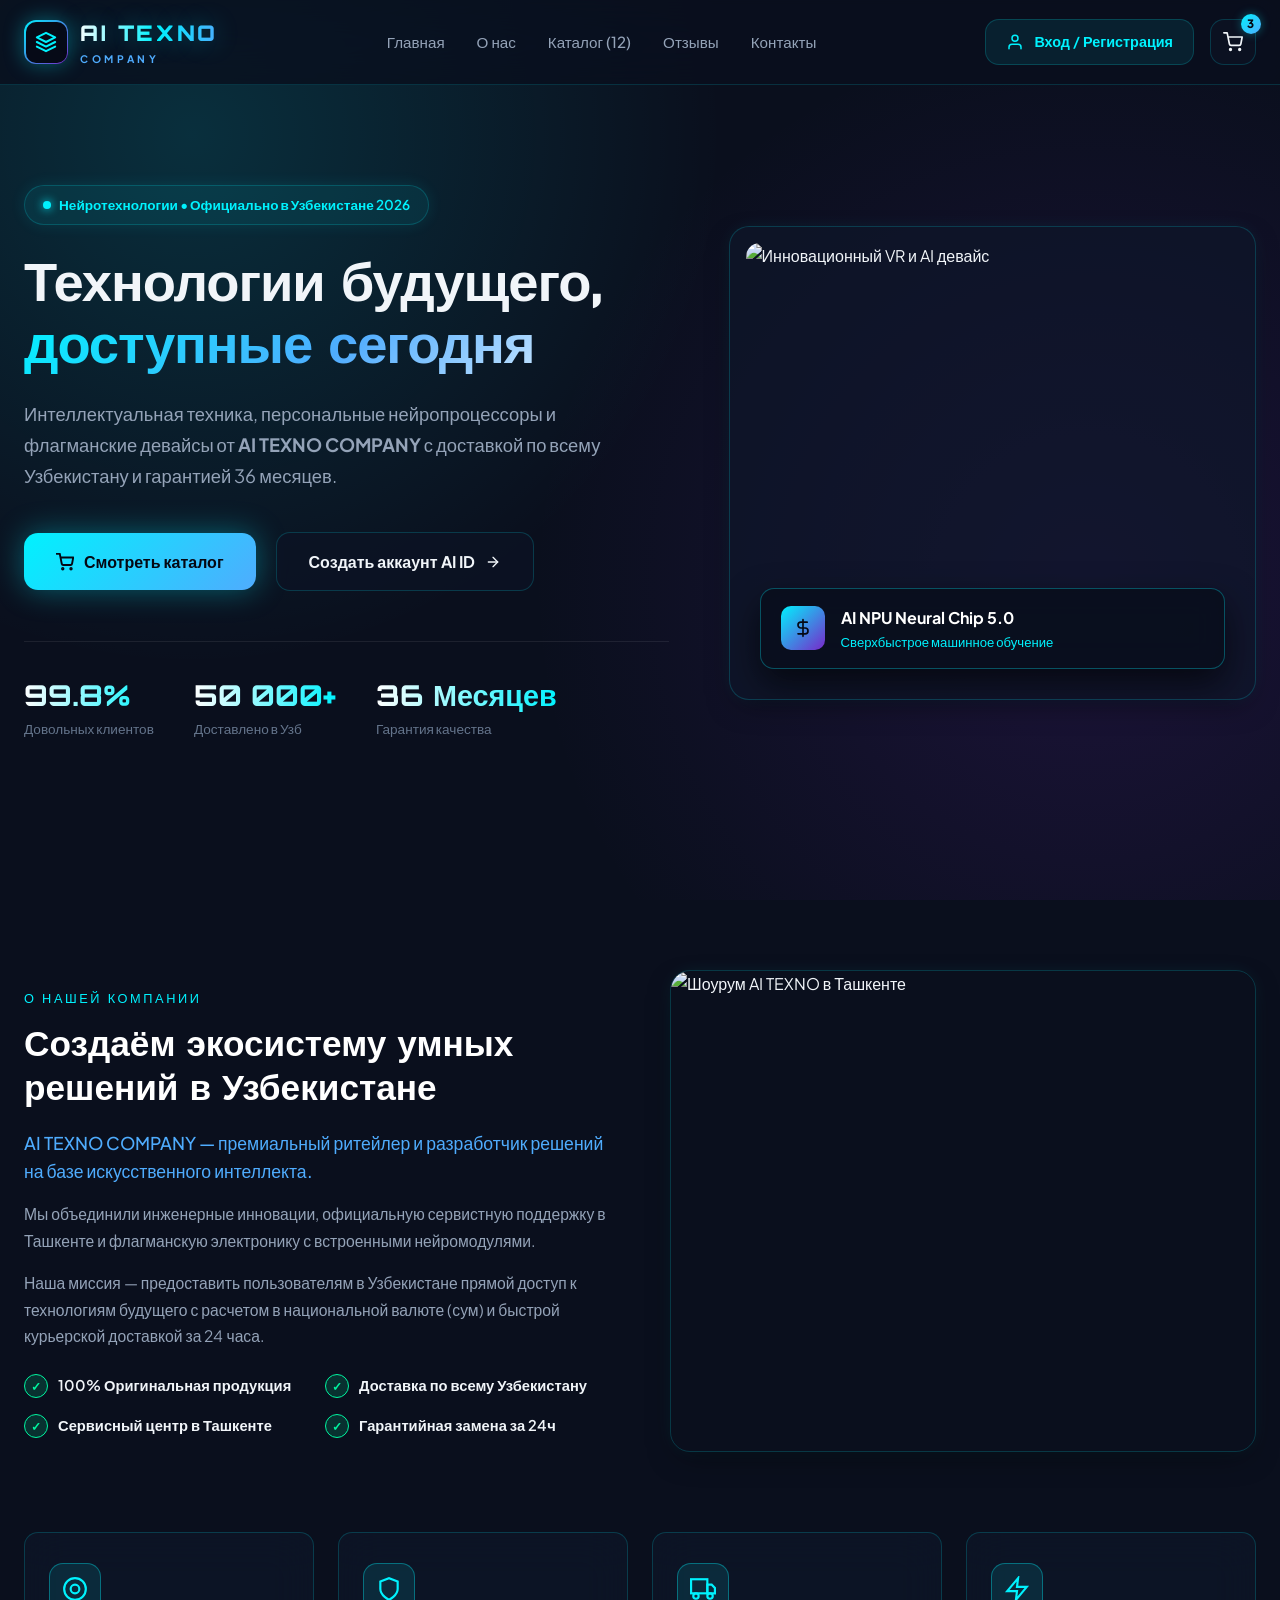
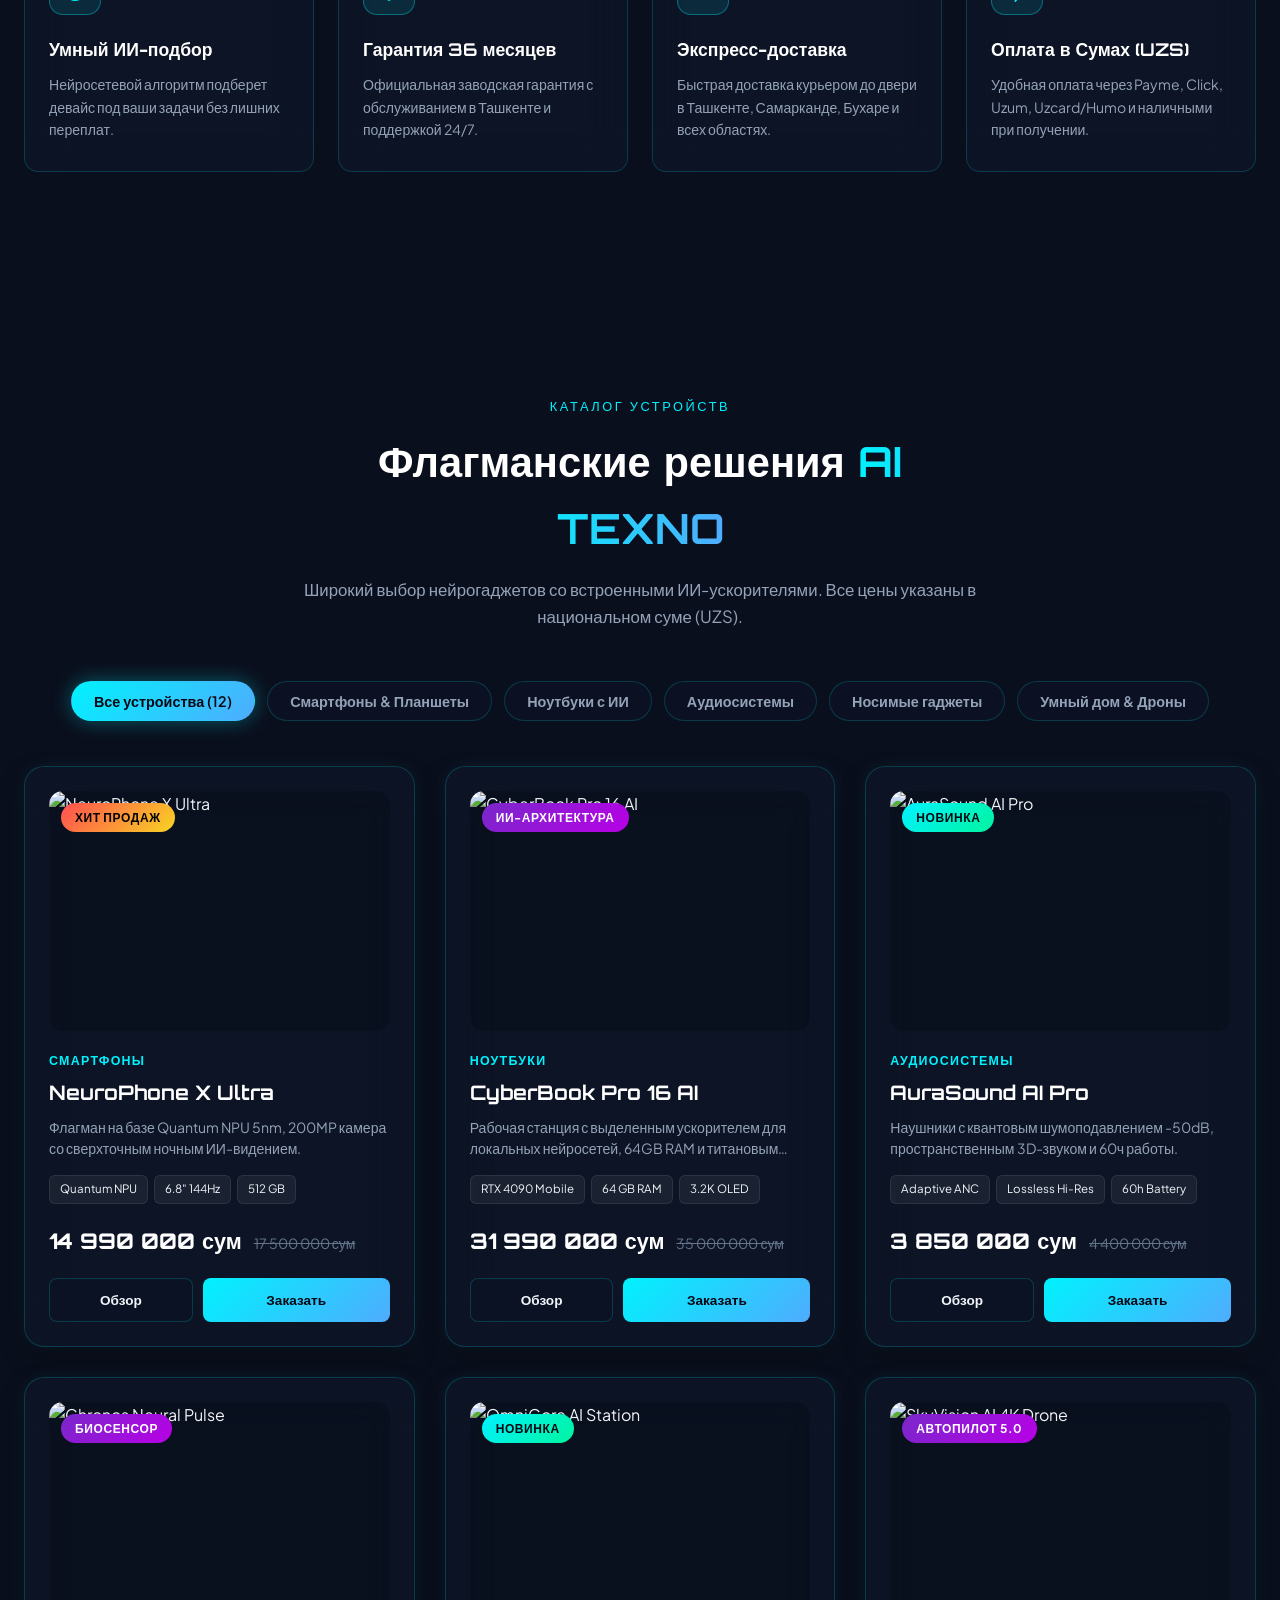
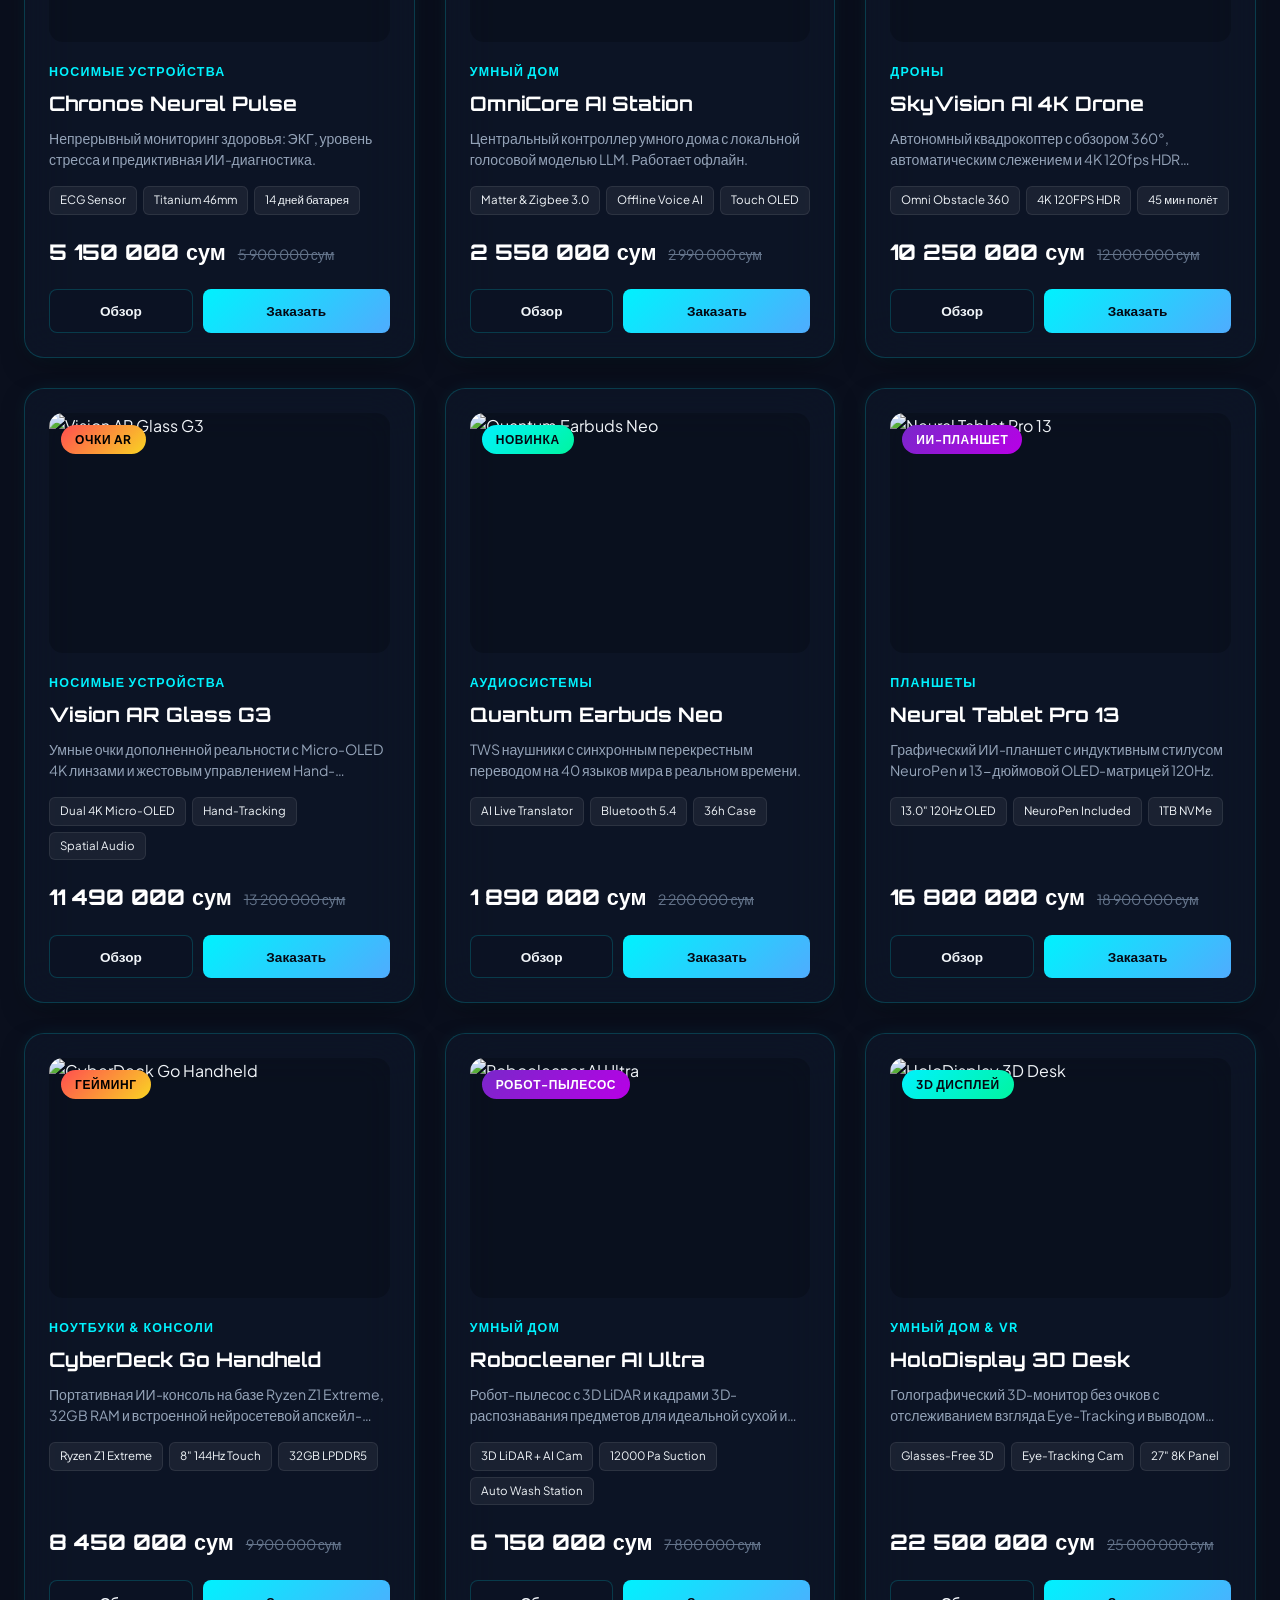
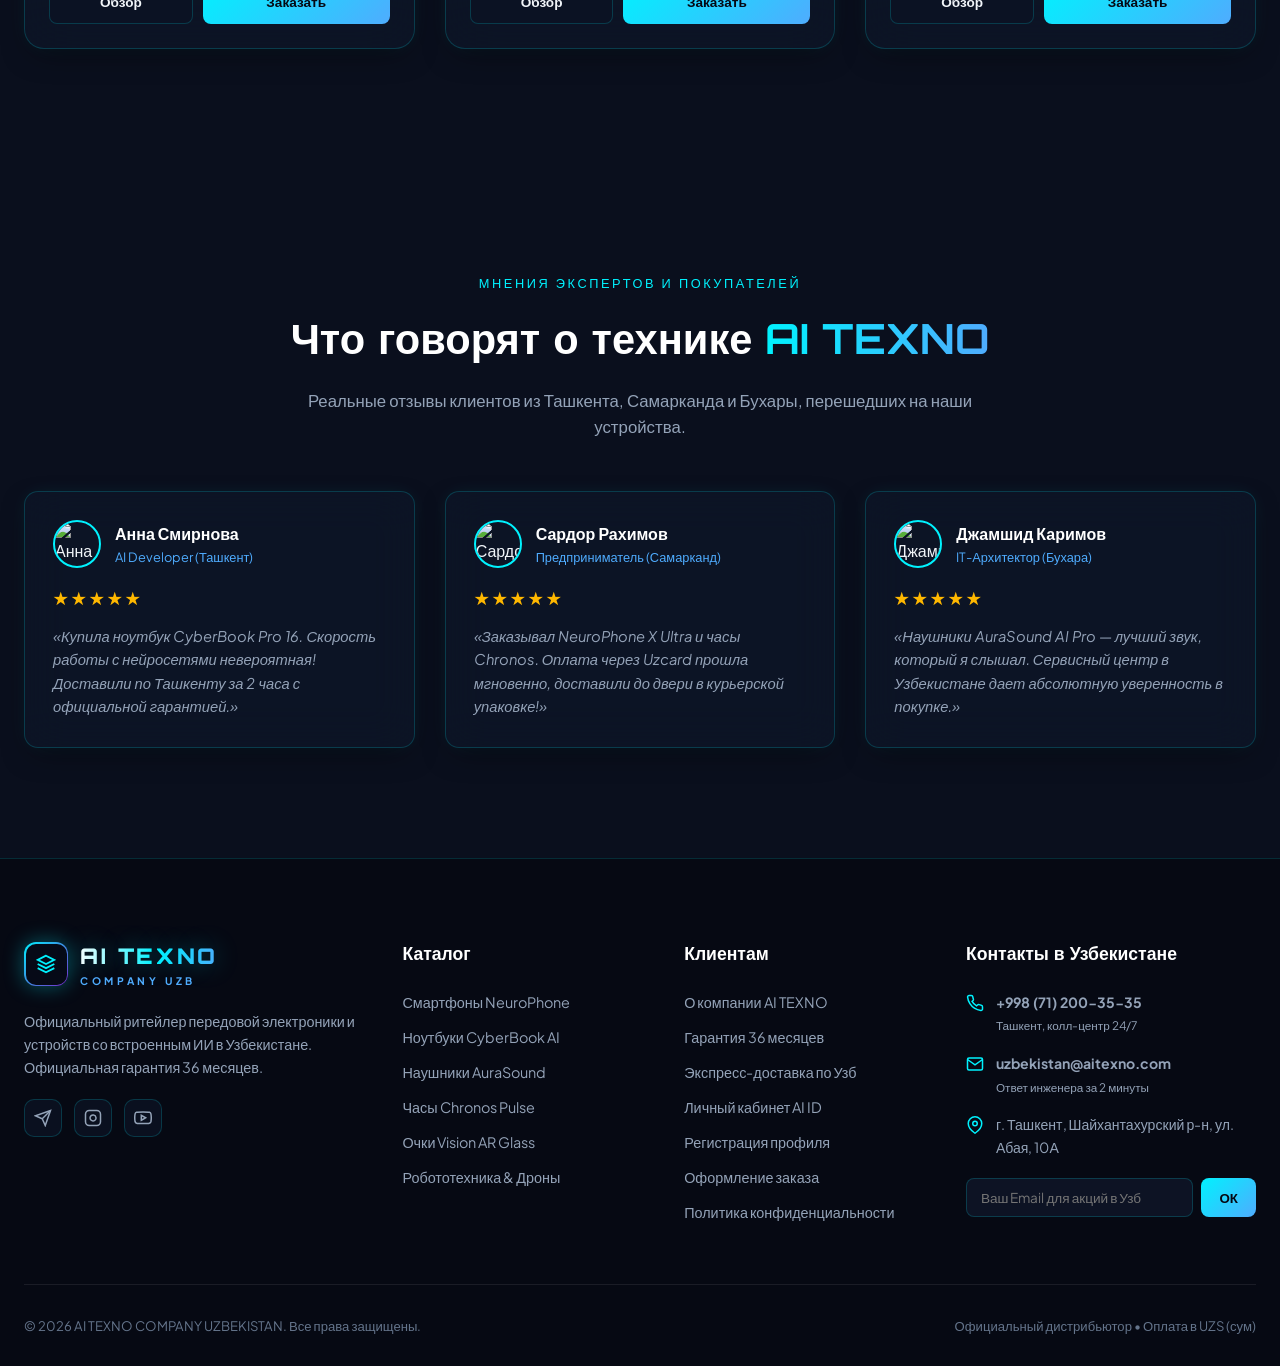
==== commit ed1d7b84: "исп" ====
--- a/index.html
+++ b/index.html
@@ -100,6 +100,10 @@
             Вход в профиль AI ID
           </a>
           <a href="registration.html" class="btn btn-secondary" style="width:100%; justify-content:center;">
+            <svg width="18" height="18" viewBox="0 0 24 24" fill="none" stroke="currentColor" stroke-width="2">
+              <path d="M20 21v-2a4 4 0 0 0-4-4H8a4 4 0 0 0-4 4v2"></path>
+              <circle cx="12" cy="7" r="4"></circle>
+            </svg>
             Регистрация нового профиля
           </a>
           <a href="oformlenie.html" class="btn btn-primary" style="width:100%; justify-content:center; background:linear-gradient(135deg, var(--purple-accent), var(--magenta-accent)); color:#fff;">
--- a/style.css
+++ b/style.css
@@ -1713,6 +1713,93 @@
 }
 
 @media (max-width: 768px) {
+  /* Mobile-only performance optimization: keep desktop 100% unchanged */
+  html {
+    scroll-behavior: auto;
+  }
+
+  body {
+    background: #0a0f1d !important;
+    background-image: none !important;
+    background-attachment: scroll !important;
+    background-size: auto !important;
+    background-position: center top !important;
+    -webkit-backdrop-filter: none !important;
+    backdrop-filter: none !important;
+  }
+
+  * {
+    box-shadow: none !important;
+    filter: none !important;
+  }
+
+  img,
+  svg {
+    filter: none !important;
+  }
+
+  .site-header,
+  .phone-bottom-tabbar,
+  .nav-link,
+  .btn,
+  .product-card,
+  .feature-card,
+  .review-card,
+  .logo-icon-box,
+  .hero-floating-tag,
+  .stat-item,
+  .hero-visual-card,
+  .modal-dialog,
+  .cart-drawer-dialog,
+  .hero-badge {
+    -webkit-backdrop-filter: none !important;
+    backdrop-filter: none !important;
+    transition: none !important;
+    box-shadow: none !important;
+  }
+
+  .hero-badge-dot {
+    animation: none !important;
+    opacity: 1 !important;
+    transform: none !important;
+    box-shadow: none !important;
+  }
+
+  .scroll-reveal-up,
+  .scroll-reveal-left,
+  .scroll-reveal-right,
+  .scroll-reveal-scale,
+  .hero-content,
+  .hero-visual-card,
+  .hero-floating-tag,
+  .stat-item,
+  .product-card,
+  .feature-card,
+  .review-card,
+  .modal-dialog,
+  .cart-drawer-dialog {
+    animation: none !important;
+    animation-timeline: auto !important;
+    transform: none !important;
+  }
+
+  *, *::before, *::after {
+    animation-duration: 0.01ms !important;
+    animation-iteration-count: 1 !important;
+    transition-duration: 0.01ms !important;
+    scroll-behavior: auto !important;
+    box-shadow: none !important;
+  }
+
+  img,
+  .hero-main-img,
+  .product-img-box,
+  .about-img,
+  .detail-img-large {
+    content-visibility: auto;
+    contain: layout paint;
+  }
+
   .header-inner {
     height: 74px;
   }
@@ -1914,6 +2001,11 @@
 .btn-switch-version  { display: none !important; }
 
 @media (max-width: 480px) {
+
+  html, body {
+    overflow-x: hidden;
+    max-width: 100%;
+  }
 
   /* Body reserves space for fixed bottom nav */
   body { padding-bottom: 72px; }
@@ -1958,7 +2050,9 @@
     position: fixed;
     bottom: 0;
     left: 0;
-    width: 100vw;
+    right: 0;
+    width: 100%;
+    max-width: 100%;
     height: 64px;
     background: rgba(6, 9, 19, 0.97);
     backdrop-filter: blur(24px) saturate(180%);
